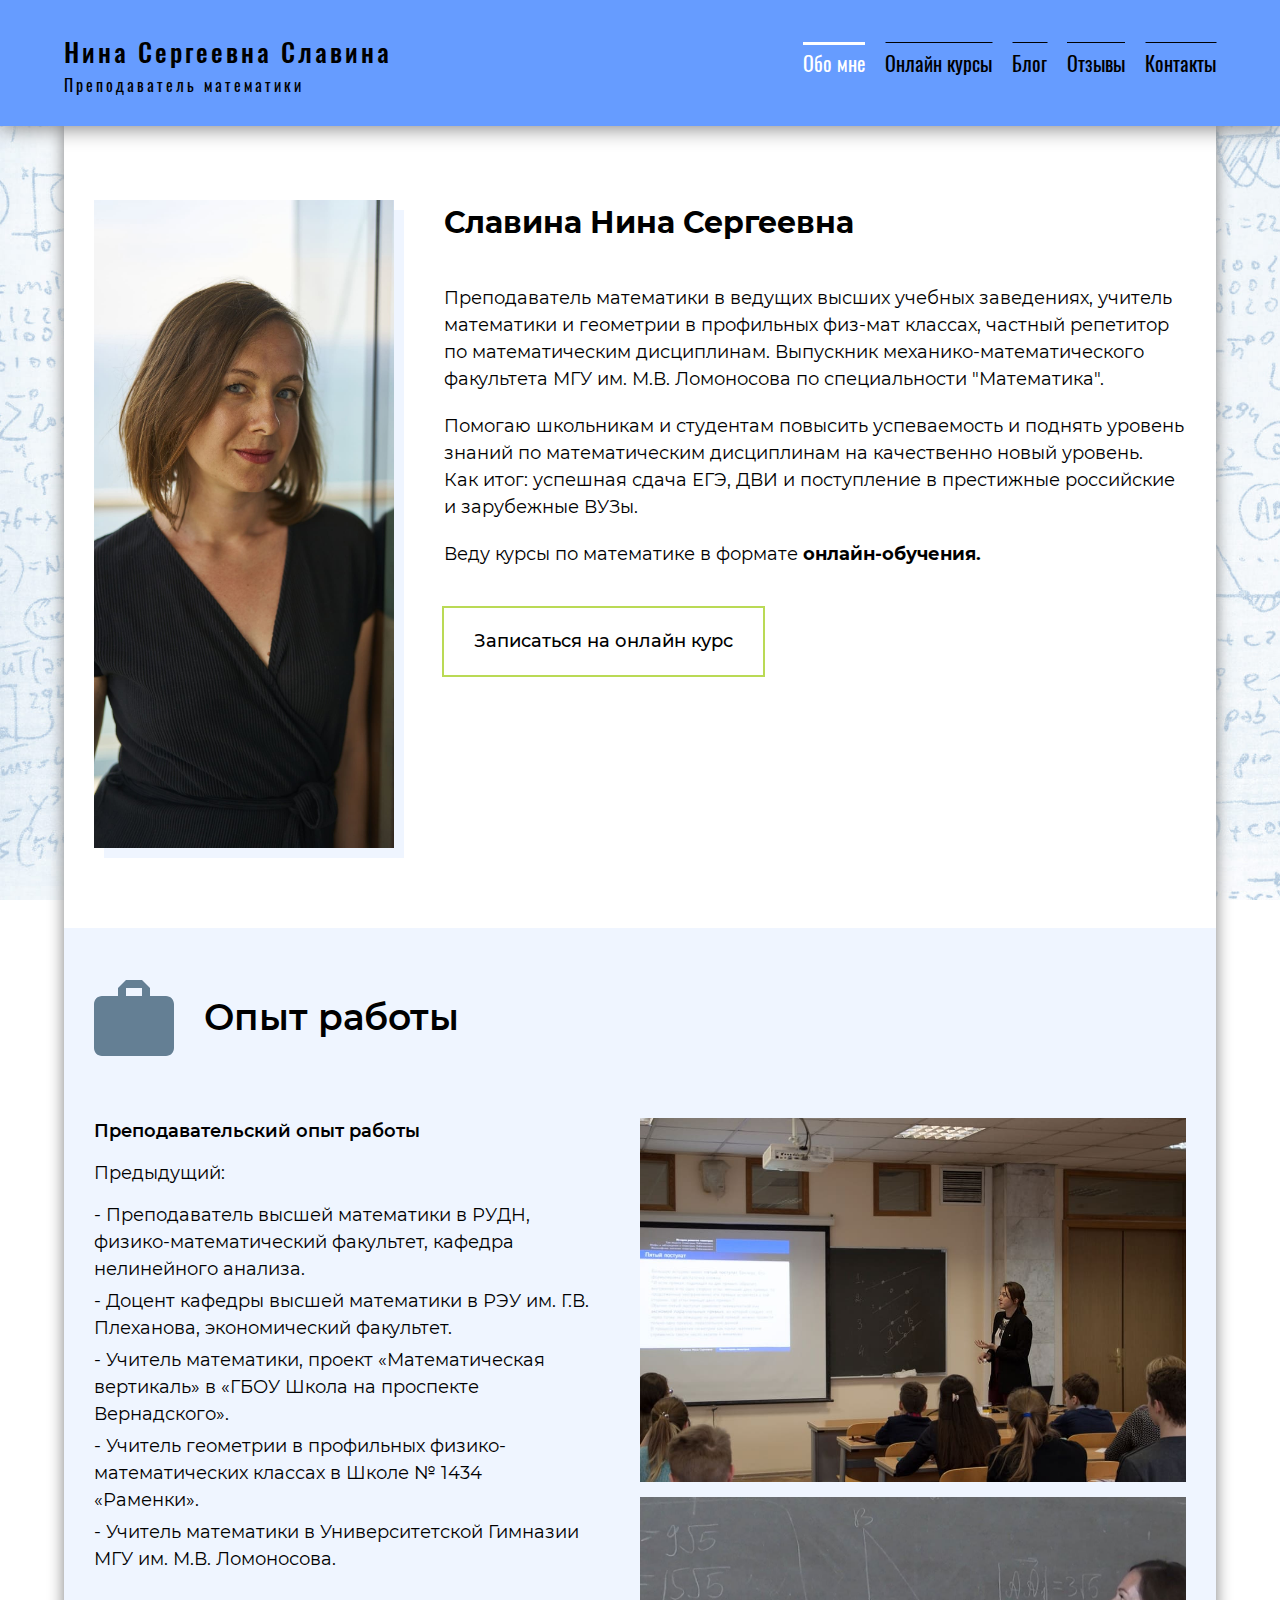
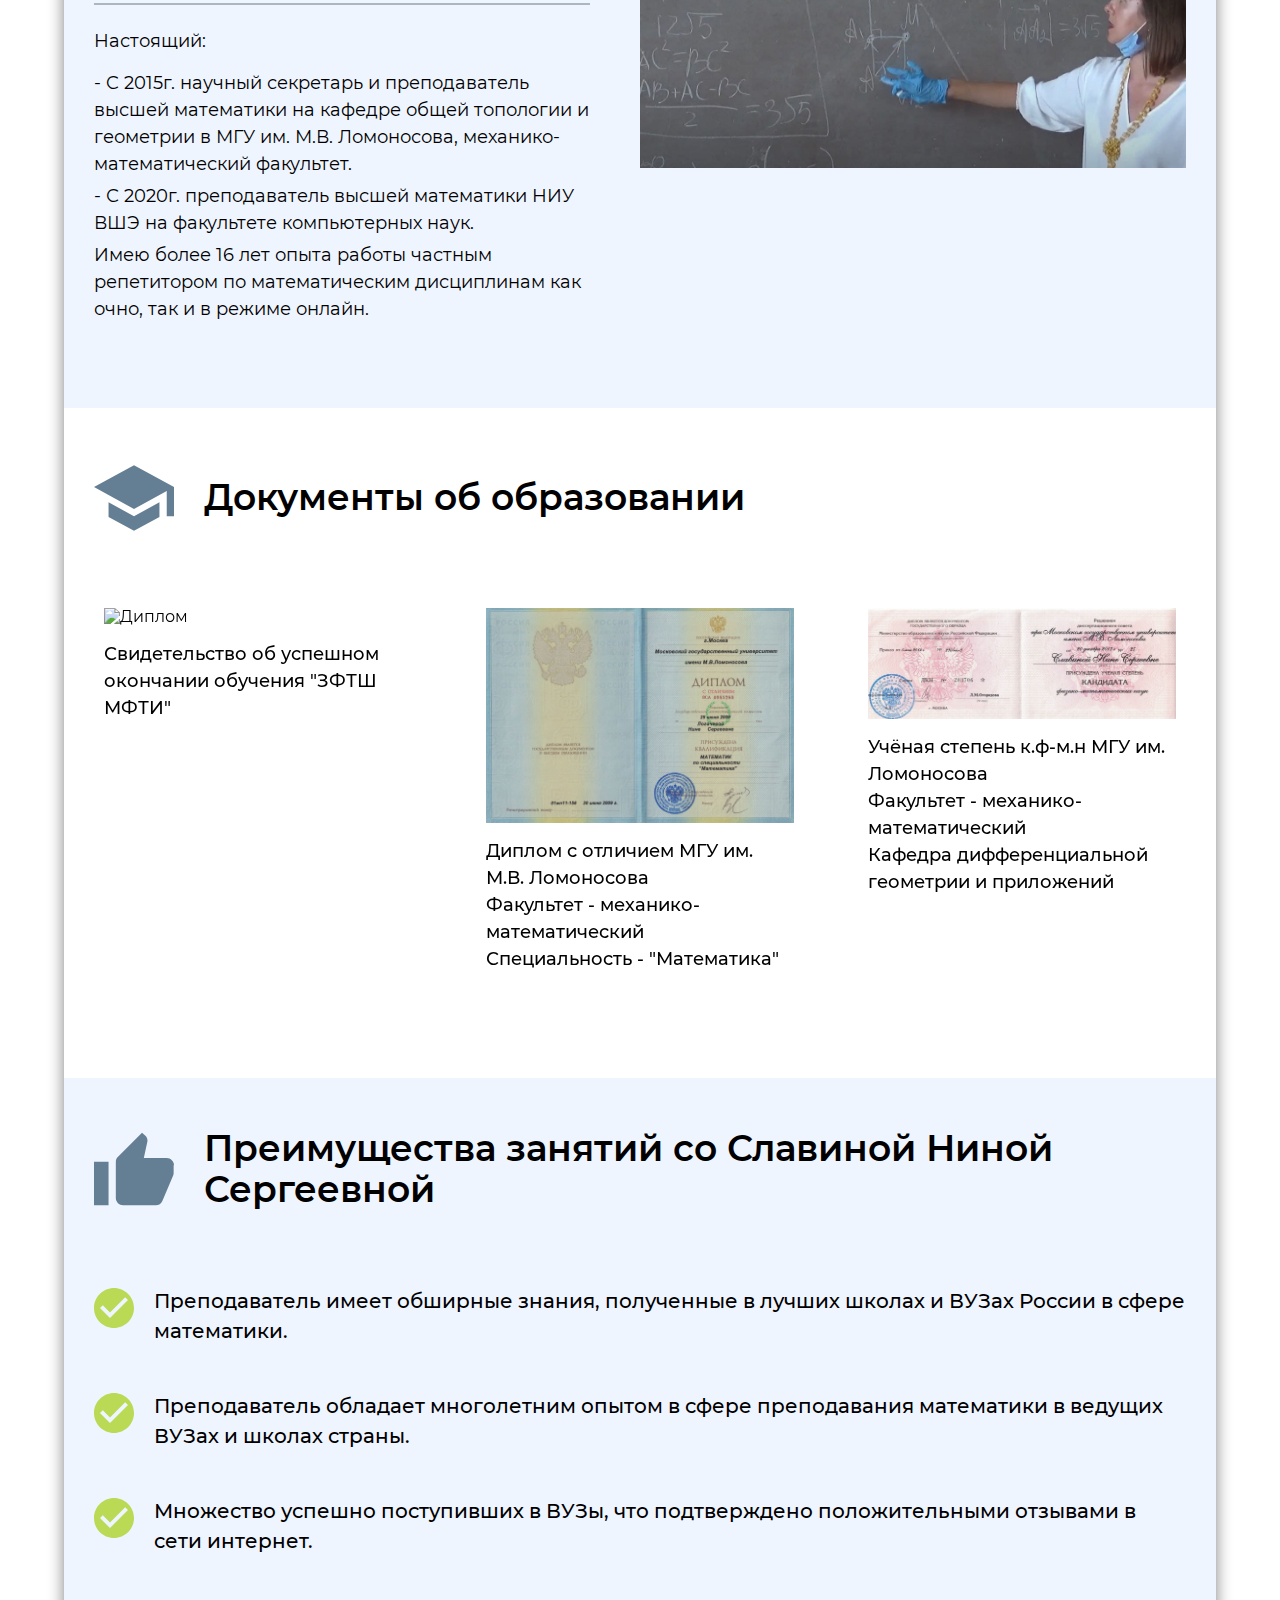
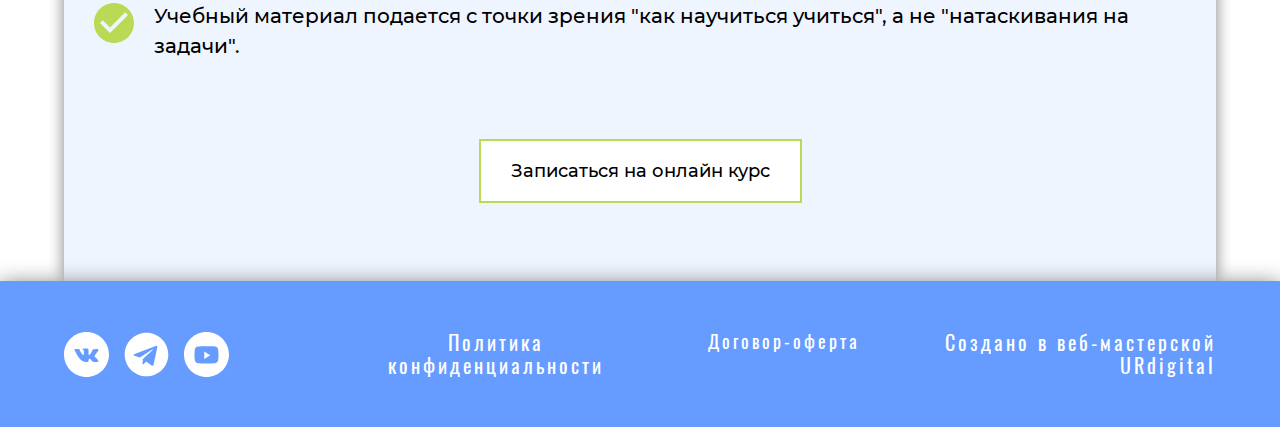
==== index.html @ c2fedd71 "version 17.07 2" ====
<!DOCTYPE html>
<html>
  <head>
    <meta charset="utf-8" />
    <meta name="viewport" content="width=device-width, initial-scale=1" />
    <title>Nina Slavina</title>
    <link href="css/style.css" rel="stylesheet" />
    <link href="css/swiper.min.css" rel="stylesheet" />
    <link href="css/normalize.css" rel="stylesheet" />
    <link
      rel="icon"
      type="image/png"
      href="img/favicon-32x32.png"
      sizes="32x32"
    />
    <link
      rel="icon"
      type="image/png"
      href="img/favicon-16x16.png"
      sizes="16x16"
    />
  </head>

  <body data-id-page="about">
    <header id="home-point">
      <nav class="upper-menu">
        <div class="wrap-sec">
          <div class="up-info__upper">
            <div class="upper__inside">
              <a href="#" class="inside__upper-link">
                <h1 class="inside__upper-link-title-mob">
                  Нина Сергеевна Славина
                </h1>
                <p class="inside__upper-link-text">Преподаватель математики</p>
              </a>
            </div>
          </div>
          <div class="upper-menu__list-menu">
            <ul class="logo-wrap-menu">
              <li class="slide-menu">
                <a
                  class="port-item-click menu__item-logo"
                  href="index.html"
                  data-id-nav="about"
                  >Обо мне</a
                >
              </li>
              <li class="slide-menu">
                <a
                  class="port-item-click menu__item-logo"
                  href="shedule.html"
                  data-id-nav="shedule"
                  >Онлайн курсы</a
                >
              </li>
              <li class="slide-menu">
                <a
                  class="how-to-work-click menu__item-logo"
                  href="blog.html"
                  data-id-nav="blog"
                  >Блог</a
                >
              </li>
              <li class="slide-menu">
                <a
                  class="order-click menu__item-logo"
                  href="feedbacks.html"
                  data-id-nav="feedbacks"
                  >Отзывы</a
                >
              </li>
              <li class="slide-menu">
                <a
                  class="order-click menu__item-logo"
                  href="contacts.html"
                  data-id-nav="contacts"
                  >Контакты</a
                >
              </li>
            </ul>
            <div class="list-menu__hamburger-menu">
              <a href="#" class="inside__upper-link-mob">
                <div class="inside__upper-link-title-mob">
                  Нина Сергеевна Славина
                </div>
                <p class="inside__upper-link-text-mob">
                  Преподаватель математики
                </p>
              </a>
              <input id="menu__toggle" type="checkbox" />
              <label id="main-btn" class="menu__btn" for="menu__toggle">
                <div class="bar1"></div>
                <div class="bar2"></div>
                <div class="bar3"></div>
              </label>
              <ul class="menu__box">
                <li>
                  <a href="index.html" class="port-item-click menu__item"
                    >Обо мне</a
                  >
                </li>
                <li>
                  <a href="shedule.html" class="how-to-work-click menu__item"
                    >Онлайн курсы</a
                  >
                </li>
                <li>
                  <a href="blog.html" class="price-click menu__item">Блог</a>
                </li>
                <li>
                  <a href="feedbacks.html" class="order-click menu__item"
                    >Отзывы</a
                  >
                </li>
                <li>
                  <a href="contacts.html" class="order-click menu__item"
                    >Контакты</a
                  >
                </li>
              </ul>
            </div>
          </div>
        </div>
      </nav>
    </header>
    <main>
      <div class="main-info">
        <div class="main-info__items">
          <div class="items__text-photo-wrap">
            <div class="photo-wrap-inner">
              <img
                class="text-photo-wrap__main-photo"
                src="./img/main-photo.jpg"
              />
              <a
                href="shedule.html"
                class="text-photo-wrap__subscribe-button-mob"
                >Записаться на онлайн курс</a
              >
            </div>
            <div class="text-photo-wrap__main-text">
              <h2 class="main-text__title">Славина Нина Сергеевна</h2>
              <p class="main-text__description">
                Преподаватель математики в ведущих высших учебных заведениях,
                учитель математики и геометрии в профильных физ-мат классах,
                частный репетитор по математическим дисциплинам. Выпускник
                механико-математического факультета МГУ им. М.В. Ломоносова по
                специальности "Математика".
              </p>
              <p class="main-text__description">
                Помогаю школьникам и студентам повысить успеваемость и поднять
                уровень знаний по математическим дисциплинам на качественно
                новый уровень. <br />Как итог: успешная сдача ЕГЭ, ДВИ и
                поступление в престижные российские и зарубежные ВУЗы.
              </p>
              <p class="main-text__description">
                Веду курсы по математике в формате <b>онлайн-обучения.</b>
              </p>
              <a href="shedule.html" class="text-photo-wrap__subscribe-button"
                >Записаться на онлайн курс</a
              >
            </div>
          </div>
          <div class="items__skills-wrap">
            <div class="items__logo-title-chapter-wrap">
              <img
                src="./img/briefcase-icon.svg"
                class="chapter-icon"
                width="80px"
                height="80px"
                alt="chapter-icon"
              />
              <h2 class="all-titles">Опыт работы</h2>
            </div>
            <div class="items__skills-inner">
              <div class="skills-wrap__text-wrap">
                <h3 class="skills-wrap__second-title">
                  Преподавательский опыт работы
                </h3>
                <h3 class="skills-wrap__second-title second-title__thin">
                  Предыдущий:
                </h3>
                <p class="skills-wrap__text">
                  - Преподаватель высшей математики в РУДН,
                  физико-математический факультет, кафедра нелинейного анализа.
                </p>
                <p class="skills-wrap__text">
                  - Доцент кафедры высшей математики в РЭУ им. Г.В. Плеханова,
                  экономический факультет.
                </p>
                <p class="skills-wrap__text">
                  - Учитель математики, проект «Математическая вертикаль» в
                  «ГБОУ Школа на проспекте Вернадского».
                </p>
                <p class="skills-wrap__text">
                  - Учитель геометрии в профильных физико-математических классах
                  в Школе № 1434 «Раменки».
                </p>
                <p class="skills-wrap__text">
                  - Учитель математики в Университетской Гимназии МГУ им. М.В.
                  Ломоносова.
                </p>
                <h3 class="skills-wrap__second-title second-title__thin now">
                  Настоящий:
                </h3>
                <p class="skills-wrap__text">
                  - C 2015г. научный секретарь и преподаватель высшей математики
                  на кафедре общей топологии и геометрии в МГУ им. М.В.
                  Ломоносова, механико-математический факультет.
                </p>
                <p class="skills-wrap__text">
                  - С 2020г. преподаватель высшей математики НИУ ВШЭ на
                  факультете компьютерных наук.
                </p>
                <p class="skills-wrap__text">
                  Имею более 16 лет опыта работы частным репетитором по
                  математическим дисциплинам как очно, так и в режиме онлайн.
                </p>
              </div>
              <div class="skills-wrap__photo-wrap">
                <img
                  class="teacher-photo teacher-photo-one"
                  src="./img/teacher1.jpg"
                />
                <img
                  class="teacher-photo teacher-photo-two"
                  src="./img/teacher2.jpg"
                />
              </div>
            </div>
          </div>
          <div class="items__education-wrap">
            <div class="items__logo-title-chapter-wrap">
              <img
                src="./img/graduate-icon.svg"
                class="chapter-icon"
                width="80px"
                height="80px"
                alt="chapter-icon"
              />
              <h2 class="all-titles">Документы об образовании</h2>
            </div>
            <div class="education-wrap__diploms">
              <div class="gallery">
                <figure class="fig-wrap">
                  <img
                    class="gallery-img"
                    src="./img/diplom3.jpg"
                    alt="Диплом"
                  />
                  <figcaption class="education-wrap__list-item">
                    Свидетельство об успешном окончании обучения "ЗФТШ МФТИ"
                  </figcaption>
                </figure>
                <figure class="fig-wrap">
                  <img
                    class="gallery-img"
                    src="./img/diplom1.jpg"
                    alt="Диплом"
                  />
                  <figcaption class="education-wrap__list-item">
                    Диплом с отличием МГУ им. М.В. Ломоносова
                    <br />Факультет - механико-математический
                    <br />Специальность - "Математика"
                  </figcaption>
                </figure>
                <figure class="fig-wrap">
                  <img
                    class="gallery-img"
                    src="./img/diplom2.jpg"
                    alt="Диплом"
                  />
                  <figcaption class="education-wrap__list-item">
                    Учёная степень к.ф-м.н МГУ им. Ломоносова
                    <br />Факультет - механико-математический <br />Кафедра
                    дифференциальной геометрии и приложений
                  </figcaption>
                </figure>
              </div>

              <svg
                xmlns="http://www.w3.org/2000/svg"
                xmlns:xlink="http://www.w3.org/1999/xlink"
                style="display: none"
              >
                <symbol id="close" viewBox="0 0 18 18">
                  <path
                    fill-rule="evenodd"
                    clip-rule="evenodd"
                    fill="#FFFFFF"
                    d="M9,0.493C4.302,0.493,0.493,4.302,0.493,9S4.302,17.507,9,17.507
                  S17.507,13.698,17.507,9S13.698,0.493,9,0.493z M12.491,11.491c0.292,0.296,0.292,0.773,0,1.068c-0.293,0.295-0.767,0.295-1.059,0
                  l-2.435-2.457L6.564,12.56c-0.292,0.295-0.766,0.295-1.058,0c-0.292-0.295-0.292-0.772,0-1.068L7.94,9.035L5.435,6.507
                  c-0.292-0.295-0.292-0.773,0-1.068c0.293-0.295,0.766-0.295,1.059,0l2.504,2.528l2.505-2.528c0.292-0.295,0.767-0.295,1.059,0
                  s0.292,0.773,0,1.068l-2.505,2.528L12.491,11.491z"
                  />
                </symbol>
              </svg>

              <svg
                xmlns="http://www.w3.org/2000/svg"
                xmlns:xlink="http://www.w3.org/1999/xlink"
                style="display: none"
              >
                <symbol id="close" viewBox="0 0 18 18">
                  <path
                    fill-rule="evenodd"
                    clip-rule="evenodd"
                    fill="#FFFFFF"
                    d="M9,0.493C4.302,0.493,0.493,4.302,0.493,9S4.302,17.507,9,17.507
                  S17.507,13.698,17.507,9S13.698,0.493,9,0.493z M12.491,11.491c0.292,0.296,0.292,0.773,0,1.068c-0.293,0.295-0.767,0.295-1.059,0
                  l-2.435-2.457L6.564,12.56c-0.292,0.295-0.766,0.295-1.058,0c-0.292-0.295-0.292-0.772,0-1.068L7.94,9.035L5.435,6.507
                  c-0.292-0.295-0.292-0.773,0-1.068c0.293-0.295,0.766-0.295,1.059,0l2.504,2.528l2.505-2.528c0.292-0.295,0.767-0.295,1.059,0
                  s0.292,0.773,0,1.068l-2.505,2.528L12.491,11.491z"
                  />
                </symbol>
              </svg>
            </div>
          </div>
          <div class="items__skills-wrap">
            <div class="items__logo-title-chapter-wrap">
              <img
                src="./img/thumb-up-icon.svg"
                class="chapter-icon"
                width="80px"
                height="80px"
                alt="chapter-icon"
              />
              <h2 class="all-titles">
                Преимущества занятий со Славиной Ниной Сергеевной
              </h2>
            </div>
            <div class="items__advantages-inner">
              <div class="advantages-wrap">
                <img
                  class="advantages-icon"
                  src="./img/check-icon.svg"
                  width="40"
                  height="40"
                  alt="star-logo"
                />
                <p class="advantages-text">
                  Преподаватель имеет обширные знания, полученные в лучших
                  школах и ВУЗах России в сфере математики.
                </p>
              </div>
              <div class="advantages-wrap">
                <img
                  class="advantages-icon"
                  src="./img/check-icon.svg"
                  width="40"
                  height="40"
                  alt="star-logo"
                />
                <p class="advantages-text">
                  Преподаватель обладает многолетним опытом в сфере преподавания
                  математики в ведущих ВУЗах и школах страны.
                </p>
              </div>
              <div class="advantages-wrap">
                <img
                  class="advantages-icon"
                  src="./img/check-icon.svg"
                  width="40"
                  height="40"
                  alt="star-logo"
                />
                <p class="advantages-text">
                  Множество успешно поступивших в ВУЗы, что подтверждено
                  положительными отзывами в сети интернет.
                </p>
              </div>
              <div class="advantages-wrap">
                <img
                  class="advantages-icon"
                  src="./img/check-icon.svg"
                  width="40"
                  height="40"
                  alt="star-logo"
                />
                <p class="advantages-text">
                  Учебный материал подается с точки зрения "как научиться
                  учиться", а не "натаскивания на задачи".
                </p>
              </div>
            </div>
            <a
              href="shedule.html"
              class="text-photo-wrap__subscribe-button-mob add-margin"
              >Записаться на онлайн курс</a
            >
            <a
              href="shedule.html"
              class="text-photo-wrap__subscribe-button add-margin"
              >Записаться на онлайн курс</a
            >
          </div>
        </div>
      </div>
    </main>
    <footer>
      <div class="low-info">
        <div class="low-info__lowest">
          <div class="inside__links cont-left">
            <div class="social-wrap-message">
              <div class="tel-soc-wrap">
                <a
                  href="https://vk.com/id2160895"
                  class="inside__lowest-link whatsapp"
                ></a>
                <a
                  href="tg://resolve?domain=ninaslavina"
                  class="inside__lowest-link telegram"
                ></a>
                <a
                  href="https://www.youtube.com/channel/UCtljxRy92SbRHNs7DqCZVHQ"
                  class="inside__lowest-link vk"
                ></a>
              </div>
            </div>
          </div>
          <div class="lowest__inside conf-right">
            <button class="privacy-button">Политика конфиденциальности</button>
          </div>
          <div class="lowest__inside">
            <button class="contract-button">Договор-оферта</button>
          </div>
          <div class="inside__links links-center">
            <a href="https://www.urdigital.ru" class="email-cast"
              >Создано в веб-мастерской URdigital</a
            >
          </div>
        </div>
      </div>
    </footer>
    <div class="popup-privacy">
      <button class="privacy-close"></button>
      <div class="privacy-inner">
        <h3 class="main-privacy-title">Политика конфиденциальности</h3>
        <p class="privacy-list-title-item">
          Соглашаясь с Условиями работы сайта (далее – Условия) и оставляя свои
          данные на сайте ninaslavina.ru (далее – Сайт), путем заполнения полей
          заявки Пользователь:
        </p>
        <ul class="privacy-list">
          <li class="privacy-list-item">
            Подтверждает, что указанные им данные принадлежат лично ему;
          </li>
          <li class="privacy-list-item">
            Признает и подтверждает, что он внимательно и в полном объеме
            ознакомился с настоящими Условиями;
          </li>
          <li class="privacy-list-item">
            Признает и подтверждает, что все положения настоящего Условий ему
            понятны;
          </li>
          <li class="privacy-list-item">
            Дает согласие на обработку Сайтом предоставляемых данных в целях для
            идентификации Пользователя, как клиента и связи с Пользователем для
            оказания услуг;
          </li>
          <li class="privacy-list-item">
            Выражает согласие с данными Условиями без каких-либо оговорок и
            ограничений.
          </li>
        </ul>
        <p class="privacy-list-title-item">
          Настоящее Условия применяются в отношении обработки следующих данных:
        </p>
        <ul class="privacy-list">
          <li class="privacy-list-item">Номера телефонов;</li>
          <li class="privacy-list-item">Адресах электронной почты.</li>
          <li class="privacy-list-item">IP-адрес</li>
        </ul>
        <p class="privacy-list-title-item">
          Пользователь, предоставляет Сайту ninaslavina.ru право осуществлять
          следующие действия (операции) с пользовательскими данными:
        </p>
        <ul class="privacy-list">
          <li class="privacy-list-item">Сбор и накопление;</li>
          <li class="privacy-list-item">Уточнение (обновление, изменение);</li>
          <li class="privacy-list-item">
            Использование в целях связи с Пользователем для указания услуг;
          </li>
          <li class="privacy-list-item">Уничтожение.</li>
        </ul>
        <p>
          Данные, собираемые на сайте, используются только для исполнения
          конкретного договора.
        </p>
        <p>
          Отзыв согласия с Условиями работы сайта может быть осуществлен путем
          направления Пользователем соответствующего распоряжения в простой
          письменной форме на адрес электронной почты: welcome@ninaslavina.ru
        </p>
        <p>
          Сайт не несет ответственности за использование (как правомерное, так и
          неправомерное) третьими лицами информации, размещенной Пользователем
          на Сайте, включая её воспроизведение и распространение, осуществленные
          всеми возможными способами.
        </p>
      </div>
    </div>
    <div class="popup-contract">
      <button class="contract-close"></button>
      <div class="privacy-inner">
        <h3 class="main-privacy-title">
          Договор-оферта об оказании образовательных и иных услуг в
          онлайн-формате
        </h3>
        <p class="privacy-list-title-item">
          Самозанятый гражданин Славина Нина Сергеевна (ИНН 615107529920),
          именуемая в дальнейшем «Исполнитель», предлагает заинтересованному
          лицу, именуемому в дальнейшем «Заказчик», а вместе именуемые
          «Стороны», заключить оферту об оказании образовательных услуг в
          онлайн-формате.
        </p>
        <p class="privacy-list-title-item">
          ТЕРМИНЫ И ОПРЕДЕЛЕНИЯ, ИСПОЛЬЗУЕМЫЕ В НАСТОЯЩЕМ ДОГОВОРЕ- ОФЕРТЕ:
        </p>
        <ul class="privacy-list">
          <li class="privacy-list-item contract-item">
            Образовательные услуги (далее – «Услуги») – онлайн-услуга в виде
            прямого эфира, вебинара, курса, семинара, лекции, мастер-класса,
            марафона, интенсива, организованная в режиме прямой трансляции в
            сети Интернет или предоставляемая Заказчику в записи. Услуги могут
            быть также в качестве консультаций/ трансляций/ обучения/
            тестирования в мессенджерах, или предоставляться в форме
            методических материалов, пособий, книг, гайдов, чек-листов,
            аудиозаписей.
          </li>
          <li class="privacy-list-item contract-item">
            Электронный адрес/электронная почта Заказчика – электронный адрес,
            указанный Заказчиком в Анкете Участника.
          </li>
          <li class="privacy-list-item contract-item">
            Заказчик – физическое или юридическое лицо, получающее платные
            услуги в виде получения доступа к Услугам на условиях настоящего
            договора оферты. Заказчиком может быть только лицо, принимающее
            условия настоящей оферты, имеющее свой собственный адрес электронной
            почты или номер мобильного телефона, доступ к которым находится в
            его распоряжении.
          </li>
          <li class="privacy-list-item contract-item">
            Курс/онлайн-курс/программа – информационная услуга или
            информационный продукт, предоставляемый Исполнителем на возмездной
            основе, и предоставляемая Заказчику на условиях индивидуального
            ограниченного доступа. Информация о длительности курса размещена в
            сети Интернет по адресу www.ninaslavina.ru/shedule.html
          </li>
          <li class="privacy-list-item contract-item">
            Занятие - самостоятельная часть Курса (онлайн-трансляция).
          </li>
          <li class="privacy-list-item contract-item">
            Акцепт – полное и безоговорочное принятие настоящей оферты
            Заказчиком в порядке, предусмотренном пунктом 1.2 настоящего
            Договора-оферты, означающее заключение Договора.
          </li>
          <li class="privacy-list-item contract-item">
            Сайт - совокупность данных, доступных для просмотра в сети Интернет
            по адресу www.ninaslavina.ru.
          </li>
        </ul>
        <p class="privacy-list-title-item">
          1. ОБЩИЕ ПОЛОЖЕНИЯ И ПРАВОВОЕ ОСНОВАНИЕ ДОГОВОРА-ОФЕРТЫ
        </p>
        <ul class="privacy-list">
          <li class="privacy-list-item contract-item">
            1.1. Договор-оферта является официальным предложением Исполнителя
            (офертой) к заключению договора на предоставление платного доступа к
            Услугам и публикуется в глобальной компьютерной сети Интернет на
            веб-сайте Исполнителя: www.ninaslavina.ru.
          </li>
          <li class="privacy-list-item contract-item">
            1.2. Акцептом настоящего Договора-оферты считается последовательное
            осуществление Заказчиком следующих действий: <br />1.2.1. заполнение
            на Сайте (ссылка на сайт) анкеты; <br />1.2.2. осуществление оплаты
            Услуг в порядке, предусмотренном п. 3.1 Договора-оферты . Оказание
            услуг по каждому Курсу осуществляется путем заключения нового
            Договора-оферты (Заказчик акцептует Оферту на каждый конкретный
            Курс).
          </li>
          <li class="privacy-list-item contract-item">
            1.3. В соответствии с п.3 ст.438 ГК РФ акцепт настоящей оферты
            равносилен заключению Договора на условиях, изложенных в ней.
          </li>
          <li class="privacy-list-item contract-item">
            1.4. Осуществляя акцепт Договора-оферты в порядке, определенном
            пунктом 1.3 Договора-оферты, Заказчик гарантирует, что ознакомлен,
            соглашается, полностью и безоговорочно принимает все условия
            Договора-оферты в том виде, в каком они изложены в тексте
            Договора-оферты.
          </li>
          <li class="privacy-list-item contract-item">
            1.5. Исполнитель вправе в любое время вносить изменения в условия
            Договора-оферты.
          </li>
          <li class="privacy-list-item contract-item">
            1.6. Изменения в условия Договора-оферты начинают свое действие с
            момента опубликования их на Сайте.
          </li>
          <li class="privacy-list-item contract-item">
            1.7. Договор-оферта не может быть отозван.
          </li>
          <li class="privacy-list-item contract-item">
            1.8. Договор–оферта не требует скрепления печатями и/или подписания
            Заказчиком и Исполнителем, сохраняя при этом полную юридическую
            силу.
          </li>
          <li class="privacy-list-item contract-item">
            1.9. Осуществляя акцепт настоящей оферты, Заказчик подтверждает, что
            имеет доступ к сети Интернет и имеет возможность обучаться в
            онлайн-формате, в том числе имеет возможность получать Услуги
            онлайн.
          </li>
          <li class="privacy-list-item contract-item">
            1.10. Заказчик обязуется внимательно прочитать текст данной оферты
            и, если он не согласен с каким-либо пунктом, то Исполнитель
            предлагает отказаться от каких-либо действий, необходимых для
            акцепта или заключить персональный договор на отдельно обсуждаемых с
            Исполнителем условиях.
          </li>
        </ul>
        <p class="privacy-list-title-item">2. Предмет Договора</p>
        <ul class="privacy-list">
          <li class="privacy-list-item contract-item">
            2.1. Предметом настоящей Оферты является возмездное предоставление
            Заказчику Услуг по выбранной Заказчиком цене и на выбранную
            Заказчиком тему, которые Заказчик обязуется принять и оплатить в
            порядке, предусмотренном настоящим Договором.
          </li>
        </ul>
        <p class="privacy-list-title-item">
          3. Условия и порядок предоставления Услуг
        </p>
        <ul class="privacy-list">
          <li class="privacy-list-item contract-item">
            3.1. Оплата Услуг по выбранному Заказчиком Курсу производится
            ежемесячно после первого Занятия каждого Курса.
          </li>
          <li class="privacy-list-item contract-item">
            3.2. В случае, если в установленное условиями предоставления Услуги
            время Заказчик не может приступить к занятиям/подключиться к
            онлайн-трансляции, Заказчику необходимо уведомить об этом
            Исполнителя не позднее чем за 72 часа до начала предоставления
            Услуги. В этому случае Исполнитель рассматривает возможности
            переноса времени предоставления Услуги Заказчику. При несоблюдении
            Заказчиком сроков уведомления, Услуга считается оказанной и не
            переносится на другое время.
          </li>
          <li class="privacy-list-item contract-item">
            3.3. Оплата услуг Исполнителя осуществляется путем оплаты на
            банковскую карту Исполнителя. Номер карты указан в пункте 9
            настоящего Договора.
          </li>
          <li class="privacy-list-item contract-item">
            3.3.1. В случае совершения платежа с помощью банковской карты,
            Заказчику рекомендуется использовать банковскую карту, выпущенную на
            имя Заказчика. В случае осуществления возврата оплаченных денежных
            средств, возврат производится по тем же реквизитам, по которым был
            получен платеж, и на основании личного заявления лица, на чье имя
            была выпущена банковская карта в соответствии с условиями п. 5.4.
            настоящего Договора.
          </li>
          <li class="privacy-list-item contract-item">
            3.3.2. В случае неоплаты стоимости Услуг в установленные сроки, при
            несвоевременном предоставлении данных для оформления заявки либо при
            указании недостоверных данных при оформлении заявки настоящий
            Договор не считается заключенным.
          </li>
          <li class="privacy-list-item contract-item">
            3.4. Настоящий Договор является актом об оказании услуги. Услуги
            считаются оказанными с момента получения доступа к материалам
            Услуги.
          </li>
          <li class="privacy-list-item contract-item">
            3.6. Обязательство Заказчика по оплате считается исполненным с
            момента зачисления денежных средств, на расчетный счет Исполнителя.
          </li>
          <li class="privacy-list-item contract-item">
            3.7. Исполнитель обязуется предоставить Заказчику Услугу в срок,
            заявленный на сайте Исполнителя.
          </li>
          <li class="privacy-list-item contract-item">
            3.8. В случае если Заказчик не получает Услуги своевременно по
            собственной вине или собственному желанию, Услуги считается
            оказанными надлежащим образом. В случае если Заказчик не принял
            участие в вебинаре в режиме реального времени, возврат оплаченных
            денежных средств не осуществляется, но Заказчику дается возможность
            доступа к записи вебинара, если это указано в предложении к данной
            Услуги на сайте Исполнителя.
          </li>
          <li class="privacy-list-item contract-item">
            3.9. Исполнитель имеет право включить Заказчика в список почтовой
            рассылки или рассылки другими методами информирования для
            последующего распространения материалов по оказываемым Услугам или
            для рассылки иных информационных материалов.
          </li>
          <li class="privacy-list-item contract-item">
            3.9.1. Заказчик имеет право отказаться от почтовой рассылки или
            рассылки другими методами информирования, направив просьбу об
            отписке на электронный адрес welcome@ninaslavina.ru.
          </li>
          <li class="privacy-list-item contract-item">
            3.10. Заказчик не вправе передавать третьим лицам свой доступ к
            материалам Исполнителя, а также копировать и распространять
            предоставленный Исполнителем контент. При нарушении данного пункта
            настоящего договора Исполнитель вправе запретить Заказчику доступ к
            уже оплаченным Услугам без возврата ранее оплаченных денежных
            средств.
          </li>
          <li class="privacy-list-item contract-item">
            3.11. Заказчик соглашается с тем, что Исполнитель предоставляет
            доступ к услугам или цифровым продуктам в конечном виде, и не вправе
            требовать дополнительной доработки оплаченной им услуги или
            продукта, а также его отдельных компонентов, информационных
            материалов, а также изменения правил предоставления услуг или
            доступа к продуктам, описанных положениями настоящего Договора.
          </li>
          <li class="privacy-list-item contract-item">
            3.12. Условия оказания Услуг могут также сообщаться Исполнителем
            Заказчику, путем направления соответствующего уведомления на
            контактный е-mail и/или SMS сообщения на контактный номер телефона
            Заказчика, в мессенджерах, при этом Заказчик обязан самостоятельно и
            заблаговременно проверять получение уведомления, исходящего от
            Исполнителя.
          </li>
          <li class="privacy-list-item contract-item">
            3.13. Исполнитель имеет право привлекать к оказанию Услуг третьих
            лиц без предварительного получения на то согласия Заказчика.
            Привлекаемые третьи лица выбираются по усмотрению Исполнителя.
          </li>
          <li class="privacy-list-item contract-item">
            3.14. В случае если Заказчик не получает Услугу своевременно по
            собственной вине или собственному желанию, услуга считается
            оказанной надлежащим образом.
          </li>
          <li class="privacy-list-item contract-item">
            3.15. Все Занятия проводятся в онлайн-формате с использованием
            средств (программ, сервисов) для проведения видеоконференций
          </li>
          <li class="privacy-list-item contract-item">
            3.16. Расписание Занятий каждого Курса Заказчик получает от
            Исполнителя в виде ссылки на таблицу в сервисе "Google Sheets"
          </li>
        </ul>
        <p class="privacy-list-title-item">4. Особые условия</p>
        <ul class="privacy-list">
          <li class="privacy-list-item contract-item">
            4.1. Информация, передаваемая в рамках оказания Услуг, является
            интеллектуальной собственностью Исполнителя и подлежит охране в
            соответствии с законодательством Российской Федерации.
            Распространение полученной в рамках Услуг информации в коммерческих
            целях недопустимо. Заказчик обязуется не копировать записи Услуг и
            не предоставлять ее третьим лицам или размещать в открытом доступе
            на других сайтах. Заказчику запрещается распространять, публиковать,
            размещать в сети Интернет, копировать, передавать или продавать
            третьим лицам, осуществлять запись, скачивание, изготовление
            скриншотов и фотографий записей аудиовизуальных произведений и
            другого контента, предоставляемого в рамках оказания Услуг по
            настоящему Договору. Заказчику запрещается сохранять и передавать
            третьим лицам переписку других участников курса, информацию и любые
            материалы, полученные в рамках настоящего Договора, создавать на их
            основе информационные продукты, а также использовать эту информацию
            каким-либо иным образом, кроме как для личного пользования в рамках
            настоящего Договора. В случае нарушения данных обязательств,
            Исполнитель вправе требовать с Заказчика возмещения понесенных
            убытков, а также компенсации упущенной выгоды в соответствии с
            действующим законодательством РФ.
          </li>
          <li class="privacy-list-item contract-item">
            4.2. В соответствии с требованиями Федерального закона от 27.07.2006
            № 152 – ФЗ «О персональных данных» Заказчик (субъект персональных
            данных), принимая условия настоящего Договора-оферты, дает согласие
            на обработку всех своих персональных данных, предоставляемых
            Исполнителю, а также на их передачу лицам, с которыми у Исполнителя
            имеются договорные отношения по исполнению условий настоящего
            Договора-оферты и оказанию услуги Заказчику. Обработка персональных
            данных Заказчика осуществляется в соответствии с законодательством
            РФ, а также в соответствии с Политикой конфиденциальности,
            являющейся локальным документами Исполнителя.
          </li>
          <li class="privacy-list-item contract-item">
            4.3. Исполнитель имеет право незамедлительно прекратить оказание
            услуг без возвращения денежных средств, в случае проявления со
            стороны Заказчика агрессии или неуважительного отношения к
            Исполнителю, другим Заказчикам, в случае использования ненормативной
            лексики и проявления агрессии, посягательства на честь и достоинство
            людей, а также в случаях разжигания межнациональных конфликтов,
            отвлечения других участников от получения Услуг, рассылки спама,
            размещения рекламы. Настоящим Заказчик подтверждает, что
            предоплаченная им стоимость услуг в случаях, указанных в настоящем
            пункте, признается Сторонами как неустойка за нарушение Заказчиком
            условий Договора и Заказчику не возвращается.
          </li>
          <li class="privacy-list-item contract-item">
            4.4. Все персональные данные обрабатываются Исполнителем в
            соответствии с требованиями Федерального закона 152-ФЗ «О
            персональных данных» и в соответствии с Политикой
            конфиденциальности, размещенной на Сайте.
          </li>
          <li class="privacy-list-item contract-item">
            4.5. Исполнитель обязуется сохранять и не разглашать
            конфиденциальную информацию, ставшую ему известной от Заказчика при
            оказании Услуг по настоящему Договору.
          </li>
        </ul>
        <p class="privacy-list-title-item">5. Ответственность сторон</p>
        <ul class="privacy-list">
          <li class="privacy-list-item contract-item">
            5.1. В случае отсутствия технической возможности проведения Услуги в
            режиме реального времени (вебинар/ прямой эфир/ трансляция), со
            стороны Исполнителя, по независящим от Исполнителя причинам:
            неполадках в интернет-соединении, сбоях в работе технической
            площадки-партнёра, отключения света, Исполнитель обязуется провести
            вебинар/ прямой эфир/ трансляцию в другое время и, в случае
            невозможности Заказчика участвовать в другое время, предоставить ему
            запись.
          </li>
          <li class="privacy-list-item contract-item">
            5.2. Исполнитель не несет ответственности за невозможность
            обслуживания Заказчика по причинам, связанным с нарушением работы
            Интернет-канала, оборудования или программного обеспечения со
            стороны Заказчика.
          </li>
          <li class="privacy-list-item contract-item">
            5.3. За невыполнение или ненадлежащее выполнение обязательств по
            настоящей публичной оферте Стороны несут ответственность в
            соответствии с действующим законодательством Российской Федерации.
          </li>
          <li class="privacy-list-item contract-item">
            5.4. Заказчик обязуется направлять претензии, запросы, предложения и
            прочее посредствам электронной переписки с электронного адреса,
            указанного в Анкете участника по электронной почте Исполнителя
            welcome@ninaslavina.ru. Переписка в социальных сетях не будет
            считаться совершенной от имени Заказчика. Претензия считается
            полученной Исполнителем при условии предоставления Заказчиком скана
            паспорта, подписанной и отсканированной претензии и документов,
            подтверждающих факт оплаты Услуг. Заявление на возврат принимается
            при условии предоставления Заказчиком указанных выше документов, а
            также при условии предоставления банковских реквизитов для
            осуществления возврата.
          </li>
          <li class="privacy-list-item contract-item">
            5.5. Заказчик обязуется направлять Исполнителю все претензии,
            касающиеся качества оказываемых образовательных услуг, в срок, не
            превышающий 1 (один) день с даты получения доступа к предоставленным
            Исполнителем материалам/урокам/мастер-классам, по электронной почте
            welcome@ninaslavina.ru. В случае, если претензии не получены
            Исполнителем, Услуги считаются оказанными надлежащим образом и в
            полном объеме.
          </li>
          <li class="privacy-list-item contract-item">
            5.6. Исполнитель не несет ответственности за неверную
            (недостоверную) информацию, указанную Заказчиком в Анкете участника.
          </li>
          <li class="privacy-list-item contract-item">
            5.7. Исполнитель обязуется вернуть Заказчику ошибочно оплаченные
            денежные средства за Услуги по письменному требованию Заказчика.
            Исполнитель принимает требования о возврате денежных средств,
            уплаченных Заказчиком за Услугу, оказываемую в режиме реального
            времени не позднее 72 часов до начала соответствующего вебинара/
            прямого эфира/ трансляции.
          </li>
          <li class="privacy-list-item contract-item">
            5.8. Исполнитель принимает требования о возврате денежных средств,
            уплаченных Заказчиком за Услугу в виде Курса/ мастер-класса/ иных
            форматов, предоставляемых в записи, до момента получения Заказчиком
            материалов. В случае, когда материалы Заказчиком получены – возврат
            не осуществляется.
          </li>
          <li class="privacy-list-item contract-item">
            5.9. Исполнитель не несет ответственности за ненадлежащее качество
            оказания Услуг, если ненадлежащее исполнение явилось следствием
            недостоверности, недостаточности или несвоевременности
            предоставленных Заказчиком сведений, а также вследствие других
            нарушений условий настоящего Договора со стороны Заказчика.
          </li>
          <li class="privacy-list-item contract-item">
            5.10. Исполнитель не несет ответственности за несоответствие
            предоставленной услуги ожиданиям Заказчика и/или за его субъективную
            оценку. Такое несоответствие ожиданиям и/или отрицательная
            субъективная оценка не являются основаниями считать услуги
            оказанными некачественно, или не в согласованном объеме.
          </li>
          <li class="privacy-list-item contract-item">
            5.13. При отказе от Услуг Заказчик обязан возместить фактические
            расходы Исполнителя, в том числе, все комиссии платежных систем,
            взимаемые при переводе денежных средств на счет Исполнителя и со
            счета Исполнителя в адрес Заказчика.
          </li>
        </ul>
        <p class="privacy-list-title-item">
          6. Срок действия и изменение Договора Оферты
        </p>
        <ul class="privacy-list">
          <li class="privacy-list-item contract-item">
            6.1. Настоящий Договор-оферта вступает в силу с момента акцепта
            Заказчика и действует до момента исполнения Сторонами своих
            обязательств.
          </li>
          <li class="privacy-list-item contract-item">
            6.2. Все споры и разногласия решаются путем переговоров Сторон.
            Сторона, получившая претензию, рассматривает в течение 15
            календарных дней со дня ее получения и сообщает в письменном виде
            другой Стороне свое решения относительно требований, изложенных в
            претензии.
          </li>
          <li class="privacy-list-item contract-item">
            6.3. Все вопросы, не урегулированные настоящим Договором Оферты,
            решаются по месту жительства Исполнителя.
          </li>
          <li class="privacy-list-item contract-item">
            6.4. Стороны признают, что, если какое-либо из положений
            Договора-оферты становится недействительным в течение срока его
            действия вследствие изменения законодательства, остальные положения
            Договора-оферты обязательны для Сторон в течение срока действия
            Договора-оферты.
          </li>
          <li class="privacy-list-item contract-item">
            6.5. Самостоятельное прекращение обучения Заказчиком является
            основанием для расторжения заключенного с ним договора. Оплаченная
            за Услуги сумма не возвращается.
          </li>
          <li class="privacy-list-item contract-item">
            6.6. Во всем остальном, что не предусмотрено настоящим
            Договором-офертой, Стороны руководствуются действующим
            законодательством Российской Федерации.
          </li>
        </ul>
        <p class="privacy-list-title-item">
          7. Отказ от ответственности за получение результата
        </p>
        <ul class="privacy-list">
          <li class="privacy-list-item contract-item">
            7.1. Все заявления о получении результатов, а также примеры
            получения качественных результатов, которые могут быть размещены на
            Сайте Исполнителя, являются только прогнозируемой оценкой возможных
            результатов и не гарантируют его получения в полном объеме.
          </li>
          <li class="privacy-list-item contract-item">
            7.2. Отзывы пользователей, приведенные на Сайте Исполнителя являются
            индивидуальными достижениями/результатами отдельных людей. Данные
            результаты не являются типичными или гарантированными. Результаты
            Заказчика будут зависеть от решений и действий Заказчика.
          </li>
          <li class="privacy-list-item contract-item">
            7.3. Считая предполагаемый результат гарантированным, Заказчик
            принимает на себя также риск его неполучения или получения в
            индивидуальном объеме.
          </li>
          <li class="privacy-list-item contract-item">
            7.4. При указании конкретного примера положительного результата
            относительно конкретного лица — это не гарантирует получение
            Заказчиком аналогичного результата.
          </li>
          <li class="privacy-list-item contract-item">
            7.5. Любые заявления и представления, размещенные Сайте Исполнителя,
            касающиеся получения возможного результата, не считаются
            обязательным результатом для каждого человека.
          </li>
          <li class="privacy-list-item contract-item">
            7.6. Получение результата зависит от многих факторов. Исполнитель не
            располагает информацией о том, насколько эффективно Заказчик будете
            применять данную Исполнителем информацию в будущем, а также
            касающейся лично Заказчика, анкетных данных Заказчика, используемых
            этических принципах, и не гарантируем вытекающей вероятности
            получения каких-либо больших, малых и вообще каких-либо результатов.
          </li>
          <li class="privacy-list-item contract-item">
            7.7. Все продукты и Услуги Исполнителя предназначены исключительно
            для использования в образовательных или ознакомительных целях.
          </li>
          <li class="privacy-list-item contract-item">
            7.8. Принимая условия настоящего Договора-оферты, Заказчик дает свое
            согласие, что Исполнитель не несет ответственности за правильность
            или ошибочность принятых Заказчиком решений в отношении чего-либо,
            относительно какой-либо информации, полученной при оказании Услуг
            Исполнителем.
          </li>
          <li class="privacy-list-item contract-item">
            7.9. Исполнитель не несет ответственности за результат использования
            или полезность Консультаций и иных предоставляемых услуг.
          </li>
          <li class="privacy-list-item contract-item">
            7.10. Исполнитель не несет ответственности за ущерб, причиненный
            Заказчику вследствие ненадлежащего им использования результата
            оказанных услуг.
          </li>
        </ul>
        <p class="privacy-list-title-item">8. Форс-мажор</p>
        <ul class="privacy-list">
          <li class="privacy-list-item contract-item">
            8.1. Стороны освобождаются от ответственности за полное или
            частичное неисполнение обязательств по Договору-оферте в случае,
            если неисполнение обязательств явилось следствием действий
            непреодолимой силы, а именно: пожара, наводнения, землетрясения,
            забастовки, войны, действий органов государственной власти или
            других независящих от Сторон обстоятельств.
          </li>
          <li class="privacy-list-item contract-item">
            8.2. Сторона, которая не может выполнить обязательства по
            Договору-оферте, должна своевременно, но не позднее пяти календарных
            дней после наступления обстоятельств непреодолимой силы, письменно
            известить другую Сторону, с предоставлением обосновывающих
            документов, выданных компетентными органами.
          </li>
          <li class="privacy-list-item contract-item">
            8.3. Исполнитель не несет ответственности за временные сбои и
            перерывы в работе интернет ресурсов Исполнителя, вызванные
            обстоятельствами непреодолимой силы, и повлекшую за этим потерю
            информации.
          </li>
        </ul>
        <p class="privacy-list-title-item">9. Реквизиты:</p>
        <ul class="privacy-list">
          <li class="privacy-list-item contract-item">
            Самозанятая Славина Нина Сергеевна
          </li>
          <li class="privacy-list-item contract-item">
            email для связи welcome@ninaslavina.ru
          </li>
          <li class="privacy-list-item contract-item">
            Веб-сайт www.ninaslavina.ru
          </li>
          <li class="privacy-list-item contract-item">ИНН 615107529920</li>
          <li class="privacy-list-item contract-item">
            Банковский счёт ПАО «Сбербанк» г. МОСКВА
          </li>
          <li class="privacy-list-item contract-item">
            Расчётный счёт 40817810638180365767
          </li>
          <li class="privacy-list-item contract-item">
            Номер банковской карты карты 2202 2001 9064 6578
          </li>
          <li class="privacy-list-item contract-item">
            Валюта счёта российский рубль
          </li>
          <li class="privacy-list-item contract-item">
            Корреспондентский счёт 30101810400000000225
          </li>
          <li class="privacy-list-item contract-item">БИК 044525225</li>
        </ul>
      </div>
    </div>
    <script src="js/jquery-3.6.0.min.js"></script>
    <script src="js/ScrollToPlugin.min.js"></script>
    <script src="js/jquery.validate.min.js"></script>
    <script src="js/jquery-ui.min.js"></script>
    <script src="js/swiper.min.js"></script>
    <script src="js/jquery.maskedinput.min.js"></script>
    <script src="js/script.js"></script>
  </body>
</html>
---- css/style.css ----
@font-face {
  font-family: "Montserrat";
  src: url("../fonts/Montserrat-Light.eot");
  src: local("Montserrat Light"), local("Montserrat-Light"),
    url("../fonts/Montserrat-Light.eot?#iefix") format("embedded-opentype"),
    url("../fonts/Montserrat-Light.woff") format("woff"),
    url("../fonts/Montserrat-Light.ttf") format("truetype");
  font-weight: 300;
  font-style: normal;
}

@font-face {
  font-family: "Montserrat";
  src: url("../fonts/Montserrat-MediumItalic.eot");
  src: local("Montserrat Medium Italic"), local("Montserrat-MediumItalic"),
    url("../fonts/Montserrat-MediumItalic.eot?#iefix")
      format("embedded-opentype"),
    url("../fonts/Montserrat-MediumItalic.woff") format("woff"),
    url("../fonts/Montserrat-MediumItalic.ttf") format("truetype");
  font-weight: 500;
  font-style: italic;
}

@font-face {
  font-family: "Montserrat";
  src: url("../fonts/Montserrat-Thin.eot");
  src: local("Montserrat Thin"), local("Montserrat-Thin"),
    url("../fonts/Montserrat-Thin.eot?#iefix") format("embedded-opentype"),
    url("../fonts/Montserrat-Thin.woff") format("woff"),
    url("../fonts/Montserrat-Thin.ttf") format("truetype");
  font-weight: 100;
  font-style: normal;
}

@font-face {
  font-family: "Montserrat";
  src: url("../fonts/Montserrat-ExtraLightItalic.eot");
  src: local("Montserrat ExtraLight Italic"),
    local("Montserrat-ExtraLightItalic"),
    url("../fonts/Montserrat-ExtraLightItalic.eot?#iefix")
      format("embedded-opentype"),
    url("../fonts/Montserrat-ExtraLightItalic.woff") format("woff"),
    url("../fonts/Montserrat-ExtraLightItalic.ttf") format("truetype");
  font-weight: 200;
  font-style: italic;
}

@font-face {
  font-family: "Montserrat";
  src: url("../fonts/Montserrat-BoldItalic.eot");
  src: local("Montserrat Bold Italic"), local("Montserrat-BoldItalic"),
    url("../fonts/Montserrat-BoldItalic.eot?#iefix") format("embedded-opentype"),
    url("../fonts/Montserrat-BoldItalic.woff") format("woff"),
    url("../fonts/Montserrat-BoldItalic.ttf") format("truetype");
  font-weight: bold;
  font-style: italic;
}

@font-face {
  font-family: "Montserrat";
  src: url("../fonts/Montserrat-SemiBold.eot");
  src: local("Montserrat SemiBold"), local("Montserrat-SemiBold"),
    url("../fonts/Montserrat-SemiBold.eot?#iefix") format("embedded-opentype"),
    url("../fonts/Montserrat-SemiBold.woff") format("woff"),
    url("../fonts/Montserrat-SemiBold.ttf") format("truetype");
  font-weight: 600;
  font-style: normal;
}

@font-face {
  font-family: "Montserrat";
  src: url("../fonts/Montserrat-ExtraLight.eot");
  src: local("Montserrat ExtraLight"), local("Montserrat-ExtraLight"),
    url("../fonts/Montserrat-ExtraLight.eot?#iefix") format("embedded-opentype"),
    url("../fonts/Montserrat-ExtraLight.woff") format("woff"),
    url("../fonts/Montserrat-ExtraLight.ttf") format("truetype");
  font-weight: 200;
  font-style: normal;
}

@font-face {
  font-family: "Montserrat";
  src: url("../fonts/Montserrat-ExtraBoldItalic.eot");
  src: local("Montserrat ExtraBold Italic"), local("Montserrat-ExtraBoldItalic"),
    url("../fonts/Montserrat-ExtraBoldItalic.eot?#iefix")
      format("embedded-opentype"),
    url("../fonts/Montserrat-ExtraBoldItalic.woff") format("woff"),
    url("../fonts/Montserrat-ExtraBoldItalic.ttf") format("truetype");
  font-weight: 800;
  font-style: italic;
}

@font-face {
  font-family: "Montserrat";
  src: url("../fonts/Montserrat-Italic.eot");
  src: local("Montserrat Italic"), local("Montserrat-Italic"),
    url("../fonts/Montserrat-Italic.eot?#iefix") format("embedded-opentype"),
    url("../fonts/Montserrat-Italic.woff") format("woff"),
    url("../fonts/Montserrat-Italic.ttf") format("truetype");
  font-weight: normal;
  font-style: italic;
}

@font-face {
  font-family: "Montserrat";
  src: url("../fonts/Montserrat-Bold.eot");
  src: local("Montserrat Bold"), local("Montserrat-Bold"),
    url("../fonts/Montserrat-Bold.eot?#iefix") format("embedded-opentype"),
    url("../fonts/Montserrat-Bold.woff") format("woff"),
    url("../fonts/Montserrat-Bold.ttf") format("truetype");
  font-weight: bold;
  font-style: normal;
}

@font-face {
  font-family: "Montserrat";
  src: url("../fonts/Montserrat-LightItalic.eot");
  src: local("Montserrat Light Italic"), local("Montserrat-LightItalic"),
    url("../fonts/Montserrat-LightItalic.eot?#iefix")
      format("embedded-opentype"),
    url("../fonts/Montserrat-LightItalic.woff") format("woff"),
    url("../fonts/Montserrat-LightItalic.ttf") format("truetype");
  font-weight: 300;
  font-style: italic;
}

@font-face {
  font-family: "Montserrat";
  src: url("../fonts/Montserrat-BlackItalic.eot");
  src: local("Montserrat Black Italic"), local("Montserrat-BlackItalic"),
    url("../fonts/Montserrat-BlackItalic.eot?#iefix")
      format("embedded-opentype"),
    url("../fonts/Montserrat-BlackItalic.woff") format("woff"),
    url("../fonts/Montserrat-BlackItalic.ttf") format("truetype");
  font-weight: 900;
  font-style: italic;
}

@font-face {
  font-family: "Montserrat";
  src: url("../fonts/Montserrat-SemiBoldItalic.eot");
  src: local("Montserrat SemiBold Italic"), local("Montserrat-SemiBoldItalic"),
    url("../fonts/Montserrat-SemiBoldItalic.eot?#iefix")
      format("embedded-opentype"),
    url("../fonts/Montserrat-SemiBoldItalic.woff") format("woff"),
    url("../fonts/Montserrat-SemiBoldItalic.ttf") format("truetype");
  font-weight: 600;
  font-style: italic;
}

@font-face {
  font-family: "Montserrat";
  src: url("../fonts/Montserrat-Regular.eot");
  src: local("Montserrat Regular"), local("Montserrat-Regular"),
    url("../fonts/Montserrat-Regular.eot?#iefix") format("embedded-opentype"),
    url("../fonts/Montserrat-Regular.woff") format("woff"),
    url("../fonts/Montserrat-Regular.ttf") format("truetype");
  font-weight: normal;
  font-style: normal;
}

@font-face {
  font-family: "Montserrat";
  src: url("../fonts/Montserrat-Medium.eot");
  src: local("Montserrat Medium"), local("Montserrat-Medium"),
    url("../fonts/Montserrat-Medium.eot?#iefix") format("embedded-opentype"),
    url("../fonts/Montserrat-Medium.woff") format("woff"),
    url("../fonts/Montserrat-Medium.ttf") format("truetype");
  font-weight: 500;
  font-style: normal;
}

@font-face {
  font-family: "Montserrat";
  src: url("../fonts/Montserrat-ExtraBold.eot");
  src: local("Montserrat ExtraBold"), local("Montserrat-ExtraBold"),
    url("../fonts/Montserrat-ExtraBold.eot?#iefix") format("embedded-opentype"),
    url("../fonts/Montserrat-ExtraBold.woff") format("woff"),
    url("../fonts/Montserrat-ExtraBold.ttf") format("truetype");
  font-weight: 800;
  font-style: normal;
}

@font-face {
  font-family: "Montserrat";
  src: url("../fonts/Montserrat-Black.eot");
  src: local("Montserrat Black"), local("Montserrat-Black"),
    url("../fonts/Montserrat-Black.eot?#iefix") format("embedded-opentype"),
    url("../fonts/Montserrat-Black.woff") format("woff"),
    url("../fonts/Montserrat-Black.ttf") format("truetype");
  font-weight: 900;
  font-style: normal;
}

@font-face {
  font-family: "Montserrat";
  src: url("../fonts/Montserrat-ThinItalic.eot");
  src: local("Montserrat Thin Italic"), local("Montserrat-ThinItalic"),
    url("../fonts/Montserrat-ThinItalic.eot?#iefix") format("embedded-opentype"),
    url("../fonts/Montserrat-ThinItalic.woff") format("woff"),
    url("../fonts/Montserrat-ThinItalic.ttf") format("truetype");
  font-weight: 100;
  font-style: italic;
}

@font-face {
  font-family: "Oswald";
  src: url("../fonts/Oswald-SemiBold.eot");
  src: local("Oswald SemiBold"), local("Oswald-SemiBold"),
    url("../fonts/Oswald-SemiBold.eot?#iefix") format("embedded-opentype"),
    url("../fonts/Oswald-SemiBold.woff") format("woff"),
    url("../fonts/Oswald-SemiBold.ttf") format("truetype");
  font-weight: 600;
  font-style: normal;
}

@font-face {
  font-family: "Oswald";
  src: url("../fonts/Oswald-ExtraLight.eot");
  src: local("Oswald ExtraLight"), local("Oswald-ExtraLight"),
    url("../fonts/Oswald-ExtraLight.eot?#iefix") format("embedded-opentype"),
    url("../fonts/Oswald-ExtraLight.woff") format("woff"),
    url("../fonts/Oswald-ExtraLight.ttf") format("truetype");
  font-weight: 200;
  font-style: normal;
}

@font-face {
  font-family: "Oswald";
  src: url("../fonts/Oswald-Light.eot");
  src: local("Oswald Light"), local("Oswald-Light"),
    url("../fonts/Oswald-Light.eot?#iefix") format("embedded-opentype"),
    url("../fonts/Oswald-Light.woff") format("woff"),
    url("../fonts/Oswald-Light.ttf") format("truetype");
  font-weight: 300;
  font-style: normal;
}

@font-face {
  font-family: "Oswald";
  src: url("../fonts/Oswald-Bold.eot");
  src: local("Oswald Bold"), local("Oswald-Bold"),
    url("../fonts/Oswald-Bold.eot?#iefix") format("embedded-opentype"),
    url("../fonts/Oswald-Bold.woff") format("woff"),
    url("../fonts/Oswald-Bold.ttf") format("truetype");
  font-weight: bold;
  font-style: normal;
}

@font-face {
  font-family: "Oswald";
  src: url("../fonts/Oswald-Regular.eot");
  src: local("Oswald Regular"), local("Oswald-Regular"),
    url("../fonts/Oswald-Regular.eot?#iefix") format("embedded-opentype"),
    url("../fonts/Oswald-Regular.woff") format("woff"),
    url("../fonts/Oswald-Regular.ttf") format("truetype");
  font-weight: normal;
  font-style: normal;
}

@font-face {
  font-family: "Oswald";
  src: url("../fonts/Oswald-Medium.eot");
  src: local("Oswald Medium"), local("Oswald-Medium"),
    url("../fonts/Oswald-Medium.eot?#iefix") format("embedded-opentype"),
    url("../fonts/Oswald-Medium.woff") format("woff"),
    url("../fonts/Oswald-Medium.ttf") format("truetype");
  font-weight: 500;
  font-style: normal;
}

ul {
  list-style: none;
}
* {
  margin: 0;
  padding: 0;
  word-wrap: break-word;
  box-sizing: border-box;
}
a {
  text-decoration: none;
}
body {
  margin-left: auto;
  margin-right: auto;
  margin-top: 0px;
  padding: 0px;
  min-width: 320px;
  background-color: #ffffff;
  display: flex;
  flex-direction: column;
  min-height: 100vh;
  overflow-x: hidden;
  font-family: "Montserrat";
  position: relative;
  background-image: url("../img/math-desk-light.jpg");
  background-repeat: no-repeat;
  background-size: cover;
  background-attachment: fixed;
}

html {
  overflow-x: hidden;
}
main {
  flex-grow: 1;
}
.footer {
  flex-shrink: 0;
}
h,
h2,
h3,
p {
  margin: 0px;
  padding: 0px;
}
.main-info {
  min-width: 320px;
  margin: 0 auto;
  padding-left: 0px;
  padding-right: 0px;
}
.upper-menu {
  position: fixed;
  top: 0px;
  left: 0px;
  display: flex;
  flex-direction: row;
  justify-content: center;
  width: 100%;
  background-color: #669cff;
  z-index: 20;
  box-shadow: 0px 2px 20px 0px gray;
  transition-property: transform;
  transition-duration: 0.5s;
  color: #000000;
}
.wrap-sec {
  width: 90%;
  max-width: 1300px;
  background-color: #669cff;
  display: flex;
  flex-direction: row;
  justify-content: space-between;
  margin-left: auto;
  margin-right: auto;
}
.upper-menu__list-menu {
  box-sizing: border-box;
  display: flex;
  flex-direction: row;
  flex-wrap: wrap;
  justify-content: flex-start;
  align-items: center;
  align-content: center;
  height: 68px;
  position: relative;
  background-color: #669cff;
  width: 100%;
}
.shift__down {
  display: none;
  position: absolute;
  left: 0px;
  top: 100%;
  width: inherit;
  height: 120px;
  background-color: #ffffff;
  border-top: 2px solid #00000029;
}
@media (min-width: 660px) {
  .upper-menu__list-menu {
    height: 80px;
    align-content: center;
  }
}
@media (min-width: 960px) {
  .upper-menu__list-menu {
    height: 126px;
    max-width: 1200px;
    width: auto;
  }
}
.list-menu__logo {
  font-weight: bold;
  font-size: 20px;
  color: #000000;
  text-transform: uppercase;
}

/*hamburger-menu*/
#menu__toggle {
  opacity: 0;
  pointer-events: none;
}
.menu__btn {
  display: inline-block;
  position: static;
  top: 16px;
  right: 32px;
  width: 27px;
  height: 27px;
  cursor: pointer;
  z-index: 20;
}
@media (min-width: 660px) {
  .menu__btn {
    top: 22px;
  }
}
@media (min-width: 960px) {
  .menu__btn {
    display: none;
  }
}

/*Новый бургер*/
.bar1,
.bar2,
.bar3 {
  width: 27px;
  height: 3px;
  background-color: #000000;
  margin: 6px 0;
  transition: 0.2s;
}
.change1 {
  -webkit-transform: rotate(-45deg) translate(-4px, 20px);
  transform: rotate(-45deg) translate(-3px, 8px);
}

.change2 {
  opacity: 0;
}

.change3 {
  -webkit-transform: rotate(45deg) translate(0px, 0px);
  transform: rotate(45deg) translate(-5px, -9px);
}
/*конец*/

.menu__box {
  display: block;
  position: fixed;
  visibility: hidden;
  text-align: center;
  z-index: 20;
  opacity: 0;
  top: 0%;
  left: 0%;
  width: 100%;
  margin-top: 68px;
  padding: 0px;
  box-sizing: border-box;
  padding-bottom: 15px;
  list-style: none;
  background-color: #669cff;
  transition-duration: 0.25s;
  box-shadow: 0px 6px 8px -4px #000000;
}
.show-box {
  visibility: visible;
  opacity: 1;
}
.list-menu__hamburger-menu {
  display: flex;
  flex-direction: row;
  flex-wrap: wrap;
  justify-content: space-between;
  align-items: center;
  align-content: center;
  box-sizing: border-box;
  width: 100%;
}
@media (min-width: 960px) {
  .menu__box,
  .list-menu__hamburger-menu {
    display: none;
  }
}
.menu__item {
  display: block;
  padding-bottom: 15px;
  padding-top: 10px;
  box-sizing: border-box;
  padding-left: 20px;
  padding-right: 20px;
  color: #000000;
  font-family: "Oswald";
  font-size: 20px;
  font-weight: 400;
  text-decoration: none;
  transition-property: text-shadow;
  transition-duration: 250ms;
  position: relative;
}
.menu__item:hover {
  color: #ffffff;
}
.menu__item::after {
  background-color: #000000;
  display: block;
  position: absolute;
  content: "";
  height: 3px;
  width: 30%;
  top: 0px;
  left: 50%;
  -webkit-transition: width 0.2s ease-in-out;
  -moz--transition: width 0.2s ease-in-out;
  transition: width 0.2s ease-in-out;
  -webkit-transform: translateX(-50%);
  -moz-transform: translateX(-50%);
  transform: translateX(-50%);
}
.menu__item:hover::after,
.menu__item:focus::after {
  background-color: #ffffff;
}
.box__enter {
  padding-top: 20px;
  padding-bottom: 0px;
}
.rules__enter {
  padding-top: 20px;
  padding-bottom: 0px;
}
/*end-menu*/
.inside__links {
  width: 100%;
  display: flex;
  flex-direction: row;
  justify-content: center;
  align-items: center;
  align-content: center;
  box-sizing: border-box;
  align-self: center;
  margin-bottom: 30px;
  color: #ffffff;
  font-size: 14px;
  font-weight: 400;
}
@media (min-width: 660px) {
  .inside__links {
    width: 90%;
    margin-bottom: 40px;
    flex-direction: column;
    justify-content: space-between;
    font-size: 16px;
    width: auto;
  }
  .links-center {
    text-align: center;
  }
}
@media (min-width: 960px) {
  .inside__links {
    font-size: 18px;
    width: 25%;
    margin-bottom: 20px;
    margin-top: 20px;
  }
  .links-center {
    text-align: right;
  }
}
.social {
  display: flex;
  flex-direction: column;
  justify-content: center;
  align-items: center;
  align-content: center;
  box-sizing: border-box;
  text-decoration: none;
  color: #1066aa;
  font-size: 13px;
}
.links__social {
  display: flex;
  flex-direction: row;
  justify-content: space-between;
  align-items: center;
  align-content: center;
  box-sizing: border-box;
  width: 100px;
}

h1 {
  margin: 0px !important;
  padding: 0px;
}

.low-info {
  width: 100%;
  box-shadow: 0px 2px 20px 0px gray;
  background-color: #669cff;
}
.low-info__inside {
  display: flex;
  flex-direction: column;
  justify-content: center;
  align-items: center;
  align-content: center;
  padding-top: 20px;
  padding-bottom: 36px;
  box-sizing: border-box;
  width: 320px;
  margin-left: auto;
  margin-right: auto;
}
@media (min-width: 660px) {
  .low-info__inside {
    width: 100%;
    max-width: 660px;
    flex-direction: row;
    justify-content: space-between;
    align-items: flex-start;
  }
}
@media (min-width: 960px) {
  .low-info__inside {
    width: 90%;
    max-width: 1300px;
    padding-top: 30px;
    padding-bottom: 10px;
  }
}
.main-info__items {
  display: flex;
  flex-direction: row;
  flex-wrap: wrap;
  justify-content: space-between;
  box-sizing: border-box;
  padding-top: 68px;
  background-color: rgba(255, 255, 255, 0.8);
  width: 100%;
  max-width: 1300px;
  margin-left: auto;
  margin-right: auto;
  box-shadow: 0px 0px 15px 0px gray;
}
@media (min-width: 660px) {
  .main-info__items {
    padding-top: 130px;
    background-color: rgba(255, 255, 255, 1);
    width: 90%;
  }
}
@media (min-width: 960px) {
  .main-info__items {
    padding-top: 200px;
  }
}
.center {
  width: 100%;
  margin: auto;
}

/* Styles for the slider */

/*end*/

.link-item__image {
  filter: brightness(60%);
}
.image-bigger {
  display: none;
}
@media (min-width: 960px) {
  .link-item__image {
    display: none;
  }
  .image-bigger {
    display: inline-block;
    filter: brightness(60%);
  }
}
.items__about-company {
  display: flex;
  flex-direction: row;
  flex-wrap: wrap;
  justify-content: center;
  padding-top: 20px;
  box-sizing: border-box;
  width: 100%;
}
.about-inner-wrap {
  display: flex;
  flex-direction: column;
  flex-wrap: wrap;
  justify-content: center;
  align-content: center;
  align-items: center;
}
@media (min-width: 660px) {
  .items__about-company {
    margin-left: auto;
    margin-right: auto;
  }
}
@media (min-width: 960px) {
  .items__about-company {
    width: 100%;
  }
  .about-inner-wrap {
    width: 100%;
    max-width: 1200px;
    flex-direction: row;
    justify-content: space-between;
    align-items: flex-start;
  }
}

.about-company__text {
  display: flex;
  flex-direction: row;
  justify-content: center;
  flex-wrap: wrap;
  width: 100%;
  margin-right: auto;
  margin-left: auto;
  max-width: 1200px;
  font-family: "Fira Sans", sans-serif;
  font-size: 18px;
  padding: 40px 10px 40px 10px;
  line-height: 1.5;
  font-weight: 100;
  text-transform: uppercase;
  color: #000000;
  text-align: center;
}
@media (min-width: 660px) {
  .about-company__text {
    font-size: 20px;
    padding: 40px 15px 40px 15px;
  }
}
@media (min-width: 960px) {
  .about-company__text {
    font-size: 22px;
    padding: 50px 15px 50px 15px;
  }
}
.about-company__deeper {
  display: flex;
  flex-direction: row;
  flex-wrap: wrap;
  justify-content: space-between;
  box-sizing: border-box;
  align-items: baseline;
  align-content: center;
  font-family: "Fira Sans", sans-serif;
  font-size: 10px;
  font-weight: 500;
  font-weight: bold;
  text-transform: uppercase;
  color: #000000;
  width: 94px;
}
@media (min-width: 660px) {
  .about-company__deeper {
    font-size: 12px;
    width: 104px;
  }
}
@media (min-width: 960px) {
  .about-company__deeper {
    font-size: 14px;
    width: 70%;
    justify-content: flex-start;
    margin-left: auto;
  }
  .deeper__image {
    margin-left: 16px;
  }
}

.items__news {
  display: flex;
  flex-direction: column;
  flex-wrap: wrap;
  justify-content: center;
  align-content: center;
  align-items: center;
  box-sizing: border-box;
  width: 100%;
}
.news__title {
  font-family: "Fira Sans", sans-serif;
  font-size: 16px;
  font-weight: 600;
  text-transform: uppercase;
  padding-bottom: 20px;
  font-weight: bold;
  color: #000000;
  padding-right: 15px;
  padding-left: 15px;
}
.news__img {
  margin-left: auto;
  margin-right: auto;
  margin-bottom: 20px;
  object-fit: cover;
  width: 100%;
  height: auto;
}
@media (min-width: 660px) {
  .img--half {
    width: 49%;
    max-height: 300px;
    margin-left: 0px;
    margin-right: 0px;
  }
  .img--full {
    max-height: 300px;
  }
  .news__img {
    margin-bottom: 15px;
  }
}
@media (min-width: 960px) {
  .news__img {
    margin-bottom: 20px;
  }
}
.news__deeper {
  display: flex;
  flex-direction: row;
  flex-wrap: wrap;
  justify-content: center;
  align-items: center;
  align-content: center;
  font-family: "Fira Sans", sans-serif;
  font-size: 10px;
  font-weight: 600;
  text-transform: uppercase;
  color: #000000;
  margin-bottom: 31px;
  background-color: transparent;
  border: none;
  outline: none;
  cursor: pointer;
}
@media (min-width: 960px) {
  .news__deeper {
    margin-bottom: 77px;
    font-size: 14px;
  }
}
.items__form {
  display: flex;
  flex-direction: row;
  flex-wrap: wrap;
  justify-content: center;
  margin-top: 20px;
  padding-right: 15px;
  padding-left: 15px;
  box-sizing: border-box;
  margin-left: auto;
  margin-right: auto;
  width: 100%;
  padding-bottom: 40px;
}
@media (min-width: 960px) {
  .items__form {
    width: 100%;
    max-width: 1200px;
    margin-top: 60px;
  }
}

/*Form*/
.enter-title {
  display: flex;
  flex-direction: row;
  justify-content: center;
  align-items: center;
  align-content: center;
  flex-wrap: wrap;
  font-style: normal;
  font-weight: 300;
  font-size: 16px;
  text-align: center;
  background-color: rgb(255, 255, 255, 0.3);
  width: 100%;
  padding: 20px 5px 20px 5px;
  box-sizing: border-box;
  color: #000000;
  border-top-left-radius: 6px;
  border-top-right-radius: 6px;
}
@media (min-width: 960px) {
  .enter-title {
    font-size: 20px;
  }
}
.popup-options {
  display: flex;
  flex-direction: column;
  justify-content: center;
  align-items: flex-start;
  flex-wrap: wrap;
  margin-bottom: 20px;
  box-sizing: border-box;
  padding-top: 30px;
  padding-bottom: 30px;
  border: 1px solid rgb(255, 255, 255, 0.3);
  border-bottom-left-radius: 6px;
  border-bottom-right-radius: 6px;
  width: 100%;
}
.popup-item {
  display: flex;
  flex-direction: column;
  justify-content: center;
  align-items: center;
  flex-wrap: wrap;
  width: 100%;
}
.popup-item-products {
  display: flex;
  flex-direction: row;
  justify-content: flex-start;
  align-items: center;
  align-content: center;
  flex-wrap: wrap;
  box-sizing: border-box;
  width: 90%;
  margin-bottom: 20px;
}
@media (min-width: 960px) {
  .popup-options {
    justify-content: space-between;
  }
}
.popup-field {
  display: flex;
  flex-direction: column;
  justify-content: center;
  align-items: flex-start;
  flex-wrap: wrap;
  width: 100%;
  position: relative;
  padding-top: 15px;
}
.popup-field-products {
  display: flex;
  flex-direction: row;
  justify-content: center;
  align-items: center;
  align-content: center;
  flex-wrap: wrap;
  position: relative;
  font-weight: 300;
  font-size: 16px;
  color: #000000;
}
@media (min-width: 960px) {
  .popup-field-products {
    font-size: 20px;
  }
}
.cast-radio,
.cast-checkbox {
  position: absolute;
  z-index: -1;
  opacity: 0;
  top: 0px;
  right: 0px;
}
.cast-radio + label,
.cast-checkbox + label {
  display: flex;
  align-items: center;
  user-select: none;
}
.cast-radio + label::before {
  content: "";
  display: flex;
  width: 1em;
  height: 1em;
  flex-shrink: 0;
  flex-grow: 0;
  border: 1px solid #adb5bd;
  border-radius: 50%;
  margin-right: 0.5em;
  background-repeat: no-repeat;
  background-position: center center;
  background-size: 50% 50%;
}
.cast-checkbox + label::before {
  content: "";
  display: flex;
  width: 1em;
  height: 1em;
  flex-shrink: 0;
  flex-grow: 0;
  border: 1px solid #adb5bd;
  margin-right: 0.5em;
  background-repeat: no-repeat;
  background-position: center center;
  background-size: cover;
}
/* стили для активной радиокнопки (при нажатии на неё) */
.cast-radio:not(:disabled):active + label::before {
  background-color: #669cff;
  border-color: #669cff;
}
/* стили для радиокнопки, находящейся в фокусе и не находящейся в состоянии checked */
.cast-radio:focus:not(:checked) + label::before {
  border-color: #669cff;
}
/* стили для радиокнопки, находящейся в состоянии checked */
.cast-radio:checked + label::before {
  border-color: #669cff;
  background-image: url("../img/circle.svg");
  background-repeat: no-repeat;
  background-size: 50%;
  background-position: center;
}
/* стили для радиокнопки, находящейся в состоянии disabled */
.cast-radio:disabled + label::before {
  background-color: #e9ecef;
}

/* стили для активного чекбокса (при нажатии на неё) */
.cast-checkbox:not(:disabled):active + label::before {
  background-color: #669cff;
  border-color: #669cff;
}
/* стили для чекбокса, находящейся в фокусе и не находящейся в состоянии checked */
.cast-checkbox:focus:not(:checked) + label::before {
  border-color: #669cff;
}
/* стили для чекбокса, находящегося в состоянии checked */
.cast-checkbox:checked + label::before {
  border-color: #669cff;
  background-image: url("../img/checked.svg");
  background-repeat: no-repeat;
  background-size: cover;
  background-position: center;
}
/* стили для чекбокса, находящегося в состоянии disabled */
.cast-checkbox:disabled + label::before {
  background-color: #e9ecef;
}

.title-field {
  width: 90%;
  font-weight: 300;
  font-size: 16px;
  color: #000000;
  padding-bottom: 4px;
  margin-left: auto;
  margin-right: auto;
}
@media (min-width: 960px) {
  .title-field {
    font-size: 20px;
  }
}
.enter-field {
  background-color: transparent;
  border: none;
  outline: none;
  margin-bottom: 20px;
  width: 90%;
  margin-left: auto;
  margin-right: auto;
  height: 32px;
  box-sizing: border-box;
  padding-left: 15px;
  padding-right: 15px;
  box-shadow: 0px 0px 0px 1px rgb(255, 255, 255, 0.3);
  font-size: 16px;
  color: #000000;
  font-family: "Fira Sans", sans-serif;
  position: relative;
}
@media (min-width: 960px) {
  .enter-field {
    font-size: 20px;
    height: 40px;
  }
}
.popup-options-products {
  display: flex;
  flex-direction: row;
  justify-content: center;
  align-items: flex-start;
  flex-wrap: wrap;
  margin-bottom: 20px;
  box-sizing: border-box;
  padding-top: 30px;
  padding-bottom: 30px;
  width: 100%;
  border: 1px solid rgb(255, 255, 255, 0.3);
  border-bottom-left-radius: 6px;
  border-bottom-right-radius: 6px;
  position: relative;
}
@media (min-width: 660px) {
  .popup-options-products {
    margin-bottom: 0px;
    min-height: 460px;
  }
  .popup-options {
    margin-bottom: 0px;
    min-height: 460px;
    justify-content: space-between;
  }
}
@media (min-width: 960px) {
  .popup-options-products {
    height: 560px;
  }
  .popup-options {
    height: 560px;
  }
}

.name-field {
  background-color: transparent;
  border: none;
  outline: none;
  margin-bottom: 20px;
  width: 90%;
  margin-left: auto;
  margin-right: auto;
  height: 32px;
  box-sizing: border-box;
  padding-left: 15px;
  padding-right: 15px;
  box-shadow: 0px 0px 0px 1px rgb(255, 255, 255, 0.3);
  font-size: 16px;
  color: #000000;
  font-family: "Fira Sans", sans-serif;
  position: relative;
}
@media (min-width: 960px) {
  .name-field {
    font-size: 20px;
    height: 40px;
  }
}
.enter-field:focus,
.name-field:focus {
  background-color: #14a5da1f;
}
.button-wrap {
  display: flex;
  flex-direction: column;
  transform: rotatex(10deg);
  animation: rotateAngle 3s linear infinite;
  width: 100%;
}
.enter-profile-button {
  display: flex;
  flex-direction: row;
  justify-content: center;
  align-items: center;
  align-content: center;
  position: relative;
  margin: 0.5em 0;
  padding: 0.8em 2.2em;
  cursor: pointer;
  background: #ffffff;
  border: none;
  border-radius: 0.4em;
  text-transform: uppercase;
  font-size: 18px;
  font-family: "Fira Sans", sans-serif;
  font-weight: 500;
  letter-spacing: 0.04em;
  mix-blend-mode: color-dodge;
  perspective: 500px;
  transform-style: preserve-3d;
  color: #000000;
  outline: none;
  width: 100%;
}
@media (min-width: 660px) {
  .enter-profile-button {
    width: 50%;
    font-size: 20px;
  }
  .button-wrap {
    flex-direction: row;
    justify-content: center;
  }
}
.enter-profile-button:before,
.enter-profile-button:after {
  --z: 0px;
  position: absolute;
  top: 0;
  left: 0;
  display: block;
  content: "";
  width: 100%;
  height: 100%;
  opacity: 0;
  mix-blend-mode: inherit;
  border-radius: inherit;
  transform-style: preserve-3d;
  transform: translate3d(
    calc(var(--z) * 0px),
    calc(var(--z) * 0px),
    calc(var(--z) * 0px)
  );
}

.enter-profile-button:after {
  background-color: #5d00ff;
}

.enter-profile-button:before {
  background-color: #ff1731;
}

.enter-profile-button:hover {
  background-color: #fff65b;
  transition: background 0.3s 0.1s;
}

.enter-profile-button:hover:before {
  --z: 0.04;
  animation: translateWobble 2.2s ease forwards;
}

.enter-profile-button:hover:after {
  --z: -0.06;
  animation: translateWobble 2.2s ease forwards;
}

.inner-text-wrap {
  mix-blend-mode: none;
  display: block;
}

@keyframes rotateAngle {
  0% {
    transform: rotateY(0deg) rotateX(5deg);
    animation-timing-function: cubic-bezier(0.61, 1, 0.88, 1);
  }
  25% {
    transform: rotateY(10deg) rotateX(5deg);
  }
  50% {
    transform: rotateY(0deg) rotateX(5deg);
    animation-timing-function: cubic-bezier(0.61, 1, 0.88, 1);
  }
  75% {
    transform: rotateY(-10deg) rotateX(5deg);
  }
  100% {
    transform: rotateY(0deg) rotateX(5deg);
  }
}

@keyframes translateWobble {
  0% {
    opacity: 0;
    transform: translate3d(
      calc(var(--z) * 0px),
      calc(var(--z) * 0px),
      calc(var(--z) * 0px)
    );
  }
  16% {
    transform: translate3d(
      calc(var(--z) * 160px),
      calc(var(--z) * 160px),
      calc(var(--z) * 160px)
    );
  }
  28% {
    opacity: 1;
    transform: translate3d(
      calc(var(--z) * 70px),
      calc(var(--z) * 70px),
      calc(var(--z) * 70px)
    );
  }
  44% {
    transform: translate3d(
      calc(var(--z) * 130px),
      calc(var(--z) * 130px),
      calc(var(--z) * 130px)
    );
  }
  59% {
    transform: translate3d(
      calc(var(--z) * 85px),
      calc(var(--z) * 85px),
      calc(var(--z) * 85px)
    );
  }
  73% {
    transform: translate3d(
      calc(var(--z) * 110px),
      calc(var(--z) * 110px),
      calc(var(--z) * 110px)
    );
  }
  88% {
    opacity: 1;
    transform: translate3d(
      calc(var(--z) * 90px),
      calc(var(--z) * 90px),
      calc(var(--z) * 90px)
    );
  }
  100% {
    opacity: 1;
    transform: translate3d(
      calc(var(--z) * 100px),
      calc(var(--z) * 100px),
      calc(var(--z) * 100px)
    );
  }
}

@media (min-width: 960px) {
  .enter-profile-button {
    font-size: 24px;
  }
}
.registration {
  display: flex;
  flex-direction: row;
  justify-content: center;
  flex-wrap: wrap;
  align-items: baseline;
}
.registration-text {
  margin-right: 10px;
  font-style: normal;
  font-weight: 400;
  font-size: 14px;
  color: #84859e;
}
.registration-link {
  color: #2931ff;
  text-decoration: none;
  font-size: 14px;
  font-weight: 700;
}
.enter-field-area {
  border: none;
  box-sizing: border-box;
  font-size: 10px;
  outline: none;
  width: 100%;
  padding-left: 15px;
  padding-right: 15px;
  padding-top: 15px;
  box-shadow: 0px 0px 0px 1px #e76400;
  background-color: transparent;
  border: none;
  outline: none;
  width: 90%;
  margin-left: auto;
  margin-right: auto;
  box-shadow: 0px 0px 0px 1px rgb(255, 255, 255, 0.3);
  font-size: 16px;
  color: #000000;
  font-family: "Fira Sans", sans-serif;
  resize: none;
}
.enter-field-area:focus {
  background-color: #14a5da1f;
}
@media (min-width: 960px) {
  .enter-field-area {
    font-size: 20px;
  }
}
.orange-field {
  color: #e76400;
}
.form__inner {
  width: 100%;
  box-sizing: border-box;
  position: relative;
  border-radius: 6px;
  font-family: "Fira Sans", sans-serif;
  perspective: 1500px;
}
@media (min-width: 660px) {
  .double-wrap {
    display: flex;
    flex-direction: row;
    justify-content: space-between;
    flex-wrap: wrap;
    width: 100%;
    margin-bottom: 20px;
  }
  .wrap-option-items {
    width: 49%;
  }
}
@media (min-width: 960px) {
  .form__inner {
    width: 100%;
    max-width: 1200px;
  }
  .wrap-option-items {
    width: 32%;
  }
}
.inside__title {
  display: flex;
  flex-direction: row;
  justify-content: center;
  flex-wrap: wrap;
  align-items: center;
  padding-bottom: 10px;
}
@media (min-width: 960px) {
  .inside__title {
    padding-bottom: 20px;
  }
}
.inside__adress {
  display: flex;
  flex-direction: row;
  justify-content: center;
  align-items: center;
  align-content: center;
  flex-wrap: wrap;
  align-items: center;
  padding-bottom: 20px;
  text-align: center;
  font-size: 14px;
}
@media (min-width: 960px) {
  .inside__adress {
    padding-bottom: 60px;
  }
}
p {
  margin: 0px;
  padding: 0px;
}
.inside__tel {
  display: flex;
  flex-direction: row;
  justify-content: center;
  align-items: center;
  align-content: center;
  flex-wrap: wrap;
  align-items: center;
  padding-bottom: 26px;
  text-align: center;
  font-size: 14px;
  color: #000000;
}
.inside__link-item {
  display: flex;
  flex-direction: row;
  justify-content: center;
  align-items: center;
  align-content: center;
  flex-wrap: wrap;
  align-items: center;
  padding-bottom: 8px;
  text-align: center;
  font-size: 14px;
  color: #000000;
}
.links__title {
  display: flex;
  flex-direction: row;
  justify-content: center;
  align-items: center;
  align-content: center;
  flex-wrap: wrap;
  align-items: center;
  padding-bottom: 20px;
  font-size: 14px;
  font-weight: normal;
}
.inside__subscribe {
  display: flex;
  flex-direction: column;
  justify-content: center;
  align-items: center;
  align-content: center;
  box-sizing: border-box;
  align-self: center;
  padding-top: 40px;
  width: 320px;
  padding-left: 15px;
  padding-right: 15px;
}
@media (min-width: 660px) {
  .inside__subscribe {
    padding-left: 0px;
    padding-right: 0px;
  }
}
@media (min-width: 960px) {
  .inside__subscribe {
    padding-top: 0px;
    align-items: flex-start;
    width: auto;
  }
}
.subscribe__title {
  display: flex;
  flex-direction: row;
  justify-content: center;
  align-items: center;
  align-content: center;
  flex-wrap: wrap;
  align-items: center;
  padding-bottom: 15px;
  font-size: 14px;
  font-weight: normal;
}
.footer-form {
  display: flex;
  flex-direction: row;
  justify-content: center;
  align-items: center;
  align-content: center;
  flex-wrap: wrap;
  align-items: center;
  width: 320px;
}
@media (min-width: 960px) {
  .footer-form {
    width: 370px;
    justify-content: space-between;
  }
}
.button__subscribe {
  border-radius: 2px;
  border: none;
  outline: none;
  background-color: #14a5da;
  color: #fff;
  font-style: normal;
  font-weight: 500;
  font-size: 14px;
  cursor: pointer;
  width: 65px;
  height: 30px;
  margin-left: 10px;
}
.field__place {
  background-color: #f1f4fb;
  border: none;
  border-radius: 2px;
  outline: none;
  box-sizing: border-box;
  padding-left: 15px;
  padding-right: 15px;
  font-size: 10px;
  width: 215px;
  height: 30px;
}
@media (min-width: 960px) {
  .field__place {
    width: 290px;
    justify-content: space-between;
  }
}
.field__place:focus {
  background-color: #14a5da1f;
}
.low-info__lowest {
  display: flex;
  flex-direction: column;
  justify-content: space-between;
  align-items: center;
  align-content: center;
  flex-wrap: wrap;
  box-sizing: border-box;
  width: 100%;
  max-width: 1300px;
  margin-left: auto;
  margin-right: auto;
  padding-left: 10px;
  padding-right: 10px;
  padding-top: 30px;
  padding-bottom: 30px;
}
@media (min-width: 660px) {
  .low-info__lowest {
    width: 90%;
    padding-left: 0px;
    padding-right: 0px;
  }
}
@media (min-width: 960px) {
  .low-info__lowest {
    flex-direction: row;
    padding-left: 0px;
    padding-right: 0px;
    align-items: flex-start;
  }
}
.lowest__inside {
  width: 100%;
  display: flex;
  flex-direction: row;
  margin-bottom: 30px;
  justify-content: center;
  align-items: center;
  align-content: center;
  flex-wrap: wrap;
  box-sizing: border-box;
}
@media (min-width: 660px) {
  .lowest__inside {
    margin-bottom: 40px;
    width: auto;
  }
}
@media (min-width: 960px) {
  .lowest__inside {
    width: 25%;
    margin-bottom: 20px;
    margin-top: 20px;
  }
  .cont-left {
    align-items: flex-start;
  }
}
.social-wrap-message {
  display: flex;
  flex-direction: column;
  justify-content: center;
  align-items: center;
  align-content: center;
  flex-wrap: wrap;
  color: #ffffff;
}
.tel-soc-wrap {
  display: flex;
  flex-direction: row;
  justify-content: center;
  align-items: center;
  align-content: center;
  flex-wrap: wrap;
}
.the-tel-down {
  font-size: 16px;
  text-decoration: none;
  color: #ffffff;
  align-self: flex-end;
  margin-bottom: 5px;
  font-weight: 400;
  font-family: "Montserrat";
}
.inside__lowest-link {
  display: flex;
  flex-direction: row;
  justify-content: center;
  align-items: center;
  align-content: center;
  width: 40px;
  height: 40px;
  margin-right: 10px;
}
.inside__lowest-link:last-child {
  margin-right: 0px;
}
@media (min-width: 660px) {
  .inside__lowest-link {
    width: 45px;
    height: 45px;
    margin-right: 15px;
  }
}
.whatsapp {
  background-image: url(../img/vk_black_logo_icon_147058.svg);
  background-repeat: no-repeat;
  background-size: cover;
}
.telegram {
  background-image: url(../img/telegram_logo_icon_144811.svg);
  background-repeat: no-repeat;
  background-size: cover;
}
.vk {
  background-image: url(../img/youtube_black_logo_icon_147044.svg);
  background-repeat: no-repeat;
  background-size: cover;
}
.privacy-button {
  display: flex;
  flex-direction: row;
  justify-content: center;
  background-color: transparent;
  border: none;
  outline: none;
  color: #ffffff;
  cursor: pointer;
  font-family: "Oswald";
  font-size: 16px;
  font-weight: 400;
  letter-spacing: 3px;
}
.contract-button {
  display: flex;
  flex-direction: row;
  justify-content: center;
  background-color: transparent;
  border: none;
  outline: none;
  color: #ffffff;
  cursor: pointer;
  font-family: "Oswald";
  font-size: 16px;
  font-weight: 400;
  letter-spacing: 3px;
}
.news__images {
  display: flex;
  flex-direction: column;
  flex-wrap: wrap;
  justify-content: center;
  align-content: center;
  align-items: center;
  padding-top: 20px;
  box-sizing: border-box;
  width: 100%;
  padding-left: 15px;
  padding-right: 15px;
}
@media (min-width: 660px) {
  .news__images {
    padding-left: 0px;
    padding-right: 0px;
    width: 660px;
    flex-direction: row;
    justify-content: space-between;
  }
  .privacy-button {
    font-size: 18px;
  }
  .contract-button {
    font-size: 18px;
  }
  .the-tel-down {
    font-size: 18px;
    align-self: flex-start;
  }
}
@media (min-width: 960px) {
  .news__images {
    width: 100%;
    max-width: 1200px;
    padding-left: 15px;
    padding-right: 15px;
    margin-bottom: 30px;
    flex-direction: row;
    justify-content: space-between;
  }
  .the-tel-down {
    font-size: 20px;
  }
}
.news__images-second {
  display: none;
  flex-direction: column;
  flex-wrap: wrap;
  justify-content: center;
  align-content: center;
  align-items: center;
  padding-top: 20px;
  box-sizing: border-box;
  width: 100%;
}
.hidden {
  display: none;
}
.show {
  display: flex;
}
.up-info__upper {
  display: none;
}
@media (min-width: 960px) {
  .up-info__upper {
    display: flex;
  }
}
@media (min-width: 960px) {
  .done-icon {
    width: 60px;
    height: 60px;
  }
}
.upper__inside {
  width: 100%;
  max-width: 1200px;
  display: flex;
  flex-direction: row;
  justify-content: space-between;
  align-items: flex-start;
  align-content: center;
  flex-wrap: wrap;
  box-sizing: border-box;
}
.inside__upper-link {
  color: #000000;
  display: flex;
  flex-direction: column;
  align-items: flex-start;
  font-family: "Oswald";
  font-weight: 400;
  letter-spacing: 3px;
}
.inside__upper-link-mob {
  display: flex;
  flex-direction: column;
  justify-content: center;
  align-items: flex-start;
  align-content: flex-start;
  flex-wrap: wrap;
  box-sizing: border-box;
  color: #000000;
}
h1 {
  margin: 0px;
  padding: 0px;
  font-weight: normal;
}
.the-rules {
  font-size: 20px;
  text-decoration: underline;
  color: #000000;
  align-self: flex-end;
  font-weight: 600;
}
.the-tel {
  font-size: 20px;
  text-decoration: none;
  color: #000000;
  align-self: flex-end;
  margin-bottom: 5px;
  font-weight: 600;
}
.inside__upper-link-text {
  font-size: 16px;
  margin-top: 5px;
}
.inside__upper-link-title {
  font-size: 50px;
  line-height: 0px;
}
.inside__upper-link-text-mob {
  font-family: "Oswald";
  font-size: 12px;
  font-weight: 300;
  letter-spacing: 3px;
}
.inside__upper-link-title-mob {
  font-family: "Oswald";
  font-size: 16px;
  font-weight: 500;
  line-height: 1.5;
}
@media (min-width: 660px) {
  .inside__low-wrap {
    display: flex;
    flex-direction: column;
    justify-content: center;
    align-items: center;
    align-content: center;
    flex-wrap: wrap;
    box-sizing: border-box;
  }
  .first-wrap {
    align-items: flex-start;
  }
  .inside__adress {
    text-align: left;
  }
  .inside__upper-link-title-mob {
    font-size: 20px;
  }
  .inside__upper-link-text-mob {
    font-size: 14px;
  }
}
@media (min-width: 960px) {
  .added-wrap {
    display: flex;
    flex-direction: row;
    justify-content: space-between;
    align-items: center;
    align-content: center;
    flex-wrap: wrap;
    box-sizing: border-box;
    width: 100%;
  }
  .privacy-button {
    font-size: 20px;
  }
  .inside__upper-link-title-mob {
    font-size: 26px;
  }
  .inside__upper-link-text-mob {
    font-size: 16px;
  }
}
.menu__item-logo {
  display: none;
}
@media (min-width: 960px) {
  .menu__item-logo {
    display: block;
    box-sizing: border-box;
    color: #000000;
    font-family: "Oswald";
    font-size: 20px;
    font-weight: 400;
    text-decoration: none;
    transition-property: text-shadow;
    transition-duration: 250ms;
    position: relative;
    -webkit-transition: all 0.1s ease-in-out;
    -moz--transition: all 0.1s ease-in-out;
    transition: all 0.1s ease-in-out;
  }
  .ur-logo {
    display: flex;
    flex-direction: row;
    width: 32px;
    height: 32px;
    background-image: url(../img/digigtalmin.png);
    background-repeat: no-repeat;
    background-size: contain;
    background-position: center;
  }
}
.menu__item-logo:hover {
  color: #ffffff;
}
.menu__item-logo::after {
  background-color: #000000;
  display: block;
  content: "";
  height: 1px;
  width: 100%;
  top: -10px;
  left: 50%;
  position: absolute;
  -webkit-transition: all 0.1s ease-in-out;
  -moz--transition: all 0.1s ease-in-out;
  transition: all 0.1s ease-in-out;
  -webkit-transform: translateX(-50%);
  -moz-transform: translateX(-50%);
  transform: translateX(-50%);
}
.menu__item-logo:hover::after,
.menu__item-logo:focus::after {
  background-color: #ffffff;
  height: 3px;
}
.logo-wrap-menu {
  display: flex;
  flex-direction: row;
  justify-content: space-between;
  align-content: center;
  align-items: center;
  width: 100%;
}
.upper-margin {
  margin-left: 20px;
}
@keyframes opacity-anim {
  from {
    opacity: 0;
  }
  to {
    opacity: 1;
  }
}
.item-logo__inner-menu {
  position: absolute;
  flex-direction: row;
  justify-content: flex-start;
  align-items: flex-end;
  align-content: flex-end;
  flex-wrap: wrap;
  box-sizing: border-box;
  width: 300px;
  min-height: 150px;
  display: none;
  margin: 0px;
  padding: 0px;
  animation-name: opacity-anim;
  animation-duration: 1s;
  z-index: 2;
  background-color: #ffffff;
  animation-fill-mode: forwards;
  top: 100%;
  left: 0%;
  padding-bottom: 30px;
}
.item-logo__inner-menu::after {
  content: "";
  display: flex;
  position: absolute;
  width: inherit;
  height: 2.3px;
  background-color: #00000029;
  left: 0px;
  top: 39px;
}
.slide-item-menu {
  font-size: 14px;
  margin-right: 20px;
  margin-top: 15px;
}
.slide-menu {
  position: relative;
  margin-left: 20px;
}
.slide-menu-ur {
  display: none;
}
.slide-menu:hover .item-logo__inner-menu {
  display: flex;
}
.shift-show {
  display: flex;
  animation-name: opacity-anim;
  animation-fill-mode: forwards;
  animation-duration: 0.2s;
}
.news-company__title {
  font-family: "Fira Sans", sans-serif;
  font-size: 16px;
  text-transform: uppercase;
  font-weight: bold;
  color: #000000;
}
@media (min-width: 660px) {
  .news-company__title {
    font-size: 20px;
  }
}
@media (min-width: 960px) {
  .news-company__title {
    font-size: 32px;
  }
}
.all-news {
  display: none;
}
@media (min-width: 960px) {
  .all-news {
    display: inline;
    font-family: "Fira Sans", sans-serif;
    font-size: 16px;
    font-weight: 500;
    color: #000000;
  }
  .news__inner-wrap-block {
    display: flex;
    flex-direction: row;
    justify-content: space-between;
    align-items: flex-end;
    align-content: flex-end;
    flex-wrap: wrap;
    box-sizing: border-box;
    padding-left: 15px;
    padding-right: 15px;
    width: 100%;
    max-width: 1200px;
  }
}
@media (min-width: 660px) {
  .added-main-wrap {
    display: flex;
    flex-direction: column;
    justify-content: space-between;
    align-items: center;
    align-content: center;
    flex-wrap: wrap;
    box-sizing: border-box;
    width: 75%;
  }
  .wide-low {
    display: flex;
    flex-direction: row;
    justify-content: space-between;
    align-items: flex-end;
    align-content: flex-end;
    flex-wrap: wrap;
    box-sizing: border-box;
    width: 100%;
    padding-bottom: 20px;
  }
}
@media (min-width: 960px) {
  .added-main-wrap {
    display: flex;
    flex-direction: column;
    justify-content: space-between;
    align-items: center;
    align-content: center;
    flex-wrap: wrap;
    box-sizing: border-box;
    width: 75%;
    margin-top: 46px;
  }
  .wide-low {
    display: flex;
    flex-direction: row;
    justify-content: space-between;
    align-items: flex-end;
    align-content: flex-end;
    flex-wrap: wrap;
    box-sizing: border-box;
    width: 100%;
    padding-bottom: 20px;
  }
}
.globus-link {
  display: none;
}
@media (min-width: 960px) {
  .globus-link {
    display: flex;
  }
}
.invalid {
  position: absolute;
  display: flex;
  flex-direction: row;
  justify-content: center;
  align-items: center;
  align-content: center;
  box-sizing: border-box;
  border: 1px solid red;
  border-radius: 4px;
  padding: 2px 4px;
  top: 5px;
  right: 5%;
  color: #000000;
}
.fieldinvalid {
  background-color: rgb(240, 128, 128, 0.3);
}
.valid {
  background-color: rgb(144, 238, 144, 0.3);
}
@keyframes shift-alert {
  0% {
    opacity: 0;
    transform: translateY(0px);
  }
  25% {
    opacity: 1;
    transform: translateY(30px);
  }
  75% {
    opacity: 1;
    transform: translateY(30px);
  }
  100% {
    opacity: 0;
    transform: translateY(0px);
  }
}

.alert__success,
.alert__error {
  display: none;
  flex-direction: row;
  justify-content: center;
  align-items: center;
  position: absolute;
  bottom: 0px;
  left: 0px;
  background-color: #14a5da;
  color: #000000;
  width: auto;
  height: auto;
  box-sizing: border-box;
  padding: 2px;
  border-radius: 3px;
}
.add_alert_shift {
  display: flex;
  animation-name: shift-alert;
  animation-duration: 2s;
  animation-fill-mode: forwards;
}

@keyframes shift-popup-alert {
  0% {
    opacity: 0;
  }
  10% {
    opacity: 1;
  }
  90% {
    opacity: 1;
  }
  100% {
    opacity: 0;
  }
}
.add_alert_popup {
  display: flex;
  animation-name: shift-popup-alert;
  animation-duration: 5s;
  animation-fill-mode: forwards;
}

/*Табы*/

.product-item {
  display: flex;
  flex-direction: column;
  justify-content: center;
  box-sizing: border-box;
  padding: 10px;
  position: relative;
  overflow-y: auto;
  font-size: 16px;
  scrollbar-width: thin;
  scrollbar-color: #6532b3;
}

.product-item::-webkit-scrollbar {
  height: 10px;
  width: 10px;
}
.product-item::-webkit-scrollbar-track {
  background-color: #669cff;
  border-radius: 6px;
}
.product-item::-webkit-scrollbar-thumb {
  background-color: #6532b3;
  border-radius: 5px;
}

.product-item::before {
  content: "";
  position: absolute;
  display: flex;
  flex-direction: column;
  justify-content: center;
  flex-wrap: wrap;
  width: 80%;
  height: 2px;
  left: 10%;
  bottom: 0px;
  align-self: center;
  background-color: #669cff;
}
.wrap-products {
  width: 100%;
  background: rgb(255, 255, 255, 0.3);
}
.title-of-product {
  font-weight: 300;
}
@media (min-width: 660px) {
  .wrap-products {
    width: 50%;
    height: 100%;
  }
  .product-item {
    height: 100px;
    padding: 15px;
    font-size: 18px;
  }
}
@media (min-width: 960px) {
  .product-item {
    font-size: 20px;
  }
}

.title-of-type {
  margin-bottom: 12px;
  font-weight: 300;
  font-size: inherit;
}
.product-description-low {
  display: flex;
  flex-direction: column;
  justify-content: center;
  flex-wrap: wrap;
  box-sizing: border-box;
  font-family: "Fira Sans", sans-serif;
  padding: 20px 10px 20px 10px;
  color: #000000;
  background-color: #ffffff;
  overflow-y: auto;
  scrollbar-width: thin;
  scrollbar-color: #6532b3;
}
.product-description-low::-webkit-scrollbar {
  height: 10px;
  width: 10px;
}
.product-description-low::-webkit-scrollbar-track {
  background-color: #669cff;
  border-radius: 6px;
}
.product-description-low::-webkit-scrollbar-thumb {
  background-color: #6532b3;
  border-radius: 5px;
}

.product-description {
  font-family: "Fira Sans", sans-serif;
  padding: 60px 10px 20px 10px;
  color: #000000;
  background-color: #ffffff;
  width: 100%;
}
@media (min-width: 660px) {
  .product-description {
    padding: 70px 15px 30px 15px;
  }
  .product-description-low {
    padding: 20px 15px 20px 15px;
    width: 50%;
  }
}
@media (min-width: 960px) {
  .product-description-low {
    position: absolute;
    top: 100%;
    left: 15px;
    width: calc(100% - 30px);
    box-shadow: 0px 1px 0px 2px #ffffff;
    height: 240px;
    flex-direction: row;
  }
  .product-description {
    padding: 80px 15px 40px 15px;
  }
}
.how-to-work {
  line-height: 1.5;
}
.product-description-title {
  font-size: 18px;
  margin-bottom: 18px;
  font-weight: 500;
  width: 100%;
  max-width: 1170px;
  margin-right: auto;
  margin-left: auto;
}
.product-description-text {
  margin-bottom: 10px;
  font-size: 14px;
  font-weight: 400;
  width: 100%;
  max-width: 1170px;
  margin-right: auto;
  margin-left: auto;
}
@media (min-width: 660px) {
  .product-description-title {
    font-size: 20px;
  }
  .product-description-text {
    font-size: 16px;
  }
}
@media (min-width: 960px) {
  .product-description-title {
    font-size: 22px;
  }
  .product-description-text {
    font-size: 18px;
  }
}

.tabs__link_active {
  background: rgb(255, 255, 255, 0.3);
  box-shadow: 0px -1px 0px 1px #ffffff;
}

.tabs__link:not(.tabs__link_active):hover,
.tabs__link:not(.tabs__link_active):focus {
  box-shadow: 0px -1px 0px 1px #ffffff;
}
@media (min-width: 960px) {
  .tabs__link_active {
    background: rgb(255, 255, 255, 0.3);
    box-shadow: inset 10px -1px 0px 1px #ffffff;
  }
  .tabs__link:not(.tabs__link_active):hover,
  .tabs__link:not(.tabs__link_active):focus {
    box-shadow: inset 10px -1px 0px 1px #ffffff;
  }
}

.tabs__pane {
  display: none;
  flex-direction: column;
  justify-content: center;
  flex-wrap: wrap;
  box-sizing: border-box;
  width: 100%;
  height: 100%;
}
@media (min-width: 660px) {
  .tabs__pane {
    flex-direction: row;
  }
}
@media (min-width: 960px) {
  .tabs__pane {
    flex-direction: row;
    justify-content: flex-start;
  }
}

.tabs__pane_show {
  display: flex;
}
/*end*/

.what-item {
  display: flex;
  flex-direction: row;
  justify-content: center;
  flex-wrap: wrap;
  width: 100%;
}
.what-item-two {
  display: flex;
  flex-direction: column;
  justify-content: center;
  flex-wrap: wrap;
  box-sizing: border-box;
  background-color: #669cff;
  width: 100%;
  padding: 10px;
  color: #000000;
  font-family: "Fira Sans", sans-serif;
  height: 50vw;
  min-height: 250px;
  max-height: 450px;
}
.item-two-title {
  text-transform: uppercase;
  margin-bottom: 15px;
  font-weight: 600;
  font-size: 18px;
}
.item-two-text {
  font-weight: 400;
  font-size: 14px;
}

.item-two-text-margin {
  margin-bottom: 5px;
}
.what-item-one {
  width: 100%;
  height: 50vw;
  min-height: 250px;
  max-height: 450px;
}
@media (min-width: 660px) {
  .what-item-two {
    padding: 15px;
    width: 50%;
    height: 40vw;
  }
  .what-item-one {
    width: 50%;
    height: 40vw;
  }
  .item-two-title {
    font-size: 20px;
  }
  .item-two-text {
    font-size: 16px;
  }
  .change-order {
    order: 2;
  }
  .shift-right {
    align-items: flex-end;
    text-align: right;
  }
  .shift-left {
    align-items: flex-start;
    text-align: left;
  }
}
@media (min-width: 960px) {
  .item-two-title {
    font-size: 24px;
  }
  .item-two-text {
    font-size: 20px;
    width: 100%;
    max-width: 570px;
  }
}
.what-item-one-img {
  background-image: url(../img/man-woman.jpg);
  background-repeat: no-repeat;
  background-size: cover;
  background-position: center;
}
.what-item-two-img {
  background-image: url(../img/dress.jpg);
  background-repeat: no-repeat;
  background-size: cover;
  background-position: center;
}
.what-item-three-img {
  background-image: url(../img/message.jpg);
  background-repeat: no-repeat;
  background-size: cover;
  background-position: center;
}

.portfolio-title {
  display: flex;
  flex-direction: row;
  justify-content: center;
  flex-wrap: wrap;
  width: 100%;
  font-family: "Fira Sans", sans-serif;
  font-size: 18px;
  padding: 20px 10px 10px 10px;
  line-height: 1.5;
  font-weight: 600;
  text-transform: uppercase;
  color: #000000;
  text-align: center;
  background-color: #669cff;
}
@media (min-width: 660px) {
  .portfolio-title {
    font-size: 20px;
  }
}
@media (min-width: 960px) {
  .portfolio-title {
    font-size: 22px;
  }
}
.popup-privacy {
  display: flex;
  box-sizing: border-box;
  flex-direction: column;
  justify-content: flex-start;
  align-content: flex-start;
  align-items: flex-start;
  flex-wrap: wrap;
  position: fixed;
  z-index: 20;
  left: 50%;
  top: 50%;
  transform: translate(-50%, -50%);
  width: 95%;
  height: 400px;
  font-family: "Montserrat";
  font-size: 14px;
  padding: 40px 15px 10px 15px;
  line-height: 1.5;
  font-weight: 400;
  color: #000000;
  background-color: #ffffff;
  box-shadow: 0px 0px 0px 2px #bada55;
  opacity: 0;
  visibility: hidden;
}
@media (min-width: 660px) {
  .popup-privacy {
    font-size: 16px;
  }
}
@media (min-width: 960px) {
  .popup-privacy {
    font-size: 18px;
    width: 80%;
    max-width: 1000px;
    height: 500px;
    padding-top: 60px;
  }
}

.privacy-close {
  display: flex;
  flex-direction: row;
  justify-content: center;
  align-content: center;
  align-items: center;
  font-size: 26px;
  flex-wrap: wrap;
  color: #000000;
  box-sizing: border-box;
  width: 26px;
  height: 26px;
  cursor: pointer;
  background-color: transparent;
  background-image: url(../img/cross.svg);
  background-repeat: no-repeat;
  background-size: cover;
  top: 5px;
  left: 5px;
  border: none;
  outline: none;
  position: absolute;
}
@media (min-width: 960px) {
  .privacy-close {
    width: 30px;
    height: 30px;
    top: 10px;
    left: 10px;
  }
}
.popup-contract {
  display: flex;
  box-sizing: border-box;
  flex-direction: column;
  justify-content: flex-start;
  align-content: flex-start;
  align-items: flex-start;
  flex-wrap: wrap;
  position: fixed;
  z-index: 20;
  left: 50%;
  top: 50%;
  transform: translate(-50%, -50%);
  width: 95%;
  height: 400px;
  font-family: "Montserrat";
  font-size: 14px;
  padding: 40px 15px 10px 15px;
  line-height: 1.5;
  font-weight: 400;
  color: #000000;
  background-color: #ffffff;
  box-shadow: 0px 0px 0px 2px #bada55;
  opacity: 0;
  visibility: hidden;
}
@media (min-width: 660px) {
  .popup-contract {
    font-size: 16px;
  }
}
@media (min-width: 960px) {
  .popup-contract {
    font-size: 18px;
    width: 80%;
    max-width: 1000px;
    height: 500px;
    padding-top: 60px;
  }
}
.contract-close {
  display: flex;
  flex-direction: row;
  justify-content: center;
  align-content: center;
  align-items: center;
  font-size: 26px;
  flex-wrap: wrap;
  color: #000000;
  box-sizing: border-box;
  width: 26px;
  height: 26px;
  cursor: pointer;
  background-color: transparent;
  background-image: url(../img/cross.svg);
  background-repeat: no-repeat;
  background-size: cover;
  top: 5px;
  left: 5px;
  border: none;
  outline: none;
  position: absolute;
}
@media (min-width: 960px) {
  .contract-close {
    width: 30px;
    height: 30px;
    top: 10px;
    left: 10px;
  }
}
.privacy-inner {
  overflow-y: scroll;
  scrollbar-width: thin;
  scrollbar-color: #bada55;
  display: flex;
  flex-direction: row;
  justify-content: flex-start;
  flex-wrap: wrap;
  box-sizing: border-box;
  width: 100%;
  padding-right: 10px;
}
.privacy-inner::-webkit-scrollbar {
  height: 10px;
  width: 10px;
}
.privacy-inner::-webkit-scrollbar-track {
  background-color: transparent;
  border-radius: 6px;
}
.privacy-inner::-webkit-scrollbar-thumb {
  background-color: #bada55;
  border-radius: 5px;
}
.privacy-list {
  display: flex;
  flex-direction: row;
  justify-content: flex-start;
  align-content: flex-start;
  align-items: flex-start;
  flex-wrap: wrap;
  box-sizing: border-box;
  list-style: inside;
  margin-bottom: 15px;
}
.privacy-list-item {
  width: 100%;
}
.privacy-list-title-item {
  width: 100%;
}
.contract-item {
  list-style: none;
  margin-bottom: 10px;
}
.main-privacy-title {
  margin-left: auto;
  margin-right: auto;
  margin-bottom: 20px;
}
@keyframes appear {
  0% {
    opacity: 0;
    visibility: hidden;
  }
  100% {
    opacity: 1;
    visibility: visible;
  }
}
@keyframes disappear {
  0% {
    opacity: 1;
    visibility: visible;
  }
  100% {
    opacity: 0;
    visibility: hidden;
  }
}
.opened-privacy {
  animation-name: appear;
  animation-duration: 0.5s;
  animation-fill-mode: forwards;
}
.closed-privacy {
  animation-name: disappear;
  animation-duration: 0.5s;
  animation-fill-mode: forwards;
}
.email-cast {
  color: #ffffff;
  text-decoration: none;
  font-weight: 400;
  font-size: 16px;
  font-family: "Oswald";
  letter-spacing: 3px;
}
.email-cast:hover {
  text-decoration: underline;
}
.for-what {
  width: 100%;
}
.inside-order {
  display: flex;
  flex-direction: row;
  justify-content: center;
  align-items: flex-start;
  flex-wrap: wrap;
  margin-bottom: 20px;
  box-sizing: border-box;
  padding-top: 30px;
  padding-bottom: 30px;
  width: 100%;
  border: 1px solid rgb(255, 255, 255, 0.3);
  border-bottom-left-radius: 6px;
  border-bottom-right-radius: 6px;
  position: relative;
}
@media (min-width: 660px) {
  .low-title-cont {
    margin-bottom: 5px;
    color: #ffffff;
    font-weight: 400;
    font-family: "Montserrat";
  }
  .conf-right {
    justify-content: flex-start;
  }
  .orderthree {
    width: 100%;
  }
  .inside-order {
    padding-left: 2.5%;
    padding-right: 2.5%;
    align-content: flex-start;
    justify-content: center;
    min-height: 120px;
    margin-bottom: 20px;
  }
  .inside-order-item {
    width: auto;
    justify-content: center;
    align-items: flex-start;
    margin-right: 50px;
  }
  .email-cast {
    font-size: 18px;
  }
}
@media (min-width: 960px) {
  .inside-order {
    padding-left: 2.5%;
    padding-right: 2.5%;
    align-content: flex-start;
    justify-content: flex-start;
    margin-bottom: 25px;
    height: 560px;
  }
  .orderthree {
    width: 32%;
  }
  .inside-order-item {
    width: 100%;
    margin-right: 0px;
    justify-content: flex-start;
  }
  .email-cast {
    font-size: 20px;
  }
}
.product-price {
  font-family: "Fira Sans", sans-serif;
  font-weight: 100;
}

.it-cust {
  background-color: #6532b3;
  color: #669cff;
}
.arrows-wrapper {
  display: flex;
  flex-direction: row;
  width: 100%;
  height: 50px;
  max-width: 1200px;
  background-color: transparent;
  position: absolute;
  left: 50%;
  top: 50%;
  transform: translate(-50%, 50%);
  z-index: 9;
}
.discount-message {
  display: flex;
  flex-direction: row;
  justify-content: center;
  align-items: center;
  flex-wrap: wrap;
  box-sizing: border-box;
  width: 100%;
  height: 40px;
  background-color: #6532b3;
  color: #000000;
  font-family: "Fira Sans", sans-serif;
  font-size: 16px;
}
@media (min-width: 660px) {
  .discount-message {
    height: 50px;
    font-size: 18px;
  }
}
@media (min-width: 960px) {
  .discount-message {
    margin-top: 243px;
    font-size: 20px;
    background-color: transparent;
    padding-left: 13px;
    padding-right: 13px;
  }
  .discount-inside {
    display: flex;
    flex-direction: row;
    justify-content: center;
    align-items: center;
    flex-wrap: wrap;
    box-sizing: border-box;
    background-color: #6532b3;
    width: inherit;
    height: inherit;
  }
}
.active {
  color: #ffffff;
}
.active::after {
  background-color: #ffffff;
  display: block;
  content: "";
  height: 3px;
  width: 100%;
  top: -10px;
  left: 50%;
  position: absolute;
  -webkit-transition: width 0.2s ease-in-out;
  -moz--transition: width 0.2s ease-in-out;
  transition: width 0.2s ease-in-out;
  -webkit-transform: translateX(-50%);
  -moz-transform: translateX(-50%);
  transform: translateX(-50%);
}
.text-photo-wrap__main-photo {
  display: flex;
  flex-direction: row;
  justify-content: center;
  align-items: center;
  flex-wrap: wrap;
  box-sizing: border-box;
  width: 100%;
  height: auto;
}
.photo-wrap-inner {
}
@media (min-width: 660px) {
  .photo-wrap-inner {
    margin-right: 30px;
    position: static;
  }
  .text-photo-wrap__main-photo {
    width: 250px;
  }
}
@media (min-width: 960px) {
  .photo-wrap-inner {
    margin-right: 50px;
    box-shadow: 10px 10px 0px 0px rgba(102, 156, 255, 0.1);
  }
  .text-photo-wrap__main-photo {
    width: 300px;
  }
}
.text-photo-wrap__main-text {
  display: flex;
  flex-direction: column;
  justify-content: flex-start;
  align-items: flex-start;
  flex-wrap: wrap;
  box-sizing: border-box;
  font-size: 18px;
  padding-left: 10px;
  padding-right: 10px;
  padding-top: 20px;
}
.main-text__title {
  font-size: 20px;
  margin-bottom: 15px;
}
@media (min-width: 660px) {
  .text-photo-wrap__main-text {
    font-size: 18px;
    padding-left: 0px;
    padding-right: 0px;
    padding-top: 0px;
  }
  .main-text__title {
    font-size: 25px;
    margin-bottom: 30px;
  }
}
@media (min-width: 960px) {
  .main-text__title {
    font-size: 30px;
    margin-bottom: 40px;
  }
}
.items__text-photo-wrap {
  display: flex;
  flex-direction: column-reverse;
  justify-content: flex-start;
  align-items: flex-start;
  flex-wrap: nowrap;
  box-sizing: border-box;
  width: 100%;
  max-width: 1260px;
  margin-left: auto;
  margin-right: auto;
  line-height: 1.5;
  margin-bottom: 60px;
  position: relative;
}
@media (min-width: 660px) {
  .items__text-photo-wrap {
    flex-direction: row;
    justify-content: flex-start;
    align-items: flex-start;
    padding-left: 20px;
    padding-right: 20px;
    margin-bottom: 70px;
  }
}
@media (min-width: 960px) {
  .items__text-photo-wrap {
    padding-left: 30px;
    padding-right: 30px;
    margin-bottom: 80px;
  }
}
.main-text__description {
  font-size: 15px;
  margin-bottom: 10px;
}
@media (min-width: 660px) {
  .main-text__description {
    font-size: 16px;
    margin-bottom: 15px;
  }
}
@media (min-width: 960px) {
  .main-text__description {
    font-size: 18px;
    margin-bottom: 20px;
  }
}
.text-photo-wrap__subscribe-button-mob {
  display: flex;
  flex-direction: row;
  justify-content: center;
  align-items: center;
  flex-wrap: wrap;
  box-sizing: border-box;
  margin-left: auto;
  margin-right: auto;
  padding: 15px 25px;
  width: 90%;
  background-color: #ffffff;
  box-shadow: 0px 0px 0px 2px #bada55;
  border: none;
  font-family: "Montserrat";
  font-style: normal;
  font-size: 16px;
  font-weight: 500;
  margin-top: 20px;
  color: #000000;
}
.text-photo-wrap__subscribe-button-mob:hover {
  background-color: #bfe641;
  box-shadow: 0px 0px 0px 2px #bfe641;
}
.text-photo-wrap__subscribe-button-mob:active {
  background-color: #aac261;
  box-shadow: 0px 0px 0px 2px #aac261;
  color: #000000;
}
.text-photo-wrap__subscribe-button {
  display: none;
}
.text-photo-wrap__subscribe-button:hover {
  background-color: #bfe641;
  box-shadow: 0px 0px 0px 2px #bfe641;
}
.text-photo-wrap__subscribe-button:active {
  background-color: #aac261;
  box-shadow: 0px 0px 0px 2px #aac261;
  color: #000000;
}
@media (min-width: 660px) {
  .text-photo-wrap__subscribe-button {
    display: flex;
    flex-direction: row;
    justify-content: center;
    align-items: center;
    flex-wrap: wrap;
    box-sizing: border-box;
    padding: 15px 25px;
    width: auto;
    background-color: #ffffff;
    box-shadow: 0px 0px 0px 2px #bada55;
    border: none;
    font-family: "Montserrat";
    font-style: normal;
    font-size: 16px;
    font-weight: 500;
    margin-top: 20px;
    color: #000000;
  }
  .text-photo-wrap__subscribe-button-mob {
    display: none;
  }
}
@media (min-width: 960px) {
  .text-photo-wrap__subscribe-button {
    padding: 20px 30px;
    font-size: 18px;
  }
}
.items__education-wrap {
  display: flex;
  flex-direction: column;
  justify-content: center;
  align-items: center;
  flex-wrap: wrap;
  box-sizing: border-box;
  width: 100%;
  padding-bottom: 30px;
  padding-top: 30px;
  margin-left: auto;
  margin-right: auto;
  padding-left: 10px;
  padding-right: 10px;
}
@media (min-width: 660px) {
  .items__education-wrap {
    padding-bottom: 70px;
    padding-top: 40px;
    padding-left: 30px;
    padding-right: 30px;
  }
}
@media (min-width: 960px) {
  .items__education-wrap {
    padding-bottom: 80px;
    padding-top: 50px;
  }
}
.items__skills-wrap {
  display: flex;
  flex-direction: column;
  justify-content: center;
  align-items: center;
  flex-wrap: wrap;
  box-sizing: border-box;
  width: 100%;
  padding-top: 30px;
  padding-bottom: 60px;
  padding-left: 10px;
  padding-right: 10px;
  background-color: rgba(102, 156, 255, 0.1);
}
@media (min-width: 660px) {
  .items__skills-wrap {
    padding-top: 40px;
    padding-left: 30px;
    padding-right: 30px;
    padding-bottom: 70px;
  }
}
@media (min-width: 960px) {
  .items__skills-wrap {
    padding-top: 50px;
    padding-bottom: 80px;
  }
}
.chapter-icon {
  width: 60px;
  height: 60px;
}
@media (min-width: 660px) {
  .chapter-icon {
    width: 80px;
    height: 80px;
  }
}
.items__skills-inner {
  display: flex;
  flex-direction: column;
  justify-content: space-between;
  align-items: flex-start;
  align-content: center;
  flex-wrap: wrap;
  box-sizing: border-box;
  width: 100%;
  max-width: 1200px;
  margin-left: auto;
  margin-right: auto;
}
@media (min-width: 660px) {
  .items__skills-inner {
    flex-direction: row;
  }
}
.skills-wrap__text-wrap {
  display: flex;
  flex-direction: column;
  justify-content: center;
  align-items: flex-start;
  flex-wrap: wrap;
  box-sizing: border-box;
  width: 100%;
}
@media (min-width: 660px) {
  .skills-wrap__text-wrap {
    width: 50%;
    padding-right: 50px;
  }
}
.education-wrap__diploms {
  display: flex;
  flex-direction: column;
  justify-content: center;
  align-items: center;
  flex-wrap: wrap;
  box-sizing: border-box;
  width: 100%;
}
@media (min-width: 660px) {
  .education-wrap__diploms {
    flex-direction: row;
  }
}
.skills-wrap__second-title {
  font-family: "Montserrat";
  font-size: 15px;
  font-weight: 600;
  margin-bottom: 10px;
  line-height: 1.5;
}
.skills-wrap__text {
  margin-bottom: 5px;
  font-family: "Montserrat";
  font-size: 15px;
  font-weight: 400;
  line-height: 1.5;
}
@media (min-width: 660px) {
  .skills-wrap__second-title {
    font-size: 16px;
    margin-bottom: 12px;
  }
  .skills-wrap__text {
    font-size: 16px;
  }
}
@media (min-width: 960px) {
  .skills-wrap__second-title {
    font-size: 18px;
    margin-bottom: 15px;
  }
  .skills-wrap__text {
    font-size: 18px;
  }
}
.skills-wrap__photo-wrap {
  position: relative;
  display: flex;
  flex-direction: column;
  justify-content: flex-start;
  align-items: center;
  flex-wrap: wrap;
  box-sizing: border-box;
  width: 100%;
  height: auto;
}
@media (min-width: 660px) {
  .skills-wrap__photo-wrap {
    width: 50%;
    height: 100%;
  }
}

.teacher-photo-one {
  height: auto;
  width: 100%;
  margin-bottom: 10px;
  object-fit: contain;
}
.teacher-photo-two {
  height: auto;
  width: 100%;
  margin-bottom: 10px;
  object-fit: contain;
}
@media (min-width: 960px) {
  .teacher-photo-one {
    height: auto;
    width: 100%;
    margin-bottom: 15px;
    object-fit: contain;
  }
  .teacher-photo-two {
    height: auto;
    width: 100%;
    margin-bottom: 15px;
    object-fit: contain;
  }
}
.now {
  margin-top: 30px;
  position: relative;
}
.now::before {
  content: "";
  width: 100%;
  height: 2px;
  background-color: #adb5bd;
  position: absolute;
  top: -15px;
  left: 0px;
}
@media (min-width: 660px) {
  .now {
    margin-top: 50px;
  }
  .now::before {
    top: -25px;
  }
}

*,
*::before,
*::after {
  box-sizing: border-box;
}
.gallery-img {
  display: block;
  width: 100%;
  height: auto;
}
@media (min-width: 660px) {
  .gallery-img {
    width: 800px;
  }
}
.gallery {
  position: relative;
  z-index: 2;
  display: flex;
  flex-direction: column;
  justify-content: flex-start;
  flex-wrap: wrap;
  align-content: flex-start;
  transition: all 0.5s ease-in-out;
  transform: translateZ(0);
  align-items: center;
  align-content: center;
}
@media (min-width: 960px) {
  .gallery {
    flex-direction: row;
    justify-content: space-between;
  }
}
.graduate-logo {
  display: flex;
  flex-direction: row;
  justify-content: center;
  width: 46%;
  height: auto;
}
.fig-wrap {
  display: flex;
  flex-direction: column;
  justify-content: flex-start;
  align-content: flex-start;
  align-self: flex-start;
  margin-bottom: 30px;
  width: 100%;
}
@media (min-width: 660px) {
  .fig-wrap {
    margin-bottom: 15px;
  }
}
@media (min-width: 960px) {
  .fig-wrap {
    width: 400px;
  }
}
figure {
  pointer-events: none;
}
@media (min-width: 960px) {
  figure {
    pointer-events: auto;
  }
}
figure {
  transition-property: background-color;
  transition-duration: 0.1s;
}
.gallery figure:hover {
  background-color: #bada55;
}
.gallery.pop {
  filter: blur(10px);
}
.gallery figure {
  overflow: hidden;
  cursor: pointer;
  padding: 0px;
  height: fit-content;
  border-radius: 6px;
  overflow-y: hidden;
}
@media (min-width: 660px) {
  .gallery figure {
    flex-basis: 30%;
    padding: 10px;
  }
}
.gallery figure .gallery-img {
  width: 100%;
  height: auto;
  transition: all 0.3s ease-in-out;
  object-fit: contain;
}
.gallery figure figcaption {
  display: flex;
}
.hide-caption {
  display: none;
}
.popup {
  position: fixed;
  z-index: 99;
  top: 0;
  left: 0;
  width: 100%;
  height: 100vh;
  background: rgba(0, 0, 0, 0.3);
  opacity: 0;
  transition: opacity 0.5s ease-in-out 0.2s;
}
.popup.pop {
  opacity: 1;
  transition: opacity 0.2s ease-in-out 0s;
}
.popup.pop figure {
  margin-top: 0;
  opacity: 1;
  width: auto;
}
.popup figure {
  position: absolute;
  top: 55%;
  left: 50%;
  transform: translate(-50%, -50%);
  transform-origin: 0 0;
  margin-top: 30px;
  opacity: 0;
}
.popup figure .gallery-img {
  position: relative;
  z-index: 2;
}
.popup figure figcaption {
  position: absolute;
  bottom: 50px;
  background: linear-gradient(180deg, rgba(0, 0, 0, 0), rgba(0, 0, 0, 0.78));
  z-index: 2;
  width: 100%;
  padding: 100px 20px 20px 20px;
  color: #fff;
  font-size: 32px;
}
.popup figure figcaption small {
  font-size: 11px;
  display: block;
  text-transform: uppercase;
  margin-top: 12px;
  text-indent: 3px;
  opacity: 0.7;
  letter-spacing: 1px;
}
.popup figure .shadow {
  position: relative;
  z-index: 1;
  top: -56px;
  margin: 0 auto;
  background-position: center bottom;
  background-repeat: no-repeat;
  width: 98%;
  height: 50px;
  opacity: 0.9;
  transform-origin: center bottom;
}
.popup .close {
  position: absolute;
  z-index: 3;
  top: 10px;
  right: 10px;
  width: 25px;
  height: 25px;
  cursor: pointer;
  background: url(#close);
  border-radius: 25px;
  background: rgba(0, 0, 0, 0.1);
  box-shadow: 0 0 3px rgba(0, 0, 0, 0.2);
}
.popup .close svg {
  width: 100%;
  height: 100%;
}
.education-wrap__list-item {
  font-family: "Montserrat";
  font-size: 15px;
  padding-top: 10px;
  line-height: 1.5;
  font-weight: 500;
}
@media (min-width: 660px) {
  .education-wrap__list-item {
    padding-top: 12px;
    font-size: 16px;
  }
}
@media (min-width: 960px) {
  .education-wrap__list-item {
    padding-top: 15px;
    font-size: 18px;
  }
}
.all-titles {
  font-family: "Montserrat";
  font-size: 26px;
  font-weight: 600;
  color: #000000;
  display: flex;
  flex-direction: row;
  justify-content: center;
  margin-left: 15px;
}
@media (min-width: 660px) {
  .all-titles {
    font-size: 30px;
    margin-left: 25px;
  }
}
@media (min-width: 960px) {
  .all-titles {
    font-size: 36px;
    margin-left: 30px;
  }
}
.items__logo-title-chapter-wrap {
  display: flex;
  flex-direction: row;
  justify-content: flex-start;
  align-content: center;
  align-items: center;
  margin-bottom: 40px;
  width: 100%;
  max-width: 1200px;
}
@media (min-width: 660px) {
  .items__logo-title-chapter-wrap {
    margin-bottom: 50px;
  }
}
@media (min-width: 960px) {
  .items__logo-title-chapter-wrap {
    margin-bottom: 60px;
  }
}
.advantages-wrap {
  display: flex;
  flex-direction: row;
  justify-content: flex-start;
  align-content: center;
  align-items: flex-start;
  width: 100%;
  margin-bottom: 20px;
}
@media (min-width: 660px) {
  .advantages-wrap {
    margin-bottom: 30px;
    align-items: center;
  }
}
.items__advantages-inner {
  display: flex;
  flex-direction: column;
  justify-content: space-between;
  align-items: flex-start;
  align-content: center;
  flex-wrap: wrap;
  box-sizing: border-box;
  width: 100%;
  max-width: 1200px;
  margin-left: auto;
  margin-right: auto;
}
.advantages-icon {
  margin-right: 20px;
  width: 30px;
  height: 30px;
}
.advantages-text {
  font-family: "Montserrat";
  font-size: 15px;
  padding-top: 0px;
  line-height: 1.5;
  font-weight: 500;
}
.add-margin {
  margin-top: 50px;
}
@media (min-width: 660px) {
  .advantages-icon {
    width: 35px;
    height: 35px;
  }
  .advantages-text {
    font-size: 18px;
    padding-top: 5px;
  }
}
@media (min-width: 960px) {
  .advantages-icon {
    width: 40px;
    height: 40px;
  }
  .advantages-text {
    font-size: 20px;
    padding-top: 15px;
  }
}

/*Blog page*/
.search-field {
  display: -webkit-box;
  display: -ms-flexbox;
  display: flex;
  -webkit-box-orient: horizontal;
  -webkit-box-direction: normal;
  -ms-flex-direction: row;
  flex-direction: row;
  -webkit-box-pack: left;
  -ms-flex-pack: left;
  justify-content: left;
  background-color: transparent;
  -webkit-box-sizing: border-box;
  box-sizing: border-box;
  -ms-flex-wrap: wrap;
  flex-wrap: wrap;
  width: 100%;
  height: 30px;
  font-size: 15px;
  background-color: #ffffff;
  border-radius: 6px;
  font-family: "Montserrat";
  border: 1px solid #669cff;
  padding-left: 5px;
  padding-right: 5px;
  color: #000000;
  outline: none;
  margin-bottom: 30px;
}
.text-photo-wrap__main-blog {
  display: flex;
  flex-direction: column;
  justify-content: flex-start;
  align-items: flex-start;
  flex-wrap: wrap;
  box-sizing: border-box;
  font-size: 18px;
  padding-left: 10px;
  padding-right: 10px;
  padding-top: 20px;
  width: 100%;
}
@media (min-width: 660px) {
  .text-photo-wrap__main-blog {
    font-size: 18px;
    padding-left: 0px;
    padding-right: 0px;
    padding-top: 0px;
  }
}

.blog-items {
  display: flex;
  flex-direction: column;
  justify-content: center;
  align-items: flex-start;
  flex-wrap: wrap;
  box-sizing: border-box;
  width: 100%;
}
.blog-link__title {
  font-size: 15px;
  font-family: "Montserrat";
  color: #000000;
  font-weight: 600;
  font-style: normal;
  margin-bottom: 10px;
}
.blog-items__blog-link {
  display: flex;
  flex-direction: column;
  justify-content: center;
  align-items: flex-start;
  flex-wrap: wrap;
  box-sizing: border-box;
  margin-bottom: 25px;
  margin-left: auto;
  margin-right: auto;
}
.blog-link__inner-wrapper {
  display: flex;
  flex-direction: column;
  justify-content: center;
  align-items: flex-start;
  flex-wrap: wrap;
  box-sizing: border-box;
  width: 100%;
  position: relative;
}
.blog-link__image {
  width: 100%;
  height: auto;
}
.blog-link__play {
  display: flex;
  width: 50px;
  height: 50px;
  position: absolute;
  z-index: 3;
  left: 50%;
  top: 50%;
  transform: translate(-50%, -50%);
  background-color: #ffffff;
  outline: none;
  border: none;
  border-radius: 50%;
  box-shadow: inset 0px 0px 0px 1px #bada55;
  cursor: pointer;
}
.play-icon {
  fill: #bada55;
}
.blog-items__blog-link:hover .blog-link__play {
  background-color: #bada55;
  box-shadow: inset 0px 0px 0px 1px #ffffff;
}
.blog-items__blog-link:hover .play-icon {
  fill: #ffffff;
}
.video {
  position: relative;
  width: 100%;
  height: 0;
  padding-bottom: 56.25%;
  background-color: #000000;
}

.video__link {
  position: absolute;
  top: 0;
  left: 0;
  width: 100%;
  height: 100%;
}

.video__media {
  position: absolute;
  top: 0;
  left: 0;
  width: 100%;
  height: 100%;
  border: none;
  object-fit: cover;
}
.video__media-shown {
  position: absolute;
  top: 0;
  left: 0;
  width: 100%;
  height: 100%;
  border: none;
}

.video__button {
  display: flex;
  width: 50px;
  height: 50px;
  position: absolute;
  z-index: 3;
  left: 50%;
  top: 50%;
  transform: translate(-50%, -50%);
  background-color: #ffffff;
  outline: none;
  border: none;
  border-radius: 50%;
  box-shadow: inset 0px 0px 0px 1px #bada55;
  cursor: pointer;
}
.video:hover .video__button {
  background-color: #bada55;
  box-shadow: inset 0px 0px 0px 1px #ffffff;
}
.video:hover .video__button .play-icon {
  fill: #ffffff;
}
.video:active .video__button {
  background-color: #ffffff;
  box-shadow: inset 0px 0px 0px 1px #bada55;
}
.video:active .video__button .play-icon {
  fill: #bada55;
}

/* Enabled */

.video--enabled {
  cursor: pointer;
  margin-bottom: 5px;
  overflow-y: hidden;
}

.video--enabled .video__button {
  display: block;
}

.blog-items-inner-wrapper {
  margin-bottom: 30px;
}
.video-description {
  display: flex;
  flex-direction: column;
  justify-content: center;
  align-items: flex-start;
  flex-wrap: wrap;
  box-sizing: border-box;
  margin-top: 10px;
}
.video-description::before {
  content: "";
  display: flex;
  flex-direction: row;
  width: 100%;
  height: 1px;
  background-color: gray;
}
.video-description__date {
  display: flex;
  flex-direction: row;
  justify-content: space-between;
  align-items: center;
  align-content: center;
  flex-wrap: wrap;
  box-sizing: border-box;
  margin-bottom: 5px;
  font-size: 15px;
  font-family: "Montserrat";
  color: grey;
  font-weight: 600;
  font-style: normal;
  width: 100%;
  margin-top: 5px;
}
.video-description__title {
  margin-bottom: 5px;
  font-size: 15px;
  font-family: "Montserrat";
  color: #000000;
  font-weight: 600;
  font-style: normal;
}
.show-more {
  display: flex;
  flex-direction: row;
  justify-content: center;
  align-items: center;
  align-content: center;
  flex-wrap: wrap;
  box-sizing: border-box;
  margin-left: auto;
  margin-right: auto;
  padding: 5px 10px;
  font-size: 16px;
  font-weight: 500;
  font-family: "Montserrat";
  color: #000000;
  outline: none;
  border: none;
  background-color: #bada55;
  cursor: pointer;
}
.show-more:hover {
  background-color: #bfe641;
}
.show-more:active {
  background-color: #aac261;
  color: #000000;
}
.blog-items-first-wrapper {
  display: flex;
  flex-direction: column;
  justify-content: center;
  align-items: center;
  align-content: center;
  flex-wrap: wrap;
  box-sizing: border-box;
  width: 100%;
}
.blog-items-inner-wrapper {
  width: 100%;
  box-sizing: border-box;
}
@media (min-width: 660px) {
  .search-field {
    height: 35px;
    background-color: #ffffff;
    border-radius: 6px;
    font-family: "Montserrat";
    border: 1px solid #669cff;
    padding-left: 8px;
    padding-right: 8px;
    color: #000000;
    outline: none;
    margin-bottom: 35px;
  }
  .blog-items-first-wrapper {
    flex-direction: row;
    justify-content: space-between;
    align-items: flex-start;
  }
  .blog-items-inner-wrapper {
    width: 49%;
  }
  .show-more {
    padding: 8px 12px;
  }
}
@media (min-width: 960px) {
  .search-field {
    height: 40px;
    font-size: 16px;
    background-color: #ffffff;
    border-radius: 6px;
    font-family: "Montserrat";
    border: 1px solid #669cff;
    padding-left: 10px;
    padding-right: 10px;
    color: #000000;
    outline: none;
    margin-bottom: 45px;
  }
  .blog-items-first-wrapper {
    flex-direction: row;
    justify-content: space-between;
    align-items: flex-start;
    flex-wrap: wrap;
  }
  .blog-items-first-wrapper:after {
    content: "";
    flex: auto;
  }
  .blog-items-inner-wrapper:last-child {
    align-self: flex-start;
    position: relative;
  }
  .blog-items-inner-wrapper {
    width: 33.33%;
    margin-bottom: 40px;
    padding-left: 10px;
    padding-right: 10px;
  }
  .show-more {
    padding: 10px 15px;
  }
  .video {
    margin-bottom: 15px;
  }
  .video-description__date {
    margin-bottom: 5px;
    font-size: 16px;
    margin-top: 10px;
  }
  .video-description__title {
    margin-bottom: 10px;
    font-size: 16px;
  }
}

/*Feedback page*/

.feedback-photo-back {
  width: 100%;
  height: auto;
}
.feedback-photo-text {
  display: flex;
  flex-direction: column;
  justify-content: center;
  align-items: center;
  align-content: center;
  box-sizing: border-box;
  width: 100%;
  position: relative;
  margin-bottom: 20px;
}
.feedback-text {
  position: absolute;
  background-color: rgba(0, 0, 0, 0.7);
  color: #ffffff;
  bottom: 20px;
  left: 50%;
  transform: translateX(-50%);
  font-family: "Montserrat";
  font-size: 25px;
  padding: 10px 20px;
  width: fit-content;
}
.feebacks-title {
  font-family: "Montserrat";
  font-size: 15px;
  font-weight: 400;
  width: 100%;
  text-align: center;
  font-style: normal;
  margin-bottom: 80px;
  position: relative;
}
.feebacks-title::after {
  content: "";
  position: absolute;
  display: flex;
  width: 100%;
  height: 1px;
  background-color: grey;
  bottom: -40px;
  left: 0px;
}
.feedback-icon {
  margin-left: auto;
  margin-right: auto;
  width: 100px;
  height: 100px;
  display: flex;
  margin-bottom: 5px;
}
.quotes-icon {
  margin-left: auto;
  margin-right: auto;
  width: 50px;
  height: 50px;
  display: flex;
}
.feedback-items-inner-wrapper {
  display: flex;
  flex-direction: column;
  justify-content: center;
  align-items: center;
  align-content: center;
  box-sizing: border-box;
  margin-bottom: 30px;
  width: 100%;
  box-sizing: border-box;
  background-color: #ffffff;
  box-shadow: 0px 0px 5px 0px grey;
  padding: 25px 15px;
}
.feedback-items-inner-wrapper:hover {
  box-shadow: 0px 0px 10px 0px grey;
}
.feedback-user-name {
  display: flex;
  flex-direction: column;
  justify-content: center;
  align-items: center;
  align-content: center;
  box-sizing: border-box;
  font-family: "Montserrat";
  font-size: 18px;
  font-weight: 500;
  font-style: normal;
  width: fit-content;
  position: relative;
  margin-bottom: 25px;
  color: #000000;
}
.feedback-user-name::after {
  content: "";
  position: absolute;
  display: flex;
  width: 100%;
  height: 4px;
  background-color: #bada55;
  bottom: -5px;
}
.feedback-user-text {
  text-align: center;
  width: 100%;
  height: 7.5em;
  margin-bottom: 25px;
  box-sizing: border-box;
  font-family: "Montserrat";
  font-size: 15px;
  font-weight: 400;
  color: #000000;
  display: -webkit-box;
  -webkit-line-clamp: 5;
  -webkit-box-orient: vertical;
  overflow: hidden;
}
.feedback-second-wrapper {
  width: 100%;
  display: flex;
  flex-direction: column;
  justify-content: center;
  align-items: center;
  align-content: center;
  box-sizing: border-box;
}
@media (min-width: 660px) {
  .feedback-items-inner-wrapper {
    width: 49%;
  }
  .feebacks-title {
    font-size: 16px;
    margin-bottom: 90px;
  }
  .feedback-user-text {
    font-size: 16px;
  }
  .feedback-user-name {
    font-size: 19px;
  }
  .feedback-text {
    font-size: 30px;
    bottom: 30px;
  }
  .feedback-photo-text {
    margin-bottom: 30px;
  }
  .feedback-items {
    padding-top: 75px;
  }
}
@media (min-width: 960px) {
  .feedback-items-inner-wrapper:last-child {
    align-self: flex-start;
  }
  .feedback-items-inner-wrapper {
    width: 33.33%;
    margin-bottom: 0px;
    box-shadow: none;
  }
  .feedback-items-inner-wrapper:hover {
    box-shadow: none;
  }
  .feedback-second-wrapper {
    box-shadow: 0px 0px 5px 0px grey;
    padding: 20px 15px;
    transition: all;
    transition-duration: 0.1s;
  }
  .feedback-items-inner-wrapper:hover .feedback-second-wrapper {
    box-shadow: 0px 0px 10px 0px grey;
    transform: scale(1.01);
  }
  .feebacks-title {
    font-size: 18px;
    margin-bottom: 100px;
  }
  .feebacks-title::after {
    bottom: -60px;
  }
  .feedback-user-text {
    font-size: 17px;
    height: 10.5em;
    -webkit-line-clamp: 7;
  }
  .feedback-user-name {
    font-size: 20px;
  }
  .feedback-items {
    padding-top: 100px;
  }
  .feedback-text {
    font-size: 40px;
    bottom: 60px;
  }
  .feedback-photo-text {
    margin-bottom: 40px;
  }
  .feedback-photo-back {
    width: 100%;
    height: 550px;
    object-fit: cover;
  }
}

/*Табы*/
.tabs {
  display: flex;
  flex-direction: column;
  justify-content: center;
  flex-wrap: wrap;
  width: 100%;
}

.tabs__nav {
  display: flex;
  flex-wrap: wrap;
  list-style-type: none;
  margin: 0;
  width: 100%;
  margin-bottom: 30px;
  font-family: "Montserrat";
  font-size: 18px;
  font-weight: 500;
}

.tabs__btn {
  text-decoration: none;
  color: #669cff;
  text-align: center;
  flex-shrink: 0;
  flex-grow: 1;
  cursor: pointer;
  outline: none;
  border: none;
  background-color: #ffffff;
  box-shadow: 0px 0px 0px 1px #669cff;
  box-sizing: border-box;
  padding: 15px;
  transition: all;
  transition-duration: 0.1s;
}

.tabs__btn_active {
  background-color: #669cff;
  color: #ffffff;
  cursor: default;
}

.tabs__btn:not(.tabs__btn_active):hover,
.tabs__btn:not(.tabs__btn_active):focus {
  background-color: #669cff;
  color: #ffffff;
}

.tabs__content {
}

.tabs__pane {
  display: none;
}

.tabs__pane_show {
  display: block;
}

.article-wrapper {
  width: 100%;
  display: flex;
  flex-direction: column;
  justify-content: center;
  align-items: flex-start;
  align-content: center;
  box-sizing: border-box;
}
.article-wrapper::after {
  content: "";
  display: flex;
  width: 100%;
  height: 2px;
  background-color: grey;
  display: flex;
  flex-direction: row;
  box-sizing: border-box;
  margin-top: 40px;
  margin-bottom: 40px;
}
.article-text {
  display: flex;
  flex-direction: column;
  justify-content: center;
  align-items: flex-start;
  align-content: center;
  box-sizing: border-box;
}
.article-image {
  height: 300px;
  width: 100%;
  margin-bottom: 5px;
  object-fit: cover;
}
.article-title {
  width: 100%;
  display: flex;
  flex-direction: row;
  justify-content: flex-start;
  align-items: center;
  align-content: center;
  box-sizing: border-box;
  margin-bottom: 14px;
  font-family: "Montserrat";
  font-size: 20px;
  font-weight: 700;
  color: #000000;
}
.article-description {
  height: 25em;
  overflow: hidden;
  font-family: "Montserrat";
  font-size: 18px;
  font-weight: 400;
  color: #000000;
  line-height: 1.8;
  background: linear-gradient(180deg, #000000 80%, #ffffff 100%);
  -webkit-background-clip: text;
  -webkit-text-fill-color: transparent;
}
.article-description-apart {
  font-family: "Montserrat";
  font-size: 18px;
  font-weight: 400;
  color: #000000;
  line-height: 1.8;
}
.search-field-articles {
  display: -webkit-box;
  display: -ms-flexbox;
  display: flex;
  -webkit-box-orient: horizontal;
  -webkit-box-direction: normal;
  -ms-flex-direction: row;
  flex-direction: row;
  -webkit-box-pack: left;
  -ms-flex-pack: left;
  justify-content: left;
  background-color: transparent;
  -webkit-box-sizing: border-box;
  box-sizing: border-box;
  -ms-flex-wrap: wrap;
  flex-wrap: wrap;
  width: 100%;
  height: 30px;
  font-size: 15px;
  background-color: #ffffff;
  border-radius: 6px;
  font-family: "Montserrat";
  border: 1px solid #669cff;
  padding-left: 5px;
  padding-right: 5px;
  color: #000000;
  outline: none;
  margin-bottom: 30px;
}
.filter-field-articles {
  display: -webkit-box;
  display: -ms-flexbox;
  display: flex;
  -webkit-box-orient: horizontal;
  -webkit-box-direction: normal;
  -ms-flex-direction: row;
  flex-direction: row;
  -webkit-box-pack: left;
  -ms-flex-pack: left;
  justify-content: left;
  background-color: transparent;
  -webkit-box-sizing: border-box;
  box-sizing: border-box;
  -ms-flex-wrap: wrap;
  flex-wrap: wrap;
  height: 30px;
  font-size: 15px;
  width: auto;
  background-color: #ffffff;
  border-radius: 6px;
  font-family: "Montserrat";
  border: 1px solid #669cff;
  padding-left: 5px;
  padding-right: 5px;
  color: #000000;
  outline: none;
  margin-bottom: 15px;
}
.filter-search-wrapper {
  display: flex;
  flex-direction: column;
  justify-content: center;
  align-items: flex-start;
  align-content: center;
  flex-wrap: wrap;
  box-sizing: border-box;
}
.show-more-articles {
  display: flex;
  flex-direction: row;
  justify-content: center;
  align-items: center;
  align-content: center;
  flex-wrap: wrap;
  box-sizing: border-box;
  margin-left: auto;
  margin-right: auto;
  padding: 5px 10px;
  font-size: 16px;
  font-weight: 500;
  font-family: "Montserrat";
  color: #000000;
  outline: none;
  border: none;
  background-color: #bada55;
  cursor: pointer;
}
.show-more-articles:hover {
  background-color: #bfe641;
}
.show-more-articles:active {
  background-color: #aac261;
  color: #000000;
}
@media (min-width: 660px) {
  .article-wrapper::after {
    margin-top: 50px;
    margin-bottom: 50px;
  }
  .tabs__nav {
    margin-bottom: 40px;
    font-size: 20px;
  }
  .tabs__btn {
    padding: 18px;
  }
  .article-title {
    margin-bottom: 16px;
    font-size: 22px;
  }
  .article-description {
    height: 13.5em;
    font-family: "Montserrat";
    font-size: 16px;
    font-weight: 400;
    color: #000000;
    background: linear-gradient(180deg, #000000 40%, #ffffff 100%);
    -webkit-background-clip: text;
    -webkit-text-fill-color: transparent;
  }
  .article-description-apart {
    font-family: "Montserrat";
    font-size: 16px;
    font-weight: 400;
    color: #000000;
  }
  .article-image {
    height: 240px;
    width: auto;
    margin-right: 30px;
    margin-bottom: 25px;
    float: left;
  }
  .search-field-articles {
    height: 35px;
    background-color: #ffffff;
    border-radius: 6px;
    font-family: "Montserrat";
    border: 1px solid #669cff;
    padding-left: 8px;
    padding-right: 8px;
    color: #000000;
    outline: none;
    margin-bottom: 35px;
    width: 62%;
  }
  .show-more-articles {
    padding: 8px 12px;
  }
  .filter-search-wrapper {
    flex-direction: row;
    justify-content: space-between;
  }
  .filter-field-articles {
    width: 34%;
    height: 35px;
  }
}
@media (min-width: 960px) {
  .tabs__nav {
    margin-bottom: 50px;
    font-size: 23px;
  }
  .tabs__btn {
    padding: 20px;
  }
  .article-title {
    margin-bottom: 40px;
    font-size: 25px;
  }
  .article-description {
    height: 16.5em;
    font-size: 18px;
  }
  .article-description-apart {
    font-size: 18px;
  }
  .article-image {
    height: 300px;
    margin-right: 35px;
    margin-bottom: 30px;
  }
  .search-field-articles {
    height: 40px;
    font-size: 16px;
    background-color: #ffffff;
    border-radius: 6px;
    font-family: "Montserrat";
    border: 1px solid #669cff;
    padding-left: 10px;
    padding-right: 10px;
    color: #000000;
    outline: none;
    margin-bottom: 45px;
  }
  .filter-field-articles {
    height: 40px;
  }
  .article-wrapper::after {
    margin-top: 60px;
    margin-bottom: 60px;
  }
  .show-more-articles {
    padding: 10px 15px;
  }
}
.article-description-apart-paragraph {
  margin-bottom: 15px;
}
.contacts-items {
  height: 100vh;
}
.tg-item {
  display: flex;
  width: 50px;
  height: 50px;
  background-image: url(../img/tg-cont.svg);
  background-repeat: no-repeat;
  background-size: cover;
  margin-right: 15px;
}
.vk-item {
  display: flex;
  width: 50px;
  height: 50px;
  background-image: url(../img/vk-cont.svg);
  background-repeat: no-repeat;
  background-size: cover;
  margin-right: 15px;
}
.yt-item {
  display: flex;
  width: 50px;
  height: 50px;
  background-image: url(../img/yt-cont.svg);
  background-repeat: no-repeat;
  background-size: cover;
  margin-right: 15px;
}
.cont-cont-inner {
  display: flex;
  flex-direction: row;
  justify-content: center;
  align-items: center;
  align-content: center;
  flex-wrap: wrap;
  box-sizing: border-box;
  margin-bottom: 15px;
}
.cont-cont-email {
  font-family: "Montserrat";
  font-size: 15px;
}
.items__contacts-wrap {
  display: flex;
  flex-direction: column;
  justify-content: flex-start;
  align-items: flex-start;
  flex-wrap: nowrap;
  box-sizing: border-box;
  width: 100%;
  max-width: 1260px;
  margin-left: auto;
  margin-right: auto;
  line-height: 1.5;
  margin-bottom: 60px;
  position: relative;
}
.text-photo-wrap__main-contacts {
  display: flex;
  flex-direction: column;
  justify-content: flex-start;
  align-items: flex-start;
  flex-wrap: wrap;
  box-sizing: border-box;
  padding-left: 10px;
  padding-right: 10px;
  padding-top: 25px;
}

@media (min-width: 660px) {
  .text-photo-wrap__main-contacts {
    padding-left: 20px;
    padding-right: 20px;
    padding-top: 20px;
  }
  .yt-item,
  .vk-item,
  .tg-item {
    width: 60px;
    height: 60px;
    margin-right: 20px;
  }
  .cont-cont-email {
    font-size: 16px;
  }
  .items__contacts-wrap {
    margin-top: 25px;
  }
}
@media (min-width: 960px) {
  .tabs__nav {
    margin-bottom: 50px;
    font-size: 23px;
  }
  .items__contacts-wrap {
    margin-top: 50px;
  }
  .text-photo-wrap__main-contacts {
    padding-left: 30px;
    padding-right: 30px;
    padding-top: 20px;
  }
  .cont-cont-email {
    font-size: 18px;
  }
}
.items__courses-wrap {
  display: flex;
  flex-direction: column;
  justify-content: flex-start;
  align-items: flex-start;
  flex-wrap: nowrap;
  box-sizing: border-box;
  width: 100%;
  margin-left: auto;
  margin-right: auto;
  line-height: 1.5;
  margin-bottom: 60px;
  position: relative;
  padding-top: 25px;
}
.courses-wrap__text {
  display: flex;
  flex-direction: row;
  flex-wrap: wrap;
  font-size: 15px;
  margin-bottom: 10px;
}
.courses-wrap__title {
  font-size: 20px;
  padding-left: 15px;
}
.courses-wrap__list-shedule {
  margin-bottom: 10px;
  padding-left: 10px;
  font-size: 15px;
}
.courses-wrap__main-title {
  display: flex;
  flex-direction: row;
  justify-content: center;
  align-items: center;
  flex-wrap: wrap;
  box-sizing: border-box;
  font-size: 15px;
  font-weight: bold;
  margin-bottom: 15px;
  padding-left: 10px;
  padding-right: 10px;
}
.courses-wrap__main-link {
  display: flex;
  flex-direction: row;
  justify-content: center;
  align-items: center;
  flex-wrap: wrap;
  box-sizing: border-box;
  margin-left: auto;
  margin-right: auto;
  color: #000000;
  border: 3px solid #bada55;
  padding: 10px 15px;
  font-weight: 500;
  margin-bottom: 10px;
  font-size: 15px;
}
.courses-wrap__main-link:hover {
  background-color: #bada55;
  color: #ffffff;
}
.courses-wrap__icon-text-wrap {
  display: flex;
  flex-direction: row;
  justify-content: center;
  align-content: center;
  align-items: center;
  box-sizing: border-box;
  margin-bottom: 15px;
}
.courses-wrap__course-item {
  display: flex;
  flex-direction: column;
  justify-content: center;
  align-content: center;
  align-items: flex-start;
  box-sizing: border-box;
  margin-bottom: 50px;
  background-color: rgba(102, 156, 255, 0.1);
  padding: 10px;
  position: relative;
}
.courses-wrap__course-item::after {
  content: "";
  position: absolute;
  bottom: -26px;
  left: 50%;
  transform: translateX(-50%);
  display: flex;
  width: 90%;
  height: 2px;
  background-color: gray;
}
.approve-text {
  color: gray;
  font-family: "Montserrat";
  font-size: 10px;
  margin-bottom: 30px;
  padding-left: 10px;
  padding-right: 10px;
}
.approve-text__documents {
  background-color: transparent;
  border: none;
  outline: none;
  color: #669cff;
  margin-left: 5px;
  cursor: pointer;
}
@media (min-width: 660px) {
  .items__courses-wrap {
    margin-bottom: 70px;
    padding-top: 0px;
  }
  .courses-wrap__text {
    font-size: 16px;
  }
  .courses-wrap__title {
    font-size: 25px;
  }
  .courses-wrap__list-shedule {
    margin-bottom: 10px;
    padding-left: 15px;
    font-size: 16px;
  }
  .courses-wrap__main-title {
    font-size: 16px;
    font-weight: bold;
    margin-bottom: 25px;
    padding-left: 20px;
    padding-right: 20px;
  }
  .courses-wrap__main-link {
    padding: 15px 20px;
    margin-bottom: 15px;
    font-size: 16px;
  }
  .courses-wrap__icon-text-wrap {
    margin-bottom: 25px;
  }
  .courses-wrap__course-item {
    margin-bottom: 70px;
    padding: 20px;
  }
  .courses-wrap__course-item::after {
    bottom: -35px;
  }
  .approve-text {
    margin-bottom: 40px;
    font-size: 12px;
    padding-left: 20px;
    padding-right: 20px;
  }
}
@media (min-width: 960px) {
  .items__courses-wrap {
    margin-bottom: 80px;
  }
  .courses-wrap__text {
    font-size: 18px;
  }
  .courses-wrap__title {
    font-size: 30px;
    padding-left: 20px;
  }
  .courses-wrap__list-shedule {
    margin-bottom: 10px;
    padding-left: 20px;
    font-size: 18px;
  }
  .courses-wrap__main-title {
    font-size: 18px;
    font-weight: bold;
    margin-bottom: 50px;
    padding-left: 30px;
    padding-right: 30px;
  }
  .courses-wrap__main-link {
    padding: 18px 25px;
    margin-bottom: 20px;
    font-size: 18px;
  }
  .courses-wrap__icon-text-wrap {
    margin-bottom: 35px;
  }
  .courses-wrap__course-item {
    margin-bottom: 100px;
    padding: 30px;
  }
  .courses-wrap__course-item::after {
    bottom: -50px;
  }
  .approve-text {
    font-size: 14px;
    margin-bottom: 50px;
    padding-left: 30px;
    padding-right: 30px;
  }
}
.courses-wrap__icon-course {
  display: flex;
  flex-direction: row;
  justify-content: center;
  box-sizing: border-box;
  position: relative;
}
.icon-course__text {
  position: absolute;
  top: 15%;
  left: 50%;
  transform: translate(-50%, -15%);
  font-family: "Montserrat";
  color: #ffffff;
  font-size: 20px;
  text-align: center;
}
.text_dvi {
  top: 50%;
  left: 50%;
  transform: translate(-50%, -50%);
}
.icon-course__text-word {
  position: absolute;
  top: 70%;
  left: 50%;
  transform: translate(-50%, -70%);
  font-family: "Montserrat";
  color: #ffffff;
  font-size: 12px;
  text-align: center;
}
.icon-course__image {
  display: flex;
  width: 50px;
  height: 50px;
  background-color: #bada55;
  border-radius: 50%;
}

@media (min-width: 660px) {
  .icon-course__text {
    font-size: 22px;
  }
  .icon-course__image {
    width: 60px;
    height: 60px;
  }
  .icon-course__text-word {
    font-size: 14px;
  }
}
@media (min-width: 960px) {
  .icon-course__text {
    font-size: 24px;
  }
  .icon-course__image {
    width: 70px;
    height: 70px;
  }
  .icon-course__text-word {
    font-size: 16px;
  }
}

.useful {
  font-weight: bold;
}
.courses-wrap__price {
  display: flex;
  flex-direction: row;
  justify-content: center;
  align-items: center;
  background-color: #ffffff;
  box-shadow: 0px 0px 0px 2px #bada55;
  margin-left: 5px;
  box-sizing: border-box;
  padding: 8px 10px;
  border-radius: 6px;
  font-weight: bold;
}
.courses-wrap__text-price {
  align-items: baseline;
  margin-top: 20px;
}
.places-text {
  display: flex;
  flex-direction: row;
  justify-content: center;
  align-items: center;
  flex-wrap: wrap;
  box-sizing: border-box;
}
.free-places {
  display: flex;
  flex-direction: row;
  justify-content: center;
  align-items: center;
  flex-wrap: wrap;
  box-sizing: border-box;
  border: 3px solid #bada55;
  background-color: #ffffff;
  padding: 5px 10px;
  margin-left: 5px;
  border-radius: 8px;
}
.how-many {
  margin-left: 5px;
}
#start-date-nine,
#start-date-ten,
#start-date-eleven {
  margin-left: 5px;
}
.second-title__thin {
  font-weight: 400;
  width: 100%;
}

.doc-conf {
  margin-right: 5px;
}
.pay_title {
  padding-left: 0px;
}
.pay_item {
  background-color: transparent;
  padding-top: 0px;
}
.pay_item::after {
  content: "";
  position: absolute;
  bottom: -20px;
  left: 50%;
  transform: translateX(-50%);
  display: flex;
  width: 90%;
  height: 2px;
  background-color: gray;
}
@media (min-width: 960px) {
  .pay_item::after {
    bottom: -35px;
  }
}
.profiles_item {
  background-color: transparent;
  padding-top: 0px;
  margin-bottom: 0px;
  width: 100%;
}
.profiles_item::after {
  content: "";
  position: absolute;
  bottom: -26px;
  left: 50%;
  transform: translateX(-50%);
  display: flex;
  width: 90%;
  height: 2px;
  background-color: gray;
}
.soon-new {
  display: flex;
  flex-direction: row;
  justify-content: center;
  align-items: center;
  flex-wrap: wrap;
  box-sizing: border-box;
  font-family: "Montserrat";
  color: #000000;
  font-size: 25px;
  margin-bottom: 40px;
  height: 50px;
  margin-left: auto;
  margin-right: auto;
}

/*Cards*/

.wrapper-card {
  width: 100%;
  height: auto;
  display: flex;
  flex-direction: column;
  justify-content: center;
  flex-wrap: wrap;
  margin-left: auto;
  margin-right: auto;
  font-family: "Montserrat";
  margin-top: 90px;
}
.profile-card {
  width: 100%;
  min-height: 460px;
  box-shadow: 0px 0px 10px 0px grey;
  background: #fff;
  position: relative;
  display: flex;
  flex-direction: column;
  justify-content: flex-start;
  align-items: flex-start;
  flex-wrap: wrap;
  box-sizing: border-box;
  padding: 15px;
}
.profile-card:not(:first-child) {
  margin-top: 100px;
}
@media (min-width: 660px) {
  .wrapper-card {
    margin-bottom: 30px;
  }
  .profile-card:not(:first-child) {
    margin-top: 110px;
  }
  .profiles_item::after {
    bottom: 0px;
  }
}
@media (min-width: 960px) {
  .wrapper-card {
    margin-bottom: 50px;
    flex-direction: row;
    justify-content: space-between;
  }
  .profile-card {
    width: 46%;
  }
  .profile-card:not(:first-child) {
    margin-top: 0px;
  }
}
.profile-card__img {
  width: 120px;
  height: 120px;
  left: 50%;
  top: -60px;
  transform: translateX(-50%);
  border-radius: 50%;
  overflow: hidden;
  position: absolute;
  z-index: 4;
  box-shadow: 0px 5px 30px 0px rgba(186, 218, 85, 1),
    0px 0px 0px 7px rgba(186, 218, 85, 1);
}
@media (min-width: 660px) {
  .profile-card__img {
    width: 150px;
    height: 150px;
    top: -75px;
  }
}
.profile-card__img img {
  display: block;
  width: 100%;
  height: 100%;
  object-fit: cover;
  border-radius: 50%;
}
.profile-card__cnt {
  margin-top: 80px;
  height: 100%;
  display: flex;
  flex-direction: column;
  justify-content: space-between;
}
.profile-title {
  margin-top: 25px;
}
.feedback-link {
  margin-top: 15px;
  width: 100%;
}
.add-info-teachers {
  margin-top: 10px;
}
@media (min-width: 660px) {
  .add-info-teachers {
    margin-top: 15px;
  }
}
.courses-wrap__navig {
  display: flex;
  flex-direction: column;
  justify-content: center;
  align-content: center;
  align-items: center;
  box-sizing: border-box;
  flex-wrap: wrap;
  margin-bottom: 50px;
  background-color: #ffffff;
  padding: 10px;
  position: relative;
  width: 100%;
  font-size: 18px;
  box-shadow: 0px 0px 10px 0px gray;
}
.courses-wrap__navig::after {
  content: "";
  position: absolute;
  bottom: -26px;
  left: 50%;
  transform: translateX(-50%);
  display: flex;
  width: 90%;
  height: 2px;
  background-color: #000000;
}
.navig__item {
  font-family: "Montserrat";
  color: #000000;
  cursor: pointer;
  margin-bottom: 10px;
  position: relative;
  text-align: center;
}
.navig__item::after {
  content: "";
  position: absolute;
  bottom: -5px;
  left: 50%;
  transform: translateX(-50%);
  display: flex;
  width: 250px;
  height: 2px;
  background-color: #bada55;
}
@media (min-width: 660px) {
  .courses-wrap__navig {
    margin-bottom: 70px;
    padding: 20px;
    font-size: 20px;
  }
  .courses-wrap__navig::after {
    bottom: -35px;
  }
  .navig__item::after {
    width: 280px;
  }
}
@media (min-width: 960px) {
  .courses-wrap__navig {
    flex-direction: row;
    justify-content: space-between;
    margin-bottom: 100px;
    padding: 30px;
    font-size: 22px;
  }
  .courses-wrap__navig::after {
    bottom: -50px;
  }
  .navig__item {
    width: 33%;
  }
  .navig__item::after {
    content: "";
    position: absolute;
    bottom: 50%;
    left: 100%;
    transform: translate(-50%, 50%);
    display: flex;
    width: 10px;
    height: 10px;
    border-radius: 50%;
    background-color: #bada55;
  }
  .navig__item:nth-child(3):after {
    display: none;
  }
  .navig__item:nth-child(6):after {
    display: none;
  }
}
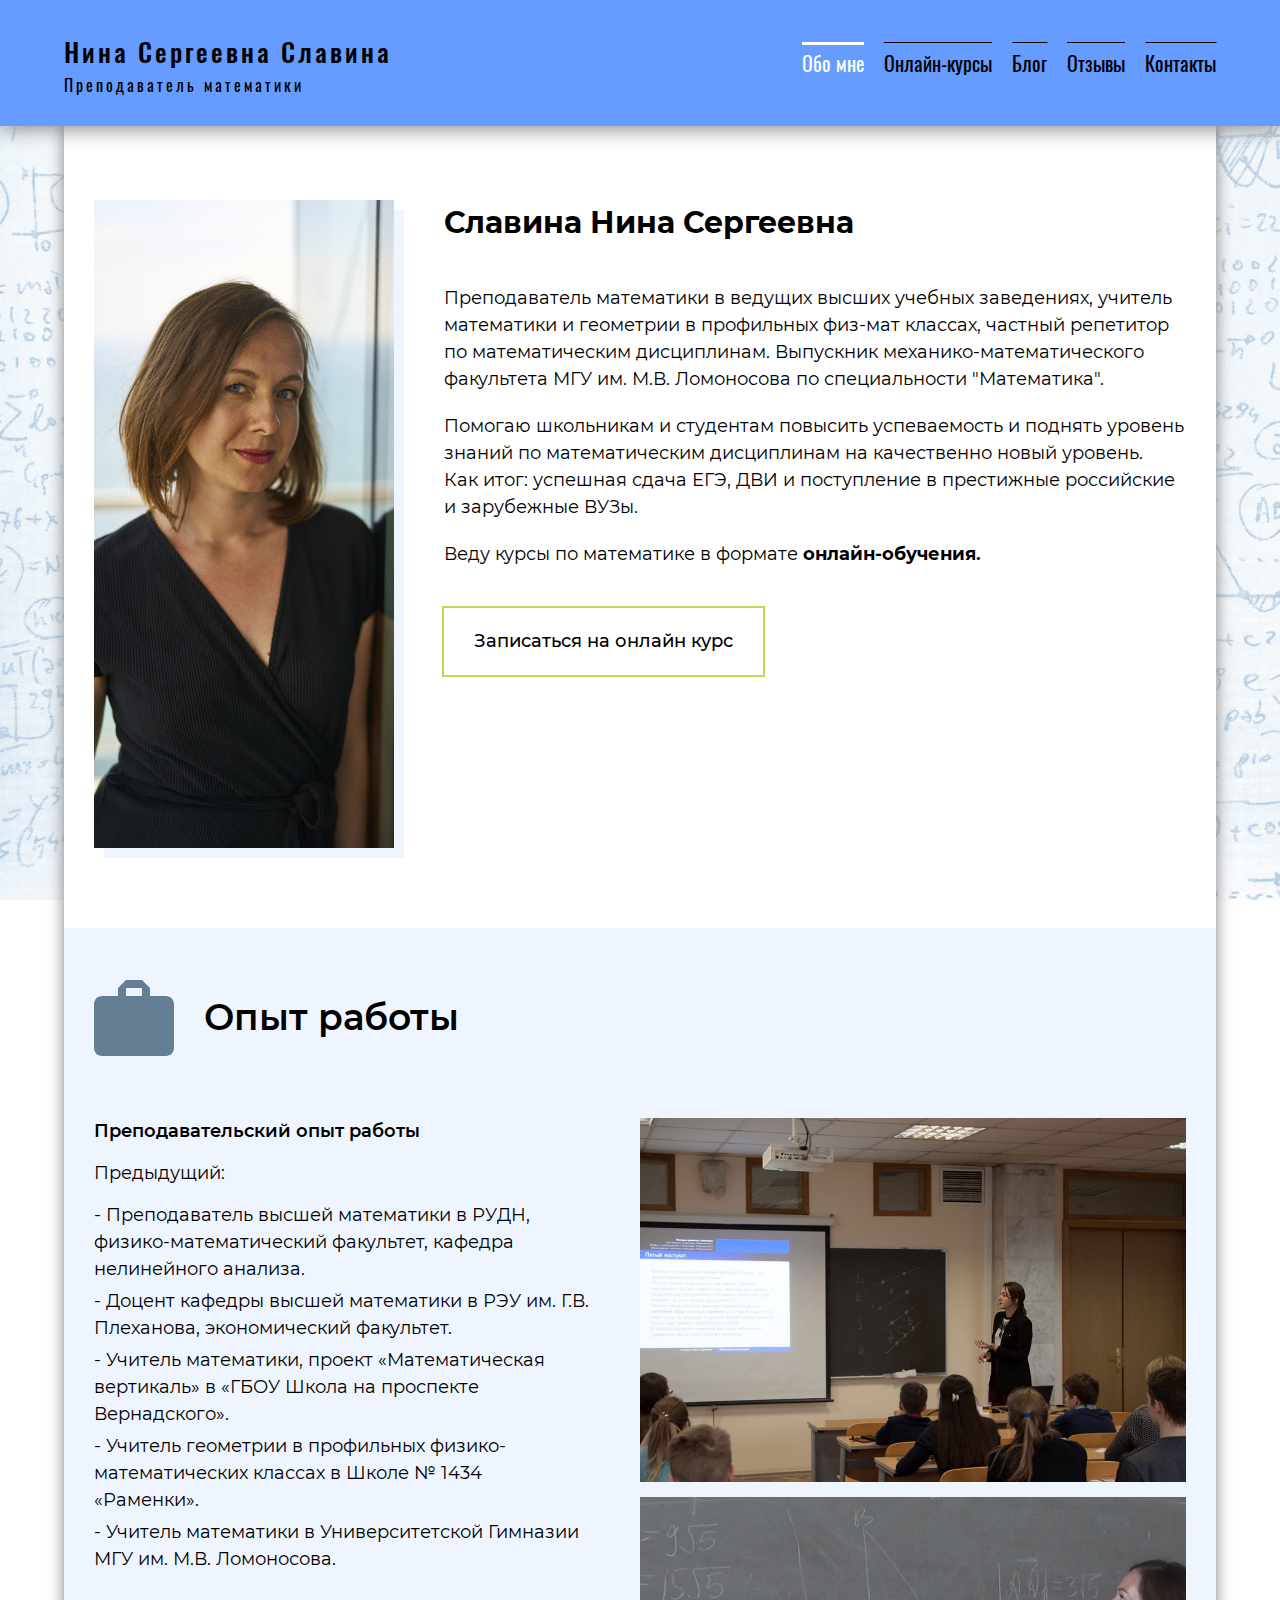
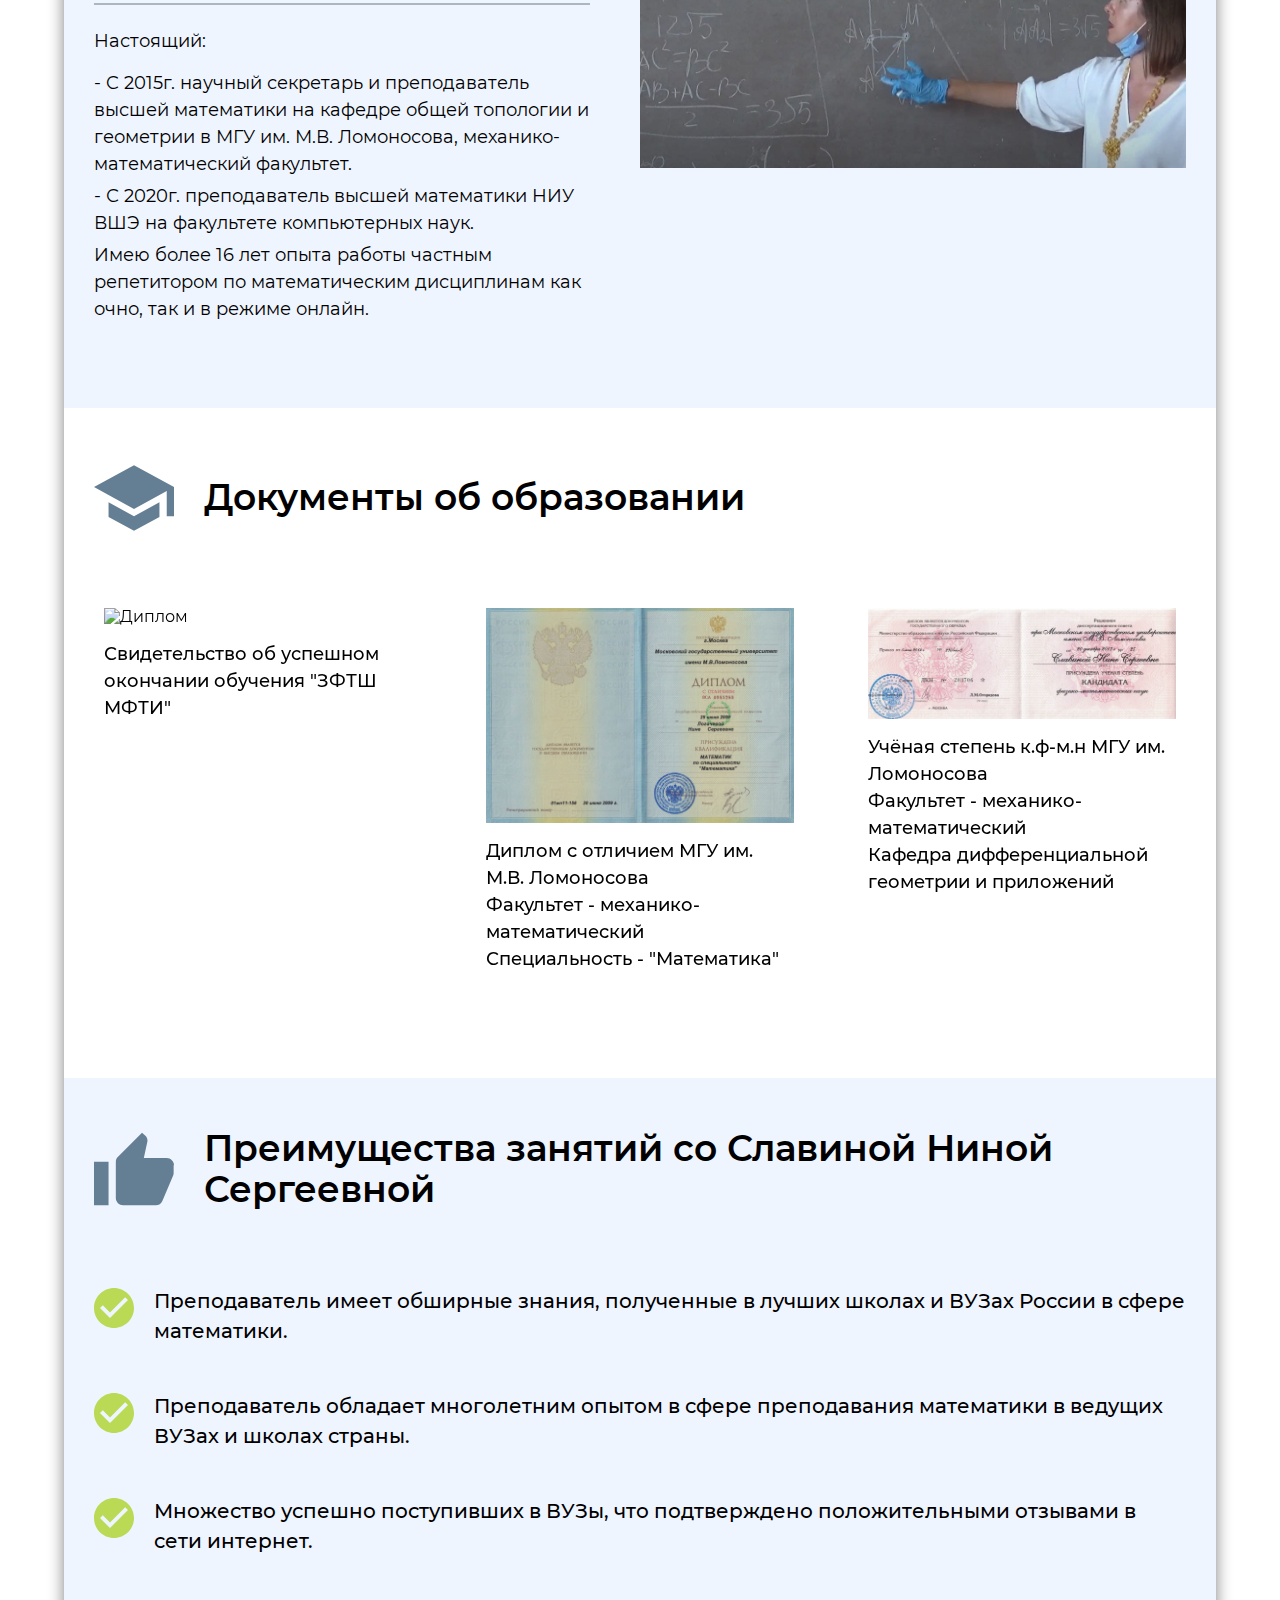
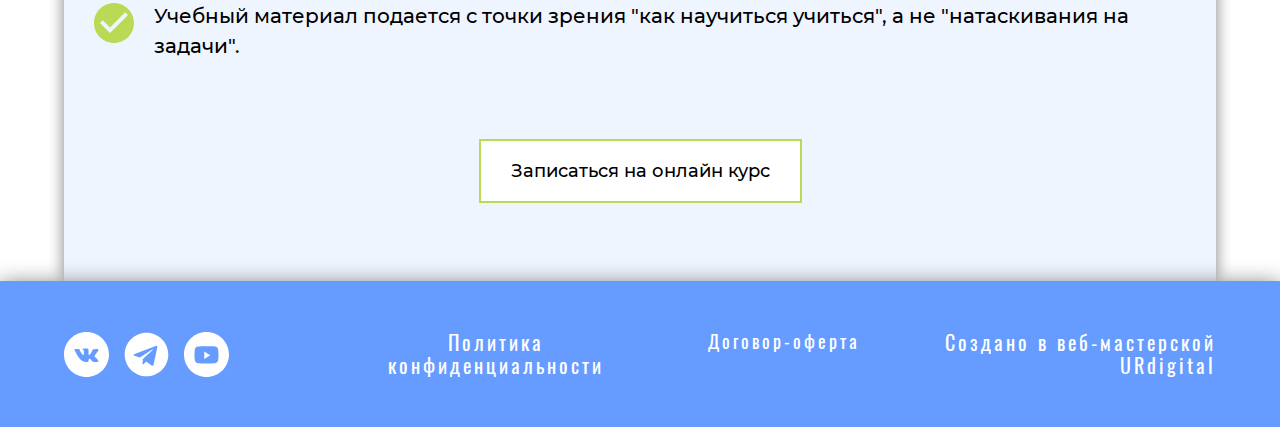
==== commit 5df2544e: "base seo and little fix" ====
--- a/index.html
+++ b/index.html
@@ -3,20 +3,27 @@
   <head>
     <meta charset="utf-8" />
     <meta name="viewport" content="width=device-width, initial-scale=1" />
-    <title>Nina Slavina</title>
+    <meta
+      name="description"
+      content="Славина Нина Сергеевна - преподаватель высшей математики МГУ. Онлайн-курсы по математике. Подготовка к сдаче ЕГЭ и ДВИ."
+    />
+    <title>
+      Курсы подготовки к ЕГЭ по математике от преподавателя Славиной Нины
+      Сергеевны
+    </title>
     <link href="css/style.css" rel="stylesheet" />
     <link href="css/swiper.min.css" rel="stylesheet" />
     <link href="css/normalize.css" rel="stylesheet" />
     <link
       rel="icon"
-      type="image/png"
-      href="img/favicon-32x32.png"
+      type="image/x-icon"
+      href="img/favicon-32x32.ico"
       sizes="32x32"
     />
     <link
       rel="icon"
-      type="image/png"
-      href="img/favicon-16x16.png"
+      type="image/x-icon"
+      href="img/favicon-16x16.ico"
       sizes="16x16"
     />
   </head>
@@ -50,7 +57,7 @@
                   class="port-item-click menu__item-logo"
                   href="shedule.html"
                   data-id-nav="shedule"
-                  >Онлайн курсы</a
+                  >Онлайн-курсы</a
                 >
               </li>
               <li class="slide-menu">
@@ -101,7 +108,7 @@
                 </li>
                 <li>
                   <a href="shedule.html" class="how-to-work-click menu__item"
-                    >Онлайн курсы</a
+                    >Онлайн-курсы</a
                   >
                 </li>
                 <li>
@@ -546,7 +553,11 @@
             информационный продукт, предоставляемый Исполнителем на возмездной
             основе, и предоставляемая Заказчику на условиях индивидуального
             ограниченного доступа. Информация о длительности курса размещена в
-            сети Интернет по адресу www.ninaslavina.ru/shedule.html
+            сети Интернет по адресу www.ninaslavina.ru/shedule
+          </li>
+          <li class="privacy-list-item contract-item">
+            Видеозапись – образовательный видеоролик, размещённый в сети
+            Интернет по адресу www.ninaslavina.ru/blog
           </li>
           <li class="privacy-list-item contract-item">
             Занятие - самостоятельная часть Курса (онлайн-трансляция).
@@ -574,11 +585,16 @@
           <li class="privacy-list-item contract-item">
             1.2. Акцептом настоящего Договора-оферты считается последовательное
             осуществление Заказчиком следующих действий: <br />1.2.1. заполнение
-            на Сайте (ссылка на сайт) анкеты; <br />1.2.2. осуществление оплаты
-            Услуг в порядке, предусмотренном п. 3.1 Договора-оферты . Оказание
-            услуг по каждому Курсу осуществляется путем заключения нового
-            Договора-оферты (Заказчик акцептует Оферту на каждый конкретный
-            Курс).
+            анкеты, расположенной в сети интернет по следующему адресу:
+            <span class="form-link"
+              >https://docs.google.com/forms/d/e/1FAIpQLSdVDATWHSfcPBjFpccytHPsh418cvxXtKvgIGtXkX5Lh43SFg/viewform</span
+            >; <br />1.2.2. осуществление оплаты Услуг в порядке,
+            предусмотренном п. 3.1 Договора-оферты, в случае приобретения
+            образовательных услуг в формате онлайн-курсов; либо предусмутренном
+            п. 3.1.1, в случае приобретения образовательных услуг в формате
+            видеозаписей. Оказание услуг по каждому Курсу осуществляется путем
+            заключения нового Договора-оферты (Заказчик акцептует Оферту на
+            каждый конкретный Курс).
           </li>
           <li class="privacy-list-item contract-item">
             1.3. В соответствии с п.3 ст.438 ГК РФ акцепт настоящей оферты
@@ -637,6 +653,13 @@
           <li class="privacy-list-item contract-item">
             3.1. Оплата Услуг по выбранному Заказчиком Курсу производится
             ежемесячно после первого Занятия каждого Курса.
+          </li>
+          <li class="privacy-list-item contract-item">
+            3.1.1. Оплата Услуг по приобретению видеозаписей производится после
+            заполнения анкеты по следующему адресу в сети интернет:
+            <span class="form-link"
+              >https://docs.google.com/forms/d/e/1FAIpQLSdVDATWHSfcPBjFpccytHPsh418cvxXtKvgIGtXkX5Lh43SFg/viewform</span
+            >.
           </li>
           <li class="privacy-list-item contract-item">
             3.2. В случае, если в установленное условиями предоставления Услуги
--- a/css/style.css
+++ b/css/style.css
@@ -4285,18 +4285,7 @@
   align-items: flex-start;
   align-content: center;
   box-sizing: border-box;
-}
-.article-wrapper::after {
-  content: "";
-  display: flex;
-  width: 100%;
-  height: 2px;
-  background-color: grey;
-  display: flex;
-  flex-direction: row;
-  box-sizing: border-box;
-  margin-top: 40px;
-  margin-bottom: 40px;
+  margin-bottom: 10px;
 }
 .article-text {
   display: flex;
@@ -4320,9 +4309,9 @@
   align-items: center;
   align-content: center;
   box-sizing: border-box;
-  margin-bottom: 14px;
+  margin-bottom: 15px;
   font-family: "Montserrat";
-  font-size: 20px;
+  font-size: 18px;
   font-weight: 700;
   color: #000000;
 }
@@ -4452,8 +4441,7 @@
     padding: 18px;
   }
   .article-title {
-    margin-bottom: 16px;
-    font-size: 22px;
+    font-size: 19px;
   }
   .article-description {
     height: 13.5em;
@@ -4512,8 +4500,9 @@
     padding: 20px;
   }
   .article-title {
-    margin-bottom: 40px;
-    font-size: 25px;
+    margin-bottom: 0px;
+    font-size: 20px;
+    width: 65%;
   }
   .article-description {
     height: 16.5em;
@@ -4551,9 +4540,6 @@
     padding: 10px 15px;
   }
 }
-.article-description-apart-paragraph {
-  margin-bottom: 15px;
-}
 .contacts-items {
   height: 100vh;
 }
@@ -5219,6 +5205,9 @@
   .navig__item {
     width: 33%;
   }
+  .navig__item:hover {
+    text-decoration: underline;
+  }
   .navig__item::after {
     content: "";
     position: absolute;
@@ -5238,3 +5227,178 @@
     display: none;
   }
 }
+
+.back_to_top {
+  position: fixed;
+  bottom: 170px;
+  transform: translateY(50%);
+  right: 8px;
+  z-index: 9999;
+  text-align: center;
+  cursor: pointer;
+  display: none;
+}
+.arrow-up {
+  display: flex;
+  width: inherit;
+  height: auto;
+  transform: rotate(270deg);
+  width: 40px;
+  height: auto;
+  fill: #000000;
+}
+.arrow-up:hover {
+  fill: #bada55;
+}
+.back_to_top-show {
+  display: none;
+}
+@media (min-width: 960px) {
+  .back_to_top-show {
+    display: flex;
+    flex-direction: row;
+    justify-content: center;
+    align-content: center;
+    align-items: center;
+  }
+}
+
+.article-all {
+  width: 100%;
+  display: flex;
+  flex-direction: column;
+  justify-content: center;
+  align-content: flex-start;
+  align-items: flex-start;
+  flex-wrap: wrap;
+}
+
+/*Материалы*/
+.article-description-doc {
+  overflow: hidden;
+  font-family: "Montserrat";
+  font-size: 18px;
+  font-weight: 400;
+  color: #000000;
+  line-height: 1.5;
+  margin-bottom: 15px;
+}
+.read-download {
+  display: flex;
+  flex-direction: row;
+  justify-content: space-between;
+  align-content: center;
+  align-items: center;
+  box-sizing: border-box;
+  width: 100%;
+  background-color: transparent;
+}
+.read-download-read {
+  display: flex;
+  flex-direction: row;
+  justify-content: center;
+  align-content: center;
+  align-items: center;
+  box-sizing: border-box;
+  width: 48%;
+  background-color: #ffffff;
+  box-shadow: 0px 0px 0px 1px #bada55;
+  padding: 5px;
+  color: #000000;
+  flex-wrap: wrap;
+  font-size: 15px;
+}
+.read-download-download {
+  display: flex;
+  flex-direction: row;
+  justify-content: center;
+  align-content: center;
+  align-items: center;
+  box-sizing: border-box;
+  width: 48%;
+  background-color: #ffffff;
+  box-shadow: 0px 0px 0px 1px #bada55;
+  padding: 5px;
+  color: #000000;
+  flex-wrap: wrap;
+  font-size: 15px;
+}
+.read-download-read:hover {
+  background-color: #bada55;
+}
+.read-download-download:hover {
+  background-color: #bada55;
+}
+.doc-date::after {
+  content: "";
+  width: 100%;
+  height: 1px;
+  background-color: grey;
+  display: flex;
+  flex-direction: row;
+  box-sizing: border-box;
+  margin-top: 10px;
+  margin-bottom: 10px;
+}
+.article-description-apart-paragraph {
+  font-size: 15px;
+}
+.article-second-wrapper {
+  display: flex;
+  flex-direction: column;
+  justify-content: center;
+  align-content: flex-start;
+  align-items: center;
+  box-sizing: border-box;
+  width: 100%;
+}
+@media (min-width: 660px) {
+  .read-download-read,
+  .read-download-download {
+    font-size: 16px;
+  }
+  .read-download {
+    justify-content: flex-start;
+  }
+  .read-download-read {
+    margin-right: 10px;
+  }
+  .article-description-apart-paragraph {
+    font-size: 16px;
+  }
+}
+@media (min-width: 960px) {
+  .article-second-wrapper {
+    flex-direction: row;
+    justify-content: space-between;
+    align-items: flex-start;
+  }
+  .read-download-read,
+  .read-download-download {
+    font-size: 18px;
+  }
+  .read-download-read {
+    margin-right: 15px;
+  }
+  .article-description-apart-paragraph {
+    font-size: 18px;
+  }
+  .doc-date {
+    justify-content: flex-end;
+    margin-top: 15px;
+  }
+  .doc-date::after {
+    margin-top: 10px;
+    margin-bottom: 0px;
+  }
+  .read-download {
+    width: 30%;
+    justify-content: flex-end;
+  }
+  .date-result-digigts {
+    margin-left: 10px;
+  }
+}
+.form-link {
+  word-break: break-all;
+}
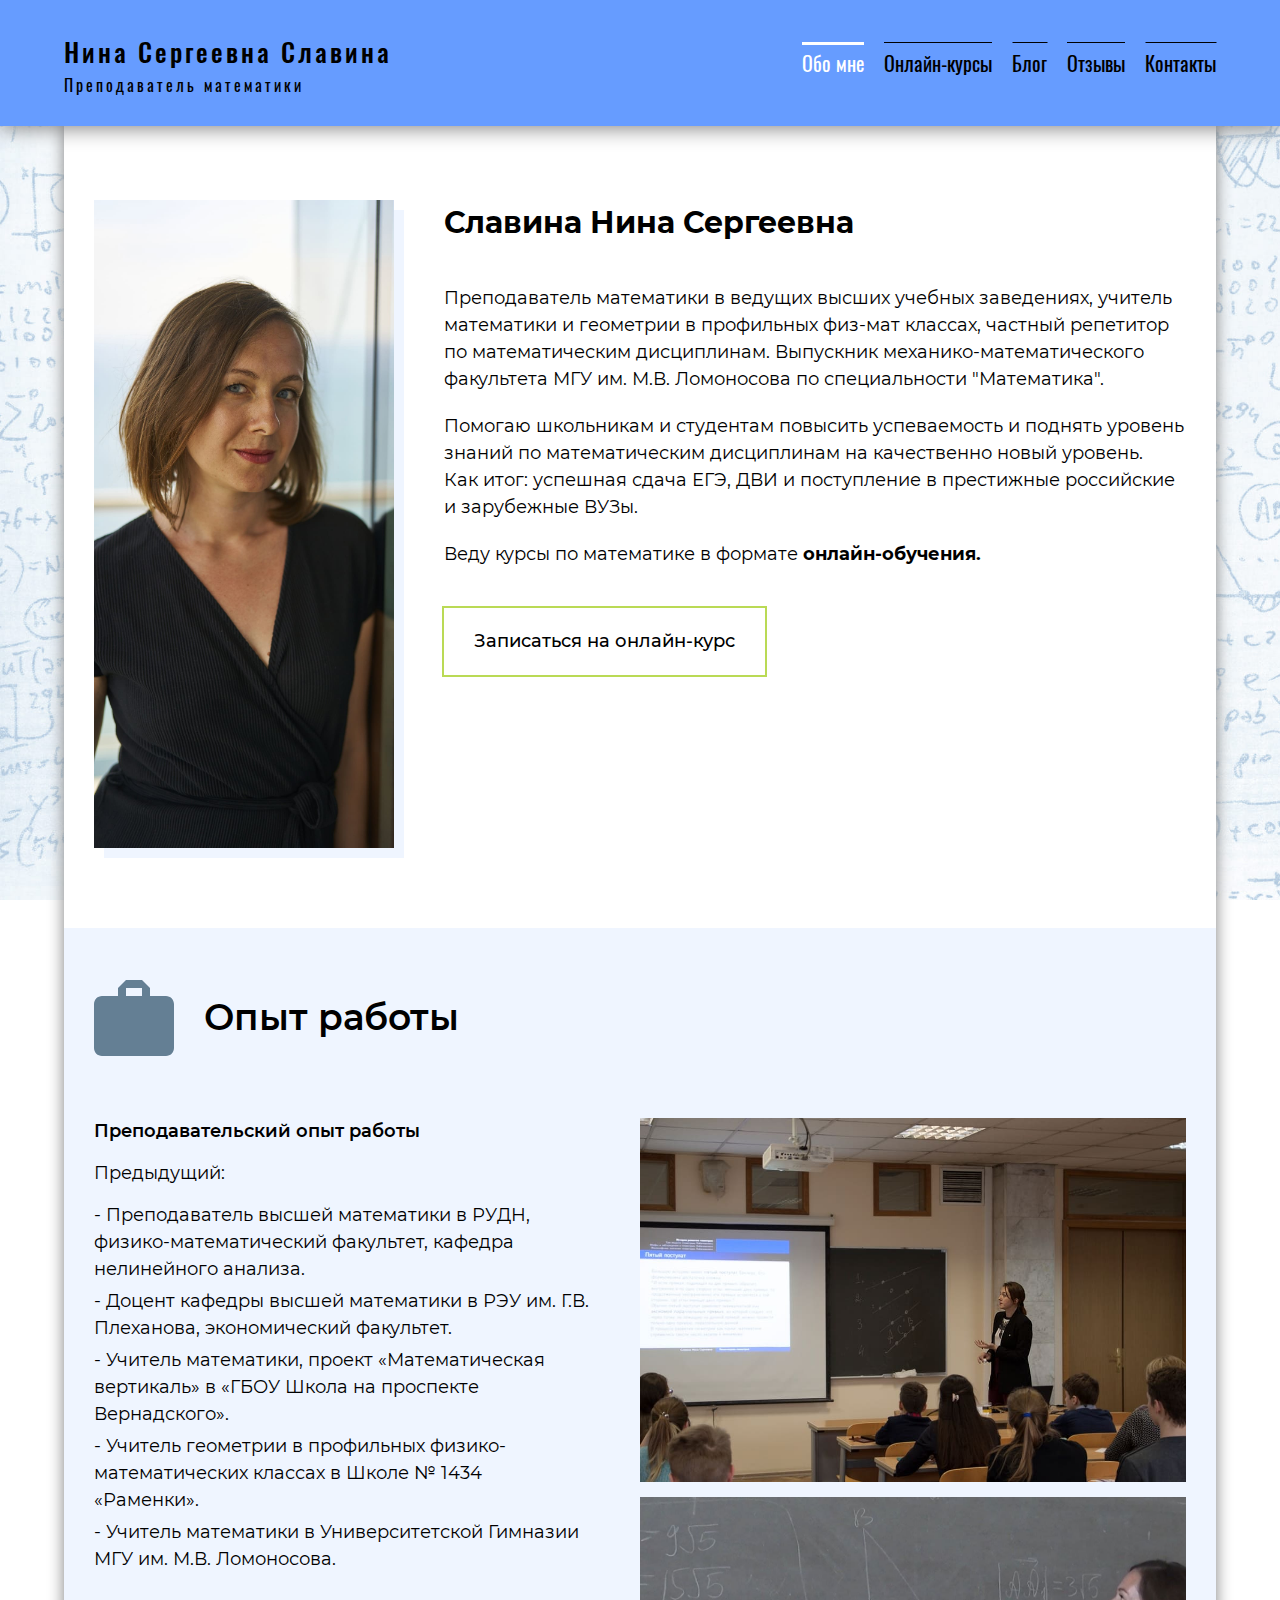
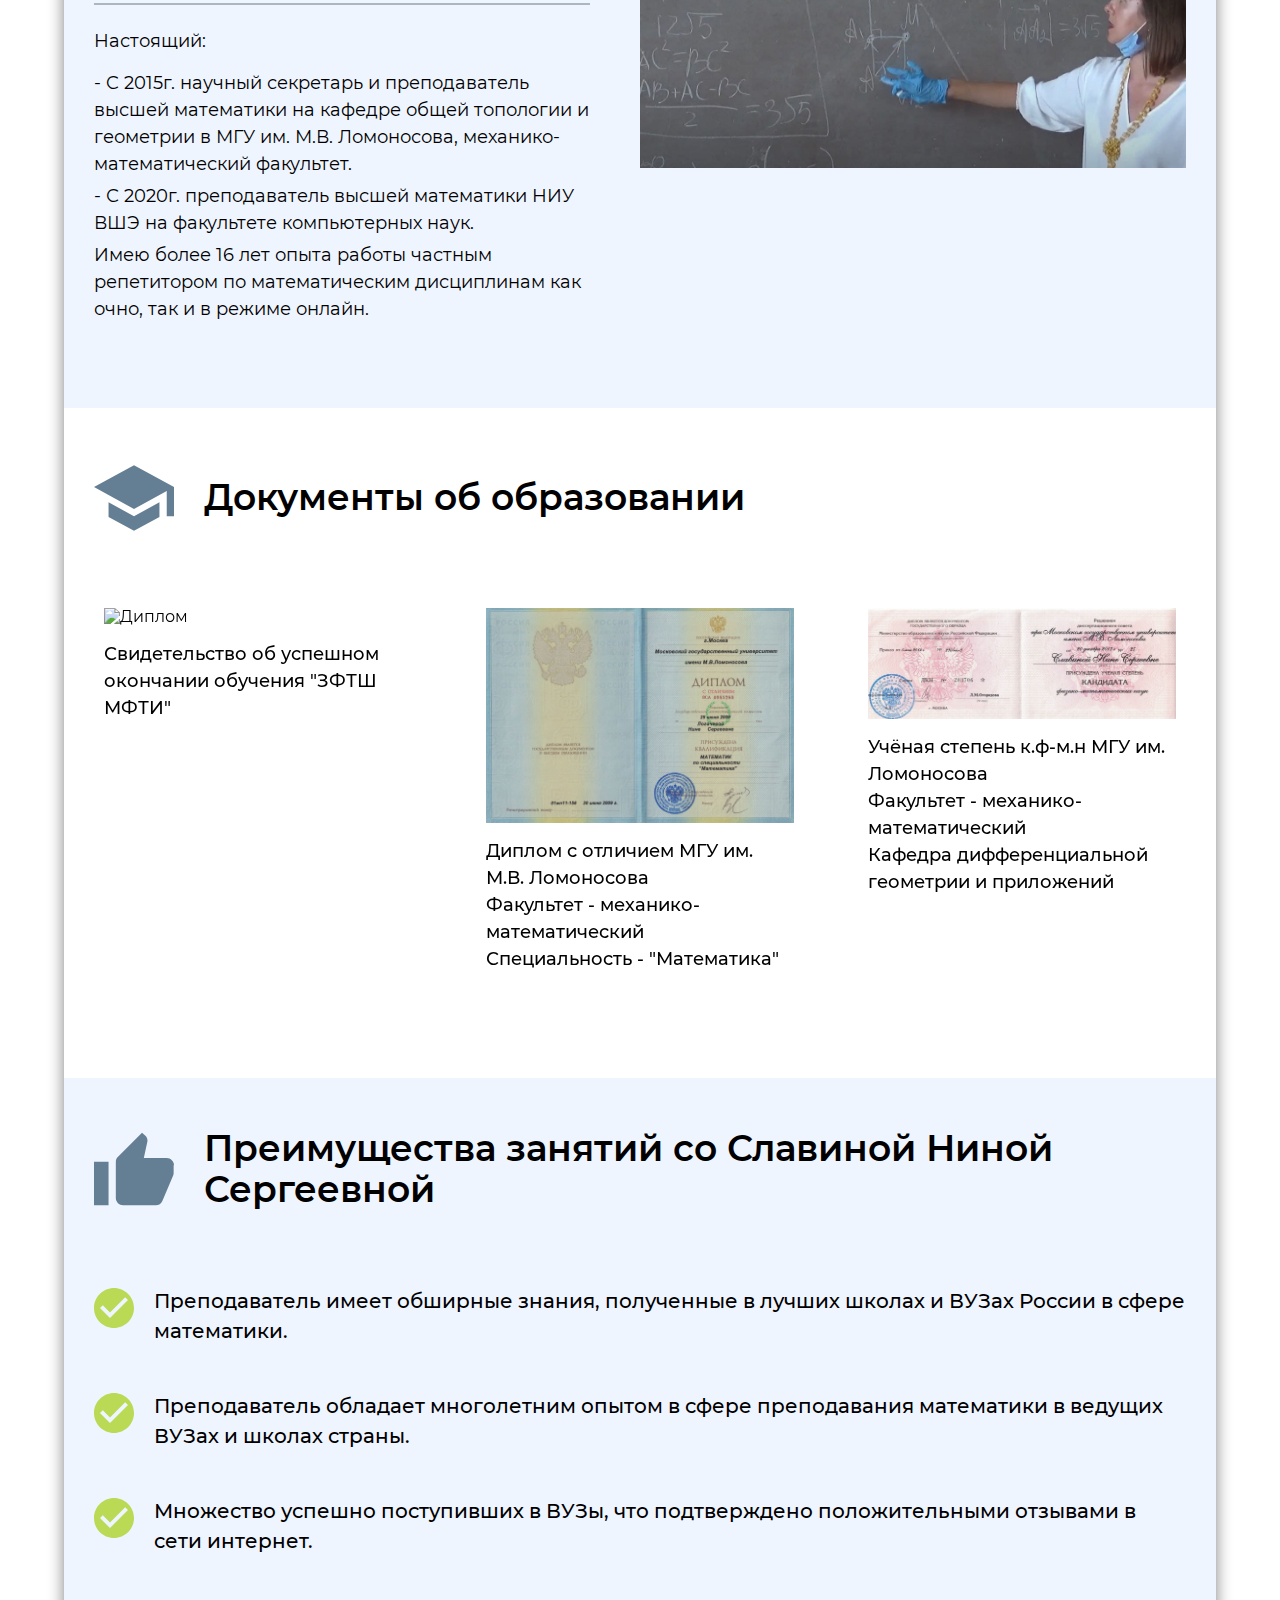
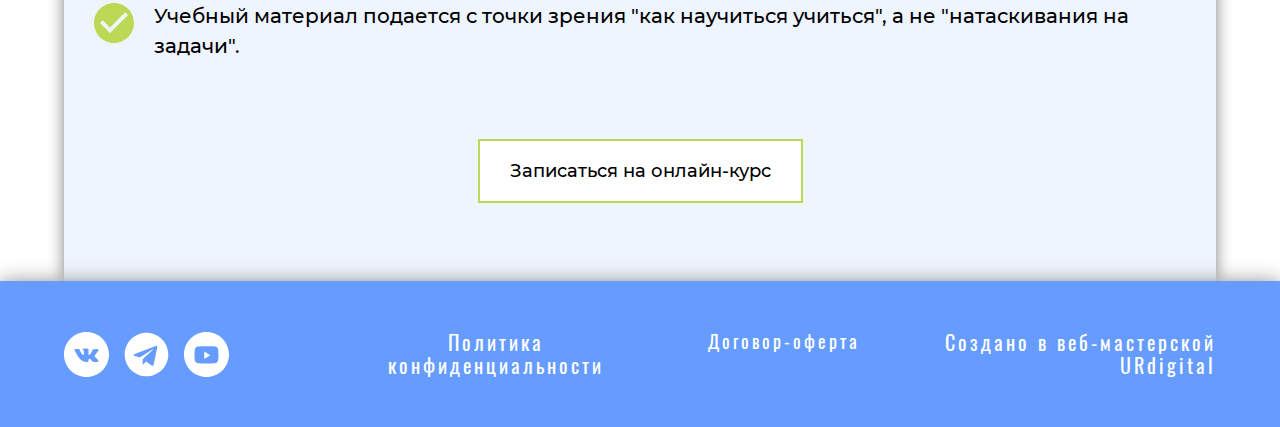
==== commit 1b90b134: "2327" ====
--- a/index.html
+++ b/index.html
@@ -142,7 +142,7 @@
               <a
                 href="shedule.html"
                 class="text-photo-wrap__subscribe-button-mob"
-                >Записаться на онлайн курс</a
+                >Записаться на онлайн-курс</a
               >
             </div>
             <div class="text-photo-wrap__main-text">
@@ -164,7 +164,7 @@
                 Веду курсы по математике в формате <b>онлайн-обучения.</b>
               </p>
               <a href="shedule.html" class="text-photo-wrap__subscribe-button"
-                >Записаться на онлайн курс</a
+                >Записаться на онлайн-курс</a
               >
             </div>
           </div>
@@ -394,12 +394,12 @@
             <a
               href="shedule.html"
               class="text-photo-wrap__subscribe-button-mob add-margin"
-              >Записаться на онлайн курс</a
+              >Записаться на онлайн-курс</a
             >
             <a
               href="shedule.html"
               class="text-photo-wrap__subscribe-button add-margin"
-              >Записаться на онлайн курс</a
+              >Записаться на онлайн-курс</a
             >
           </div>
         </div>
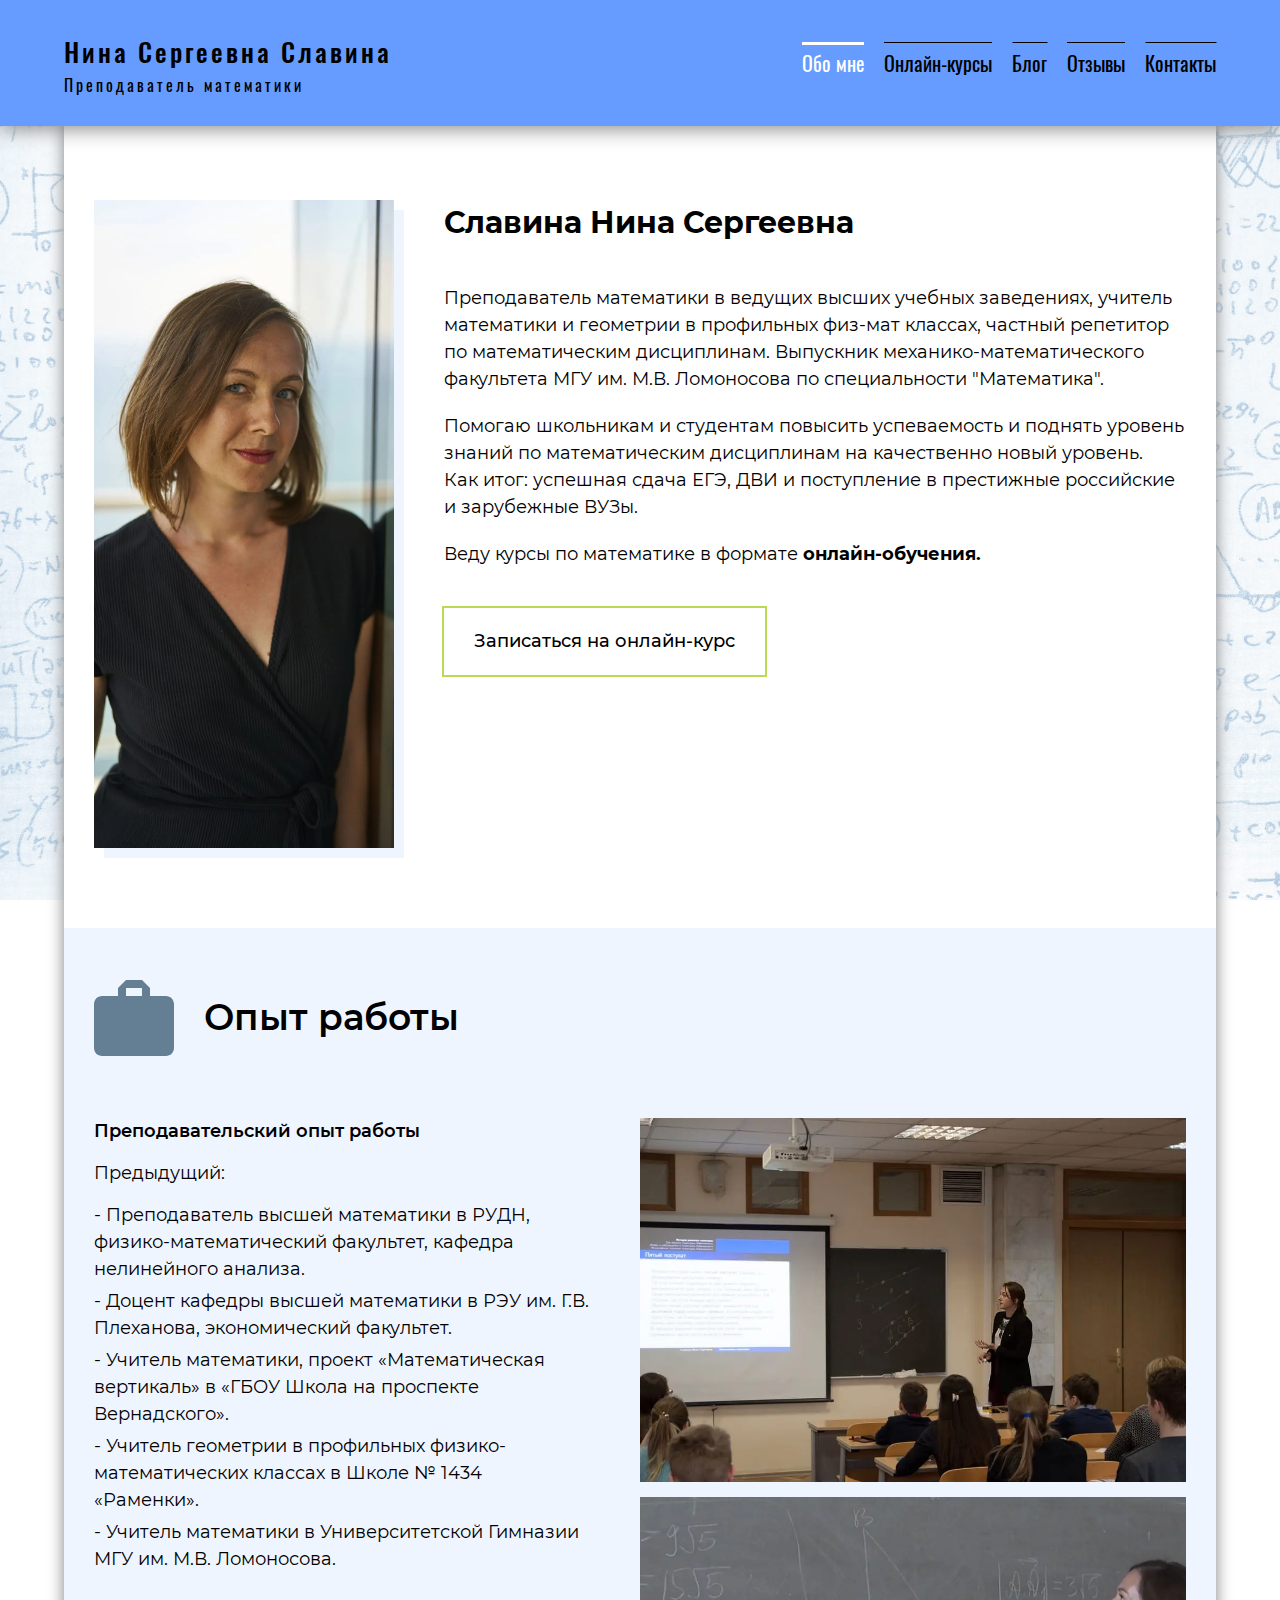
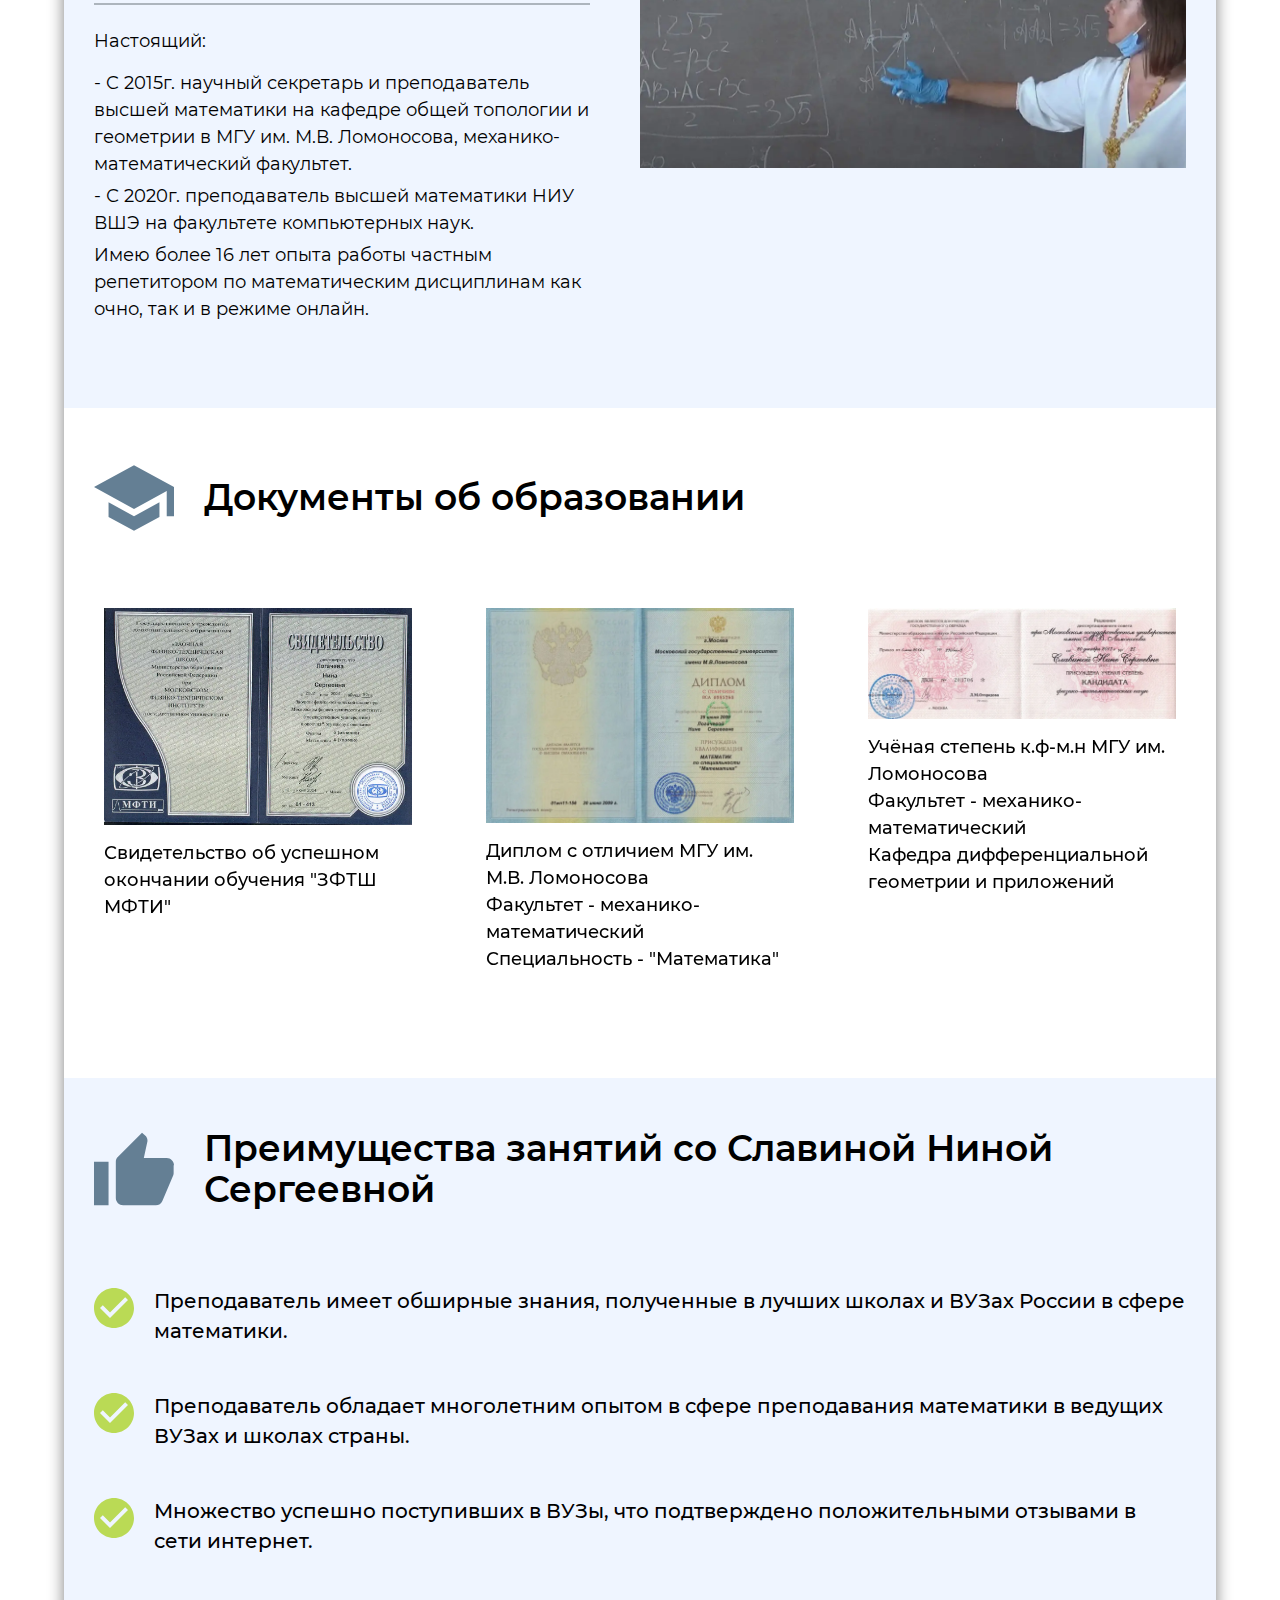
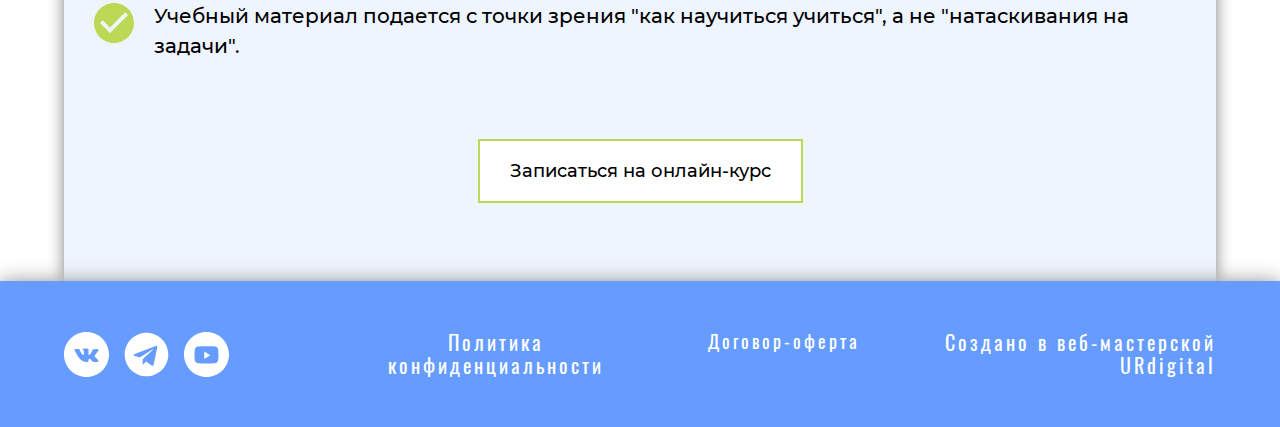
==== commit 4c4217fe: "323" ====
--- a/index.html
+++ b/index.html
@@ -11,8 +11,7 @@
       Курсы подготовки к ЕГЭ по математике от преподавателя Славиной Нины
       Сергеевны
     </title>
-    <link href="css/style.css" rel="stylesheet" />
-    <link href="css/swiper.min.css" rel="stylesheet" />
+    <link href="css/style.min.css" rel="stylesheet" />
     <link href="css/normalize.css" rel="stylesheet" />
     <link
       rel="icon"
@@ -96,9 +95,9 @@
               </a>
               <input id="menu__toggle" type="checkbox" />
               <label id="main-btn" class="menu__btn" for="menu__toggle">
-                <div class="bar1"></div>
-                <div class="bar2"></div>
-                <div class="bar3"></div>
+                <span class="bar1"></span>
+                <span class="bar2"></span>
+                <span class="bar3"></span>
               </label>
               <ul class="menu__box">
                 <li>
@@ -137,7 +136,8 @@
             <div class="photo-wrap-inner">
               <img
                 class="text-photo-wrap__main-photo"
-                src="./img/main-photo.jpg"
+                src="./img/main-photo.webp"
+                alt="teacher-photo"
               />
               <a
                 href="shedule.html"
@@ -173,8 +173,8 @@
               <img
                 src="./img/briefcase-icon.svg"
                 class="chapter-icon"
-                width="80px"
-                height="80px"
+                width="80"
+                height="80"
                 alt="chapter-icon"
               />
               <h2 class="all-titles">Опыт работы</h2>
@@ -227,11 +227,13 @@
               <div class="skills-wrap__photo-wrap">
                 <img
                   class="teacher-photo teacher-photo-one"
-                  src="./img/teacher1.jpg"
+                  src="./img/teacher1.webp"
+                  alt="coworker-1"
                 />
                 <img
                   class="teacher-photo teacher-photo-two"
-                  src="./img/teacher2.jpg"
+                  src="./img/teacher2.webp"
+                  alt="coworker-2"
                 />
               </div>
             </div>
@@ -241,8 +243,8 @@
               <img
                 src="./img/graduate-icon.svg"
                 class="chapter-icon"
-                width="80px"
-                height="80px"
+                width="80"
+                height="80"
                 alt="chapter-icon"
               />
               <h2 class="all-titles">Документы об образовании</h2>
@@ -252,7 +254,7 @@
                 <figure class="fig-wrap">
                   <img
                     class="gallery-img"
-                    src="./img/diplom3.jpg"
+                    src="./img/diplom3.webp"
                     alt="Диплом"
                   />
                   <figcaption class="education-wrap__list-item">
@@ -262,7 +264,7 @@
                 <figure class="fig-wrap">
                   <img
                     class="gallery-img"
-                    src="./img/diplom1.jpg"
+                    src="./img/diplom1.webp"
                     alt="Диплом"
                   />
                   <figcaption class="education-wrap__list-item">
@@ -274,7 +276,7 @@
                 <figure class="fig-wrap">
                   <img
                     class="gallery-img"
-                    src="./img/diplom2.jpg"
+                    src="./img/diplom2.webp"
                     alt="Диплом"
                   />
                   <figcaption class="education-wrap__list-item">
@@ -290,7 +292,7 @@
                 xmlns:xlink="http://www.w3.org/1999/xlink"
                 style="display: none"
               >
-                <symbol id="close" viewBox="0 0 18 18">
+                <symbol class="closepop" viewBox="0 0 18 18">
                   <path
                     fill-rule="evenodd"
                     clip-rule="evenodd"
@@ -309,7 +311,7 @@
                 xmlns:xlink="http://www.w3.org/1999/xlink"
                 style="display: none"
               >
-                <symbol id="close" viewBox="0 0 18 18">
+                <symbol class="closepop" viewBox="0 0 18 18">
                   <path
                     fill-rule="evenodd"
                     clip-rule="evenodd"
@@ -329,8 +331,8 @@
               <img
                 src="./img/thumb-up-icon.svg"
                 class="chapter-icon"
-                width="80px"
-                height="80px"
+                width="80"
+                height="80"
                 alt="chapter-icon"
               />
               <h2 class="all-titles">
@@ -1067,10 +1069,6 @@
       </div>
     </div>
     <script src="js/jquery-3.6.0.min.js"></script>
-    <script src="js/ScrollToPlugin.min.js"></script>
-    <script src="js/jquery.validate.min.js"></script>
-    <script src="js/jquery-ui.min.js"></script>
-    <script src="js/swiper.min.js"></script>
     <script src="js/jquery.maskedinput.min.js"></script>
     <script src="js/script.js"></script>
   </body>
--- a/css/style.min.css
+++ b/css/style.min.css
@@ -0,0 +1 @@
+@font-face {font-family: "Montserrat";src: url("../fonts/Montserrat-Light.eot");src: local("Montserrat Light"), local("Montserrat-Light"), url("../fonts/Montserrat-Light.eot?#iefix") format("embedded-opentype"), url("../fonts/Montserrat-Light.woff") format("woff"), url("../fonts/Montserrat-Light.ttf") format("truetype");font-weight: 300;font-style: normal;}@font-face {font-family: "Montserrat";src: url("../fonts/Montserrat-MediumItalic.eot");src: local("Montserrat Medium Italic"), local("Montserrat-MediumItalic"), url("../fonts/Montserrat-MediumItalic.eot?#iefix") format("embedded-opentype"), url("../fonts/Montserrat-MediumItalic.woff") format("woff"), url("../fonts/Montserrat-MediumItalic.ttf") format("truetype");font-weight: 500;font-style: italic;}@font-face {font-family: "Montserrat";src: url("../fonts/Montserrat-Thin.eot");src: local("Montserrat Thin"), local("Montserrat-Thin"), url("../fonts/Montserrat-Thin.eot?#iefix") format("embedded-opentype"), url("../fonts/Montserrat-Thin.woff") format("woff"), url("../fonts/Montserrat-Thin.ttf") format("truetype");font-weight: 100;font-style: normal;}@font-face {font-family: "Montserrat";src: url("../fonts/Montserrat-ExtraLightItalic.eot");src: local("Montserrat ExtraLight Italic"), local("Montserrat-ExtraLightItalic"), url("../fonts/Montserrat-ExtraLightItalic.eot?#iefix") format("embedded-opentype"), url("../fonts/Montserrat-ExtraLightItalic.woff") format("woff"), url("../fonts/Montserrat-ExtraLightItalic.ttf") format("truetype");font-weight: 200;font-style: italic;}@font-face {font-family: "Montserrat";src: url("../fonts/Montserrat-BoldItalic.eot");src: local("Montserrat Bold Italic"), local("Montserrat-BoldItalic"), url("../fonts/Montserrat-BoldItalic.eot?#iefix") format("embedded-opentype"), url("../fonts/Montserrat-BoldItalic.woff") format("woff"), url("../fonts/Montserrat-BoldItalic.ttf") format("truetype");font-weight: bold;font-style: italic;}@font-face {font-family: "Montserrat";src: url("../fonts/Montserrat-SemiBold.eot");src: local("Montserrat SemiBold"), local("Montserrat-SemiBold"), url("../fonts/Montserrat-SemiBold.eot?#iefix") format("embedded-opentype"), url("../fonts/Montserrat-SemiBold.woff") format("woff"), url("../fonts/Montserrat-SemiBold.ttf") format("truetype");font-weight: 600;font-style: normal;}@font-face {font-family: "Montserrat";src: url("../fonts/Montserrat-ExtraLight.eot");src: local("Montserrat ExtraLight"), local("Montserrat-ExtraLight"), url("../fonts/Montserrat-ExtraLight.eot?#iefix") format("embedded-opentype"), url("../fonts/Montserrat-ExtraLight.woff") format("woff"), url("../fonts/Montserrat-ExtraLight.ttf") format("truetype");font-weight: 200;font-style: normal;}@font-face {font-family: "Montserrat";src: url("../fonts/Montserrat-ExtraBoldItalic.eot");src: local("Montserrat ExtraBold Italic"), local("Montserrat-ExtraBoldItalic"), url("../fonts/Montserrat-ExtraBoldItalic.eot?#iefix") format("embedded-opentype"), url("../fonts/Montserrat-ExtraBoldItalic.woff") format("woff"), url("../fonts/Montserrat-ExtraBoldItalic.ttf") format("truetype");font-weight: 800;font-style: italic;}@font-face {font-family: "Montserrat";src: url("../fonts/Montserrat-Italic.eot");src: local("Montserrat Italic"), local("Montserrat-Italic"), url("../fonts/Montserrat-Italic.eot?#iefix") format("embedded-opentype"), url("../fonts/Montserrat-Italic.woff") format("woff"), url("../fonts/Montserrat-Italic.ttf") format("truetype");font-weight: normal;font-style: italic;}@font-face {font-family: "Montserrat";src: url("../fonts/Montserrat-Bold.eot");src: local("Montserrat Bold"), local("Montserrat-Bold"), url("../fonts/Montserrat-Bold.eot?#iefix") format("embedded-opentype"), url("../fonts/Montserrat-Bold.woff") format("woff"), url("../fonts/Montserrat-Bold.ttf") format("truetype");font-weight: bold;font-style: normal;}@font-face {font-family: "Montserrat";src: url("../fonts/Montserrat-LightItalic.eot");src: local("Montserrat Light Italic"), local("Montserrat-LightItalic"), url("../fonts/Montserrat-LightItalic.eot?#iefix") format("embedded-opentype"), url("../fonts/Montserrat-LightItalic.woff") format("woff"), url("../fonts/Montserrat-LightItalic.ttf") format("truetype");font-weight: 300;font-style: italic;}@font-face {font-family: "Montserrat";src: url("../fonts/Montserrat-BlackItalic.eot");src: local("Montserrat Black Italic"), local("Montserrat-BlackItalic"), url("../fonts/Montserrat-BlackItalic.eot?#iefix") format("embedded-opentype"), url("../fonts/Montserrat-BlackItalic.woff") format("woff"), url("../fonts/Montserrat-BlackItalic.ttf") format("truetype");font-weight: 900;font-style: italic;}@font-face {font-family: "Montserrat";src: url("../fonts/Montserrat-SemiBoldItalic.eot");src: local("Montserrat SemiBold Italic"), local("Montserrat-SemiBoldItalic"), url("../fonts/Montserrat-SemiBoldItalic.eot?#iefix") format("embedded-opentype"), url("../fonts/Montserrat-SemiBoldItalic.woff") format("woff"), url("../fonts/Montserrat-SemiBoldItalic.ttf") format("truetype");font-weight: 600;font-style: italic;}@font-face {font-family: "Montserrat";src: url("../fonts/Montserrat-Regular.eot");src: local("Montserrat Regular"), local("Montserrat-Regular"), url("../fonts/Montserrat-Regular.eot?#iefix") format("embedded-opentype"), url("../fonts/Montserrat-Regular.woff") format("woff"), url("../fonts/Montserrat-Regular.ttf") format("truetype");font-weight: normal;font-style: normal;}@font-face {font-family: "Montserrat";src: url("../fonts/Montserrat-Medium.eot");src: local("Montserrat Medium"), local("Montserrat-Medium"), url("../fonts/Montserrat-Medium.eot?#iefix") format("embedded-opentype"), url("../fonts/Montserrat-Medium.woff") format("woff"), url("../fonts/Montserrat-Medium.ttf") format("truetype");font-weight: 500;font-style: normal;}@font-face {font-family: "Montserrat";src: url("../fonts/Montserrat-ExtraBold.eot");src: local("Montserrat ExtraBold"), local("Montserrat-ExtraBold"), url("../fonts/Montserrat-ExtraBold.eot?#iefix") format("embedded-opentype"), url("../fonts/Montserrat-ExtraBold.woff") format("woff"), url("../fonts/Montserrat-ExtraBold.ttf") format("truetype");font-weight: 800;font-style: normal;}@font-face {font-family: "Montserrat";src: url("../fonts/Montserrat-Black.eot");src: local("Montserrat Black"), local("Montserrat-Black"), url("../fonts/Montserrat-Black.eot?#iefix") format("embedded-opentype"), url("../fonts/Montserrat-Black.woff") format("woff"), url("../fonts/Montserrat-Black.ttf") format("truetype");font-weight: 900;font-style: normal;}@font-face {font-family: "Montserrat";src: url("../fonts/Montserrat-ThinItalic.eot");src: local("Montserrat Thin Italic"), local("Montserrat-ThinItalic"), url("../fonts/Montserrat-ThinItalic.eot?#iefix") format("embedded-opentype"), url("../fonts/Montserrat-ThinItalic.woff") format("woff"), url("../fonts/Montserrat-ThinItalic.ttf") format("truetype");font-weight: 100;font-style: italic;}@font-face {font-family: "Oswald";src: url("../fonts/Oswald-SemiBold.eot");src: local("Oswald SemiBold"), local("Oswald-SemiBold"), url("../fonts/Oswald-SemiBold.eot?#iefix") format("embedded-opentype"), url("../fonts/Oswald-SemiBold.woff") format("woff"), url("../fonts/Oswald-SemiBold.ttf") format("truetype");font-weight: 600;font-style: normal;}@font-face {font-family: "Oswald";src: url("../fonts/Oswald-ExtraLight.eot");src: local("Oswald ExtraLight"), local("Oswald-ExtraLight"), url("../fonts/Oswald-ExtraLight.eot?#iefix") format("embedded-opentype"), url("../fonts/Oswald-ExtraLight.woff") format("woff"), url("../fonts/Oswald-ExtraLight.ttf") format("truetype");font-weight: 200;font-style: normal;}@font-face {font-family: "Oswald";src: url("../fonts/Oswald-Light.eot");src: local("Oswald Light"), local("Oswald-Light"), url("../fonts/Oswald-Light.eot?#iefix") format("embedded-opentype"), url("../fonts/Oswald-Light.woff") format("woff"), url("../fonts/Oswald-Light.ttf") format("truetype");font-weight: 300;font-style: normal;}@font-face {font-family: "Oswald";src: url("../fonts/Oswald-Bold.eot");src: local("Oswald Bold"), local("Oswald-Bold"), url("../fonts/Oswald-Bold.eot?#iefix") format("embedded-opentype"), url("../fonts/Oswald-Bold.woff") format("woff"), url("../fonts/Oswald-Bold.ttf") format("truetype");font-weight: bold;font-style: normal;}@font-face {font-family: "Oswald";src: url("../fonts/Oswald-Regular.eot");src: local("Oswald Regular"), local("Oswald-Regular"), url("../fonts/Oswald-Regular.eot?#iefix") format("embedded-opentype"), url("../fonts/Oswald-Regular.woff") format("woff"), url("../fonts/Oswald-Regular.ttf") format("truetype");font-weight: normal;font-style: normal;}@font-face {font-family: "Oswald";src: url("../fonts/Oswald-Medium.eot");src: local("Oswald Medium"), local("Oswald-Medium"), url("../fonts/Oswald-Medium.eot?#iefix") format("embedded-opentype"), url("../fonts/Oswald-Medium.woff") format("woff"), url("../fonts/Oswald-Medium.ttf") format("truetype");font-weight: 500;font-style: normal;}ul {list-style: none;}* {margin: 0;padding: 0;word-wrap: break-word;box-sizing: border-box;}a {text-decoration: none;}body {margin-left: auto;margin-right: auto;margin-top: 0px;padding: 0px;min-width: 320px;background-color: #ffffff;display: flex;flex-direction: column;min-height: 100vh;overflow-x: hidden;font-family: "Montserrat";position: relative;background-image: url("../img/math-desk-light.jpg");background-repeat: no-repeat;background-size: cover;background-attachment: fixed;}html {overflow-x: hidden;}main {flex-grow: 1;}.footer {flex-shrink: 0;}h, h2, h3, p {margin: 0px;padding: 0px;}.main-info {min-width: 320px;margin: 0 auto;padding-left: 0px;padding-right: 0px;}.upper-menu {position: fixed;top: 0px;left: 0px;display: flex;flex-direction: row;justify-content: center;width: 100%;background-color: #669cff;z-index: 20;box-shadow: 0px 2px 20px 0px gray;transition-property: transform;transition-duration: 0.5s;color: #000000;}.wrap-sec {width: 90%;max-width: 1300px;background-color: #669cff;display: flex;flex-direction: row;justify-content: space-between;margin-left: auto;margin-right: auto;}.upper-menu__list-menu {box-sizing: border-box;display: flex;flex-direction: row;flex-wrap: wrap;justify-content: flex-start;align-items: center;align-content: center;height: 68px;position: relative;background-color: #669cff;width: 100%;}.shift__down {display: none;position: absolute;left: 0px;top: 100%;width: inherit;height: 120px;background-color: #ffffff;border-top: 2px solid #00000029;}@media (min-width: 660px) {.upper-menu__list-menu {height: 80px;align-content: center;}}@media (min-width: 960px) {.upper-menu__list-menu {height: 126px;max-width: 1200px;width: auto;}}.list-menu__logo {font-weight: bold;font-size: 20px;color: #000000;text-transform: uppercase;}#menu__toggle {opacity: 0;pointer-events: none;}.menu__btn {display: inline-block;position: static;top: 16px;right: 32px;width: 27px;height: 27px;cursor: pointer;z-index: 20;}@media (min-width: 660px) {.menu__btn {top: 22px;}}@media (min-width: 960px) {.menu__btn {display: none;}}.bar1, .bar2, .bar3 {display: flex;width: 27px;height: 3px;background-color: #000000;margin: 6px 0;transition: 0.2s;}.change1 {-webkit-transform: rotate(-45deg) translate(-4px, 20px);transform: rotate(-45deg) translate(-3px, 8px);}.change2 {opacity: 0;}.change3 {-webkit-transform: rotate(45deg) translate(0px, 0px);transform: rotate(45deg) translate(-5px, -9px);}.menu__box {display: block;position: fixed;visibility: hidden;text-align: center;z-index: 20;opacity: 0;top: 0%;left: 0%;width: 100%;margin-top: 68px;padding: 0px;box-sizing: border-box;padding-bottom: 15px;list-style: none;background-color: #669cff;transition-duration: 0.25s;box-shadow: 0px 6px 8px -4px #000000;}.show-box {visibility: visible;opacity: 1;}.list-menu__hamburger-menu {display: flex;flex-direction: row;flex-wrap: wrap;justify-content: space-between;align-items: center;align-content: center;box-sizing: border-box;width: 100%;}@media (min-width: 960px) {.menu__box, .list-menu__hamburger-menu {display: none;}}.menu__item {display: block;padding-bottom: 15px;padding-top: 10px;box-sizing: border-box;padding-left: 20px;padding-right: 20px;color: #000000;font-family: "Oswald";font-size: 20px;font-weight: 400;text-decoration: none;transition-property: text-shadow;transition-duration: 250ms;position: relative;}.menu__item:hover {color: #ffffff;}.menu__item::after {background-color: #000000;display: block;position: absolute;content: "";height: 3px;width: 30%;top: 0px;left: 50%;-webkit-transition: width 0.2s ease-in-out;-moz--transition: width 0.2s ease-in-out;transition: width 0.2s ease-in-out;-webkit-transform: translateX(-50%);-moz-transform: translateX(-50%);transform: translateX(-50%);}.menu__item:hover::after, .menu__item:focus::after {background-color: #ffffff;}.box__enter {padding-top: 20px;padding-bottom: 0px;}.rules__enter {padding-top: 20px;padding-bottom: 0px;}.inside__links {width: 100%;display: flex;flex-direction: row;justify-content: center;align-items: center;align-content: center;box-sizing: border-box;align-self: center;margin-bottom: 30px;color: #ffffff;font-size: 14px;font-weight: 400;}@media (min-width: 660px) {.inside__links {width: 90%;margin-bottom: 40px;flex-direction: column;justify-content: space-between;font-size: 16px;width: auto;}.links-center {text-align: center;}}@media (min-width: 960px) {.inside__links {font-size: 18px;width: 25%;margin-bottom: 20px;margin-top: 20px;}.links-center {text-align: right;}}.social {display: flex;flex-direction: column;justify-content: center;align-items: center;align-content: center;box-sizing: border-box;text-decoration: none;color: #1066aa;font-size: 13px;}.links__social {display: flex;flex-direction: row;justify-content: space-between;align-items: center;align-content: center;box-sizing: border-box;width: 100px;}h1 {margin: 0px !important;padding: 0px;}.low-info {width: 100%;box-shadow: 0px 2px 20px 0px gray;background-color: #669cff;}.low-info__inside {display: flex;flex-direction: column;justify-content: center;align-items: center;align-content: center;padding-top: 20px;padding-bottom: 36px;box-sizing: border-box;width: 320px;margin-left: auto;margin-right: auto;}@media (min-width: 660px) {.low-info__inside {width: 100%;max-width: 660px;flex-direction: row;justify-content: space-between;align-items: flex-start;}}@media (min-width: 960px) {.low-info__inside {width: 90%;max-width: 1300px;padding-top: 30px;padding-bottom: 10px;}}.main-info__items {display: flex;flex-direction: row;flex-wrap: wrap;justify-content: space-between;box-sizing: border-box;padding-top: 68px;background-color: rgba(255, 255, 255, 0.8);width: 100%;max-width: 1300px;margin-left: auto;margin-right: auto;box-shadow: 0px 0px 15px 0px gray;}@media (min-width: 660px) {.main-info__items {padding-top: 130px;background-color: rgba(255, 255, 255, 1);width: 90%;}}@media (min-width: 960px) {.main-info__items {padding-top: 200px;}}.center {width: 100%;margin: auto;}.link-item__image {filter: brightness(60%);}.image-bigger {display: none;}@media (min-width: 960px) {.link-item__image {display: none;}.image-bigger {display: inline-block;filter: brightness(60%);}}.items__about-company {display: flex;flex-direction: row;flex-wrap: wrap;justify-content: center;padding-top: 20px;box-sizing: border-box;width: 100%;}.about-inner-wrap {display: flex;flex-direction: column;flex-wrap: wrap;justify-content: center;align-content: center;align-items: center;}@media (min-width: 660px) {.items__about-company {margin-left: auto;margin-right: auto;}}@media (min-width: 960px) {.items__about-company {width: 100%;}.about-inner-wrap {width: 100%;max-width: 1200px;flex-direction: row;justify-content: space-between;align-items: flex-start;}}.about-company__text {display: flex;flex-direction: row;justify-content: center;flex-wrap: wrap;width: 100%;margin-right: auto;margin-left: auto;max-width: 1200px;font-family: "Fira Sans", sans-serif;font-size: 18px;padding: 40px 10px 40px 10px;line-height: 1.5;font-weight: 100;text-transform: uppercase;color: #000000;text-align: center;}@media (min-width: 660px) {.about-company__text {font-size: 20px;padding: 40px 15px 40px 15px;}}@media (min-width: 960px) {.about-company__text {font-size: 22px;padding: 50px 15px 50px 15px;}}.about-company__deeper {display: flex;flex-direction: row;flex-wrap: wrap;justify-content: space-between;box-sizing: border-box;align-items: baseline;align-content: center;font-family: "Fira Sans", sans-serif;font-size: 10px;font-weight: 500;font-weight: bold;text-transform: uppercase;color: #000000;width: 94px;}@media (min-width: 660px) {.about-company__deeper {font-size: 12px;width: 104px;}}@media (min-width: 960px) {.about-company__deeper {font-size: 14px;width: 70%;justify-content: flex-start;margin-left: auto;}.deeper__image {margin-left: 16px;}}.items__news {display: flex;flex-direction: column;flex-wrap: wrap;justify-content: center;align-content: center;align-items: center;box-sizing: border-box;width: 100%;}.news__title {font-family: "Fira Sans", sans-serif;font-size: 16px;font-weight: 600;text-transform: uppercase;padding-bottom: 20px;font-weight: bold;color: #000000;padding-right: 15px;padding-left: 15px;}.news__img {margin-left: auto;margin-right: auto;margin-bottom: 20px;object-fit: cover;width: 100%;height: auto;}@media (min-width: 660px) {.img--half {width: 49%;max-height: 300px;margin-left: 0px;margin-right: 0px;}.img--full {max-height: 300px;}.news__img {margin-bottom: 15px;}}@media (min-width: 960px) {.news__img {margin-bottom: 20px;}}.news__deeper {display: flex;flex-direction: row;flex-wrap: wrap;justify-content: center;align-items: center;align-content: center;font-family: "Fira Sans", sans-serif;font-size: 10px;font-weight: 600;text-transform: uppercase;color: #000000;margin-bottom: 31px;background-color: transparent;border: none;outline: none;cursor: pointer;}@media (min-width: 960px) {.news__deeper {margin-bottom: 77px;font-size: 14px;}}.items__form {display: flex;flex-direction: row;flex-wrap: wrap;justify-content: center;margin-top: 20px;padding-right: 15px;padding-left: 15px;box-sizing: border-box;margin-left: auto;margin-right: auto;width: 100%;padding-bottom: 40px;}@media (min-width: 960px) {.items__form {width: 100%;max-width: 1200px;margin-top: 60px;}}.enter-title {display: flex;flex-direction: row;justify-content: center;align-items: center;align-content: center;flex-wrap: wrap;font-style: normal;font-weight: 300;font-size: 16px;text-align: center;background-color: rgb(255, 255, 255, 0.3);width: 100%;padding: 20px 5px 20px 5px;box-sizing: border-box;color: #000000;border-top-left-radius: 6px;border-top-right-radius: 6px;}@media (min-width: 960px) {.enter-title {font-size: 20px;}}.popup-options {display: flex;flex-direction: column;justify-content: center;align-items: flex-start;flex-wrap: wrap;margin-bottom: 20px;box-sizing: border-box;padding-top: 30px;padding-bottom: 30px;border: 1px solid rgb(255, 255, 255, 0.3);border-bottom-left-radius: 6px;border-bottom-right-radius: 6px;width: 100%;}.popup-item {display: flex;flex-direction: column;justify-content: center;align-items: center;flex-wrap: wrap;width: 100%;}.popup-item-products {display: flex;flex-direction: row;justify-content: flex-start;align-items: center;align-content: center;flex-wrap: wrap;box-sizing: border-box;width: 90%;margin-bottom: 20px;}@media (min-width: 960px) {.popup-options {justify-content: space-between;}}.popup-field {display: flex;flex-direction: column;justify-content: center;align-items: flex-start;flex-wrap: wrap;width: 100%;position: relative;padding-top: 15px;}.popup-field-products {display: flex;flex-direction: row;justify-content: center;align-items: center;align-content: center;flex-wrap: wrap;position: relative;font-weight: 300;font-size: 16px;color: #000000;}@media (min-width: 960px) {.popup-field-products {font-size: 20px;}}.cast-radio, .cast-checkbox {position: absolute;z-index: -1;opacity: 0;top: 0px;right: 0px;}.cast-radio + label, .cast-checkbox + label {display: flex;align-items: center;user-select: none;}.cast-radio + label::before {content: "";display: flex;width: 1em;height: 1em;flex-shrink: 0;flex-grow: 0;border: 1px solid #adb5bd;border-radius: 50%;margin-right: 0.5em;background-repeat: no-repeat;background-position: center center;background-size: 50% 50%;}.cast-checkbox + label::before {content: "";display: flex;width: 1em;height: 1em;flex-shrink: 0;flex-grow: 0;border: 1px solid #adb5bd;margin-right: 0.5em;background-repeat: no-repeat;background-position: center center;background-size: cover;}.cast-radio:not(:disabled):active + label::before {background-color: #669cff;border-color: #669cff;}.cast-radio:focus:not(:checked) + label::before {border-color: #669cff;}.cast-radio:checked + label::before {border-color: #669cff;background-image: url("../img/circle.svg");background-repeat: no-repeat;background-size: 50%;background-position: center;}.cast-radio:disabled + label::before {background-color: #e9ecef;}.cast-checkbox:not(:disabled):active + label::before {background-color: #669cff;border-color: #669cff;}.cast-checkbox:focus:not(:checked) + label::before {border-color: #669cff;}.cast-checkbox:checked + label::before {border-color: #669cff;background-image: url("../img/checked.svg");background-repeat: no-repeat;background-size: cover;background-position: center;}.cast-checkbox:disabled + label::before {background-color: #e9ecef;}.title-field {width: 90%;font-weight: 300;font-size: 16px;color: #000000;padding-bottom: 4px;margin-left: auto;margin-right: auto;}@media (min-width: 960px) {.title-field {font-size: 20px;}}.enter-field {background-color: transparent;border: none;outline: none;margin-bottom: 20px;width: 90%;margin-left: auto;margin-right: auto;height: 32px;box-sizing: border-box;padding-left: 15px;padding-right: 15px;box-shadow: 0px 0px 0px 1px rgb(255, 255, 255, 0.3);font-size: 16px;color: #000000;font-family: "Fira Sans", sans-serif;position: relative;}@media (min-width: 960px) {.enter-field {font-size: 20px;height: 40px;}}.popup-options-products {display: flex;flex-direction: row;justify-content: center;align-items: flex-start;flex-wrap: wrap;margin-bottom: 20px;box-sizing: border-box;padding-top: 30px;padding-bottom: 30px;width: 100%;border: 1px solid rgb(255, 255, 255, 0.3);border-bottom-left-radius: 6px;border-bottom-right-radius: 6px;position: relative;}@media (min-width: 660px) {.popup-options-products {margin-bottom: 0px;min-height: 460px;}.popup-options {margin-bottom: 0px;min-height: 460px;justify-content: space-between;}}@media (min-width: 960px) {.popup-options-products {height: 560px;}.popup-options {height: 560px;}}.name-field {background-color: transparent;border: none;outline: none;margin-bottom: 20px;width: 90%;margin-left: auto;margin-right: auto;height: 32px;box-sizing: border-box;padding-left: 15px;padding-right: 15px;box-shadow: 0px 0px 0px 1px rgb(255, 255, 255, 0.3);font-size: 16px;color: #000000;font-family: "Fira Sans", sans-serif;position: relative;}@media (min-width: 960px) {.name-field {font-size: 20px;height: 40px;}}.enter-field:focus, .name-field:focus {background-color: #14a5da1f;}.button-wrap {display: flex;flex-direction: column;transform: rotatex(10deg);animation: rotateAngle 3s linear infinite;width: 100%;}.enter-profile-button {display: flex;flex-direction: row;justify-content: center;align-items: center;align-content: center;position: relative;margin: 0.5em 0;padding: 0.8em 2.2em;cursor: pointer;background: #ffffff;border: none;border-radius: 0.4em;text-transform: uppercase;font-size: 18px;font-family: "Fira Sans", sans-serif;font-weight: 500;letter-spacing: 0.04em;mix-blend-mode: color-dodge;perspective: 500px;transform-style: preserve-3d;color: #000000;outline: none;width: 100%;}@media (min-width: 660px) {.enter-profile-button {width: 50%;font-size: 20px;}.button-wrap {flex-direction: row;justify-content: center;}}.enter-profile-button:before, .enter-profile-button:after {--z: 0px;position: absolute;top: 0;left: 0;display: block;content: "";width: 100%;height: 100%;opacity: 0;mix-blend-mode: inherit;border-radius: inherit;transform-style: preserve-3d;transform: translate3d( calc(var(--z) * 0px), calc(var(--z) * 0px), calc(var(--z) * 0px) );}.enter-profile-button:after {background-color: #5d00ff;}.enter-profile-button:before {background-color: #ff1731;}.enter-profile-button:hover {background-color: #fff65b;transition: background 0.3s 0.1s;}.enter-profile-button:hover:before {--z: 0.04;animation: translateWobble 2.2s ease forwards;}.enter-profile-button:hover:after {--z: -0.06;animation: translateWobble 2.2s ease forwards;}.inner-text-wrap {mix-blend-mode: none;display: block;}@keyframes rotateAngle {0% {transform: rotateY(0deg) rotateX(5deg);animation-timing-function: cubic-bezier(0.61, 1, 0.88, 1);}25% {transform: rotateY(10deg) rotateX(5deg);}50% {transform: rotateY(0deg) rotateX(5deg);animation-timing-function: cubic-bezier(0.61, 1, 0.88, 1);}75% {transform: rotateY(-10deg) rotateX(5deg);}100% {transform: rotateY(0deg) rotateX(5deg);}}@keyframes translateWobble {0% {opacity: 0;transform: translate3d( calc(var(--z) * 0px), calc(var(--z) * 0px), calc(var(--z) * 0px) );}16% {transform: translate3d( calc(var(--z) * 160px), calc(var(--z) * 160px), calc(var(--z) * 160px) );}28% {opacity: 1;transform: translate3d( calc(var(--z) * 70px), calc(var(--z) * 70px), calc(var(--z) * 70px) );}44% {transform: translate3d( calc(var(--z) * 130px), calc(var(--z) * 130px), calc(var(--z) * 130px) );}59% {transform: translate3d( calc(var(--z) * 85px), calc(var(--z) * 85px), calc(var(--z) * 85px) );}73% {transform: translate3d( calc(var(--z) * 110px), calc(var(--z) * 110px), calc(var(--z) * 110px) );}88% {opacity: 1;transform: translate3d( calc(var(--z) * 90px), calc(var(--z) * 90px), calc(var(--z) * 90px) );}100% {opacity: 1;transform: translate3d( calc(var(--z) * 100px), calc(var(--z) * 100px), calc(var(--z) * 100px) );}}@media (min-width: 960px) {.enter-profile-button {font-size: 24px;}}.registration {display: flex;flex-direction: row;justify-content: center;flex-wrap: wrap;align-items: baseline;}.registration-text {margin-right: 10px;font-style: normal;font-weight: 400;font-size: 14px;color: #84859e;}.registration-link {color: #2931ff;text-decoration: none;font-size: 14px;font-weight: 700;}.enter-field-area {border: none;box-sizing: border-box;font-size: 10px;outline: none;width: 100%;padding-left: 15px;padding-right: 15px;padding-top: 15px;box-shadow: 0px 0px 0px 1px #e76400;background-color: transparent;border: none;outline: none;width: 90%;margin-left: auto;margin-right: auto;box-shadow: 0px 0px 0px 1px rgb(255, 255, 255, 0.3);font-size: 16px;color: #000000;font-family: "Fira Sans", sans-serif;resize: none;}.enter-field-area:focus {background-color: #14a5da1f;}@media (min-width: 960px) {.enter-field-area {font-size: 20px;}}.orange-field {color: #e76400;}.form__inner {width: 100%;box-sizing: border-box;position: relative;border-radius: 6px;font-family: "Fira Sans", sans-serif;perspective: 1500px;}@media (min-width: 660px) {.double-wrap {display: flex;flex-direction: row;justify-content: space-between;flex-wrap: wrap;width: 100%;margin-bottom: 20px;}.wrap-option-items {width: 49%;}}@media (min-width: 960px) {.form__inner {width: 100%;max-width: 1200px;}.wrap-option-items {width: 32%;}}.inside__title {display: flex;flex-direction: row;justify-content: center;flex-wrap: wrap;align-items: center;padding-bottom: 10px;}@media (min-width: 960px) {.inside__title {padding-bottom: 20px;}}.inside__adress {display: flex;flex-direction: row;justify-content: center;align-items: center;align-content: center;flex-wrap: wrap;align-items: center;padding-bottom: 20px;text-align: center;font-size: 14px;}@media (min-width: 960px) {.inside__adress {padding-bottom: 60px;}}p {margin: 0px;padding: 0px;}.inside__tel {display: flex;flex-direction: row;justify-content: center;align-items: center;align-content: center;flex-wrap: wrap;align-items: center;padding-bottom: 26px;text-align: center;font-size: 14px;color: #000000;}.inside__link-item {display: flex;flex-direction: row;justify-content: center;align-items: center;align-content: center;flex-wrap: wrap;align-items: center;padding-bottom: 8px;text-align: center;font-size: 14px;color: #000000;}.links__title {display: flex;flex-direction: row;justify-content: center;align-items: center;align-content: center;flex-wrap: wrap;align-items: center;padding-bottom: 20px;font-size: 14px;font-weight: normal;}.inside__subscribe {display: flex;flex-direction: column;justify-content: center;align-items: center;align-content: center;box-sizing: border-box;align-self: center;padding-top: 40px;width: 320px;padding-left: 15px;padding-right: 15px;}@media (min-width: 660px) {.inside__subscribe {padding-left: 0px;padding-right: 0px;}}@media (min-width: 960px) {.inside__subscribe {padding-top: 0px;align-items: flex-start;width: auto;}}.subscribe__title {display: flex;flex-direction: row;justify-content: center;align-items: center;align-content: center;flex-wrap: wrap;align-items: center;padding-bottom: 15px;font-size: 14px;font-weight: normal;}.footer-form {display: flex;flex-direction: row;justify-content: center;align-items: center;align-content: center;flex-wrap: wrap;align-items: center;width: 320px;}@media (min-width: 960px) {.footer-form {width: 370px;justify-content: space-between;}}.button__subscribe {border-radius: 2px;border: none;outline: none;background-color: #14a5da;color: #fff;font-style: normal;font-weight: 500;font-size: 14px;cursor: pointer;width: 65px;height: 30px;margin-left: 10px;}.field__place {background-color: #f1f4fb;border: none;border-radius: 2px;outline: none;box-sizing: border-box;padding-left: 15px;padding-right: 15px;font-size: 10px;width: 215px;height: 30px;}@media (min-width: 960px) {.field__place {width: 290px;justify-content: space-between;}}.field__place:focus {background-color: #14a5da1f;}.low-info__lowest {display: flex;flex-direction: column;justify-content: space-between;align-items: center;align-content: center;flex-wrap: wrap;box-sizing: border-box;width: 100%;max-width: 1300px;margin-left: auto;margin-right: auto;padding-left: 10px;padding-right: 10px;padding-top: 30px;padding-bottom: 30px;}@media (min-width: 660px) {.low-info__lowest {width: 90%;padding-left: 0px;padding-right: 0px;}}@media (min-width: 960px) {.low-info__lowest {flex-direction: row;padding-left: 0px;padding-right: 0px;align-items: flex-start;}}.lowest__inside {width: 100%;display: flex;flex-direction: row;margin-bottom: 30px;justify-content: center;align-items: center;align-content: center;flex-wrap: wrap;box-sizing: border-box;}@media (min-width: 660px) {.lowest__inside {margin-bottom: 40px;width: auto;}}@media (min-width: 960px) {.lowest__inside {width: 25%;margin-bottom: 20px;margin-top: 20px;}.cont-left {align-items: flex-start;}}.social-wrap-message {display: flex;flex-direction: column;justify-content: center;align-items: center;align-content: center;flex-wrap: wrap;color: #ffffff;}.tel-soc-wrap {display: flex;flex-direction: row;justify-content: center;align-items: center;align-content: center;flex-wrap: wrap;}.the-tel-down {font-size: 16px;text-decoration: none;color: #ffffff;align-self: flex-end;margin-bottom: 5px;font-weight: 400;font-family: "Montserrat";}.inside__lowest-link {display: flex;flex-direction: row;justify-content: center;align-items: center;align-content: center;width: 40px;height: 40px;margin-right: 10px;}.inside__lowest-link:last-child {margin-right: 0px;}@media (min-width: 660px) {.inside__lowest-link {width: 45px;height: 45px;margin-right: 15px;}}.whatsapp {background-image: url(../img/vk_black_logo_icon_147058.svg);background-repeat: no-repeat;background-size: cover;}.telegram {background-image: url(../img/telegram_logo_icon_144811.svg);background-repeat: no-repeat;background-size: cover;}.vk {background-image: url(../img/youtube_black_logo_icon_147044.svg);background-repeat: no-repeat;background-size: cover;}.privacy-button {display: flex;flex-direction: row;justify-content: center;background-color: transparent;border: none;outline: none;color: #ffffff;cursor: pointer;font-family: "Oswald";font-size: 16px;font-weight: 400;letter-spacing: 3px;}.contract-button {display: flex;flex-direction: row;justify-content: center;background-color: transparent;border: none;outline: none;color: #ffffff;cursor: pointer;font-family: "Oswald";font-size: 16px;font-weight: 400;letter-spacing: 3px;}.news__images {display: flex;flex-direction: column;flex-wrap: wrap;justify-content: center;align-content: center;align-items: center;padding-top: 20px;box-sizing: border-box;width: 100%;padding-left: 15px;padding-right: 15px;}@media (min-width: 660px) {.news__images {padding-left: 0px;padding-right: 0px;width: 660px;flex-direction: row;justify-content: space-between;}.privacy-button {font-size: 18px;}.contract-button {font-size: 18px;}.the-tel-down {font-size: 18px;align-self: flex-start;}}@media (min-width: 960px) {.news__images {width: 100%;max-width: 1200px;padding-left: 15px;padding-right: 15px;margin-bottom: 30px;flex-direction: row;justify-content: space-between;}.the-tel-down {font-size: 20px;}}.news__images-second {display: none;flex-direction: column;flex-wrap: wrap;justify-content: center;align-content: center;align-items: center;padding-top: 20px;box-sizing: border-box;width: 100%;}.hidden {display: none;}.show {display: flex;}.up-info__upper {display: none;}@media (min-width: 960px) {.up-info__upper {display: flex;}}@media (min-width: 960px) {.done-icon {width: 60px;height: 60px;}}.upper__inside {width: 100%;max-width: 1200px;display: flex;flex-direction: row;justify-content: space-between;align-items: flex-start;align-content: center;flex-wrap: wrap;box-sizing: border-box;}.inside__upper-link {color: #000000;display: flex;flex-direction: column;align-items: flex-start;font-family: "Oswald";font-weight: 400;letter-spacing: 3px;}.inside__upper-link-mob {display: flex;flex-direction: column;justify-content: center;align-items: flex-start;align-content: flex-start;flex-wrap: wrap;box-sizing: border-box;color: #000000;}h1 {margin: 0px;padding: 0px;font-weight: normal;}.the-rules {font-size: 20px;text-decoration: underline;color: #000000;align-self: flex-end;font-weight: 600;}.the-tel {font-size: 20px;text-decoration: none;color: #000000;align-self: flex-end;margin-bottom: 5px;font-weight: 600;}.inside__upper-link-text {font-size: 16px;margin-top: 5px;}.inside__upper-link-title {font-size: 50px;line-height: 0px;}.inside__upper-link-text-mob {font-family: "Oswald";font-size: 12px;font-weight: 300;letter-spacing: 3px;}.inside__upper-link-title-mob {font-family: "Oswald";font-size: 16px;font-weight: 500;line-height: 1.5;}@media (min-width: 660px) {.inside__low-wrap {display: flex;flex-direction: column;justify-content: center;align-items: center;align-content: center;flex-wrap: wrap;box-sizing: border-box;}.first-wrap {align-items: flex-start;}.inside__adress {text-align: left;}.inside__upper-link-title-mob {font-size: 20px;}.inside__upper-link-text-mob {font-size: 14px;}}@media (min-width: 960px) {.added-wrap {display: flex;flex-direction: row;justify-content: space-between;align-items: center;align-content: center;flex-wrap: wrap;box-sizing: border-box;width: 100%;}.privacy-button {font-size: 20px;}.inside__upper-link-title-mob {font-size: 26px;}.inside__upper-link-text-mob {font-size: 16px;}}.menu__item-logo {display: none;}@media (min-width: 960px) {.menu__item-logo {display: block;box-sizing: border-box;color: #000000;font-family: "Oswald";font-size: 20px;font-weight: 400;text-decoration: none;transition-property: text-shadow;transition-duration: 250ms;position: relative;-webkit-transition: all 0.1s ease-in-out;-moz--transition: all 0.1s ease-in-out;transition: all 0.1s ease-in-out;}.ur-logo {display: flex;flex-direction: row;width: 32px;height: 32px;background-image: url(../img/digigtalmin.png);background-repeat: no-repeat;background-size: contain;background-position: center;}}.menu__item-logo:hover {color: #ffffff;}.menu__item-logo::after {background-color: #000000;display: block;content: "";height: 1px;width: 100%;top: -10px;left: 50%;position: absolute;-webkit-transition: all 0.1s ease-in-out;-moz--transition: all 0.1s ease-in-out;transition: all 0.1s ease-in-out;-webkit-transform: translateX(-50%);-moz-transform: translateX(-50%);transform: translateX(-50%);}.menu__item-logo:hover::after, .menu__item-logo:focus::after {background-color: #ffffff;height: 3px;}.logo-wrap-menu {display: flex;flex-direction: row;justify-content: space-between;align-content: center;align-items: center;width: 100%;}.upper-margin {margin-left: 20px;}@keyframes opacity-anim {from {opacity: 0;}to {opacity: 1;}}.item-logo__inner-menu {position: absolute;flex-direction: row;justify-content: flex-start;align-items: flex-end;align-content: flex-end;flex-wrap: wrap;box-sizing: border-box;width: 300px;min-height: 150px;display: none;margin: 0px;padding: 0px;animation-name: opacity-anim;animation-duration: 1s;z-index: 2;background-color: #ffffff;animation-fill-mode: forwards;top: 100%;left: 0%;padding-bottom: 30px;}.item-logo__inner-menu::after {content: "";display: flex;position: absolute;width: inherit;height: 2.3px;background-color: #00000029;left: 0px;top: 39px;}.slide-item-menu {font-size: 14px;margin-right: 20px;margin-top: 15px;}.slide-menu {position: relative;margin-left: 20px;}.slide-menu-ur {display: none;}.slide-menu:hover .item-logo__inner-menu {display: flex;}.shift-show {display: flex;animation-name: opacity-anim;animation-fill-mode: forwards;animation-duration: 0.2s;}.news-company__title {font-family: "Fira Sans", sans-serif;font-size: 16px;text-transform: uppercase;font-weight: bold;color: #000000;}@media (min-width: 660px) {.news-company__title {font-size: 20px;}}@media (min-width: 960px) {.news-company__title {font-size: 32px;}}.all-news {display: none;}@media (min-width: 960px) {.all-news {display: inline;font-family: "Fira Sans", sans-serif;font-size: 16px;font-weight: 500;color: #000000;}.news__inner-wrap-block {display: flex;flex-direction: row;justify-content: space-between;align-items: flex-end;align-content: flex-end;flex-wrap: wrap;box-sizing: border-box;padding-left: 15px;padding-right: 15px;width: 100%;max-width: 1200px;}}@media (min-width: 660px) {.added-main-wrap {display: flex;flex-direction: column;justify-content: space-between;align-items: center;align-content: center;flex-wrap: wrap;box-sizing: border-box;width: 75%;}.wide-low {display: flex;flex-direction: row;justify-content: space-between;align-items: flex-end;align-content: flex-end;flex-wrap: wrap;box-sizing: border-box;width: 100%;padding-bottom: 20px;}}@media (min-width: 960px) {.added-main-wrap {display: flex;flex-direction: column;justify-content: space-between;align-items: center;align-content: center;flex-wrap: wrap;box-sizing: border-box;width: 75%;margin-top: 46px;}.wide-low {display: flex;flex-direction: row;justify-content: space-between;align-items: flex-end;align-content: flex-end;flex-wrap: wrap;box-sizing: border-box;width: 100%;padding-bottom: 20px;}}.globus-link {display: none;}@media (min-width: 960px) {.globus-link {display: flex;}}.invalid {position: absolute;display: flex;flex-direction: row;justify-content: center;align-items: center;align-content: center;box-sizing: border-box;border: 1px solid red;border-radius: 4px;padding: 2px 4px;top: 5px;right: 5%;color: #000000;}.fieldinvalid {background-color: rgb(240, 128, 128, 0.3);}.valid {background-color: rgb(144, 238, 144, 0.3);}@keyframes shift-alert {0% {opacity: 0;transform: translateY(0px);}25% {opacity: 1;transform: translateY(30px);}75% {opacity: 1;transform: translateY(30px);}100% {opacity: 0;transform: translateY(0px);}}.alert__success, .alert__error {display: none;flex-direction: row;justify-content: center;align-items: center;position: absolute;bottom: 0px;left: 0px;background-color: #14a5da;color: #000000;width: auto;height: auto;box-sizing: border-box;padding: 2px;border-radius: 3px;}.add_alert_shift {display: flex;animation-name: shift-alert;animation-duration: 2s;animation-fill-mode: forwards;}@keyframes shift-popup-alert {0% {opacity: 0;}10% {opacity: 1;}90% {opacity: 1;}100% {opacity: 0;}}.add_alert_popup {display: flex;animation-name: shift-popup-alert;animation-duration: 5s;animation-fill-mode: forwards;}.product-item {display: flex;flex-direction: column;justify-content: center;box-sizing: border-box;padding: 10px;position: relative;overflow-y: auto;font-size: 16px;scrollbar-width: thin;scrollbar-color: #6532b3;}.product-item::-webkit-scrollbar {height: 10px;width: 10px;}.product-item::-webkit-scrollbar-track {background-color: #669cff;border-radius: 6px;}.product-item::-webkit-scrollbar-thumb {background-color: #6532b3;border-radius: 5px;}.product-item::before {content: "";position: absolute;display: flex;flex-direction: column;justify-content: center;flex-wrap: wrap;width: 80%;height: 2px;left: 10%;bottom: 0px;align-self: center;background-color: #669cff;}.wrap-products {width: 100%;background: rgb(255, 255, 255, 0.3);}.title-of-product {font-weight: 300;}@media (min-width: 660px) {.wrap-products {width: 50%;height: 100%;}.product-item {height: 100px;padding: 15px;font-size: 18px;}}@media (min-width: 960px) {.product-item {font-size: 20px;}}.title-of-type {margin-bottom: 12px;font-weight: 300;font-size: inherit;}.product-description-low {display: flex;flex-direction: column;justify-content: center;flex-wrap: wrap;box-sizing: border-box;font-family: "Fira Sans", sans-serif;padding: 20px 10px 20px 10px;color: #000000;background-color: #ffffff;overflow-y: auto;scrollbar-width: thin;scrollbar-color: #6532b3;}.product-description-low::-webkit-scrollbar {height: 10px;width: 10px;}.product-description-low::-webkit-scrollbar-track {background-color: #669cff;border-radius: 6px;}.product-description-low::-webkit-scrollbar-thumb {background-color: #6532b3;border-radius: 5px;}.product-description {font-family: "Fira Sans", sans-serif;padding: 60px 10px 20px 10px;color: #000000;background-color: #ffffff;width: 100%;}@media (min-width: 660px) {.product-description {padding: 70px 15px 30px 15px;}.product-description-low {padding: 20px 15px 20px 15px;width: 50%;}}@media (min-width: 960px) {.product-description-low {position: absolute;top: 100%;left: 15px;width: calc(100% - 30px);box-shadow: 0px 1px 0px 2px #ffffff;height: 240px;flex-direction: row;}.product-description {padding: 80px 15px 40px 15px;}}.how-to-work {line-height: 1.5;}.product-description-title {font-size: 18px;margin-bottom: 18px;font-weight: 500;width: 100%;max-width: 1170px;margin-right: auto;margin-left: auto;}.product-description-text {margin-bottom: 10px;font-size: 14px;font-weight: 400;width: 100%;max-width: 1170px;margin-right: auto;margin-left: auto;}@media (min-width: 660px) {.product-description-title {font-size: 20px;}.product-description-text {font-size: 16px;}}@media (min-width: 960px) {.product-description-title {font-size: 22px;}.product-description-text {font-size: 18px;}}.tabs__link_active {background: rgb(255, 255, 255, 0.3);box-shadow: 0px -1px 0px 1px #ffffff;}.tabs__link:not(.tabs__link_active):hover, .tabs__link:not(.tabs__link_active):focus {box-shadow: 0px -1px 0px 1px #ffffff;}@media (min-width: 960px) {.tabs__link_active {background: rgb(255, 255, 255, 0.3);box-shadow: inset 10px -1px 0px 1px #ffffff;}.tabs__link:not(.tabs__link_active):hover, .tabs__link:not(.tabs__link_active):focus {box-shadow: inset 10px -1px 0px 1px #ffffff;}}.tabs__pane {display: none;flex-direction: column;justify-content: center;flex-wrap: wrap;box-sizing: border-box;width: 100%;height: 100%;}@media (min-width: 660px) {.tabs__pane {flex-direction: row;}}@media (min-width: 960px) {.tabs__pane {flex-direction: row;justify-content: flex-start;}}.tabs__pane_show {display: flex;}.what-item {display: flex;flex-direction: row;justify-content: center;flex-wrap: wrap;width: 100%;}.what-item-two {display: flex;flex-direction: column;justify-content: center;flex-wrap: wrap;box-sizing: border-box;background-color: #669cff;width: 100%;padding: 10px;color: #000000;font-family: "Fira Sans", sans-serif;height: 50vw;min-height: 250px;max-height: 450px;}.item-two-title {text-transform: uppercase;margin-bottom: 15px;font-weight: 600;font-size: 18px;}.item-two-text {font-weight: 400;font-size: 14px;}.item-two-text-margin {margin-bottom: 5px;}.what-item-one {width: 100%;height: 50vw;min-height: 250px;max-height: 450px;}@media (min-width: 660px) {.what-item-two {padding: 15px;width: 50%;height: 40vw;}.what-item-one {width: 50%;height: 40vw;}.item-two-title {font-size: 20px;}.item-two-text {font-size: 16px;}.change-order {order: 2;}.shift-right {align-items: flex-end;text-align: right;}.shift-left {align-items: flex-start;text-align: left;}}@media (min-width: 960px) {.item-two-title {font-size: 24px;}.item-two-text {font-size: 20px;width: 100%;max-width: 570px;}}.what-item-one-img {background-image: url(../img/man-woman.jpg);background-repeat: no-repeat;background-size: cover;background-position: center;}.what-item-two-img {background-image: url(../img/dress.jpg);background-repeat: no-repeat;background-size: cover;background-position: center;}.what-item-three-img {background-image: url(../img/message.jpg);background-repeat: no-repeat;background-size: cover;background-position: center;}.portfolio-title {display: flex;flex-direction: row;justify-content: center;flex-wrap: wrap;width: 100%;font-family: "Fira Sans", sans-serif;font-size: 18px;padding: 20px 10px 10px 10px;line-height: 1.5;font-weight: 600;text-transform: uppercase;color: #000000;text-align: center;background-color: #669cff;}@media (min-width: 660px) {.portfolio-title {font-size: 20px;}}@media (min-width: 960px) {.portfolio-title {font-size: 22px;}}.popup-privacy {display: flex;box-sizing: border-box;flex-direction: column;justify-content: flex-start;align-content: flex-start;align-items: flex-start;flex-wrap: wrap;position: fixed;z-index: 20;left: 50%;top: 50%;transform: translate(-50%, -50%);width: 95%;height: 400px;font-family: "Montserrat";font-size: 14px;padding: 40px 15px 10px 15px;line-height: 1.5;font-weight: 400;color: #000000;background-color: #ffffff;box-shadow: 0px 0px 0px 2px #bada55;opacity: 0;visibility: hidden;}@media (min-width: 660px) {.popup-privacy {font-size: 16px;}}@media (min-width: 960px) {.popup-privacy {font-size: 18px;width: 80%;max-width: 1000px;height: 500px;padding-top: 60px;}}.privacy-close {display: flex;flex-direction: row;justify-content: center;align-content: center;align-items: center;font-size: 26px;flex-wrap: wrap;color: #000000;box-sizing: border-box;width: 26px;height: 26px;cursor: pointer;background-color: transparent;background-image: url(../img/cross.svg);background-repeat: no-repeat;background-size: cover;top: 5px;left: 5px;border: none;outline: none;position: absolute;}@media (min-width: 960px) {.privacy-close {width: 30px;height: 30px;top: 10px;left: 10px;}}.popup-contract {display: flex;box-sizing: border-box;flex-direction: column;justify-content: flex-start;align-content: flex-start;align-items: flex-start;flex-wrap: wrap;position: fixed;z-index: 20;left: 50%;top: 50%;transform: translate(-50%, -50%);width: 95%;height: 400px;font-family: "Montserrat";font-size: 14px;padding: 40px 15px 10px 15px;line-height: 1.5;font-weight: 400;color: #000000;background-color: #ffffff;box-shadow: 0px 0px 0px 2px #bada55;opacity: 0;visibility: hidden;}@media (min-width: 660px) {.popup-contract {font-size: 16px;}}@media (min-width: 960px) {.popup-contract {font-size: 18px;width: 80%;max-width: 1000px;height: 500px;padding-top: 60px;}}.contract-close {display: flex;flex-direction: row;justify-content: center;align-content: center;align-items: center;font-size: 26px;flex-wrap: wrap;color: #000000;box-sizing: border-box;width: 26px;height: 26px;cursor: pointer;background-color: transparent;background-image: url(../img/cross.svg);background-repeat: no-repeat;background-size: cover;top: 5px;left: 5px;border: none;outline: none;position: absolute;}@media (min-width: 960px) {.contract-close {width: 30px;height: 30px;top: 10px;left: 10px;}}.privacy-inner {overflow-y: scroll;scrollbar-width: thin;scrollbar-color: #bada55;display: flex;flex-direction: row;justify-content: flex-start;flex-wrap: wrap;box-sizing: border-box;width: 100%;padding-right: 10px;}.privacy-inner::-webkit-scrollbar {height: 10px;width: 10px;}.privacy-inner::-webkit-scrollbar-track {background-color: transparent;border-radius: 6px;}.privacy-inner::-webkit-scrollbar-thumb {background-color: #bada55;border-radius: 5px;}.privacy-list {display: flex;flex-direction: row;justify-content: flex-start;align-content: flex-start;align-items: flex-start;flex-wrap: wrap;box-sizing: border-box;list-style: inside;margin-bottom: 15px;}.privacy-list-item {width: 100%;}.privacy-list-title-item {width: 100%;}.contract-item {list-style: none;margin-bottom: 10px;}.main-privacy-title {margin-left: auto;margin-right: auto;margin-bottom: 20px;}@keyframes appear {0% {opacity: 0;visibility: hidden;}100% {opacity: 1;visibility: visible;}}@keyframes disappear {0% {opacity: 1;visibility: visible;}100% {opacity: 0;visibility: hidden;}}.opened-privacy {animation-name: appear;animation-duration: 0.5s;animation-fill-mode: forwards;}.closed-privacy {animation-name: disappear;animation-duration: 0.5s;animation-fill-mode: forwards;}.email-cast {color: #ffffff;text-decoration: none;font-weight: 400;font-size: 16px;font-family: "Oswald";letter-spacing: 3px;}.email-cast:hover {text-decoration: underline;}.for-what {width: 100%;}.inside-order {display: flex;flex-direction: row;justify-content: center;align-items: flex-start;flex-wrap: wrap;margin-bottom: 20px;box-sizing: border-box;padding-top: 30px;padding-bottom: 30px;width: 100%;border: 1px solid rgb(255, 255, 255, 0.3);border-bottom-left-radius: 6px;border-bottom-right-radius: 6px;position: relative;}@media (min-width: 660px) {.low-title-cont {margin-bottom: 5px;color: #ffffff;font-weight: 400;font-family: "Montserrat";}.conf-right {justify-content: flex-start;}.orderthree {width: 100%;}.inside-order {padding-left: 2.5%;padding-right: 2.5%;align-content: flex-start;justify-content: center;min-height: 120px;margin-bottom: 20px;}.inside-order-item {width: auto;justify-content: center;align-items: flex-start;margin-right: 50px;}.email-cast {font-size: 18px;}}@media (min-width: 960px) {.inside-order {padding-left: 2.5%;padding-right: 2.5%;align-content: flex-start;justify-content: flex-start;margin-bottom: 25px;height: 560px;}.orderthree {width: 32%;}.inside-order-item {width: 100%;margin-right: 0px;justify-content: flex-start;}.email-cast {font-size: 20px;}}.product-price {font-family: "Fira Sans", sans-serif;font-weight: 100;}.it-cust {background-color: #6532b3;color: #669cff;}.arrows-wrapper {display: flex;flex-direction: row;width: 100%;height: 50px;max-width: 1200px;background-color: transparent;position: absolute;left: 50%;top: 50%;transform: translate(-50%, 50%);z-index: 9;}.discount-message {display: flex;flex-direction: row;justify-content: center;align-items: center;flex-wrap: wrap;box-sizing: border-box;width: 100%;height: 40px;background-color: #6532b3;color: #000000;font-family: "Fira Sans", sans-serif;font-size: 16px;}@media (min-width: 660px) {.discount-message {height: 50px;font-size: 18px;}}@media (min-width: 960px) {.discount-message {margin-top: 243px;font-size: 20px;background-color: transparent;padding-left: 13px;padding-right: 13px;}.discount-inside {display: flex;flex-direction: row;justify-content: center;align-items: center;flex-wrap: wrap;box-sizing: border-box;background-color: #6532b3;width: inherit;height: inherit;}}.active {color: #ffffff;}.active::after {background-color: #ffffff;display: block;content: "";height: 3px;width: 100%;top: -10px;left: 50%;position: absolute;-webkit-transition: width 0.2s ease-in-out;-moz--transition: width 0.2s ease-in-out;transition: width 0.2s ease-in-out;-webkit-transform: translateX(-50%);-moz-transform: translateX(-50%);transform: translateX(-50%);}.text-photo-wrap__main-photo {display: flex;flex-direction: row;justify-content: center;align-items: center;flex-wrap: wrap;box-sizing: border-box;width: 100%;height: auto;}.photo-wrap-inner {}@media (min-width: 660px) {.photo-wrap-inner {margin-right: 30px;position: static;}.text-photo-wrap__main-photo {width: 250px;}}@media (min-width: 960px) {.photo-wrap-inner {margin-right: 50px;box-shadow: 10px 10px 0px 0px rgba(102, 156, 255, 0.1);}.text-photo-wrap__main-photo {width: 300px;}}.text-photo-wrap__main-text {display: flex;flex-direction: column;justify-content: flex-start;align-items: flex-start;flex-wrap: wrap;box-sizing: border-box;font-size: 18px;padding-left: 10px;padding-right: 10px;padding-top: 20px;}.main-text__title {font-size: 20px;margin-bottom: 15px;}@media (min-width: 660px) {.text-photo-wrap__main-text {font-size: 18px;padding-left: 0px;padding-right: 0px;padding-top: 0px;}.main-text__title {font-size: 25px;margin-bottom: 30px;}}@media (min-width: 960px) {.main-text__title {font-size: 30px;margin-bottom: 40px;}}.items__text-photo-wrap {display: flex;flex-direction: column-reverse;justify-content: flex-start;align-items: flex-start;flex-wrap: nowrap;box-sizing: border-box;width: 100%;max-width: 1260px;margin-left: auto;margin-right: auto;line-height: 1.5;margin-bottom: 60px;position: relative;}@media (min-width: 660px) {.items__text-photo-wrap {flex-direction: row;justify-content: flex-start;align-items: flex-start;padding-left: 20px;padding-right: 20px;margin-bottom: 70px;}}@media (min-width: 960px) {.items__text-photo-wrap {padding-left: 30px;padding-right: 30px;margin-bottom: 80px;}}.main-text__description {font-size: 15px;margin-bottom: 10px;}@media (min-width: 660px) {.main-text__description {font-size: 16px;margin-bottom: 15px;}}@media (min-width: 960px) {.main-text__description {font-size: 18px;margin-bottom: 20px;}}.text-photo-wrap__subscribe-button-mob {display: flex;flex-direction: row;justify-content: center;align-items: center;flex-wrap: wrap;box-sizing: border-box;margin-left: auto;margin-right: auto;padding: 15px 25px;width: 90%;background-color: #ffffff;box-shadow: 0px 0px 0px 2px #bada55;border: none;font-family: "Montserrat";font-style: normal;font-size: 16px;font-weight: 500;margin-top: 20px;color: #000000;}.text-photo-wrap__subscribe-button-mob:hover {background-color: #bfe641;box-shadow: 0px 0px 0px 2px #bfe641;}.text-photo-wrap__subscribe-button-mob:active {background-color: #aac261;box-shadow: 0px 0px 0px 2px #aac261;color: #000000;}.text-photo-wrap__subscribe-button {display: none;}.text-photo-wrap__subscribe-button:hover {background-color: #bfe641;box-shadow: 0px 0px 0px 2px #bfe641;}.text-photo-wrap__subscribe-button:active {background-color: #aac261;box-shadow: 0px 0px 0px 2px #aac261;color: #000000;}@media (min-width: 660px) {.text-photo-wrap__subscribe-button {display: flex;flex-direction: row;justify-content: center;align-items: center;flex-wrap: wrap;box-sizing: border-box;padding: 15px 25px;width: auto;background-color: #ffffff;box-shadow: 0px 0px 0px 2px #bada55;border: none;font-family: "Montserrat";font-style: normal;font-size: 16px;font-weight: 500;margin-top: 20px;color: #000000;}.text-photo-wrap__subscribe-button-mob {display: none;}}@media (min-width: 960px) {.text-photo-wrap__subscribe-button {padding: 20px 30px;font-size: 18px;}}.items__education-wrap {display: flex;flex-direction: column;justify-content: center;align-items: center;flex-wrap: wrap;box-sizing: border-box;width: 100%;padding-bottom: 30px;padding-top: 30px;margin-left: auto;margin-right: auto;padding-left: 10px;padding-right: 10px;}@media (min-width: 660px) {.items__education-wrap {padding-bottom: 70px;padding-top: 40px;padding-left: 30px;padding-right: 30px;}}@media (min-width: 960px) {.items__education-wrap {padding-bottom: 80px;padding-top: 50px;}}.items__skills-wrap {display: flex;flex-direction: column;justify-content: center;align-items: center;flex-wrap: wrap;box-sizing: border-box;width: 100%;padding-top: 30px;padding-bottom: 60px;padding-left: 10px;padding-right: 10px;background-color: rgba(102, 156, 255, 0.1);}@media (min-width: 660px) {.items__skills-wrap {padding-top: 40px;padding-left: 30px;padding-right: 30px;padding-bottom: 70px;}}@media (min-width: 960px) {.items__skills-wrap {padding-top: 50px;padding-bottom: 80px;}}.chapter-icon {width: 60px;height: 60px;}@media (min-width: 660px) {.chapter-icon {width: 80px;height: 80px;}}.items__skills-inner {display: flex;flex-direction: column;justify-content: space-between;align-items: flex-start;align-content: center;flex-wrap: wrap;box-sizing: border-box;width: 100%;max-width: 1200px;margin-left: auto;margin-right: auto;}@media (min-width: 660px) {.items__skills-inner {flex-direction: row;}}.skills-wrap__text-wrap {display: flex;flex-direction: column;justify-content: center;align-items: flex-start;flex-wrap: wrap;box-sizing: border-box;width: 100%;}@media (min-width: 660px) {.skills-wrap__text-wrap {width: 50%;padding-right: 50px;}}.education-wrap__diploms {display: flex;flex-direction: column;justify-content: center;align-items: center;flex-wrap: wrap;box-sizing: border-box;width: 100%;}@media (min-width: 660px) {.education-wrap__diploms {flex-direction: row;}}.skills-wrap__second-title {font-family: "Montserrat";font-size: 15px;font-weight: 600;margin-bottom: 10px;line-height: 1.5;}.skills-wrap__text {margin-bottom: 5px;font-family: "Montserrat";font-size: 15px;font-weight: 400;line-height: 1.5;}@media (min-width: 660px) {.skills-wrap__second-title {font-size: 16px;margin-bottom: 12px;}.skills-wrap__text {font-size: 16px;}}@media (min-width: 960px) {.skills-wrap__second-title {font-size: 18px;margin-bottom: 15px;}.skills-wrap__text {font-size: 18px;}}.skills-wrap__photo-wrap {position: relative;display: flex;flex-direction: column;justify-content: flex-start;align-items: center;flex-wrap: wrap;box-sizing: border-box;width: 100%;height: auto;}@media (min-width: 660px) {.skills-wrap__photo-wrap {width: 50%;height: 100%;}}.teacher-photo-one {height: auto;width: 100%;margin-bottom: 10px;object-fit: contain;}.teacher-photo-two {height: auto;width: 100%;margin-bottom: 10px;object-fit: contain;}@media (min-width: 960px) {.teacher-photo-one {height: auto;width: 100%;margin-bottom: 15px;object-fit: contain;}.teacher-photo-two {height: auto;width: 100%;margin-bottom: 15px;object-fit: contain;}}.now {margin-top: 30px;position: relative;}.now::before {content: "";width: 100%;height: 2px;background-color: #adb5bd;position: absolute;top: -15px;left: 0px;}@media (min-width: 660px) {.now {margin-top: 50px;}.now::before {top: -25px;}}*, *::before, *::after {box-sizing: border-box;}.gallery-img {display: block;width: 100%;height: auto;}@media (min-width: 660px) {.gallery-img {width: 800px;}}.gallery {position: relative;z-index: 2;display: flex;flex-direction: column;justify-content: flex-start;flex-wrap: wrap;align-content: flex-start;transition: all 0.5s ease-in-out;transform: translateZ(0);align-items: center;align-content: center;}@media (min-width: 960px) {.gallery {flex-direction: row;justify-content: space-between;}}.graduate-logo {display: flex;flex-direction: row;justify-content: center;width: 46%;height: auto;}.fig-wrap {display: flex;flex-direction: column;justify-content: flex-start;align-content: flex-start;align-self: flex-start;margin-bottom: 30px;width: 100%;}@media (min-width: 660px) {.fig-wrap {margin-bottom: 15px;}}@media (min-width: 960px) {.fig-wrap {width: 400px;}}figure {pointer-events: none;}@media (min-width: 960px) {figure {pointer-events: auto;}}figure {transition-property: background-color;transition-duration: 0.1s;}.gallery figure:hover {background-color: #bada55;}.gallery.pop {filter: blur(10px);}.gallery figure {overflow: hidden;cursor: pointer;padding: 0px;height: fit-content;border-radius: 6px;overflow-y: hidden;}@media (min-width: 660px) {.gallery figure {flex-basis: 30%;padding: 10px;}}.gallery figure .gallery-img {width: 100%;height: auto;transition: all 0.3s ease-in-out;object-fit: contain;}.gallery figure figcaption {display: flex;}.hide-caption {display: none;}.popup {position: fixed;z-index: 99;top: 0;left: 0;width: 100%;height: 100vh;background: rgba(0, 0, 0, 0.3);opacity: 0;transition: opacity 0.5s ease-in-out 0.2s;}.popup.pop {opacity: 1;transition: opacity 0.2s ease-in-out 0s;}.popup.pop figure {margin-top: 0;opacity: 1;width: auto;}.popup figure {position: absolute;top: 55%;left: 50%;transform: translate(-50%, -50%);transform-origin: 0 0;margin-top: 30px;opacity: 0;}.popup figure .gallery-img {position: relative;z-index: 2;}.popup figure figcaption {position: absolute;bottom: 50px;background: linear-gradient(180deg, rgba(0, 0, 0, 0), rgba(0, 0, 0, 0.78));z-index: 2;width: 100%;padding: 100px 20px 20px 20px;color: #fff;font-size: 32px;}.popup figure figcaption small {font-size: 11px;display: block;text-transform: uppercase;margin-top: 12px;text-indent: 3px;opacity: 0.7;letter-spacing: 1px;}.popup figure .shadow {position: relative;z-index: 1;top: -56px;margin: 0 auto;background-position: center bottom;background-repeat: no-repeat;width: 98%;height: 50px;opacity: 0.9;transform-origin: center bottom;}.popup .close {position: absolute;z-index: 3;top: 10px;right: 10px;width: 25px;height: 25px;cursor: pointer;background-image: url(../img/cross-dipl.svg);background-repeat: no-repeat;border-radius: 25px;background-color: #ffffff;}.popup .close svg {width: 100%;height: 100%;}.education-wrap__list-item {font-family: "Montserrat";font-size: 15px;padding-top: 10px;line-height: 1.5;font-weight: 500;}@media (min-width: 660px) {.education-wrap__list-item {padding-top: 12px;font-size: 16px;}}@media (min-width: 960px) {.education-wrap__list-item {padding-top: 15px;font-size: 18px;}}.all-titles {font-family: "Montserrat";font-size: 26px;font-weight: 600;color: #000000;display: flex;flex-direction: row;justify-content: center;margin-left: 15px;}@media (min-width: 660px) {.all-titles {font-size: 30px;margin-left: 25px;}}@media (min-width: 960px) {.all-titles {font-size: 36px;margin-left: 30px;}}.items__logo-title-chapter-wrap {display: flex;flex-direction: row;justify-content: flex-start;align-content: center;align-items: center;margin-bottom: 40px;width: 100%;max-width: 1200px;}@media (min-width: 660px) {.items__logo-title-chapter-wrap {margin-bottom: 50px;}}@media (min-width: 960px) {.items__logo-title-chapter-wrap {margin-bottom: 60px;}}.advantages-wrap {display: flex;flex-direction: row;justify-content: flex-start;align-content: center;align-items: flex-start;width: 100%;margin-bottom: 20px;}@media (min-width: 660px) {.advantages-wrap {margin-bottom: 30px;align-items: center;}}.items__advantages-inner {display: flex;flex-direction: column;justify-content: space-between;align-items: flex-start;align-content: center;flex-wrap: wrap;box-sizing: border-box;width: 100%;max-width: 1200px;margin-left: auto;margin-right: auto;}.advantages-icon {margin-right: 20px;width: 30px;height: 30px;}.advantages-text {font-family: "Montserrat";font-size: 15px;padding-top: 0px;line-height: 1.5;font-weight: 500;}.add-margin {margin-top: 50px;}@media (min-width: 660px) {.advantages-icon {width: 35px;height: 35px;}.advantages-text {font-size: 18px;padding-top: 5px;}}@media (min-width: 960px) {.advantages-icon {width: 40px;height: 40px;}.advantages-text {font-size: 20px;padding-top: 15px;}}.search-field {display: -webkit-box;display: -ms-flexbox;display: flex;-webkit-box-orient: horizontal;-webkit-box-direction: normal;-ms-flex-direction: row;flex-direction: row;-webkit-box-pack: left;-ms-flex-pack: left;justify-content: left;background-color: transparent;-webkit-box-sizing: border-box;box-sizing: border-box;-ms-flex-wrap: wrap;flex-wrap: wrap;width: 100%;height: 30px;font-size: 15px;background-color: #ffffff;border-radius: 6px;font-family: "Montserrat";border: 1px solid #669cff;padding-left: 5px;padding-right: 5px;color: #000000;outline: none;margin-bottom: 30px;}.text-photo-wrap__main-blog {display: flex;flex-direction: column;justify-content: flex-start;align-items: flex-start;flex-wrap: wrap;box-sizing: border-box;font-size: 18px;padding-left: 10px;padding-right: 10px;padding-top: 20px;width: 100%;}@media (min-width: 660px) {.text-photo-wrap__main-blog {font-size: 18px;padding-left: 0px;padding-right: 0px;padding-top: 0px;}}.blog-items {display: flex;flex-direction: column;justify-content: center;align-items: flex-start;flex-wrap: wrap;box-sizing: border-box;width: 100%;}.blog-link__title {font-size: 15px;font-family: "Montserrat";color: #000000;font-weight: 600;font-style: normal;margin-bottom: 10px;}.blog-items__blog-link {display: flex;flex-direction: column;justify-content: center;align-items: flex-start;flex-wrap: wrap;box-sizing: border-box;margin-bottom: 25px;margin-left: auto;margin-right: auto;}.blog-link__inner-wrapper {display: flex;flex-direction: column;justify-content: center;align-items: flex-start;flex-wrap: wrap;box-sizing: border-box;width: 100%;position: relative;}.blog-link__image {width: 100%;height: auto;}.blog-link__play {display: flex;width: 50px;height: 50px;position: absolute;z-index: 3;left: 50%;top: 50%;transform: translate(-50%, -50%);background-color: #ffffff;outline: none;border: none;border-radius: 50%;box-shadow: inset 0px 0px 0px 1px #bada55;cursor: pointer;}.play-icon {fill: #bada55;}.blog-items__blog-link:hover .blog-link__play {background-color: #bada55;box-shadow: inset 0px 0px 0px 1px #ffffff;}.blog-items__blog-link:hover .play-icon {fill: #ffffff;}.video {position: relative;width: 100%;height: 0;padding-bottom: 56.25%;background-color: #000000;}.video__link {position: absolute;top: 0;left: 0;width: 100%;height: 100%;}.video__media {position: absolute;top: 0;left: 0;width: 100%;height: 100%;border: none;object-fit: cover;}.video__media-shown {position: absolute;top: 0;left: 0;width: 100%;height: 100%;border: none;}.video__button {display: flex;width: 50px;height: 50px;position: absolute;z-index: 3;left: 50%;top: 50%;transform: translate(-50%, -50%);background-color: #ffffff;outline: none;border: none;border-radius: 50%;box-shadow: inset 0px 0px 0px 1px #bada55;cursor: pointer;}.video:hover .video__button {background-color: #bada55;box-shadow: inset 0px 0px 0px 1px #ffffff;}.video:hover .video__button .play-icon {fill: #ffffff;}.video:active .video__button {background-color: #ffffff;box-shadow: inset 0px 0px 0px 1px #bada55;}.video:active .video__button .play-icon {fill: #bada55;}.video--enabled {cursor: pointer;margin-bottom: 5px;overflow-y: hidden;}.video--enabled .video__button {display: block;}.blog-items-inner-wrapper {margin-bottom: 30px;}.video-description {display: flex;flex-direction: column;justify-content: center;align-items: flex-start;flex-wrap: wrap;box-sizing: border-box;margin-top: 10px;}.video-description::before {content: "";display: flex;flex-direction: row;width: 100%;height: 1px;background-color: gray;}.video-description__date {display: flex;flex-direction: row;justify-content: space-between;align-items: center;align-content: center;flex-wrap: wrap;box-sizing: border-box;margin-bottom: 5px;font-size: 15px;font-family: "Montserrat";color: grey;font-weight: 600;font-style: normal;width: 100%;margin-top: 5px;}.video-description__title {margin-bottom: 5px;font-size: 15px;font-family: "Montserrat";color: #000000;font-weight: 600;font-style: normal;}.show-more {display: flex;flex-direction: row;justify-content: center;align-items: center;align-content: center;flex-wrap: wrap;box-sizing: border-box;margin-left: auto;margin-right: auto;padding: 5px 10px;font-size: 16px;font-weight: 500;font-family: "Montserrat";color: #000000;outline: none;border: none;background-color: #bada55;cursor: pointer;}.show-more:hover {background-color: #bfe641;}.show-more:active {background-color: #aac261;color: #000000;}.blog-items-first-wrapper {display: flex;flex-direction: column;justify-content: center;align-items: center;align-content: center;flex-wrap: wrap;box-sizing: border-box;width: 100%;}.blog-items-inner-wrapper {width: 100%;box-sizing: border-box;}@media (min-width: 660px) {.search-field {height: 35px;background-color: #ffffff;border-radius: 6px;font-family: "Montserrat";border: 1px solid #669cff;padding-left: 8px;padding-right: 8px;color: #000000;outline: none;margin-bottom: 35px;}.blog-items-first-wrapper {flex-direction: row;justify-content: space-between;align-items: flex-start;}.blog-items-inner-wrapper {width: 49%;}.show-more {padding: 8px 12px;}}@media (min-width: 960px) {.search-field {height: 40px;font-size: 16px;background-color: #ffffff;border-radius: 6px;font-family: "Montserrat";border: 1px solid #669cff;padding-left: 10px;padding-right: 10px;color: #000000;outline: none;margin-bottom: 45px;}.blog-items-first-wrapper {flex-direction: row;justify-content: space-between;align-items: flex-start;flex-wrap: wrap;}.blog-items-first-wrapper:after {content: "";flex: auto;}.blog-items-inner-wrapper:last-child {align-self: flex-start;position: relative;}.blog-items-inner-wrapper {width: 33.33%;margin-bottom: 40px;padding-left: 10px;padding-right: 10px;}.show-more {padding: 10px 15px;}.video {margin-bottom: 15px;}.video-description__date {margin-bottom: 5px;font-size: 16px;margin-top: 10px;}.video-description__title {margin-bottom: 10px;font-size: 16px;}}.feedback-photo-back {width: 100%;height: auto;}.feedback-photo-text {display: flex;flex-direction: column;justify-content: center;align-items: center;align-content: center;box-sizing: border-box;width: 100%;position: relative;margin-bottom: 20px;}.feedback-text {position: absolute;background-color: rgba(0, 0, 0, 0.7);color: #ffffff;bottom: 20px;left: 50%;transform: translateX(-50%);font-family: "Montserrat";font-size: 25px;padding: 10px 20px;width: fit-content;}.feebacks-title {font-family: "Montserrat";font-size: 15px;font-weight: 400;width: 100%;text-align: center;font-style: normal;margin-bottom: 80px;position: relative;}.feebacks-title::after {content: "";position: absolute;display: flex;width: 100%;height: 1px;background-color: grey;bottom: -40px;left: 0px;}.feedback-icon {margin-left: auto;margin-right: auto;width: 100px;height: 100px;display: flex;margin-bottom: 5px;}.quotes-icon {margin-left: auto;margin-right: auto;width: 50px;height: 50px;display: flex;}.feedback-items-inner-wrapper {display: flex;flex-direction: column;justify-content: center;align-items: center;align-content: center;box-sizing: border-box;margin-bottom: 30px;width: 100%;box-sizing: border-box;background-color: #ffffff;box-shadow: 0px 0px 5px 0px grey;padding: 25px 15px;}.feedback-items-inner-wrapper:hover {box-shadow: 0px 0px 10px 0px grey;}.feedback-user-name {display: flex;flex-direction: column;justify-content: center;align-items: center;align-content: center;box-sizing: border-box;font-family: "Montserrat";font-size: 18px;font-weight: 500;font-style: normal;width: fit-content;position: relative;margin-bottom: 25px;color: #000000;}.feedback-user-name::after {content: "";position: absolute;display: flex;width: 100%;height: 4px;background-color: #bada55;bottom: -5px;}.feedback-user-text {text-align: center;width: 100%;height: 7.5em;margin-bottom: 25px;box-sizing: border-box;font-family: "Montserrat";font-size: 15px;font-weight: 400;color: #000000;display: -webkit-box;-webkit-line-clamp: 5;-webkit-box-orient: vertical;overflow: hidden;}.feedback-second-wrapper {width: 100%;display: flex;flex-direction: column;justify-content: center;align-items: center;align-content: center;box-sizing: border-box;}@media (min-width: 660px) {.feedback-items-inner-wrapper {width: 49%;}.feebacks-title {font-size: 16px;margin-bottom: 90px;}.feedback-user-text {font-size: 16px;}.feedback-user-name {font-size: 19px;}.feedback-text {font-size: 30px;bottom: 30px;}.feedback-photo-text {margin-bottom: 30px;}.feedback-items {padding-top: 75px;}}@media (min-width: 960px) {.feedback-items-inner-wrapper:last-child {align-self: flex-start;}.feedback-items-inner-wrapper {width: 33.33%;margin-bottom: 0px;box-shadow: none;}.feedback-items-inner-wrapper:hover {box-shadow: none;}.feedback-second-wrapper {box-shadow: 0px 0px 5px 0px grey;padding: 20px 15px;transition: all;transition-duration: 0.1s;}.feedback-items-inner-wrapper:hover .feedback-second-wrapper {box-shadow: 0px 0px 10px 0px grey;transform: scale(1.01);}.feebacks-title {font-size: 18px;margin-bottom: 100px;}.feebacks-title::after {bottom: -60px;}.feedback-user-text {font-size: 17px;height: 10.5em;-webkit-line-clamp: 7;}.feedback-user-name {font-size: 20px;}.feedback-items {padding-top: 100px;}.feedback-text {font-size: 40px;bottom: 60px;}.feedback-photo-text {margin-bottom: 40px;}.feedback-photo-back {width: 100%;height: 550px;object-fit: cover;}}.tabs {display: flex;flex-direction: column;justify-content: center;flex-wrap: wrap;width: 100%;}.tabs__nav {display: flex;flex-wrap: wrap;list-style-type: none;margin: 0;width: 100%;margin-bottom: 30px;font-family: "Montserrat";font-size: 18px;font-weight: 500;}.tabs__btn {text-decoration: none;color: #669cff;text-align: center;flex-shrink: 0;flex-grow: 1;cursor: pointer;outline: none;border: none;background-color: #ffffff;box-shadow: 0px 0px 0px 1px #669cff;box-sizing: border-box;padding: 15px;transition: all;transition-duration: 0.1s;}.tabs__btn_active {background-color: #669cff;color: #ffffff;cursor: default;}.tabs__btn:not(.tabs__btn_active):hover, .tabs__btn:not(.tabs__btn_active):focus {background-color: #669cff;color: #ffffff;}.tabs__content {}.tabs__pane {display: none;}.tabs__pane_show {display: block;}.article-wrapper {width: 100%;display: flex;flex-direction: column;justify-content: center;align-items: flex-start;align-content: center;box-sizing: border-box;margin-bottom: 10px;}.article-text {display: flex;flex-direction: column;justify-content: center;align-items: flex-start;align-content: center;box-sizing: border-box;}.article-image {height: 300px;width: 100%;margin-bottom: 5px;object-fit: cover;}.article-title {width: 100%;display: flex;flex-direction: row;justify-content: flex-start;align-items: center;align-content: center;box-sizing: border-box;margin-bottom: 15px;font-family: "Montserrat";font-size: 18px;font-weight: 700;color: #000000;}.article-description {height: 25em;overflow: hidden;font-family: "Montserrat";font-size: 18px;font-weight: 400;color: #000000;line-height: 1.8;background: linear-gradient(180deg, #000000 80%, #ffffff 100%);-webkit-background-clip: text;-webkit-text-fill-color: transparent;}.article-description-apart {font-family: "Montserrat";font-size: 18px;font-weight: 400;color: #000000;line-height: 1.8;}.search-field-articles {display: -webkit-box;display: -ms-flexbox;display: flex;-webkit-box-orient: horizontal;-webkit-box-direction: normal;-ms-flex-direction: row;flex-direction: row;-webkit-box-pack: left;-ms-flex-pack: left;justify-content: left;background-color: transparent;-webkit-box-sizing: border-box;box-sizing: border-box;-ms-flex-wrap: wrap;flex-wrap: wrap;width: 100%;height: 30px;font-size: 15px;background-color: #ffffff;border-radius: 6px;font-family: "Montserrat";border: 1px solid #669cff;padding-left: 5px;padding-right: 5px;color: #000000;outline: none;margin-bottom: 30px;}.filter-field-articles {display: -webkit-box;display: -ms-flexbox;display: flex;-webkit-box-orient: horizontal;-webkit-box-direction: normal;-ms-flex-direction: row;flex-direction: row;-webkit-box-pack: left;-ms-flex-pack: left;justify-content: left;background-color: transparent;-webkit-box-sizing: border-box;box-sizing: border-box;-ms-flex-wrap: wrap;flex-wrap: wrap;height: 30px;font-size: 15px;width: auto;background-color: #ffffff;border-radius: 6px;font-family: "Montserrat";border: 1px solid #669cff;padding-left: 5px;padding-right: 5px;color: #000000;outline: none;margin-bottom: 15px;}.filter-search-wrapper {display: flex;flex-direction: column;justify-content: center;align-items: flex-start;align-content: center;flex-wrap: wrap;box-sizing: border-box;}.show-more-articles {display: flex;flex-direction: row;justify-content: center;align-items: center;align-content: center;flex-wrap: wrap;box-sizing: border-box;margin-left: auto;margin-right: auto;padding: 5px 10px;font-size: 16px;font-weight: 500;font-family: "Montserrat";color: #000000;outline: none;border: none;background-color: #bada55;cursor: pointer;}.show-more-articles:hover {background-color: #bfe641;}.show-more-articles:active {background-color: #aac261;color: #000000;}@media (min-width: 660px) {.article-wrapper::after {margin-top: 50px;margin-bottom: 50px;}.tabs__nav {margin-bottom: 40px;font-size: 20px;}.tabs__btn {padding: 18px;}.article-title {font-size: 19px;}.article-description {height: 13.5em;font-family: "Montserrat";font-size: 16px;font-weight: 400;color: #000000;background: linear-gradient(180deg, #000000 40%, #ffffff 100%);-webkit-background-clip: text;-webkit-text-fill-color: transparent;}.article-description-apart {font-family: "Montserrat";font-size: 16px;font-weight: 400;color: #000000;}.article-image {height: 240px;width: auto;margin-right: 30px;margin-bottom: 25px;float: left;}.search-field-articles {height: 35px;background-color: #ffffff;border-radius: 6px;font-family: "Montserrat";border: 1px solid #669cff;padding-left: 8px;padding-right: 8px;color: #000000;outline: none;margin-bottom: 35px;width: 62%;}.show-more-articles {padding: 8px 12px;}.filter-search-wrapper {flex-direction: row;justify-content: space-between;}.filter-field-articles {width: 34%;height: 35px;}}@media (min-width: 960px) {.tabs__nav {margin-bottom: 50px;font-size: 23px;}.tabs__btn {padding: 20px;}.article-title {margin-bottom: 0px;font-size: 20px;width: 65%;}.article-description {height: 16.5em;font-size: 18px;}.article-description-apart {font-size: 18px;}.article-image {height: 300px;margin-right: 35px;margin-bottom: 30px;}.search-field-articles {height: 40px;font-size: 16px;background-color: #ffffff;border-radius: 6px;font-family: "Montserrat";border: 1px solid #669cff;padding-left: 10px;padding-right: 10px;color: #000000;outline: none;margin-bottom: 45px;}.filter-field-articles {height: 40px;}.article-wrapper::after {margin-top: 60px;margin-bottom: 60px;}.show-more-articles {padding: 10px 15px;}}.contacts-items {height: 100vh;}.tg-item {display: flex;width: 50px;height: 50px;background-image: url(../img/tg-cont.svg);background-repeat: no-repeat;background-size: cover;margin-right: 15px;}.vk-item {display: flex;width: 50px;height: 50px;background-image: url(../img/vk-cont.svg);background-repeat: no-repeat;background-size: cover;margin-right: 15px;}.yt-item {display: flex;width: 50px;height: 50px;background-image: url(../img/yt-cont.svg);background-repeat: no-repeat;background-size: cover;margin-right: 15px;}.cont-cont-inner {display: flex;flex-direction: row;justify-content: center;align-items: center;align-content: center;flex-wrap: wrap;box-sizing: border-box;margin-bottom: 15px;}.cont-cont-email {font-family: "Montserrat";font-size: 15px;}.items__contacts-wrap {display: flex;flex-direction: column;justify-content: flex-start;align-items: flex-start;flex-wrap: nowrap;box-sizing: border-box;width: 100%;max-width: 1260px;margin-left: auto;margin-right: auto;line-height: 1.5;margin-bottom: 60px;position: relative;}.text-photo-wrap__main-contacts {display: flex;flex-direction: column;justify-content: flex-start;align-items: flex-start;flex-wrap: wrap;box-sizing: border-box;padding-left: 10px;padding-right: 10px;padding-top: 25px;}@media (min-width: 660px) {.text-photo-wrap__main-contacts {padding-left: 20px;padding-right: 20px;padding-top: 20px;}.yt-item, .vk-item, .tg-item {width: 60px;height: 60px;margin-right: 20px;}.cont-cont-email {font-size: 16px;}.items__contacts-wrap {margin-top: 25px;}}@media (min-width: 960px) {.tabs__nav {margin-bottom: 50px;font-size: 23px;}.items__contacts-wrap {margin-top: 50px;}.text-photo-wrap__main-contacts {padding-left: 30px;padding-right: 30px;padding-top: 20px;}.cont-cont-email {font-size: 18px;}}.items__courses-wrap {display: flex;flex-direction: column;justify-content: flex-start;align-items: flex-start;flex-wrap: nowrap;box-sizing: border-box;width: 100%;margin-left: auto;margin-right: auto;line-height: 1.5;margin-bottom: 60px;position: relative;padding-top: 25px;}.courses-wrap__text {display: flex;flex-direction: row;flex-wrap: wrap;font-size: 15px;margin-bottom: 10px;}.courses-wrap__title {font-size: 20px;padding-left: 15px;}.courses-wrap__list-shedule {margin-bottom: 10px;padding-left: 10px;font-size: 15px;}.courses-wrap__main-title {display: flex;flex-direction: row;justify-content: center;align-items: center;flex-wrap: wrap;box-sizing: border-box;font-size: 15px;font-weight: bold;margin-bottom: 15px;padding-left: 10px;padding-right: 10px;}.courses-wrap__main-link {display: flex;flex-direction: row;justify-content: center;align-items: center;flex-wrap: wrap;box-sizing: border-box;margin-left: auto;margin-right: auto;color: #000000;border: 3px solid #bada55;padding: 10px 15px;font-weight: 500;margin-bottom: 10px;font-size: 15px;}.courses-wrap__main-link:hover {background-color: #bada55;color: #ffffff;}.courses-wrap__icon-text-wrap {display: flex;flex-direction: row;justify-content: center;align-content: center;align-items: center;box-sizing: border-box;margin-bottom: 15px;}.courses-wrap__course-item {display: flex;flex-direction: column;justify-content: center;align-content: center;align-items: flex-start;box-sizing: border-box;margin-bottom: 50px;background-color: rgba(102, 156, 255, 0.1);padding: 10px;position: relative;}.courses-wrap__course-item::after {content: "";position: absolute;bottom: -26px;left: 50%;transform: translateX(-50%);display: flex;width: 90%;height: 2px;background-color: gray;}.approve-text {color: gray;font-family: "Montserrat";font-size: 10px;margin-bottom: 30px;padding-left: 10px;padding-right: 10px;}.approve-text__documents {background-color: transparent;border: none;outline: none;color: #669cff;margin-left: 5px;cursor: pointer;}@media (min-width: 660px) {.items__courses-wrap {margin-bottom: 70px;padding-top: 0px;}.courses-wrap__text {font-size: 16px;}.courses-wrap__title {font-size: 25px;}.courses-wrap__list-shedule {margin-bottom: 10px;padding-left: 15px;font-size: 16px;}.courses-wrap__main-title {font-size: 16px;font-weight: bold;margin-bottom: 25px;padding-left: 20px;padding-right: 20px;}.courses-wrap__main-link {padding: 15px 20px;margin-bottom: 15px;font-size: 16px;}.courses-wrap__icon-text-wrap {margin-bottom: 25px;}.courses-wrap__course-item {margin-bottom: 70px;padding: 20px;}.courses-wrap__course-item::after {bottom: -35px;}.approve-text {margin-bottom: 40px;font-size: 12px;padding-left: 20px;padding-right: 20px;}}@media (min-width: 960px) {.items__courses-wrap {margin-bottom: 80px;}.courses-wrap__text {font-size: 18px;}.courses-wrap__title {font-size: 30px;padding-left: 20px;}.courses-wrap__list-shedule {margin-bottom: 10px;padding-left: 20px;font-size: 18px;}.courses-wrap__main-title {font-size: 18px;font-weight: bold;margin-bottom: 50px;padding-left: 30px;padding-right: 30px;}.courses-wrap__main-link {padding: 18px 25px;margin-bottom: 20px;font-size: 18px;}.courses-wrap__icon-text-wrap {margin-bottom: 35px;}.courses-wrap__course-item {margin-bottom: 100px;padding: 30px;}.courses-wrap__course-item::after {bottom: -50px;}.approve-text {font-size: 14px;margin-bottom: 50px;padding-left: 30px;padding-right: 30px;}}.courses-wrap__icon-course {display: flex;flex-direction: row;justify-content: center;box-sizing: border-box;position: relative;}.icon-course__text {position: absolute;top: 15%;left: 50%;transform: translate(-50%, -15%);font-family: "Montserrat";color: #ffffff;font-size: 20px;text-align: center;}.text_dvi {top: 50%;left: 50%;transform: translate(-50%, -50%);}.icon-course__text-word {position: absolute;top: 70%;left: 50%;transform: translate(-50%, -70%);font-family: "Montserrat";color: #ffffff;font-size: 12px;text-align: center;}.icon-course__image {display: flex;width: 50px;height: 50px;background-color: #bada55;border-radius: 50%;}@media (min-width: 660px) {.icon-course__text {font-size: 22px;}.icon-course__image {width: 60px;height: 60px;}.icon-course__text-word {font-size: 14px;}}@media (min-width: 960px) {.icon-course__text {font-size: 24px;}.icon-course__image {width: 70px;height: 70px;}.icon-course__text-word {font-size: 16px;}}.useful {font-weight: bold;}.courses-wrap__price {display: flex;flex-direction: row;justify-content: center;align-items: center;background-color: #ffffff;box-shadow: 0px 0px 0px 2px #bada55;margin-left: 5px;box-sizing: border-box;padding: 8px 10px;border-radius: 6px;font-weight: bold;}.courses-wrap__text-price {align-items: baseline;margin-top: 20px;}.places-text {display: flex;flex-direction: row;justify-content: center;align-items: center;flex-wrap: wrap;box-sizing: border-box;}.free-places {display: flex;flex-direction: row;justify-content: center;align-items: center;flex-wrap: wrap;box-sizing: border-box;border: 3px solid #bada55;background-color: #ffffff;padding: 5px 10px;margin-left: 5px;border-radius: 8px;}.how-many {margin-left: 5px;}#start-date-nine, #start-date-ten, #start-date-eleven {margin-left: 5px;}.second-title__thin {font-weight: 400;width: 100%;}.doc-conf {margin-right: 5px;}.pay_title {padding-left: 0px;}.pay_item {background-color: transparent;padding-top: 0px;}.pay_item::after {content: "";position: absolute;bottom: -20px;left: 50%;transform: translateX(-50%);display: flex;width: 90%;height: 2px;background-color: gray;}@media (min-width: 960px) {.pay_item::after {bottom: -35px;}}.profiles_item {background-color: transparent;padding-top: 0px;margin-bottom: 0px;width: 100%;}.profiles_item::after {content: "";position: absolute;bottom: -26px;left: 50%;transform: translateX(-50%);display: flex;width: 90%;height: 2px;background-color: gray;}.soon-new {display: flex;flex-direction: row;justify-content: center;align-items: center;flex-wrap: wrap;box-sizing: border-box;font-family: "Montserrat";color: #000000;font-size: 25px;margin-bottom: 40px;height: 50px;margin-left: auto;margin-right: auto;}.wrapper-card {width: 100%;height: auto;display: flex;flex-direction: column;justify-content: center;flex-wrap: wrap;margin-left: auto;margin-right: auto;font-family: "Montserrat";margin-top: 90px;}.profile-card {width: 100%;min-height: 460px;box-shadow: 0px 0px 10px 0px grey;background: #fff;position: relative;display: flex;flex-direction: column;justify-content: flex-start;align-items: flex-start;flex-wrap: wrap;box-sizing: border-box;padding: 15px;}.profile-card:not(:first-child) {margin-top: 100px;}@media (min-width: 660px) {.wrapper-card {margin-bottom: 30px;}.profile-card:not(:first-child) {margin-top: 110px;}.profiles_item::after {bottom: 0px;}}@media (min-width: 960px) {.wrapper-card {margin-bottom: 50px;flex-direction: row;justify-content: space-between;}.profile-card {width: 46%;}.profile-card:not(:first-child) {margin-top: 0px;}}.profile-card__img {width: 120px;height: 120px;left: 50%;top: -60px;transform: translateX(-50%);border-radius: 50%;overflow: hidden;position: absolute;z-index: 4;box-shadow: 0px 5px 30px 0px rgba(186, 218, 85, 1), 0px 0px 0px 7px rgba(186, 218, 85, 1);}@media (min-width: 660px) {.profile-card__img {width: 150px;height: 150px;top: -75px;}}.profile-card__img img {display: block;width: 100%;height: 100%;object-fit: cover;border-radius: 50%;}.profile-card__cnt {margin-top: 80px;height: 100%;display: flex;flex-direction: column;justify-content: space-between;}.profile-title {margin-top: 25px;}.feedback-link {margin-top: 15px;width: 100%;}.add-info-teachers {margin-top: 10px;}@media (min-width: 660px) {.add-info-teachers {margin-top: 15px;}}.courses-wrap__navig {display: flex;flex-direction: column;justify-content: center;align-content: center;align-items: center;box-sizing: border-box;flex-wrap: wrap;margin-bottom: 50px;background-color: #ffffff;padding: 10px;position: relative;width: 100%;font-size: 18px;box-shadow: 0px 0px 10px 0px gray;}.courses-wrap__navig::after {content: "";position: absolute;bottom: -26px;left: 50%;transform: translateX(-50%);display: flex;width: 90%;height: 2px;background-color: #000000;}.navig__item {font-family: "Montserrat";color: #000000;cursor: pointer;margin-bottom: 10px;position: relative;text-align: center;}.navig__item::after {content: "";position: absolute;bottom: -5px;left: 50%;transform: translateX(-50%);display: flex;width: 250px;height: 2px;background-color: #bada55;}@media (min-width: 660px) {.courses-wrap__navig {margin-bottom: 70px;padding: 20px;font-size: 20px;}.courses-wrap__navig::after {bottom: -35px;}.navig__item::after {width: 280px;}}@media (min-width: 960px) {.courses-wrap__navig {flex-direction: row;justify-content: space-between;margin-bottom: 100px;padding: 30px;font-size: 22px;}.courses-wrap__navig::after {bottom: -50px;}.navig__item {width: 33%;}.navig__item:hover {text-decoration: underline;}.navig__item::after {content: "";position: absolute;bottom: 50%;left: 100%;transform: translate(-50%, 50%);display: flex;width: 10px;height: 10px;border-radius: 50%;background-color: #bada55;}.navig__item:nth-child(3):after {display: none;}.navig__item:nth-child(6):after {display: none;}}.back_to_top {position: fixed;bottom: 170px;transform: translateY(50%);right: 8px;z-index: 9999;text-align: center;cursor: pointer;display: none;}.arrow-up {display: flex;width: inherit;height: auto;transform: rotate(270deg);width: 40px;height: auto;fill: #000000;}.arrow-up:hover {fill: #bada55;}.back_to_top-show {display: none;}@media (min-width: 960px) {.back_to_top-show {display: flex;flex-direction: row;justify-content: center;align-content: center;align-items: center;}}.article-all {width: 100%;display: flex;flex-direction: column;justify-content: center;align-content: flex-start;align-items: flex-start;flex-wrap: wrap;}.article-description-doc {overflow: hidden;font-family: "Montserrat";font-size: 18px;font-weight: 400;color: #000000;line-height: 1.5;margin-bottom: 15px;}.read-download {display: flex;flex-direction: row;justify-content: space-between;align-content: center;align-items: center;box-sizing: border-box;width: 100%;background-color: transparent;}.read-download-read {display: flex;flex-direction: row;justify-content: center;align-content: center;align-items: center;box-sizing: border-box;width: 48%;background-color: #ffffff;box-shadow: 0px 0px 0px 1px #bada55;padding: 5px;color: #000000;flex-wrap: wrap;font-size: 15px;}.read-download-download {display: flex;flex-direction: row;justify-content: center;align-content: center;align-items: center;box-sizing: border-box;width: 48%;background-color: #ffffff;box-shadow: 0px 0px 0px 1px #bada55;padding: 5px;color: #000000;flex-wrap: wrap;font-size: 15px;}.read-download-read:hover {background-color: #bada55;}.read-download-download:hover {background-color: #bada55;}.doc-date::after {content: "";width: 100%;height: 1px;background-color: grey;display: flex;flex-direction: row;box-sizing: border-box;margin-top: 10px;margin-bottom: 10px;}.article-description-apart-paragraph {font-size: 15px;}.article-second-wrapper {display: flex;flex-direction: column;justify-content: center;align-content: flex-start;align-items: center;box-sizing: border-box;width: 100%;}@media (min-width: 660px) {.read-download-read, .read-download-download {font-size: 16px;}.read-download {justify-content: flex-start;}.read-download-read {margin-right: 10px;}.article-description-apart-paragraph {font-size: 16px;}}@media (min-width: 960px) {.article-second-wrapper {flex-direction: row;justify-content: space-between;align-items: flex-start;}.read-download-read, .read-download-download {font-size: 18px;}.read-download-read {margin-right: 15px;}.article-description-apart-paragraph {font-size: 18px;}.doc-date {justify-content: flex-end;margin-top: 15px;}.doc-date::after {margin-top: 10px;margin-bottom: 0px;}.read-download {width: 30%;justify-content: flex-end;}.date-result-digigts {margin-left: 10px;}}.form-link {word-break: break-all;}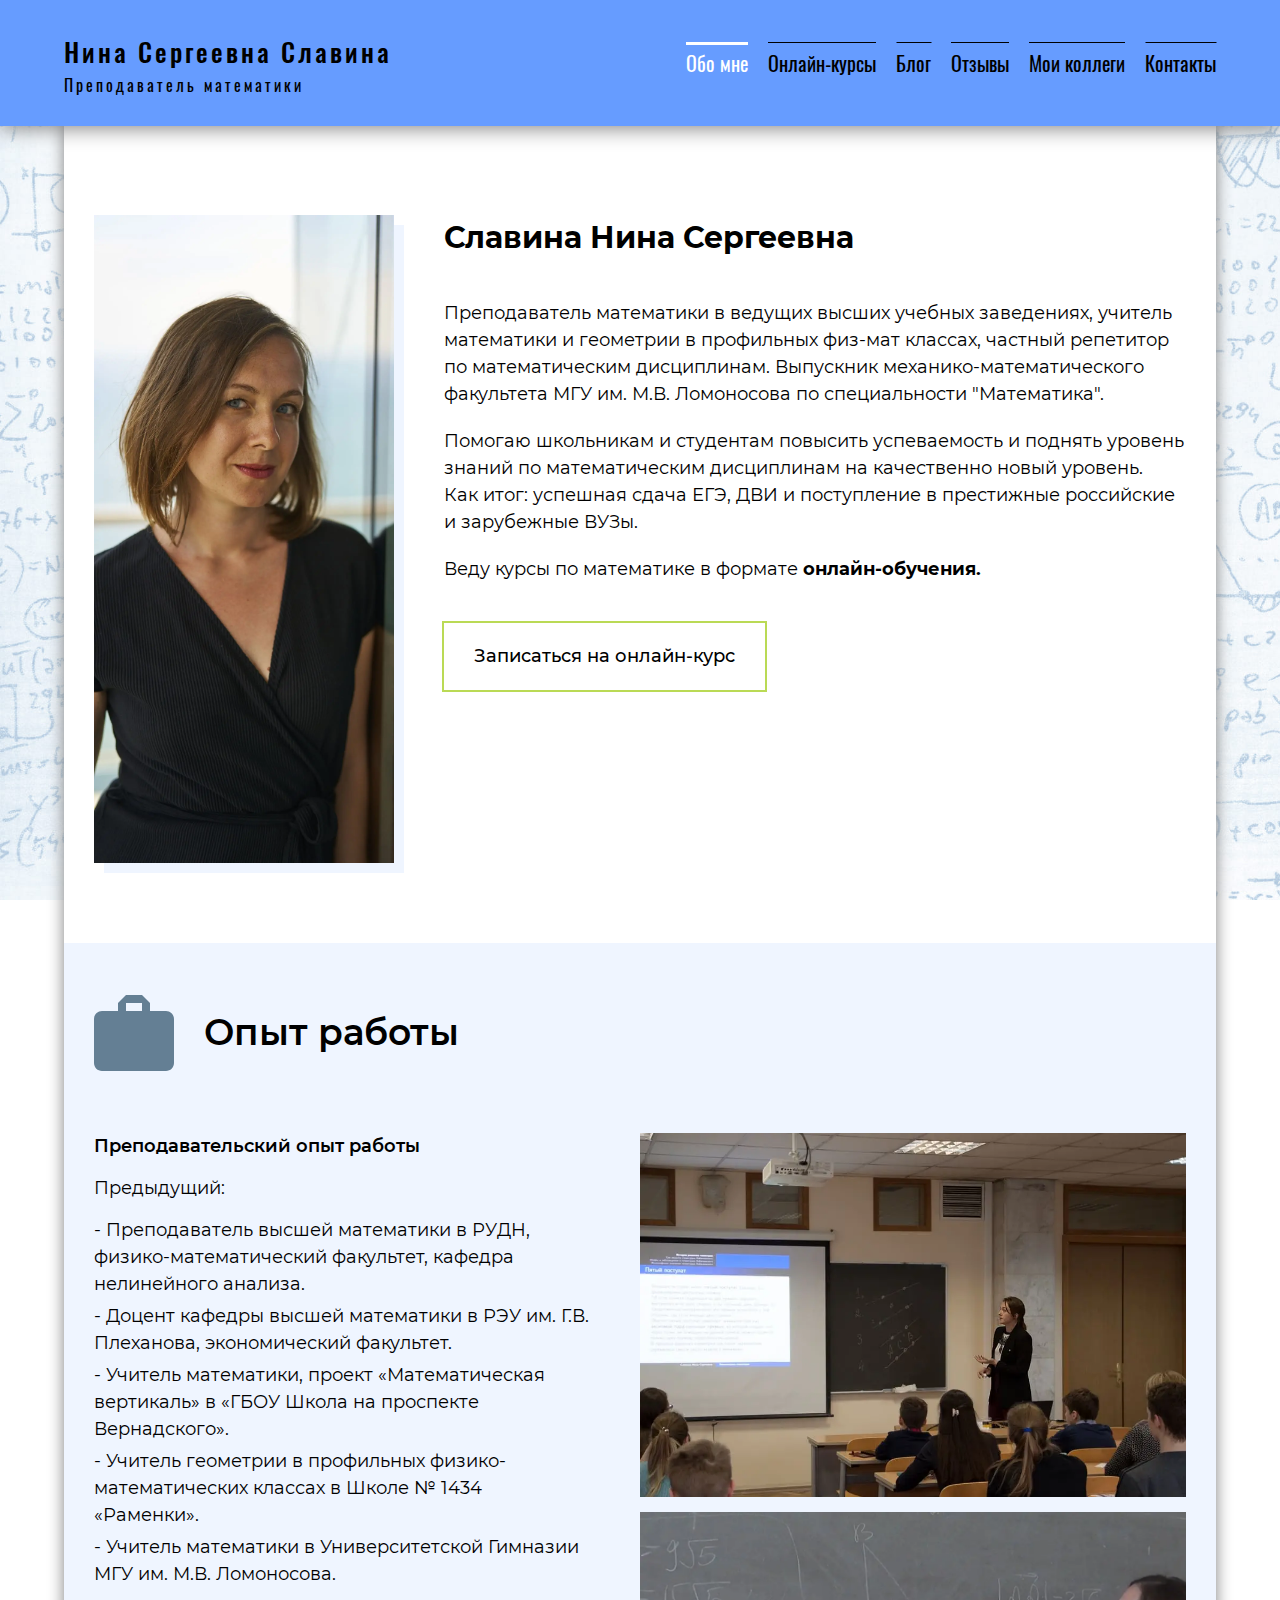
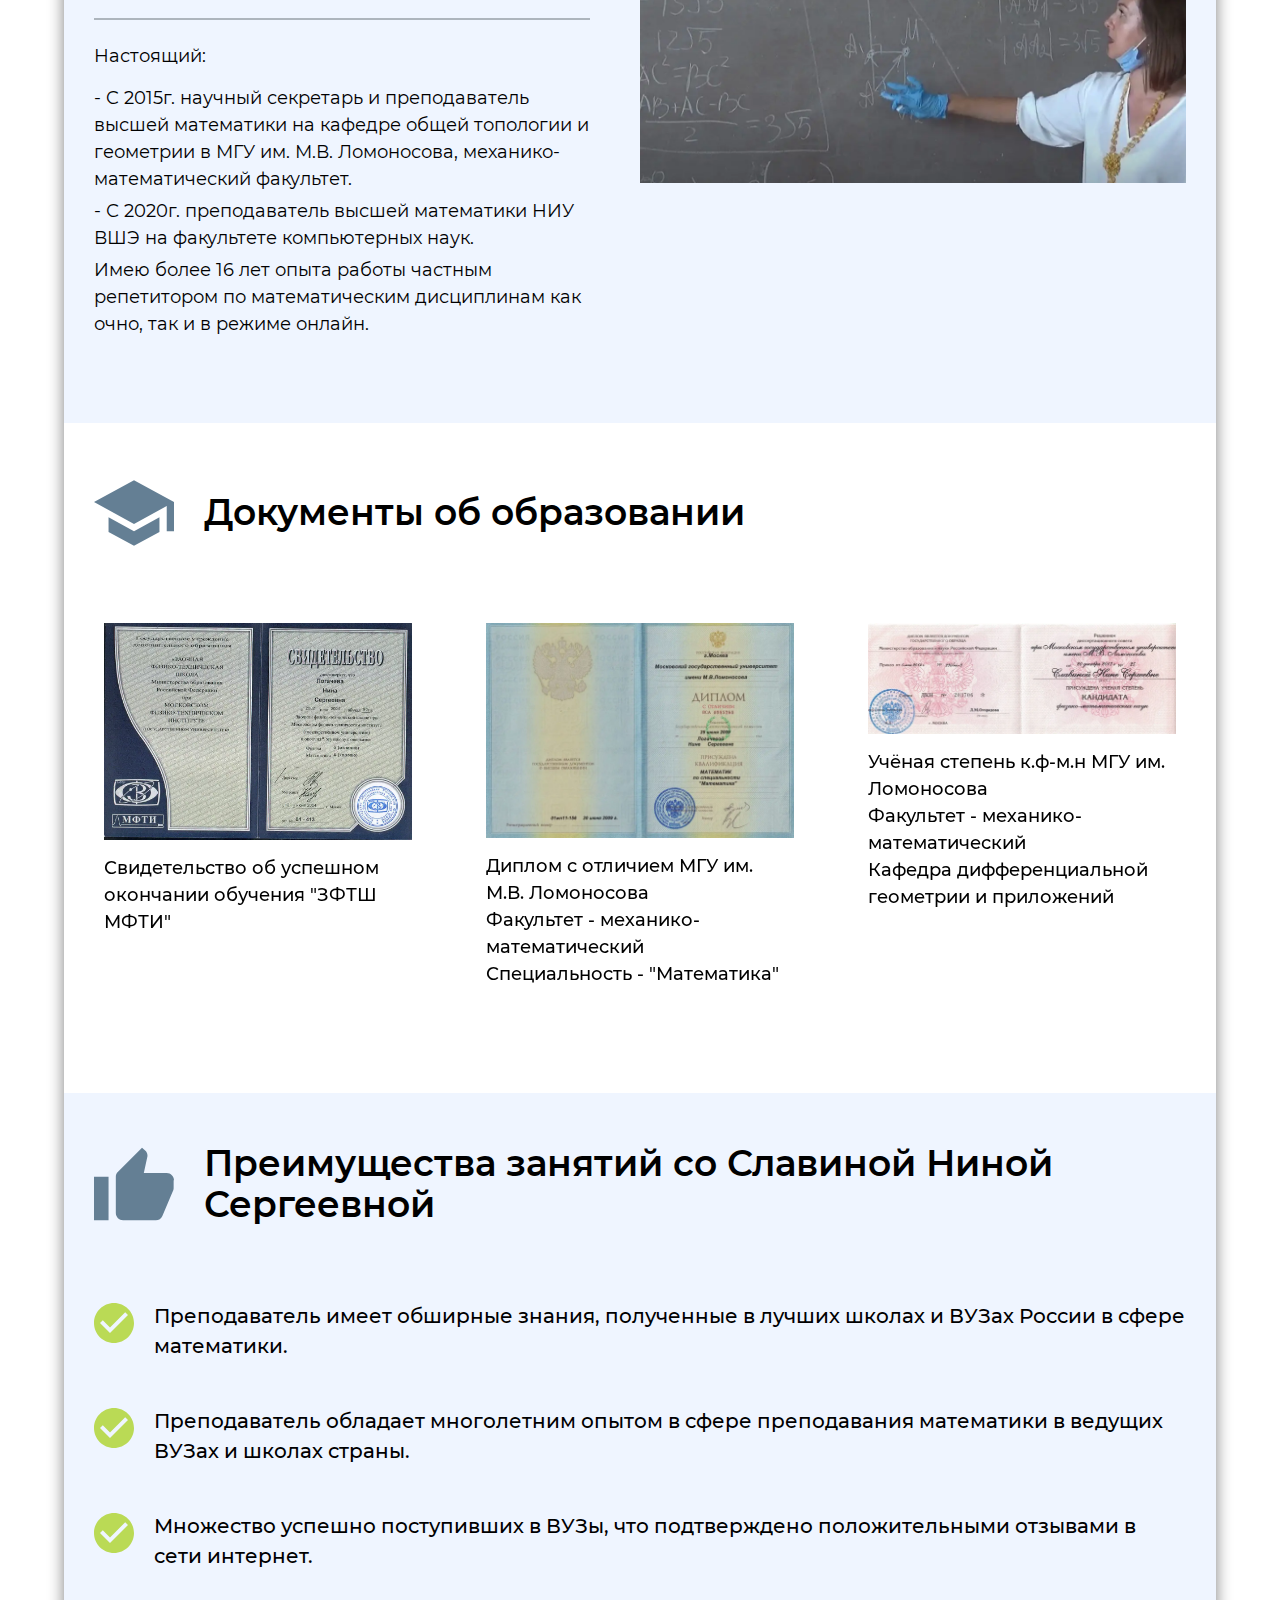
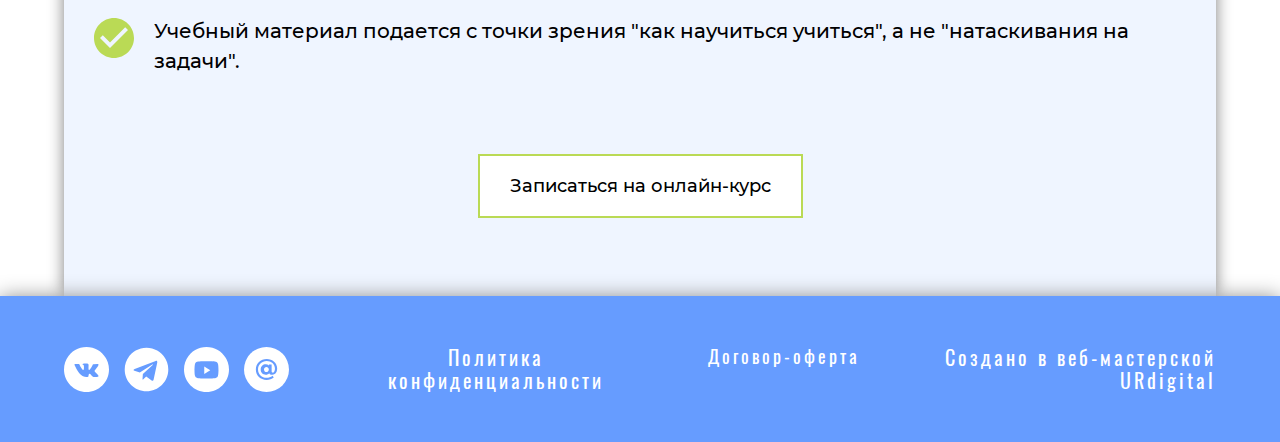
==== commit 85c854af: "added some changes" ====
--- a/index.html
+++ b/index.html
@@ -77,6 +77,14 @@
               </li>
               <li class="slide-menu">
                 <a
+                  class="coworkers-click menu__item-logo"
+                  href="coworkers.html"
+                  data-id-nav="coworkers"
+                  >Мои коллеги</a
+                >
+              </li>
+              <li class="slide-menu">
+                <a
                   class="order-click menu__item-logo"
                   href="contacts.html"
                   data-id-nav="contacts"
@@ -116,6 +124,11 @@
                 <li>
                   <a href="feedbacks.html" class="order-click menu__item"
                     >Отзывы</a
+                  >
+                </li>
+                <li>
+                  <a href="coworkers.html" class="coworkers-click menu__item"
+                    >Мои коллеги</a
                   >
                 </li>
                 <li>
@@ -425,6 +438,10 @@
                   href="https://www.youtube.com/channel/UCtljxRy92SbRHNs7DqCZVHQ"
                   class="inside__lowest-link vk"
                 ></a>
+                <a
+                  href="mailto:slavinanina@list.ru, math@ninaslavina.ru, slavin.yaroslav@bk.ru"
+                  class="inside__lowest-link email"
+                ></a>
               </div>
             </div>
           </div>
--- a/css/style.min.css
+++ b/css/style.min.css
@@ -1 +1,5400 @@
-@font-face {font-family: "Montserrat";src: url("../fonts/Montserrat-Light.eot");src: local("Montserrat Light"), local("Montserrat-Light"), url("../fonts/Montserrat-Light.eot?#iefix") format("embedded-opentype"), url("../fonts/Montserrat-Light.woff") format("woff"), url("../fonts/Montserrat-Light.ttf") format("truetype");font-weight: 300;font-style: normal;}@font-face {font-family: "Montserrat";src: url("../fonts/Montserrat-MediumItalic.eot");src: local("Montserrat Medium Italic"), local("Montserrat-MediumItalic"), url("../fonts/Montserrat-MediumItalic.eot?#iefix") format("embedded-opentype"), url("../fonts/Montserrat-MediumItalic.woff") format("woff"), url("../fonts/Montserrat-MediumItalic.ttf") format("truetype");font-weight: 500;font-style: italic;}@font-face {font-family: "Montserrat";src: url("../fonts/Montserrat-Thin.eot");src: local("Montserrat Thin"), local("Montserrat-Thin"), url("../fonts/Montserrat-Thin.eot?#iefix") format("embedded-opentype"), url("../fonts/Montserrat-Thin.woff") format("woff"), url("../fonts/Montserrat-Thin.ttf") format("truetype");font-weight: 100;font-style: normal;}@font-face {font-family: "Montserrat";src: url("../fonts/Montserrat-ExtraLightItalic.eot");src: local("Montserrat ExtraLight Italic"), local("Montserrat-ExtraLightItalic"), url("../fonts/Montserrat-ExtraLightItalic.eot?#iefix") format("embedded-opentype"), url("../fonts/Montserrat-ExtraLightItalic.woff") format("woff"), url("../fonts/Montserrat-ExtraLightItalic.ttf") format("truetype");font-weight: 200;font-style: italic;}@font-face {font-family: "Montserrat";src: url("../fonts/Montserrat-BoldItalic.eot");src: local("Montserrat Bold Italic"), local("Montserrat-BoldItalic"), url("../fonts/Montserrat-BoldItalic.eot?#iefix") format("embedded-opentype"), url("../fonts/Montserrat-BoldItalic.woff") format("woff"), url("../fonts/Montserrat-BoldItalic.ttf") format("truetype");font-weight: bold;font-style: italic;}@font-face {font-family: "Montserrat";src: url("../fonts/Montserrat-SemiBold.eot");src: local("Montserrat SemiBold"), local("Montserrat-SemiBold"), url("../fonts/Montserrat-SemiBold.eot?#iefix") format("embedded-opentype"), url("../fonts/Montserrat-SemiBold.woff") format("woff"), url("../fonts/Montserrat-SemiBold.ttf") format("truetype");font-weight: 600;font-style: normal;}@font-face {font-family: "Montserrat";src: url("../fonts/Montserrat-ExtraLight.eot");src: local("Montserrat ExtraLight"), local("Montserrat-ExtraLight"), url("../fonts/Montserrat-ExtraLight.eot?#iefix") format("embedded-opentype"), url("../fonts/Montserrat-ExtraLight.woff") format("woff"), url("../fonts/Montserrat-ExtraLight.ttf") format("truetype");font-weight: 200;font-style: normal;}@font-face {font-family: "Montserrat";src: url("../fonts/Montserrat-ExtraBoldItalic.eot");src: local("Montserrat ExtraBold Italic"), local("Montserrat-ExtraBoldItalic"), url("../fonts/Montserrat-ExtraBoldItalic.eot?#iefix") format("embedded-opentype"), url("../fonts/Montserrat-ExtraBoldItalic.woff") format("woff"), url("../fonts/Montserrat-ExtraBoldItalic.ttf") format("truetype");font-weight: 800;font-style: italic;}@font-face {font-family: "Montserrat";src: url("../fonts/Montserrat-Italic.eot");src: local("Montserrat Italic"), local("Montserrat-Italic"), url("../fonts/Montserrat-Italic.eot?#iefix") format("embedded-opentype"), url("../fonts/Montserrat-Italic.woff") format("woff"), url("../fonts/Montserrat-Italic.ttf") format("truetype");font-weight: normal;font-style: italic;}@font-face {font-family: "Montserrat";src: url("../fonts/Montserrat-Bold.eot");src: local("Montserrat Bold"), local("Montserrat-Bold"), url("../fonts/Montserrat-Bold.eot?#iefix") format("embedded-opentype"), url("../fonts/Montserrat-Bold.woff") format("woff"), url("../fonts/Montserrat-Bold.ttf") format("truetype");font-weight: bold;font-style: normal;}@font-face {font-family: "Montserrat";src: url("../fonts/Montserrat-LightItalic.eot");src: local("Montserrat Light Italic"), local("Montserrat-LightItalic"), url("../fonts/Montserrat-LightItalic.eot?#iefix") format("embedded-opentype"), url("../fonts/Montserrat-LightItalic.woff") format("woff"), url("../fonts/Montserrat-LightItalic.ttf") format("truetype");font-weight: 300;font-style: italic;}@font-face {font-family: "Montserrat";src: url("../fonts/Montserrat-BlackItalic.eot");src: local("Montserrat Black Italic"), local("Montserrat-BlackItalic"), url("../fonts/Montserrat-BlackItalic.eot?#iefix") format("embedded-opentype"), url("../fonts/Montserrat-BlackItalic.woff") format("woff"), url("../fonts/Montserrat-BlackItalic.ttf") format("truetype");font-weight: 900;font-style: italic;}@font-face {font-family: "Montserrat";src: url("../fonts/Montserrat-SemiBoldItalic.eot");src: local("Montserrat SemiBold Italic"), local("Montserrat-SemiBoldItalic"), url("../fonts/Montserrat-SemiBoldItalic.eot?#iefix") format("embedded-opentype"), url("../fonts/Montserrat-SemiBoldItalic.woff") format("woff"), url("../fonts/Montserrat-SemiBoldItalic.ttf") format("truetype");font-weight: 600;font-style: italic;}@font-face {font-family: "Montserrat";src: url("../fonts/Montserrat-Regular.eot");src: local("Montserrat Regular"), local("Montserrat-Regular"), url("../fonts/Montserrat-Regular.eot?#iefix") format("embedded-opentype"), url("../fonts/Montserrat-Regular.woff") format("woff"), url("../fonts/Montserrat-Regular.ttf") format("truetype");font-weight: normal;font-style: normal;}@font-face {font-family: "Montserrat";src: url("../fonts/Montserrat-Medium.eot");src: local("Montserrat Medium"), local("Montserrat-Medium"), url("../fonts/Montserrat-Medium.eot?#iefix") format("embedded-opentype"), url("../fonts/Montserrat-Medium.woff") format("woff"), url("../fonts/Montserrat-Medium.ttf") format("truetype");font-weight: 500;font-style: normal;}@font-face {font-family: "Montserrat";src: url("../fonts/Montserrat-ExtraBold.eot");src: local("Montserrat ExtraBold"), local("Montserrat-ExtraBold"), url("../fonts/Montserrat-ExtraBold.eot?#iefix") format("embedded-opentype"), url("../fonts/Montserrat-ExtraBold.woff") format("woff"), url("../fonts/Montserrat-ExtraBold.ttf") format("truetype");font-weight: 800;font-style: normal;}@font-face {font-family: "Montserrat";src: url("../fonts/Montserrat-Black.eot");src: local("Montserrat Black"), local("Montserrat-Black"), url("../fonts/Montserrat-Black.eot?#iefix") format("embedded-opentype"), url("../fonts/Montserrat-Black.woff") format("woff"), url("../fonts/Montserrat-Black.ttf") format("truetype");font-weight: 900;font-style: normal;}@font-face {font-family: "Montserrat";src: url("../fonts/Montserrat-ThinItalic.eot");src: local("Montserrat Thin Italic"), local("Montserrat-ThinItalic"), url("../fonts/Montserrat-ThinItalic.eot?#iefix") format("embedded-opentype"), url("../fonts/Montserrat-ThinItalic.woff") format("woff"), url("../fonts/Montserrat-ThinItalic.ttf") format("truetype");font-weight: 100;font-style: italic;}@font-face {font-family: "Oswald";src: url("../fonts/Oswald-SemiBold.eot");src: local("Oswald SemiBold"), local("Oswald-SemiBold"), url("../fonts/Oswald-SemiBold.eot?#iefix") format("embedded-opentype"), url("../fonts/Oswald-SemiBold.woff") format("woff"), url("../fonts/Oswald-SemiBold.ttf") format("truetype");font-weight: 600;font-style: normal;}@font-face {font-family: "Oswald";src: url("../fonts/Oswald-ExtraLight.eot");src: local("Oswald ExtraLight"), local("Oswald-ExtraLight"), url("../fonts/Oswald-ExtraLight.eot?#iefix") format("embedded-opentype"), url("../fonts/Oswald-ExtraLight.woff") format("woff"), url("../fonts/Oswald-ExtraLight.ttf") format("truetype");font-weight: 200;font-style: normal;}@font-face {font-family: "Oswald";src: url("../fonts/Oswald-Light.eot");src: local("Oswald Light"), local("Oswald-Light"), url("../fonts/Oswald-Light.eot?#iefix") format("embedded-opentype"), url("../fonts/Oswald-Light.woff") format("woff"), url("../fonts/Oswald-Light.ttf") format("truetype");font-weight: 300;font-style: normal;}@font-face {font-family: "Oswald";src: url("../fonts/Oswald-Bold.eot");src: local("Oswald Bold"), local("Oswald-Bold"), url("../fonts/Oswald-Bold.eot?#iefix") format("embedded-opentype"), url("../fonts/Oswald-Bold.woff") format("woff"), url("../fonts/Oswald-Bold.ttf") format("truetype");font-weight: bold;font-style: normal;}@font-face {font-family: "Oswald";src: url("../fonts/Oswald-Regular.eot");src: local("Oswald Regular"), local("Oswald-Regular"), url("../fonts/Oswald-Regular.eot?#iefix") format("embedded-opentype"), url("../fonts/Oswald-Regular.woff") format("woff"), url("../fonts/Oswald-Regular.ttf") format("truetype");font-weight: normal;font-style: normal;}@font-face {font-family: "Oswald";src: url("../fonts/Oswald-Medium.eot");src: local("Oswald Medium"), local("Oswald-Medium"), url("../fonts/Oswald-Medium.eot?#iefix") format("embedded-opentype"), url("../fonts/Oswald-Medium.woff") format("woff"), url("../fonts/Oswald-Medium.ttf") format("truetype");font-weight: 500;font-style: normal;}ul {list-style: none;}* {margin: 0;padding: 0;word-wrap: break-word;box-sizing: border-box;}a {text-decoration: none;}body {margin-left: auto;margin-right: auto;margin-top: 0px;padding: 0px;min-width: 320px;background-color: #ffffff;display: flex;flex-direction: column;min-height: 100vh;overflow-x: hidden;font-family: "Montserrat";position: relative;background-image: url("../img/math-desk-light.jpg");background-repeat: no-repeat;background-size: cover;background-attachment: fixed;}html {overflow-x: hidden;}main {flex-grow: 1;}.footer {flex-shrink: 0;}h, h2, h3, p {margin: 0px;padding: 0px;}.main-info {min-width: 320px;margin: 0 auto;padding-left: 0px;padding-right: 0px;}.upper-menu {position: fixed;top: 0px;left: 0px;display: flex;flex-direction: row;justify-content: center;width: 100%;background-color: #669cff;z-index: 20;box-shadow: 0px 2px 20px 0px gray;transition-property: transform;transition-duration: 0.5s;color: #000000;}.wrap-sec {width: 90%;max-width: 1300px;background-color: #669cff;display: flex;flex-direction: row;justify-content: space-between;margin-left: auto;margin-right: auto;}.upper-menu__list-menu {box-sizing: border-box;display: flex;flex-direction: row;flex-wrap: wrap;justify-content: flex-start;align-items: center;align-content: center;height: 68px;position: relative;background-color: #669cff;width: 100%;}.shift__down {display: none;position: absolute;left: 0px;top: 100%;width: inherit;height: 120px;background-color: #ffffff;border-top: 2px solid #00000029;}@media (min-width: 660px) {.upper-menu__list-menu {height: 80px;align-content: center;}}@media (min-width: 960px) {.upper-menu__list-menu {height: 126px;max-width: 1200px;width: auto;}}.list-menu__logo {font-weight: bold;font-size: 20px;color: #000000;text-transform: uppercase;}#menu__toggle {opacity: 0;pointer-events: none;}.menu__btn {display: inline-block;position: static;top: 16px;right: 32px;width: 27px;height: 27px;cursor: pointer;z-index: 20;}@media (min-width: 660px) {.menu__btn {top: 22px;}}@media (min-width: 960px) {.menu__btn {display: none;}}.bar1, .bar2, .bar3 {display: flex;width: 27px;height: 3px;background-color: #000000;margin: 6px 0;transition: 0.2s;}.change1 {-webkit-transform: rotate(-45deg) translate(-4px, 20px);transform: rotate(-45deg) translate(-3px, 8px);}.change2 {opacity: 0;}.change3 {-webkit-transform: rotate(45deg) translate(0px, 0px);transform: rotate(45deg) translate(-5px, -9px);}.menu__box {display: block;position: fixed;visibility: hidden;text-align: center;z-index: 20;opacity: 0;top: 0%;left: 0%;width: 100%;margin-top: 68px;padding: 0px;box-sizing: border-box;padding-bottom: 15px;list-style: none;background-color: #669cff;transition-duration: 0.25s;box-shadow: 0px 6px 8px -4px #000000;}.show-box {visibility: visible;opacity: 1;}.list-menu__hamburger-menu {display: flex;flex-direction: row;flex-wrap: wrap;justify-content: space-between;align-items: center;align-content: center;box-sizing: border-box;width: 100%;}@media (min-width: 960px) {.menu__box, .list-menu__hamburger-menu {display: none;}}.menu__item {display: block;padding-bottom: 15px;padding-top: 10px;box-sizing: border-box;padding-left: 20px;padding-right: 20px;color: #000000;font-family: "Oswald";font-size: 20px;font-weight: 400;text-decoration: none;transition-property: text-shadow;transition-duration: 250ms;position: relative;}.menu__item:hover {color: #ffffff;}.menu__item::after {background-color: #000000;display: block;position: absolute;content: "";height: 3px;width: 30%;top: 0px;left: 50%;-webkit-transition: width 0.2s ease-in-out;-moz--transition: width 0.2s ease-in-out;transition: width 0.2s ease-in-out;-webkit-transform: translateX(-50%);-moz-transform: translateX(-50%);transform: translateX(-50%);}.menu__item:hover::after, .menu__item:focus::after {background-color: #ffffff;}.box__enter {padding-top: 20px;padding-bottom: 0px;}.rules__enter {padding-top: 20px;padding-bottom: 0px;}.inside__links {width: 100%;display: flex;flex-direction: row;justify-content: center;align-items: center;align-content: center;box-sizing: border-box;align-self: center;margin-bottom: 30px;color: #ffffff;font-size: 14px;font-weight: 400;}@media (min-width: 660px) {.inside__links {width: 90%;margin-bottom: 40px;flex-direction: column;justify-content: space-between;font-size: 16px;width: auto;}.links-center {text-align: center;}}@media (min-width: 960px) {.inside__links {font-size: 18px;width: 25%;margin-bottom: 20px;margin-top: 20px;}.links-center {text-align: right;}}.social {display: flex;flex-direction: column;justify-content: center;align-items: center;align-content: center;box-sizing: border-box;text-decoration: none;color: #1066aa;font-size: 13px;}.links__social {display: flex;flex-direction: row;justify-content: space-between;align-items: center;align-content: center;box-sizing: border-box;width: 100px;}h1 {margin: 0px !important;padding: 0px;}.low-info {width: 100%;box-shadow: 0px 2px 20px 0px gray;background-color: #669cff;}.low-info__inside {display: flex;flex-direction: column;justify-content: center;align-items: center;align-content: center;padding-top: 20px;padding-bottom: 36px;box-sizing: border-box;width: 320px;margin-left: auto;margin-right: auto;}@media (min-width: 660px) {.low-info__inside {width: 100%;max-width: 660px;flex-direction: row;justify-content: space-between;align-items: flex-start;}}@media (min-width: 960px) {.low-info__inside {width: 90%;max-width: 1300px;padding-top: 30px;padding-bottom: 10px;}}.main-info__items {display: flex;flex-direction: row;flex-wrap: wrap;justify-content: space-between;box-sizing: border-box;padding-top: 68px;background-color: rgba(255, 255, 255, 0.8);width: 100%;max-width: 1300px;margin-left: auto;margin-right: auto;box-shadow: 0px 0px 15px 0px gray;}@media (min-width: 660px) {.main-info__items {padding-top: 130px;background-color: rgba(255, 255, 255, 1);width: 90%;}}@media (min-width: 960px) {.main-info__items {padding-top: 200px;}}.center {width: 100%;margin: auto;}.link-item__image {filter: brightness(60%);}.image-bigger {display: none;}@media (min-width: 960px) {.link-item__image {display: none;}.image-bigger {display: inline-block;filter: brightness(60%);}}.items__about-company {display: flex;flex-direction: row;flex-wrap: wrap;justify-content: center;padding-top: 20px;box-sizing: border-box;width: 100%;}.about-inner-wrap {display: flex;flex-direction: column;flex-wrap: wrap;justify-content: center;align-content: center;align-items: center;}@media (min-width: 660px) {.items__about-company {margin-left: auto;margin-right: auto;}}@media (min-width: 960px) {.items__about-company {width: 100%;}.about-inner-wrap {width: 100%;max-width: 1200px;flex-direction: row;justify-content: space-between;align-items: flex-start;}}.about-company__text {display: flex;flex-direction: row;justify-content: center;flex-wrap: wrap;width: 100%;margin-right: auto;margin-left: auto;max-width: 1200px;font-family: "Fira Sans", sans-serif;font-size: 18px;padding: 40px 10px 40px 10px;line-height: 1.5;font-weight: 100;text-transform: uppercase;color: #000000;text-align: center;}@media (min-width: 660px) {.about-company__text {font-size: 20px;padding: 40px 15px 40px 15px;}}@media (min-width: 960px) {.about-company__text {font-size: 22px;padding: 50px 15px 50px 15px;}}.about-company__deeper {display: flex;flex-direction: row;flex-wrap: wrap;justify-content: space-between;box-sizing: border-box;align-items: baseline;align-content: center;font-family: "Fira Sans", sans-serif;font-size: 10px;font-weight: 500;font-weight: bold;text-transform: uppercase;color: #000000;width: 94px;}@media (min-width: 660px) {.about-company__deeper {font-size: 12px;width: 104px;}}@media (min-width: 960px) {.about-company__deeper {font-size: 14px;width: 70%;justify-content: flex-start;margin-left: auto;}.deeper__image {margin-left: 16px;}}.items__news {display: flex;flex-direction: column;flex-wrap: wrap;justify-content: center;align-content: center;align-items: center;box-sizing: border-box;width: 100%;}.news__title {font-family: "Fira Sans", sans-serif;font-size: 16px;font-weight: 600;text-transform: uppercase;padding-bottom: 20px;font-weight: bold;color: #000000;padding-right: 15px;padding-left: 15px;}.news__img {margin-left: auto;margin-right: auto;margin-bottom: 20px;object-fit: cover;width: 100%;height: auto;}@media (min-width: 660px) {.img--half {width: 49%;max-height: 300px;margin-left: 0px;margin-right: 0px;}.img--full {max-height: 300px;}.news__img {margin-bottom: 15px;}}@media (min-width: 960px) {.news__img {margin-bottom: 20px;}}.news__deeper {display: flex;flex-direction: row;flex-wrap: wrap;justify-content: center;align-items: center;align-content: center;font-family: "Fira Sans", sans-serif;font-size: 10px;font-weight: 600;text-transform: uppercase;color: #000000;margin-bottom: 31px;background-color: transparent;border: none;outline: none;cursor: pointer;}@media (min-width: 960px) {.news__deeper {margin-bottom: 77px;font-size: 14px;}}.items__form {display: flex;flex-direction: row;flex-wrap: wrap;justify-content: center;margin-top: 20px;padding-right: 15px;padding-left: 15px;box-sizing: border-box;margin-left: auto;margin-right: auto;width: 100%;padding-bottom: 40px;}@media (min-width: 960px) {.items__form {width: 100%;max-width: 1200px;margin-top: 60px;}}.enter-title {display: flex;flex-direction: row;justify-content: center;align-items: center;align-content: center;flex-wrap: wrap;font-style: normal;font-weight: 300;font-size: 16px;text-align: center;background-color: rgb(255, 255, 255, 0.3);width: 100%;padding: 20px 5px 20px 5px;box-sizing: border-box;color: #000000;border-top-left-radius: 6px;border-top-right-radius: 6px;}@media (min-width: 960px) {.enter-title {font-size: 20px;}}.popup-options {display: flex;flex-direction: column;justify-content: center;align-items: flex-start;flex-wrap: wrap;margin-bottom: 20px;box-sizing: border-box;padding-top: 30px;padding-bottom: 30px;border: 1px solid rgb(255, 255, 255, 0.3);border-bottom-left-radius: 6px;border-bottom-right-radius: 6px;width: 100%;}.popup-item {display: flex;flex-direction: column;justify-content: center;align-items: center;flex-wrap: wrap;width: 100%;}.popup-item-products {display: flex;flex-direction: row;justify-content: flex-start;align-items: center;align-content: center;flex-wrap: wrap;box-sizing: border-box;width: 90%;margin-bottom: 20px;}@media (min-width: 960px) {.popup-options {justify-content: space-between;}}.popup-field {display: flex;flex-direction: column;justify-content: center;align-items: flex-start;flex-wrap: wrap;width: 100%;position: relative;padding-top: 15px;}.popup-field-products {display: flex;flex-direction: row;justify-content: center;align-items: center;align-content: center;flex-wrap: wrap;position: relative;font-weight: 300;font-size: 16px;color: #000000;}@media (min-width: 960px) {.popup-field-products {font-size: 20px;}}.cast-radio, .cast-checkbox {position: absolute;z-index: -1;opacity: 0;top: 0px;right: 0px;}.cast-radio + label, .cast-checkbox + label {display: flex;align-items: center;user-select: none;}.cast-radio + label::before {content: "";display: flex;width: 1em;height: 1em;flex-shrink: 0;flex-grow: 0;border: 1px solid #adb5bd;border-radius: 50%;margin-right: 0.5em;background-repeat: no-repeat;background-position: center center;background-size: 50% 50%;}.cast-checkbox + label::before {content: "";display: flex;width: 1em;height: 1em;flex-shrink: 0;flex-grow: 0;border: 1px solid #adb5bd;margin-right: 0.5em;background-repeat: no-repeat;background-position: center center;background-size: cover;}.cast-radio:not(:disabled):active + label::before {background-color: #669cff;border-color: #669cff;}.cast-radio:focus:not(:checked) + label::before {border-color: #669cff;}.cast-radio:checked + label::before {border-color: #669cff;background-image: url("../img/circle.svg");background-repeat: no-repeat;background-size: 50%;background-position: center;}.cast-radio:disabled + label::before {background-color: #e9ecef;}.cast-checkbox:not(:disabled):active + label::before {background-color: #669cff;border-color: #669cff;}.cast-checkbox:focus:not(:checked) + label::before {border-color: #669cff;}.cast-checkbox:checked + label::before {border-color: #669cff;background-image: url("../img/checked.svg");background-repeat: no-repeat;background-size: cover;background-position: center;}.cast-checkbox:disabled + label::before {background-color: #e9ecef;}.title-field {width: 90%;font-weight: 300;font-size: 16px;color: #000000;padding-bottom: 4px;margin-left: auto;margin-right: auto;}@media (min-width: 960px) {.title-field {font-size: 20px;}}.enter-field {background-color: transparent;border: none;outline: none;margin-bottom: 20px;width: 90%;margin-left: auto;margin-right: auto;height: 32px;box-sizing: border-box;padding-left: 15px;padding-right: 15px;box-shadow: 0px 0px 0px 1px rgb(255, 255, 255, 0.3);font-size: 16px;color: #000000;font-family: "Fira Sans", sans-serif;position: relative;}@media (min-width: 960px) {.enter-field {font-size: 20px;height: 40px;}}.popup-options-products {display: flex;flex-direction: row;justify-content: center;align-items: flex-start;flex-wrap: wrap;margin-bottom: 20px;box-sizing: border-box;padding-top: 30px;padding-bottom: 30px;width: 100%;border: 1px solid rgb(255, 255, 255, 0.3);border-bottom-left-radius: 6px;border-bottom-right-radius: 6px;position: relative;}@media (min-width: 660px) {.popup-options-products {margin-bottom: 0px;min-height: 460px;}.popup-options {margin-bottom: 0px;min-height: 460px;justify-content: space-between;}}@media (min-width: 960px) {.popup-options-products {height: 560px;}.popup-options {height: 560px;}}.name-field {background-color: transparent;border: none;outline: none;margin-bottom: 20px;width: 90%;margin-left: auto;margin-right: auto;height: 32px;box-sizing: border-box;padding-left: 15px;padding-right: 15px;box-shadow: 0px 0px 0px 1px rgb(255, 255, 255, 0.3);font-size: 16px;color: #000000;font-family: "Fira Sans", sans-serif;position: relative;}@media (min-width: 960px) {.name-field {font-size: 20px;height: 40px;}}.enter-field:focus, .name-field:focus {background-color: #14a5da1f;}.button-wrap {display: flex;flex-direction: column;transform: rotatex(10deg);animation: rotateAngle 3s linear infinite;width: 100%;}.enter-profile-button {display: flex;flex-direction: row;justify-content: center;align-items: center;align-content: center;position: relative;margin: 0.5em 0;padding: 0.8em 2.2em;cursor: pointer;background: #ffffff;border: none;border-radius: 0.4em;text-transform: uppercase;font-size: 18px;font-family: "Fira Sans", sans-serif;font-weight: 500;letter-spacing: 0.04em;mix-blend-mode: color-dodge;perspective: 500px;transform-style: preserve-3d;color: #000000;outline: none;width: 100%;}@media (min-width: 660px) {.enter-profile-button {width: 50%;font-size: 20px;}.button-wrap {flex-direction: row;justify-content: center;}}.enter-profile-button:before, .enter-profile-button:after {--z: 0px;position: absolute;top: 0;left: 0;display: block;content: "";width: 100%;height: 100%;opacity: 0;mix-blend-mode: inherit;border-radius: inherit;transform-style: preserve-3d;transform: translate3d( calc(var(--z) * 0px), calc(var(--z) * 0px), calc(var(--z) * 0px) );}.enter-profile-button:after {background-color: #5d00ff;}.enter-profile-button:before {background-color: #ff1731;}.enter-profile-button:hover {background-color: #fff65b;transition: background 0.3s 0.1s;}.enter-profile-button:hover:before {--z: 0.04;animation: translateWobble 2.2s ease forwards;}.enter-profile-button:hover:after {--z: -0.06;animation: translateWobble 2.2s ease forwards;}.inner-text-wrap {mix-blend-mode: none;display: block;}@keyframes rotateAngle {0% {transform: rotateY(0deg) rotateX(5deg);animation-timing-function: cubic-bezier(0.61, 1, 0.88, 1);}25% {transform: rotateY(10deg) rotateX(5deg);}50% {transform: rotateY(0deg) rotateX(5deg);animation-timing-function: cubic-bezier(0.61, 1, 0.88, 1);}75% {transform: rotateY(-10deg) rotateX(5deg);}100% {transform: rotateY(0deg) rotateX(5deg);}}@keyframes translateWobble {0% {opacity: 0;transform: translate3d( calc(var(--z) * 0px), calc(var(--z) * 0px), calc(var(--z) * 0px) );}16% {transform: translate3d( calc(var(--z) * 160px), calc(var(--z) * 160px), calc(var(--z) * 160px) );}28% {opacity: 1;transform: translate3d( calc(var(--z) * 70px), calc(var(--z) * 70px), calc(var(--z) * 70px) );}44% {transform: translate3d( calc(var(--z) * 130px), calc(var(--z) * 130px), calc(var(--z) * 130px) );}59% {transform: translate3d( calc(var(--z) * 85px), calc(var(--z) * 85px), calc(var(--z) * 85px) );}73% {transform: translate3d( calc(var(--z) * 110px), calc(var(--z) * 110px), calc(var(--z) * 110px) );}88% {opacity: 1;transform: translate3d( calc(var(--z) * 90px), calc(var(--z) * 90px), calc(var(--z) * 90px) );}100% {opacity: 1;transform: translate3d( calc(var(--z) * 100px), calc(var(--z) * 100px), calc(var(--z) * 100px) );}}@media (min-width: 960px) {.enter-profile-button {font-size: 24px;}}.registration {display: flex;flex-direction: row;justify-content: center;flex-wrap: wrap;align-items: baseline;}.registration-text {margin-right: 10px;font-style: normal;font-weight: 400;font-size: 14px;color: #84859e;}.registration-link {color: #2931ff;text-decoration: none;font-size: 14px;font-weight: 700;}.enter-field-area {border: none;box-sizing: border-box;font-size: 10px;outline: none;width: 100%;padding-left: 15px;padding-right: 15px;padding-top: 15px;box-shadow: 0px 0px 0px 1px #e76400;background-color: transparent;border: none;outline: none;width: 90%;margin-left: auto;margin-right: auto;box-shadow: 0px 0px 0px 1px rgb(255, 255, 255, 0.3);font-size: 16px;color: #000000;font-family: "Fira Sans", sans-serif;resize: none;}.enter-field-area:focus {background-color: #14a5da1f;}@media (min-width: 960px) {.enter-field-area {font-size: 20px;}}.orange-field {color: #e76400;}.form__inner {width: 100%;box-sizing: border-box;position: relative;border-radius: 6px;font-family: "Fira Sans", sans-serif;perspective: 1500px;}@media (min-width: 660px) {.double-wrap {display: flex;flex-direction: row;justify-content: space-between;flex-wrap: wrap;width: 100%;margin-bottom: 20px;}.wrap-option-items {width: 49%;}}@media (min-width: 960px) {.form__inner {width: 100%;max-width: 1200px;}.wrap-option-items {width: 32%;}}.inside__title {display: flex;flex-direction: row;justify-content: center;flex-wrap: wrap;align-items: center;padding-bottom: 10px;}@media (min-width: 960px) {.inside__title {padding-bottom: 20px;}}.inside__adress {display: flex;flex-direction: row;justify-content: center;align-items: center;align-content: center;flex-wrap: wrap;align-items: center;padding-bottom: 20px;text-align: center;font-size: 14px;}@media (min-width: 960px) {.inside__adress {padding-bottom: 60px;}}p {margin: 0px;padding: 0px;}.inside__tel {display: flex;flex-direction: row;justify-content: center;align-items: center;align-content: center;flex-wrap: wrap;align-items: center;padding-bottom: 26px;text-align: center;font-size: 14px;color: #000000;}.inside__link-item {display: flex;flex-direction: row;justify-content: center;align-items: center;align-content: center;flex-wrap: wrap;align-items: center;padding-bottom: 8px;text-align: center;font-size: 14px;color: #000000;}.links__title {display: flex;flex-direction: row;justify-content: center;align-items: center;align-content: center;flex-wrap: wrap;align-items: center;padding-bottom: 20px;font-size: 14px;font-weight: normal;}.inside__subscribe {display: flex;flex-direction: column;justify-content: center;align-items: center;align-content: center;box-sizing: border-box;align-self: center;padding-top: 40px;width: 320px;padding-left: 15px;padding-right: 15px;}@media (min-width: 660px) {.inside__subscribe {padding-left: 0px;padding-right: 0px;}}@media (min-width: 960px) {.inside__subscribe {padding-top: 0px;align-items: flex-start;width: auto;}}.subscribe__title {display: flex;flex-direction: row;justify-content: center;align-items: center;align-content: center;flex-wrap: wrap;align-items: center;padding-bottom: 15px;font-size: 14px;font-weight: normal;}.footer-form {display: flex;flex-direction: row;justify-content: center;align-items: center;align-content: center;flex-wrap: wrap;align-items: center;width: 320px;}@media (min-width: 960px) {.footer-form {width: 370px;justify-content: space-between;}}.button__subscribe {border-radius: 2px;border: none;outline: none;background-color: #14a5da;color: #fff;font-style: normal;font-weight: 500;font-size: 14px;cursor: pointer;width: 65px;height: 30px;margin-left: 10px;}.field__place {background-color: #f1f4fb;border: none;border-radius: 2px;outline: none;box-sizing: border-box;padding-left: 15px;padding-right: 15px;font-size: 10px;width: 215px;height: 30px;}@media (min-width: 960px) {.field__place {width: 290px;justify-content: space-between;}}.field__place:focus {background-color: #14a5da1f;}.low-info__lowest {display: flex;flex-direction: column;justify-content: space-between;align-items: center;align-content: center;flex-wrap: wrap;box-sizing: border-box;width: 100%;max-width: 1300px;margin-left: auto;margin-right: auto;padding-left: 10px;padding-right: 10px;padding-top: 30px;padding-bottom: 30px;}@media (min-width: 660px) {.low-info__lowest {width: 90%;padding-left: 0px;padding-right: 0px;}}@media (min-width: 960px) {.low-info__lowest {flex-direction: row;padding-left: 0px;padding-right: 0px;align-items: flex-start;}}.lowest__inside {width: 100%;display: flex;flex-direction: row;margin-bottom: 30px;justify-content: center;align-items: center;align-content: center;flex-wrap: wrap;box-sizing: border-box;}@media (min-width: 660px) {.lowest__inside {margin-bottom: 40px;width: auto;}}@media (min-width: 960px) {.lowest__inside {width: 25%;margin-bottom: 20px;margin-top: 20px;}.cont-left {align-items: flex-start;}}.social-wrap-message {display: flex;flex-direction: column;justify-content: center;align-items: center;align-content: center;flex-wrap: wrap;color: #ffffff;}.tel-soc-wrap {display: flex;flex-direction: row;justify-content: center;align-items: center;align-content: center;flex-wrap: wrap;}.the-tel-down {font-size: 16px;text-decoration: none;color: #ffffff;align-self: flex-end;margin-bottom: 5px;font-weight: 400;font-family: "Montserrat";}.inside__lowest-link {display: flex;flex-direction: row;justify-content: center;align-items: center;align-content: center;width: 40px;height: 40px;margin-right: 10px;}.inside__lowest-link:last-child {margin-right: 0px;}@media (min-width: 660px) {.inside__lowest-link {width: 45px;height: 45px;margin-right: 15px;}}.whatsapp {background-image: url(../img/vk_black_logo_icon_147058.svg);background-repeat: no-repeat;background-size: cover;}.telegram {background-image: url(../img/telegram_logo_icon_144811.svg);background-repeat: no-repeat;background-size: cover;}.vk {background-image: url(../img/youtube_black_logo_icon_147044.svg);background-repeat: no-repeat;background-size: cover;}.privacy-button {display: flex;flex-direction: row;justify-content: center;background-color: transparent;border: none;outline: none;color: #ffffff;cursor: pointer;font-family: "Oswald";font-size: 16px;font-weight: 400;letter-spacing: 3px;}.contract-button {display: flex;flex-direction: row;justify-content: center;background-color: transparent;border: none;outline: none;color: #ffffff;cursor: pointer;font-family: "Oswald";font-size: 16px;font-weight: 400;letter-spacing: 3px;}.news__images {display: flex;flex-direction: column;flex-wrap: wrap;justify-content: center;align-content: center;align-items: center;padding-top: 20px;box-sizing: border-box;width: 100%;padding-left: 15px;padding-right: 15px;}@media (min-width: 660px) {.news__images {padding-left: 0px;padding-right: 0px;width: 660px;flex-direction: row;justify-content: space-between;}.privacy-button {font-size: 18px;}.contract-button {font-size: 18px;}.the-tel-down {font-size: 18px;align-self: flex-start;}}@media (min-width: 960px) {.news__images {width: 100%;max-width: 1200px;padding-left: 15px;padding-right: 15px;margin-bottom: 30px;flex-direction: row;justify-content: space-between;}.the-tel-down {font-size: 20px;}}.news__images-second {display: none;flex-direction: column;flex-wrap: wrap;justify-content: center;align-content: center;align-items: center;padding-top: 20px;box-sizing: border-box;width: 100%;}.hidden {display: none;}.show {display: flex;}.up-info__upper {display: none;}@media (min-width: 960px) {.up-info__upper {display: flex;}}@media (min-width: 960px) {.done-icon {width: 60px;height: 60px;}}.upper__inside {width: 100%;max-width: 1200px;display: flex;flex-direction: row;justify-content: space-between;align-items: flex-start;align-content: center;flex-wrap: wrap;box-sizing: border-box;}.inside__upper-link {color: #000000;display: flex;flex-direction: column;align-items: flex-start;font-family: "Oswald";font-weight: 400;letter-spacing: 3px;}.inside__upper-link-mob {display: flex;flex-direction: column;justify-content: center;align-items: flex-start;align-content: flex-start;flex-wrap: wrap;box-sizing: border-box;color: #000000;}h1 {margin: 0px;padding: 0px;font-weight: normal;}.the-rules {font-size: 20px;text-decoration: underline;color: #000000;align-self: flex-end;font-weight: 600;}.the-tel {font-size: 20px;text-decoration: none;color: #000000;align-self: flex-end;margin-bottom: 5px;font-weight: 600;}.inside__upper-link-text {font-size: 16px;margin-top: 5px;}.inside__upper-link-title {font-size: 50px;line-height: 0px;}.inside__upper-link-text-mob {font-family: "Oswald";font-size: 12px;font-weight: 300;letter-spacing: 3px;}.inside__upper-link-title-mob {font-family: "Oswald";font-size: 16px;font-weight: 500;line-height: 1.5;}@media (min-width: 660px) {.inside__low-wrap {display: flex;flex-direction: column;justify-content: center;align-items: center;align-content: center;flex-wrap: wrap;box-sizing: border-box;}.first-wrap {align-items: flex-start;}.inside__adress {text-align: left;}.inside__upper-link-title-mob {font-size: 20px;}.inside__upper-link-text-mob {font-size: 14px;}}@media (min-width: 960px) {.added-wrap {display: flex;flex-direction: row;justify-content: space-between;align-items: center;align-content: center;flex-wrap: wrap;box-sizing: border-box;width: 100%;}.privacy-button {font-size: 20px;}.inside__upper-link-title-mob {font-size: 26px;}.inside__upper-link-text-mob {font-size: 16px;}}.menu__item-logo {display: none;}@media (min-width: 960px) {.menu__item-logo {display: block;box-sizing: border-box;color: #000000;font-family: "Oswald";font-size: 20px;font-weight: 400;text-decoration: none;transition-property: text-shadow;transition-duration: 250ms;position: relative;-webkit-transition: all 0.1s ease-in-out;-moz--transition: all 0.1s ease-in-out;transition: all 0.1s ease-in-out;}.ur-logo {display: flex;flex-direction: row;width: 32px;height: 32px;background-image: url(../img/digigtalmin.png);background-repeat: no-repeat;background-size: contain;background-position: center;}}.menu__item-logo:hover {color: #ffffff;}.menu__item-logo::after {background-color: #000000;display: block;content: "";height: 1px;width: 100%;top: -10px;left: 50%;position: absolute;-webkit-transition: all 0.1s ease-in-out;-moz--transition: all 0.1s ease-in-out;transition: all 0.1s ease-in-out;-webkit-transform: translateX(-50%);-moz-transform: translateX(-50%);transform: translateX(-50%);}.menu__item-logo:hover::after, .menu__item-logo:focus::after {background-color: #ffffff;height: 3px;}.logo-wrap-menu {display: flex;flex-direction: row;justify-content: space-between;align-content: center;align-items: center;width: 100%;}.upper-margin {margin-left: 20px;}@keyframes opacity-anim {from {opacity: 0;}to {opacity: 1;}}.item-logo__inner-menu {position: absolute;flex-direction: row;justify-content: flex-start;align-items: flex-end;align-content: flex-end;flex-wrap: wrap;box-sizing: border-box;width: 300px;min-height: 150px;display: none;margin: 0px;padding: 0px;animation-name: opacity-anim;animation-duration: 1s;z-index: 2;background-color: #ffffff;animation-fill-mode: forwards;top: 100%;left: 0%;padding-bottom: 30px;}.item-logo__inner-menu::after {content: "";display: flex;position: absolute;width: inherit;height: 2.3px;background-color: #00000029;left: 0px;top: 39px;}.slide-item-menu {font-size: 14px;margin-right: 20px;margin-top: 15px;}.slide-menu {position: relative;margin-left: 20px;}.slide-menu-ur {display: none;}.slide-menu:hover .item-logo__inner-menu {display: flex;}.shift-show {display: flex;animation-name: opacity-anim;animation-fill-mode: forwards;animation-duration: 0.2s;}.news-company__title {font-family: "Fira Sans", sans-serif;font-size: 16px;text-transform: uppercase;font-weight: bold;color: #000000;}@media (min-width: 660px) {.news-company__title {font-size: 20px;}}@media (min-width: 960px) {.news-company__title {font-size: 32px;}}.all-news {display: none;}@media (min-width: 960px) {.all-news {display: inline;font-family: "Fira Sans", sans-serif;font-size: 16px;font-weight: 500;color: #000000;}.news__inner-wrap-block {display: flex;flex-direction: row;justify-content: space-between;align-items: flex-end;align-content: flex-end;flex-wrap: wrap;box-sizing: border-box;padding-left: 15px;padding-right: 15px;width: 100%;max-width: 1200px;}}@media (min-width: 660px) {.added-main-wrap {display: flex;flex-direction: column;justify-content: space-between;align-items: center;align-content: center;flex-wrap: wrap;box-sizing: border-box;width: 75%;}.wide-low {display: flex;flex-direction: row;justify-content: space-between;align-items: flex-end;align-content: flex-end;flex-wrap: wrap;box-sizing: border-box;width: 100%;padding-bottom: 20px;}}@media (min-width: 960px) {.added-main-wrap {display: flex;flex-direction: column;justify-content: space-between;align-items: center;align-content: center;flex-wrap: wrap;box-sizing: border-box;width: 75%;margin-top: 46px;}.wide-low {display: flex;flex-direction: row;justify-content: space-between;align-items: flex-end;align-content: flex-end;flex-wrap: wrap;box-sizing: border-box;width: 100%;padding-bottom: 20px;}}.globus-link {display: none;}@media (min-width: 960px) {.globus-link {display: flex;}}.invalid {position: absolute;display: flex;flex-direction: row;justify-content: center;align-items: center;align-content: center;box-sizing: border-box;border: 1px solid red;border-radius: 4px;padding: 2px 4px;top: 5px;right: 5%;color: #000000;}.fieldinvalid {background-color: rgb(240, 128, 128, 0.3);}.valid {background-color: rgb(144, 238, 144, 0.3);}@keyframes shift-alert {0% {opacity: 0;transform: translateY(0px);}25% {opacity: 1;transform: translateY(30px);}75% {opacity: 1;transform: translateY(30px);}100% {opacity: 0;transform: translateY(0px);}}.alert__success, .alert__error {display: none;flex-direction: row;justify-content: center;align-items: center;position: absolute;bottom: 0px;left: 0px;background-color: #14a5da;color: #000000;width: auto;height: auto;box-sizing: border-box;padding: 2px;border-radius: 3px;}.add_alert_shift {display: flex;animation-name: shift-alert;animation-duration: 2s;animation-fill-mode: forwards;}@keyframes shift-popup-alert {0% {opacity: 0;}10% {opacity: 1;}90% {opacity: 1;}100% {opacity: 0;}}.add_alert_popup {display: flex;animation-name: shift-popup-alert;animation-duration: 5s;animation-fill-mode: forwards;}.product-item {display: flex;flex-direction: column;justify-content: center;box-sizing: border-box;padding: 10px;position: relative;overflow-y: auto;font-size: 16px;scrollbar-width: thin;scrollbar-color: #6532b3;}.product-item::-webkit-scrollbar {height: 10px;width: 10px;}.product-item::-webkit-scrollbar-track {background-color: #669cff;border-radius: 6px;}.product-item::-webkit-scrollbar-thumb {background-color: #6532b3;border-radius: 5px;}.product-item::before {content: "";position: absolute;display: flex;flex-direction: column;justify-content: center;flex-wrap: wrap;width: 80%;height: 2px;left: 10%;bottom: 0px;align-self: center;background-color: #669cff;}.wrap-products {width: 100%;background: rgb(255, 255, 255, 0.3);}.title-of-product {font-weight: 300;}@media (min-width: 660px) {.wrap-products {width: 50%;height: 100%;}.product-item {height: 100px;padding: 15px;font-size: 18px;}}@media (min-width: 960px) {.product-item {font-size: 20px;}}.title-of-type {margin-bottom: 12px;font-weight: 300;font-size: inherit;}.product-description-low {display: flex;flex-direction: column;justify-content: center;flex-wrap: wrap;box-sizing: border-box;font-family: "Fira Sans", sans-serif;padding: 20px 10px 20px 10px;color: #000000;background-color: #ffffff;overflow-y: auto;scrollbar-width: thin;scrollbar-color: #6532b3;}.product-description-low::-webkit-scrollbar {height: 10px;width: 10px;}.product-description-low::-webkit-scrollbar-track {background-color: #669cff;border-radius: 6px;}.product-description-low::-webkit-scrollbar-thumb {background-color: #6532b3;border-radius: 5px;}.product-description {font-family: "Fira Sans", sans-serif;padding: 60px 10px 20px 10px;color: #000000;background-color: #ffffff;width: 100%;}@media (min-width: 660px) {.product-description {padding: 70px 15px 30px 15px;}.product-description-low {padding: 20px 15px 20px 15px;width: 50%;}}@media (min-width: 960px) {.product-description-low {position: absolute;top: 100%;left: 15px;width: calc(100% - 30px);box-shadow: 0px 1px 0px 2px #ffffff;height: 240px;flex-direction: row;}.product-description {padding: 80px 15px 40px 15px;}}.how-to-work {line-height: 1.5;}.product-description-title {font-size: 18px;margin-bottom: 18px;font-weight: 500;width: 100%;max-width: 1170px;margin-right: auto;margin-left: auto;}.product-description-text {margin-bottom: 10px;font-size: 14px;font-weight: 400;width: 100%;max-width: 1170px;margin-right: auto;margin-left: auto;}@media (min-width: 660px) {.product-description-title {font-size: 20px;}.product-description-text {font-size: 16px;}}@media (min-width: 960px) {.product-description-title {font-size: 22px;}.product-description-text {font-size: 18px;}}.tabs__link_active {background: rgb(255, 255, 255, 0.3);box-shadow: 0px -1px 0px 1px #ffffff;}.tabs__link:not(.tabs__link_active):hover, .tabs__link:not(.tabs__link_active):focus {box-shadow: 0px -1px 0px 1px #ffffff;}@media (min-width: 960px) {.tabs__link_active {background: rgb(255, 255, 255, 0.3);box-shadow: inset 10px -1px 0px 1px #ffffff;}.tabs__link:not(.tabs__link_active):hover, .tabs__link:not(.tabs__link_active):focus {box-shadow: inset 10px -1px 0px 1px #ffffff;}}.tabs__pane {display: none;flex-direction: column;justify-content: center;flex-wrap: wrap;box-sizing: border-box;width: 100%;height: 100%;}@media (min-width: 660px) {.tabs__pane {flex-direction: row;}}@media (min-width: 960px) {.tabs__pane {flex-direction: row;justify-content: flex-start;}}.tabs__pane_show {display: flex;}.what-item {display: flex;flex-direction: row;justify-content: center;flex-wrap: wrap;width: 100%;}.what-item-two {display: flex;flex-direction: column;justify-content: center;flex-wrap: wrap;box-sizing: border-box;background-color: #669cff;width: 100%;padding: 10px;color: #000000;font-family: "Fira Sans", sans-serif;height: 50vw;min-height: 250px;max-height: 450px;}.item-two-title {text-transform: uppercase;margin-bottom: 15px;font-weight: 600;font-size: 18px;}.item-two-text {font-weight: 400;font-size: 14px;}.item-two-text-margin {margin-bottom: 5px;}.what-item-one {width: 100%;height: 50vw;min-height: 250px;max-height: 450px;}@media (min-width: 660px) {.what-item-two {padding: 15px;width: 50%;height: 40vw;}.what-item-one {width: 50%;height: 40vw;}.item-two-title {font-size: 20px;}.item-two-text {font-size: 16px;}.change-order {order: 2;}.shift-right {align-items: flex-end;text-align: right;}.shift-left {align-items: flex-start;text-align: left;}}@media (min-width: 960px) {.item-two-title {font-size: 24px;}.item-two-text {font-size: 20px;width: 100%;max-width: 570px;}}.what-item-one-img {background-image: url(../img/man-woman.jpg);background-repeat: no-repeat;background-size: cover;background-position: center;}.what-item-two-img {background-image: url(../img/dress.jpg);background-repeat: no-repeat;background-size: cover;background-position: center;}.what-item-three-img {background-image: url(../img/message.jpg);background-repeat: no-repeat;background-size: cover;background-position: center;}.portfolio-title {display: flex;flex-direction: row;justify-content: center;flex-wrap: wrap;width: 100%;font-family: "Fira Sans", sans-serif;font-size: 18px;padding: 20px 10px 10px 10px;line-height: 1.5;font-weight: 600;text-transform: uppercase;color: #000000;text-align: center;background-color: #669cff;}@media (min-width: 660px) {.portfolio-title {font-size: 20px;}}@media (min-width: 960px) {.portfolio-title {font-size: 22px;}}.popup-privacy {display: flex;box-sizing: border-box;flex-direction: column;justify-content: flex-start;align-content: flex-start;align-items: flex-start;flex-wrap: wrap;position: fixed;z-index: 20;left: 50%;top: 50%;transform: translate(-50%, -50%);width: 95%;height: 400px;font-family: "Montserrat";font-size: 14px;padding: 40px 15px 10px 15px;line-height: 1.5;font-weight: 400;color: #000000;background-color: #ffffff;box-shadow: 0px 0px 0px 2px #bada55;opacity: 0;visibility: hidden;}@media (min-width: 660px) {.popup-privacy {font-size: 16px;}}@media (min-width: 960px) {.popup-privacy {font-size: 18px;width: 80%;max-width: 1000px;height: 500px;padding-top: 60px;}}.privacy-close {display: flex;flex-direction: row;justify-content: center;align-content: center;align-items: center;font-size: 26px;flex-wrap: wrap;color: #000000;box-sizing: border-box;width: 26px;height: 26px;cursor: pointer;background-color: transparent;background-image: url(../img/cross.svg);background-repeat: no-repeat;background-size: cover;top: 5px;left: 5px;border: none;outline: none;position: absolute;}@media (min-width: 960px) {.privacy-close {width: 30px;height: 30px;top: 10px;left: 10px;}}.popup-contract {display: flex;box-sizing: border-box;flex-direction: column;justify-content: flex-start;align-content: flex-start;align-items: flex-start;flex-wrap: wrap;position: fixed;z-index: 20;left: 50%;top: 50%;transform: translate(-50%, -50%);width: 95%;height: 400px;font-family: "Montserrat";font-size: 14px;padding: 40px 15px 10px 15px;line-height: 1.5;font-weight: 400;color: #000000;background-color: #ffffff;box-shadow: 0px 0px 0px 2px #bada55;opacity: 0;visibility: hidden;}@media (min-width: 660px) {.popup-contract {font-size: 16px;}}@media (min-width: 960px) {.popup-contract {font-size: 18px;width: 80%;max-width: 1000px;height: 500px;padding-top: 60px;}}.contract-close {display: flex;flex-direction: row;justify-content: center;align-content: center;align-items: center;font-size: 26px;flex-wrap: wrap;color: #000000;box-sizing: border-box;width: 26px;height: 26px;cursor: pointer;background-color: transparent;background-image: url(../img/cross.svg);background-repeat: no-repeat;background-size: cover;top: 5px;left: 5px;border: none;outline: none;position: absolute;}@media (min-width: 960px) {.contract-close {width: 30px;height: 30px;top: 10px;left: 10px;}}.privacy-inner {overflow-y: scroll;scrollbar-width: thin;scrollbar-color: #bada55;display: flex;flex-direction: row;justify-content: flex-start;flex-wrap: wrap;box-sizing: border-box;width: 100%;padding-right: 10px;}.privacy-inner::-webkit-scrollbar {height: 10px;width: 10px;}.privacy-inner::-webkit-scrollbar-track {background-color: transparent;border-radius: 6px;}.privacy-inner::-webkit-scrollbar-thumb {background-color: #bada55;border-radius: 5px;}.privacy-list {display: flex;flex-direction: row;justify-content: flex-start;align-content: flex-start;align-items: flex-start;flex-wrap: wrap;box-sizing: border-box;list-style: inside;margin-bottom: 15px;}.privacy-list-item {width: 100%;}.privacy-list-title-item {width: 100%;}.contract-item {list-style: none;margin-bottom: 10px;}.main-privacy-title {margin-left: auto;margin-right: auto;margin-bottom: 20px;}@keyframes appear {0% {opacity: 0;visibility: hidden;}100% {opacity: 1;visibility: visible;}}@keyframes disappear {0% {opacity: 1;visibility: visible;}100% {opacity: 0;visibility: hidden;}}.opened-privacy {animation-name: appear;animation-duration: 0.5s;animation-fill-mode: forwards;}.closed-privacy {animation-name: disappear;animation-duration: 0.5s;animation-fill-mode: forwards;}.email-cast {color: #ffffff;text-decoration: none;font-weight: 400;font-size: 16px;font-family: "Oswald";letter-spacing: 3px;}.email-cast:hover {text-decoration: underline;}.for-what {width: 100%;}.inside-order {display: flex;flex-direction: row;justify-content: center;align-items: flex-start;flex-wrap: wrap;margin-bottom: 20px;box-sizing: border-box;padding-top: 30px;padding-bottom: 30px;width: 100%;border: 1px solid rgb(255, 255, 255, 0.3);border-bottom-left-radius: 6px;border-bottom-right-radius: 6px;position: relative;}@media (min-width: 660px) {.low-title-cont {margin-bottom: 5px;color: #ffffff;font-weight: 400;font-family: "Montserrat";}.conf-right {justify-content: flex-start;}.orderthree {width: 100%;}.inside-order {padding-left: 2.5%;padding-right: 2.5%;align-content: flex-start;justify-content: center;min-height: 120px;margin-bottom: 20px;}.inside-order-item {width: auto;justify-content: center;align-items: flex-start;margin-right: 50px;}.email-cast {font-size: 18px;}}@media (min-width: 960px) {.inside-order {padding-left: 2.5%;padding-right: 2.5%;align-content: flex-start;justify-content: flex-start;margin-bottom: 25px;height: 560px;}.orderthree {width: 32%;}.inside-order-item {width: 100%;margin-right: 0px;justify-content: flex-start;}.email-cast {font-size: 20px;}}.product-price {font-family: "Fira Sans", sans-serif;font-weight: 100;}.it-cust {background-color: #6532b3;color: #669cff;}.arrows-wrapper {display: flex;flex-direction: row;width: 100%;height: 50px;max-width: 1200px;background-color: transparent;position: absolute;left: 50%;top: 50%;transform: translate(-50%, 50%);z-index: 9;}.discount-message {display: flex;flex-direction: row;justify-content: center;align-items: center;flex-wrap: wrap;box-sizing: border-box;width: 100%;height: 40px;background-color: #6532b3;color: #000000;font-family: "Fira Sans", sans-serif;font-size: 16px;}@media (min-width: 660px) {.discount-message {height: 50px;font-size: 18px;}}@media (min-width: 960px) {.discount-message {margin-top: 243px;font-size: 20px;background-color: transparent;padding-left: 13px;padding-right: 13px;}.discount-inside {display: flex;flex-direction: row;justify-content: center;align-items: center;flex-wrap: wrap;box-sizing: border-box;background-color: #6532b3;width: inherit;height: inherit;}}.active {color: #ffffff;}.active::after {background-color: #ffffff;display: block;content: "";height: 3px;width: 100%;top: -10px;left: 50%;position: absolute;-webkit-transition: width 0.2s ease-in-out;-moz--transition: width 0.2s ease-in-out;transition: width 0.2s ease-in-out;-webkit-transform: translateX(-50%);-moz-transform: translateX(-50%);transform: translateX(-50%);}.text-photo-wrap__main-photo {display: flex;flex-direction: row;justify-content: center;align-items: center;flex-wrap: wrap;box-sizing: border-box;width: 100%;height: auto;}.photo-wrap-inner {}@media (min-width: 660px) {.photo-wrap-inner {margin-right: 30px;position: static;}.text-photo-wrap__main-photo {width: 250px;}}@media (min-width: 960px) {.photo-wrap-inner {margin-right: 50px;box-shadow: 10px 10px 0px 0px rgba(102, 156, 255, 0.1);}.text-photo-wrap__main-photo {width: 300px;}}.text-photo-wrap__main-text {display: flex;flex-direction: column;justify-content: flex-start;align-items: flex-start;flex-wrap: wrap;box-sizing: border-box;font-size: 18px;padding-left: 10px;padding-right: 10px;padding-top: 20px;}.main-text__title {font-size: 20px;margin-bottom: 15px;}@media (min-width: 660px) {.text-photo-wrap__main-text {font-size: 18px;padding-left: 0px;padding-right: 0px;padding-top: 0px;}.main-text__title {font-size: 25px;margin-bottom: 30px;}}@media (min-width: 960px) {.main-text__title {font-size: 30px;margin-bottom: 40px;}}.items__text-photo-wrap {display: flex;flex-direction: column-reverse;justify-content: flex-start;align-items: flex-start;flex-wrap: nowrap;box-sizing: border-box;width: 100%;max-width: 1260px;margin-left: auto;margin-right: auto;line-height: 1.5;margin-bottom: 60px;position: relative;}@media (min-width: 660px) {.items__text-photo-wrap {flex-direction: row;justify-content: flex-start;align-items: flex-start;padding-left: 20px;padding-right: 20px;margin-bottom: 70px;}}@media (min-width: 960px) {.items__text-photo-wrap {padding-left: 30px;padding-right: 30px;margin-bottom: 80px;}}.main-text__description {font-size: 15px;margin-bottom: 10px;}@media (min-width: 660px) {.main-text__description {font-size: 16px;margin-bottom: 15px;}}@media (min-width: 960px) {.main-text__description {font-size: 18px;margin-bottom: 20px;}}.text-photo-wrap__subscribe-button-mob {display: flex;flex-direction: row;justify-content: center;align-items: center;flex-wrap: wrap;box-sizing: border-box;margin-left: auto;margin-right: auto;padding: 15px 25px;width: 90%;background-color: #ffffff;box-shadow: 0px 0px 0px 2px #bada55;border: none;font-family: "Montserrat";font-style: normal;font-size: 16px;font-weight: 500;margin-top: 20px;color: #000000;}.text-photo-wrap__subscribe-button-mob:hover {background-color: #bfe641;box-shadow: 0px 0px 0px 2px #bfe641;}.text-photo-wrap__subscribe-button-mob:active {background-color: #aac261;box-shadow: 0px 0px 0px 2px #aac261;color: #000000;}.text-photo-wrap__subscribe-button {display: none;}.text-photo-wrap__subscribe-button:hover {background-color: #bfe641;box-shadow: 0px 0px 0px 2px #bfe641;}.text-photo-wrap__subscribe-button:active {background-color: #aac261;box-shadow: 0px 0px 0px 2px #aac261;color: #000000;}@media (min-width: 660px) {.text-photo-wrap__subscribe-button {display: flex;flex-direction: row;justify-content: center;align-items: center;flex-wrap: wrap;box-sizing: border-box;padding: 15px 25px;width: auto;background-color: #ffffff;box-shadow: 0px 0px 0px 2px #bada55;border: none;font-family: "Montserrat";font-style: normal;font-size: 16px;font-weight: 500;margin-top: 20px;color: #000000;}.text-photo-wrap__subscribe-button-mob {display: none;}}@media (min-width: 960px) {.text-photo-wrap__subscribe-button {padding: 20px 30px;font-size: 18px;}}.items__education-wrap {display: flex;flex-direction: column;justify-content: center;align-items: center;flex-wrap: wrap;box-sizing: border-box;width: 100%;padding-bottom: 30px;padding-top: 30px;margin-left: auto;margin-right: auto;padding-left: 10px;padding-right: 10px;}@media (min-width: 660px) {.items__education-wrap {padding-bottom: 70px;padding-top: 40px;padding-left: 30px;padding-right: 30px;}}@media (min-width: 960px) {.items__education-wrap {padding-bottom: 80px;padding-top: 50px;}}.items__skills-wrap {display: flex;flex-direction: column;justify-content: center;align-items: center;flex-wrap: wrap;box-sizing: border-box;width: 100%;padding-top: 30px;padding-bottom: 60px;padding-left: 10px;padding-right: 10px;background-color: rgba(102, 156, 255, 0.1);}@media (min-width: 660px) {.items__skills-wrap {padding-top: 40px;padding-left: 30px;padding-right: 30px;padding-bottom: 70px;}}@media (min-width: 960px) {.items__skills-wrap {padding-top: 50px;padding-bottom: 80px;}}.chapter-icon {width: 60px;height: 60px;}@media (min-width: 660px) {.chapter-icon {width: 80px;height: 80px;}}.items__skills-inner {display: flex;flex-direction: column;justify-content: space-between;align-items: flex-start;align-content: center;flex-wrap: wrap;box-sizing: border-box;width: 100%;max-width: 1200px;margin-left: auto;margin-right: auto;}@media (min-width: 660px) {.items__skills-inner {flex-direction: row;}}.skills-wrap__text-wrap {display: flex;flex-direction: column;justify-content: center;align-items: flex-start;flex-wrap: wrap;box-sizing: border-box;width: 100%;}@media (min-width: 660px) {.skills-wrap__text-wrap {width: 50%;padding-right: 50px;}}.education-wrap__diploms {display: flex;flex-direction: column;justify-content: center;align-items: center;flex-wrap: wrap;box-sizing: border-box;width: 100%;}@media (min-width: 660px) {.education-wrap__diploms {flex-direction: row;}}.skills-wrap__second-title {font-family: "Montserrat";font-size: 15px;font-weight: 600;margin-bottom: 10px;line-height: 1.5;}.skills-wrap__text {margin-bottom: 5px;font-family: "Montserrat";font-size: 15px;font-weight: 400;line-height: 1.5;}@media (min-width: 660px) {.skills-wrap__second-title {font-size: 16px;margin-bottom: 12px;}.skills-wrap__text {font-size: 16px;}}@media (min-width: 960px) {.skills-wrap__second-title {font-size: 18px;margin-bottom: 15px;}.skills-wrap__text {font-size: 18px;}}.skills-wrap__photo-wrap {position: relative;display: flex;flex-direction: column;justify-content: flex-start;align-items: center;flex-wrap: wrap;box-sizing: border-box;width: 100%;height: auto;}@media (min-width: 660px) {.skills-wrap__photo-wrap {width: 50%;height: 100%;}}.teacher-photo-one {height: auto;width: 100%;margin-bottom: 10px;object-fit: contain;}.teacher-photo-two {height: auto;width: 100%;margin-bottom: 10px;object-fit: contain;}@media (min-width: 960px) {.teacher-photo-one {height: auto;width: 100%;margin-bottom: 15px;object-fit: contain;}.teacher-photo-two {height: auto;width: 100%;margin-bottom: 15px;object-fit: contain;}}.now {margin-top: 30px;position: relative;}.now::before {content: "";width: 100%;height: 2px;background-color: #adb5bd;position: absolute;top: -15px;left: 0px;}@media (min-width: 660px) {.now {margin-top: 50px;}.now::before {top: -25px;}}*, *::before, *::after {box-sizing: border-box;}.gallery-img {display: block;width: 100%;height: auto;}@media (min-width: 660px) {.gallery-img {width: 800px;}}.gallery {position: relative;z-index: 2;display: flex;flex-direction: column;justify-content: flex-start;flex-wrap: wrap;align-content: flex-start;transition: all 0.5s ease-in-out;transform: translateZ(0);align-items: center;align-content: center;}@media (min-width: 960px) {.gallery {flex-direction: row;justify-content: space-between;}}.graduate-logo {display: flex;flex-direction: row;justify-content: center;width: 46%;height: auto;}.fig-wrap {display: flex;flex-direction: column;justify-content: flex-start;align-content: flex-start;align-self: flex-start;margin-bottom: 30px;width: 100%;}@media (min-width: 660px) {.fig-wrap {margin-bottom: 15px;}}@media (min-width: 960px) {.fig-wrap {width: 400px;}}figure {pointer-events: none;}@media (min-width: 960px) {figure {pointer-events: auto;}}figure {transition-property: background-color;transition-duration: 0.1s;}.gallery figure:hover {background-color: #bada55;}.gallery.pop {filter: blur(10px);}.gallery figure {overflow: hidden;cursor: pointer;padding: 0px;height: fit-content;border-radius: 6px;overflow-y: hidden;}@media (min-width: 660px) {.gallery figure {flex-basis: 30%;padding: 10px;}}.gallery figure .gallery-img {width: 100%;height: auto;transition: all 0.3s ease-in-out;object-fit: contain;}.gallery figure figcaption {display: flex;}.hide-caption {display: none;}.popup {position: fixed;z-index: 99;top: 0;left: 0;width: 100%;height: 100vh;background: rgba(0, 0, 0, 0.3);opacity: 0;transition: opacity 0.5s ease-in-out 0.2s;}.popup.pop {opacity: 1;transition: opacity 0.2s ease-in-out 0s;}.popup.pop figure {margin-top: 0;opacity: 1;width: auto;}.popup figure {position: absolute;top: 55%;left: 50%;transform: translate(-50%, -50%);transform-origin: 0 0;margin-top: 30px;opacity: 0;}.popup figure .gallery-img {position: relative;z-index: 2;}.popup figure figcaption {position: absolute;bottom: 50px;background: linear-gradient(180deg, rgba(0, 0, 0, 0), rgba(0, 0, 0, 0.78));z-index: 2;width: 100%;padding: 100px 20px 20px 20px;color: #fff;font-size: 32px;}.popup figure figcaption small {font-size: 11px;display: block;text-transform: uppercase;margin-top: 12px;text-indent: 3px;opacity: 0.7;letter-spacing: 1px;}.popup figure .shadow {position: relative;z-index: 1;top: -56px;margin: 0 auto;background-position: center bottom;background-repeat: no-repeat;width: 98%;height: 50px;opacity: 0.9;transform-origin: center bottom;}.popup .close {position: absolute;z-index: 3;top: 10px;right: 10px;width: 25px;height: 25px;cursor: pointer;background-image: url(../img/cross-dipl.svg);background-repeat: no-repeat;border-radius: 25px;background-color: #ffffff;}.popup .close svg {width: 100%;height: 100%;}.education-wrap__list-item {font-family: "Montserrat";font-size: 15px;padding-top: 10px;line-height: 1.5;font-weight: 500;}@media (min-width: 660px) {.education-wrap__list-item {padding-top: 12px;font-size: 16px;}}@media (min-width: 960px) {.education-wrap__list-item {padding-top: 15px;font-size: 18px;}}.all-titles {font-family: "Montserrat";font-size: 26px;font-weight: 600;color: #000000;display: flex;flex-direction: row;justify-content: center;margin-left: 15px;}@media (min-width: 660px) {.all-titles {font-size: 30px;margin-left: 25px;}}@media (min-width: 960px) {.all-titles {font-size: 36px;margin-left: 30px;}}.items__logo-title-chapter-wrap {display: flex;flex-direction: row;justify-content: flex-start;align-content: center;align-items: center;margin-bottom: 40px;width: 100%;max-width: 1200px;}@media (min-width: 660px) {.items__logo-title-chapter-wrap {margin-bottom: 50px;}}@media (min-width: 960px) {.items__logo-title-chapter-wrap {margin-bottom: 60px;}}.advantages-wrap {display: flex;flex-direction: row;justify-content: flex-start;align-content: center;align-items: flex-start;width: 100%;margin-bottom: 20px;}@media (min-width: 660px) {.advantages-wrap {margin-bottom: 30px;align-items: center;}}.items__advantages-inner {display: flex;flex-direction: column;justify-content: space-between;align-items: flex-start;align-content: center;flex-wrap: wrap;box-sizing: border-box;width: 100%;max-width: 1200px;margin-left: auto;margin-right: auto;}.advantages-icon {margin-right: 20px;width: 30px;height: 30px;}.advantages-text {font-family: "Montserrat";font-size: 15px;padding-top: 0px;line-height: 1.5;font-weight: 500;}.add-margin {margin-top: 50px;}@media (min-width: 660px) {.advantages-icon {width: 35px;height: 35px;}.advantages-text {font-size: 18px;padding-top: 5px;}}@media (min-width: 960px) {.advantages-icon {width: 40px;height: 40px;}.advantages-text {font-size: 20px;padding-top: 15px;}}.search-field {display: -webkit-box;display: -ms-flexbox;display: flex;-webkit-box-orient: horizontal;-webkit-box-direction: normal;-ms-flex-direction: row;flex-direction: row;-webkit-box-pack: left;-ms-flex-pack: left;justify-content: left;background-color: transparent;-webkit-box-sizing: border-box;box-sizing: border-box;-ms-flex-wrap: wrap;flex-wrap: wrap;width: 100%;height: 30px;font-size: 15px;background-color: #ffffff;border-radius: 6px;font-family: "Montserrat";border: 1px solid #669cff;padding-left: 5px;padding-right: 5px;color: #000000;outline: none;margin-bottom: 30px;}.text-photo-wrap__main-blog {display: flex;flex-direction: column;justify-content: flex-start;align-items: flex-start;flex-wrap: wrap;box-sizing: border-box;font-size: 18px;padding-left: 10px;padding-right: 10px;padding-top: 20px;width: 100%;}@media (min-width: 660px) {.text-photo-wrap__main-blog {font-size: 18px;padding-left: 0px;padding-right: 0px;padding-top: 0px;}}.blog-items {display: flex;flex-direction: column;justify-content: center;align-items: flex-start;flex-wrap: wrap;box-sizing: border-box;width: 100%;}.blog-link__title {font-size: 15px;font-family: "Montserrat";color: #000000;font-weight: 600;font-style: normal;margin-bottom: 10px;}.blog-items__blog-link {display: flex;flex-direction: column;justify-content: center;align-items: flex-start;flex-wrap: wrap;box-sizing: border-box;margin-bottom: 25px;margin-left: auto;margin-right: auto;}.blog-link__inner-wrapper {display: flex;flex-direction: column;justify-content: center;align-items: flex-start;flex-wrap: wrap;box-sizing: border-box;width: 100%;position: relative;}.blog-link__image {width: 100%;height: auto;}.blog-link__play {display: flex;width: 50px;height: 50px;position: absolute;z-index: 3;left: 50%;top: 50%;transform: translate(-50%, -50%);background-color: #ffffff;outline: none;border: none;border-radius: 50%;box-shadow: inset 0px 0px 0px 1px #bada55;cursor: pointer;}.play-icon {fill: #bada55;}.blog-items__blog-link:hover .blog-link__play {background-color: #bada55;box-shadow: inset 0px 0px 0px 1px #ffffff;}.blog-items__blog-link:hover .play-icon {fill: #ffffff;}.video {position: relative;width: 100%;height: 0;padding-bottom: 56.25%;background-color: #000000;}.video__link {position: absolute;top: 0;left: 0;width: 100%;height: 100%;}.video__media {position: absolute;top: 0;left: 0;width: 100%;height: 100%;border: none;object-fit: cover;}.video__media-shown {position: absolute;top: 0;left: 0;width: 100%;height: 100%;border: none;}.video__button {display: flex;width: 50px;height: 50px;position: absolute;z-index: 3;left: 50%;top: 50%;transform: translate(-50%, -50%);background-color: #ffffff;outline: none;border: none;border-radius: 50%;box-shadow: inset 0px 0px 0px 1px #bada55;cursor: pointer;}.video:hover .video__button {background-color: #bada55;box-shadow: inset 0px 0px 0px 1px #ffffff;}.video:hover .video__button .play-icon {fill: #ffffff;}.video:active .video__button {background-color: #ffffff;box-shadow: inset 0px 0px 0px 1px #bada55;}.video:active .video__button .play-icon {fill: #bada55;}.video--enabled {cursor: pointer;margin-bottom: 5px;overflow-y: hidden;}.video--enabled .video__button {display: block;}.blog-items-inner-wrapper {margin-bottom: 30px;}.video-description {display: flex;flex-direction: column;justify-content: center;align-items: flex-start;flex-wrap: wrap;box-sizing: border-box;margin-top: 10px;}.video-description::before {content: "";display: flex;flex-direction: row;width: 100%;height: 1px;background-color: gray;}.video-description__date {display: flex;flex-direction: row;justify-content: space-between;align-items: center;align-content: center;flex-wrap: wrap;box-sizing: border-box;margin-bottom: 5px;font-size: 15px;font-family: "Montserrat";color: grey;font-weight: 600;font-style: normal;width: 100%;margin-top: 5px;}.video-description__title {margin-bottom: 5px;font-size: 15px;font-family: "Montserrat";color: #000000;font-weight: 600;font-style: normal;}.show-more {display: flex;flex-direction: row;justify-content: center;align-items: center;align-content: center;flex-wrap: wrap;box-sizing: border-box;margin-left: auto;margin-right: auto;padding: 5px 10px;font-size: 16px;font-weight: 500;font-family: "Montserrat";color: #000000;outline: none;border: none;background-color: #bada55;cursor: pointer;}.show-more:hover {background-color: #bfe641;}.show-more:active {background-color: #aac261;color: #000000;}.blog-items-first-wrapper {display: flex;flex-direction: column;justify-content: center;align-items: center;align-content: center;flex-wrap: wrap;box-sizing: border-box;width: 100%;}.blog-items-inner-wrapper {width: 100%;box-sizing: border-box;}@media (min-width: 660px) {.search-field {height: 35px;background-color: #ffffff;border-radius: 6px;font-family: "Montserrat";border: 1px solid #669cff;padding-left: 8px;padding-right: 8px;color: #000000;outline: none;margin-bottom: 35px;}.blog-items-first-wrapper {flex-direction: row;justify-content: space-between;align-items: flex-start;}.blog-items-inner-wrapper {width: 49%;}.show-more {padding: 8px 12px;}}@media (min-width: 960px) {.search-field {height: 40px;font-size: 16px;background-color: #ffffff;border-radius: 6px;font-family: "Montserrat";border: 1px solid #669cff;padding-left: 10px;padding-right: 10px;color: #000000;outline: none;margin-bottom: 45px;}.blog-items-first-wrapper {flex-direction: row;justify-content: space-between;align-items: flex-start;flex-wrap: wrap;}.blog-items-first-wrapper:after {content: "";flex: auto;}.blog-items-inner-wrapper:last-child {align-self: flex-start;position: relative;}.blog-items-inner-wrapper {width: 33.33%;margin-bottom: 40px;padding-left: 10px;padding-right: 10px;}.show-more {padding: 10px 15px;}.video {margin-bottom: 15px;}.video-description__date {margin-bottom: 5px;font-size: 16px;margin-top: 10px;}.video-description__title {margin-bottom: 10px;font-size: 16px;}}.feedback-photo-back {width: 100%;height: auto;}.feedback-photo-text {display: flex;flex-direction: column;justify-content: center;align-items: center;align-content: center;box-sizing: border-box;width: 100%;position: relative;margin-bottom: 20px;}.feedback-text {position: absolute;background-color: rgba(0, 0, 0, 0.7);color: #ffffff;bottom: 20px;left: 50%;transform: translateX(-50%);font-family: "Montserrat";font-size: 25px;padding: 10px 20px;width: fit-content;}.feebacks-title {font-family: "Montserrat";font-size: 15px;font-weight: 400;width: 100%;text-align: center;font-style: normal;margin-bottom: 80px;position: relative;}.feebacks-title::after {content: "";position: absolute;display: flex;width: 100%;height: 1px;background-color: grey;bottom: -40px;left: 0px;}.feedback-icon {margin-left: auto;margin-right: auto;width: 100px;height: 100px;display: flex;margin-bottom: 5px;}.quotes-icon {margin-left: auto;margin-right: auto;width: 50px;height: 50px;display: flex;}.feedback-items-inner-wrapper {display: flex;flex-direction: column;justify-content: center;align-items: center;align-content: center;box-sizing: border-box;margin-bottom: 30px;width: 100%;box-sizing: border-box;background-color: #ffffff;box-shadow: 0px 0px 5px 0px grey;padding: 25px 15px;}.feedback-items-inner-wrapper:hover {box-shadow: 0px 0px 10px 0px grey;}.feedback-user-name {display: flex;flex-direction: column;justify-content: center;align-items: center;align-content: center;box-sizing: border-box;font-family: "Montserrat";font-size: 18px;font-weight: 500;font-style: normal;width: fit-content;position: relative;margin-bottom: 25px;color: #000000;}.feedback-user-name::after {content: "";position: absolute;display: flex;width: 100%;height: 4px;background-color: #bada55;bottom: -5px;}.feedback-user-text {text-align: center;width: 100%;height: 7.5em;margin-bottom: 25px;box-sizing: border-box;font-family: "Montserrat";font-size: 15px;font-weight: 400;color: #000000;display: -webkit-box;-webkit-line-clamp: 5;-webkit-box-orient: vertical;overflow: hidden;}.feedback-second-wrapper {width: 100%;display: flex;flex-direction: column;justify-content: center;align-items: center;align-content: center;box-sizing: border-box;}@media (min-width: 660px) {.feedback-items-inner-wrapper {width: 49%;}.feebacks-title {font-size: 16px;margin-bottom: 90px;}.feedback-user-text {font-size: 16px;}.feedback-user-name {font-size: 19px;}.feedback-text {font-size: 30px;bottom: 30px;}.feedback-photo-text {margin-bottom: 30px;}.feedback-items {padding-top: 75px;}}@media (min-width: 960px) {.feedback-items-inner-wrapper:last-child {align-self: flex-start;}.feedback-items-inner-wrapper {width: 33.33%;margin-bottom: 0px;box-shadow: none;}.feedback-items-inner-wrapper:hover {box-shadow: none;}.feedback-second-wrapper {box-shadow: 0px 0px 5px 0px grey;padding: 20px 15px;transition: all;transition-duration: 0.1s;}.feedback-items-inner-wrapper:hover .feedback-second-wrapper {box-shadow: 0px 0px 10px 0px grey;transform: scale(1.01);}.feebacks-title {font-size: 18px;margin-bottom: 100px;}.feebacks-title::after {bottom: -60px;}.feedback-user-text {font-size: 17px;height: 10.5em;-webkit-line-clamp: 7;}.feedback-user-name {font-size: 20px;}.feedback-items {padding-top: 100px;}.feedback-text {font-size: 40px;bottom: 60px;}.feedback-photo-text {margin-bottom: 40px;}.feedback-photo-back {width: 100%;height: 550px;object-fit: cover;}}.tabs {display: flex;flex-direction: column;justify-content: center;flex-wrap: wrap;width: 100%;}.tabs__nav {display: flex;flex-wrap: wrap;list-style-type: none;margin: 0;width: 100%;margin-bottom: 30px;font-family: "Montserrat";font-size: 18px;font-weight: 500;}.tabs__btn {text-decoration: none;color: #669cff;text-align: center;flex-shrink: 0;flex-grow: 1;cursor: pointer;outline: none;border: none;background-color: #ffffff;box-shadow: 0px 0px 0px 1px #669cff;box-sizing: border-box;padding: 15px;transition: all;transition-duration: 0.1s;}.tabs__btn_active {background-color: #669cff;color: #ffffff;cursor: default;}.tabs__btn:not(.tabs__btn_active):hover, .tabs__btn:not(.tabs__btn_active):focus {background-color: #669cff;color: #ffffff;}.tabs__content {}.tabs__pane {display: none;}.tabs__pane_show {display: block;}.article-wrapper {width: 100%;display: flex;flex-direction: column;justify-content: center;align-items: flex-start;align-content: center;box-sizing: border-box;margin-bottom: 10px;}.article-text {display: flex;flex-direction: column;justify-content: center;align-items: flex-start;align-content: center;box-sizing: border-box;}.article-image {height: 300px;width: 100%;margin-bottom: 5px;object-fit: cover;}.article-title {width: 100%;display: flex;flex-direction: row;justify-content: flex-start;align-items: center;align-content: center;box-sizing: border-box;margin-bottom: 15px;font-family: "Montserrat";font-size: 18px;font-weight: 700;color: #000000;}.article-description {height: 25em;overflow: hidden;font-family: "Montserrat";font-size: 18px;font-weight: 400;color: #000000;line-height: 1.8;background: linear-gradient(180deg, #000000 80%, #ffffff 100%);-webkit-background-clip: text;-webkit-text-fill-color: transparent;}.article-description-apart {font-family: "Montserrat";font-size: 18px;font-weight: 400;color: #000000;line-height: 1.8;}.search-field-articles {display: -webkit-box;display: -ms-flexbox;display: flex;-webkit-box-orient: horizontal;-webkit-box-direction: normal;-ms-flex-direction: row;flex-direction: row;-webkit-box-pack: left;-ms-flex-pack: left;justify-content: left;background-color: transparent;-webkit-box-sizing: border-box;box-sizing: border-box;-ms-flex-wrap: wrap;flex-wrap: wrap;width: 100%;height: 30px;font-size: 15px;background-color: #ffffff;border-radius: 6px;font-family: "Montserrat";border: 1px solid #669cff;padding-left: 5px;padding-right: 5px;color: #000000;outline: none;margin-bottom: 30px;}.filter-field-articles {display: -webkit-box;display: -ms-flexbox;display: flex;-webkit-box-orient: horizontal;-webkit-box-direction: normal;-ms-flex-direction: row;flex-direction: row;-webkit-box-pack: left;-ms-flex-pack: left;justify-content: left;background-color: transparent;-webkit-box-sizing: border-box;box-sizing: border-box;-ms-flex-wrap: wrap;flex-wrap: wrap;height: 30px;font-size: 15px;width: auto;background-color: #ffffff;border-radius: 6px;font-family: "Montserrat";border: 1px solid #669cff;padding-left: 5px;padding-right: 5px;color: #000000;outline: none;margin-bottom: 15px;}.filter-search-wrapper {display: flex;flex-direction: column;justify-content: center;align-items: flex-start;align-content: center;flex-wrap: wrap;box-sizing: border-box;}.show-more-articles {display: flex;flex-direction: row;justify-content: center;align-items: center;align-content: center;flex-wrap: wrap;box-sizing: border-box;margin-left: auto;margin-right: auto;padding: 5px 10px;font-size: 16px;font-weight: 500;font-family: "Montserrat";color: #000000;outline: none;border: none;background-color: #bada55;cursor: pointer;}.show-more-articles:hover {background-color: #bfe641;}.show-more-articles:active {background-color: #aac261;color: #000000;}@media (min-width: 660px) {.article-wrapper::after {margin-top: 50px;margin-bottom: 50px;}.tabs__nav {margin-bottom: 40px;font-size: 20px;}.tabs__btn {padding: 18px;}.article-title {font-size: 19px;}.article-description {height: 13.5em;font-family: "Montserrat";font-size: 16px;font-weight: 400;color: #000000;background: linear-gradient(180deg, #000000 40%, #ffffff 100%);-webkit-background-clip: text;-webkit-text-fill-color: transparent;}.article-description-apart {font-family: "Montserrat";font-size: 16px;font-weight: 400;color: #000000;}.article-image {height: 240px;width: auto;margin-right: 30px;margin-bottom: 25px;float: left;}.search-field-articles {height: 35px;background-color: #ffffff;border-radius: 6px;font-family: "Montserrat";border: 1px solid #669cff;padding-left: 8px;padding-right: 8px;color: #000000;outline: none;margin-bottom: 35px;width: 62%;}.show-more-articles {padding: 8px 12px;}.filter-search-wrapper {flex-direction: row;justify-content: space-between;}.filter-field-articles {width: 34%;height: 35px;}}@media (min-width: 960px) {.tabs__nav {margin-bottom: 50px;font-size: 23px;}.tabs__btn {padding: 20px;}.article-title {margin-bottom: 0px;font-size: 20px;width: 65%;}.article-description {height: 16.5em;font-size: 18px;}.article-description-apart {font-size: 18px;}.article-image {height: 300px;margin-right: 35px;margin-bottom: 30px;}.search-field-articles {height: 40px;font-size: 16px;background-color: #ffffff;border-radius: 6px;font-family: "Montserrat";border: 1px solid #669cff;padding-left: 10px;padding-right: 10px;color: #000000;outline: none;margin-bottom: 45px;}.filter-field-articles {height: 40px;}.article-wrapper::after {margin-top: 60px;margin-bottom: 60px;}.show-more-articles {padding: 10px 15px;}}.contacts-items {height: 100vh;}.tg-item {display: flex;width: 50px;height: 50px;background-image: url(../img/tg-cont.svg);background-repeat: no-repeat;background-size: cover;margin-right: 15px;}.vk-item {display: flex;width: 50px;height: 50px;background-image: url(../img/vk-cont.svg);background-repeat: no-repeat;background-size: cover;margin-right: 15px;}.yt-item {display: flex;width: 50px;height: 50px;background-image: url(../img/yt-cont.svg);background-repeat: no-repeat;background-size: cover;margin-right: 15px;}.cont-cont-inner {display: flex;flex-direction: row;justify-content: center;align-items: center;align-content: center;flex-wrap: wrap;box-sizing: border-box;margin-bottom: 15px;}.cont-cont-email {font-family: "Montserrat";font-size: 15px;}.items__contacts-wrap {display: flex;flex-direction: column;justify-content: flex-start;align-items: flex-start;flex-wrap: nowrap;box-sizing: border-box;width: 100%;max-width: 1260px;margin-left: auto;margin-right: auto;line-height: 1.5;margin-bottom: 60px;position: relative;}.text-photo-wrap__main-contacts {display: flex;flex-direction: column;justify-content: flex-start;align-items: flex-start;flex-wrap: wrap;box-sizing: border-box;padding-left: 10px;padding-right: 10px;padding-top: 25px;}@media (min-width: 660px) {.text-photo-wrap__main-contacts {padding-left: 20px;padding-right: 20px;padding-top: 20px;}.yt-item, .vk-item, .tg-item {width: 60px;height: 60px;margin-right: 20px;}.cont-cont-email {font-size: 16px;}.items__contacts-wrap {margin-top: 25px;}}@media (min-width: 960px) {.tabs__nav {margin-bottom: 50px;font-size: 23px;}.items__contacts-wrap {margin-top: 50px;}.text-photo-wrap__main-contacts {padding-left: 30px;padding-right: 30px;padding-top: 20px;}.cont-cont-email {font-size: 18px;}}.items__courses-wrap {display: flex;flex-direction: column;justify-content: flex-start;align-items: flex-start;flex-wrap: nowrap;box-sizing: border-box;width: 100%;margin-left: auto;margin-right: auto;line-height: 1.5;margin-bottom: 60px;position: relative;padding-top: 25px;}.courses-wrap__text {display: flex;flex-direction: row;flex-wrap: wrap;font-size: 15px;margin-bottom: 10px;}.courses-wrap__title {font-size: 20px;padding-left: 15px;}.courses-wrap__list-shedule {margin-bottom: 10px;padding-left: 10px;font-size: 15px;}.courses-wrap__main-title {display: flex;flex-direction: row;justify-content: center;align-items: center;flex-wrap: wrap;box-sizing: border-box;font-size: 15px;font-weight: bold;margin-bottom: 15px;padding-left: 10px;padding-right: 10px;}.courses-wrap__main-link {display: flex;flex-direction: row;justify-content: center;align-items: center;flex-wrap: wrap;box-sizing: border-box;margin-left: auto;margin-right: auto;color: #000000;border: 3px solid #bada55;padding: 10px 15px;font-weight: 500;margin-bottom: 10px;font-size: 15px;}.courses-wrap__main-link:hover {background-color: #bada55;color: #ffffff;}.courses-wrap__icon-text-wrap {display: flex;flex-direction: row;justify-content: center;align-content: center;align-items: center;box-sizing: border-box;margin-bottom: 15px;}.courses-wrap__course-item {display: flex;flex-direction: column;justify-content: center;align-content: center;align-items: flex-start;box-sizing: border-box;margin-bottom: 50px;background-color: rgba(102, 156, 255, 0.1);padding: 10px;position: relative;}.courses-wrap__course-item::after {content: "";position: absolute;bottom: -26px;left: 50%;transform: translateX(-50%);display: flex;width: 90%;height: 2px;background-color: gray;}.approve-text {color: gray;font-family: "Montserrat";font-size: 10px;margin-bottom: 30px;padding-left: 10px;padding-right: 10px;}.approve-text__documents {background-color: transparent;border: none;outline: none;color: #669cff;margin-left: 5px;cursor: pointer;}@media (min-width: 660px) {.items__courses-wrap {margin-bottom: 70px;padding-top: 0px;}.courses-wrap__text {font-size: 16px;}.courses-wrap__title {font-size: 25px;}.courses-wrap__list-shedule {margin-bottom: 10px;padding-left: 15px;font-size: 16px;}.courses-wrap__main-title {font-size: 16px;font-weight: bold;margin-bottom: 25px;padding-left: 20px;padding-right: 20px;}.courses-wrap__main-link {padding: 15px 20px;margin-bottom: 15px;font-size: 16px;}.courses-wrap__icon-text-wrap {margin-bottom: 25px;}.courses-wrap__course-item {margin-bottom: 70px;padding: 20px;}.courses-wrap__course-item::after {bottom: -35px;}.approve-text {margin-bottom: 40px;font-size: 12px;padding-left: 20px;padding-right: 20px;}}@media (min-width: 960px) {.items__courses-wrap {margin-bottom: 80px;}.courses-wrap__text {font-size: 18px;}.courses-wrap__title {font-size: 30px;padding-left: 20px;}.courses-wrap__list-shedule {margin-bottom: 10px;padding-left: 20px;font-size: 18px;}.courses-wrap__main-title {font-size: 18px;font-weight: bold;margin-bottom: 50px;padding-left: 30px;padding-right: 30px;}.courses-wrap__main-link {padding: 18px 25px;margin-bottom: 20px;font-size: 18px;}.courses-wrap__icon-text-wrap {margin-bottom: 35px;}.courses-wrap__course-item {margin-bottom: 100px;padding: 30px;}.courses-wrap__course-item::after {bottom: -50px;}.approve-text {font-size: 14px;margin-bottom: 50px;padding-left: 30px;padding-right: 30px;}}.courses-wrap__icon-course {display: flex;flex-direction: row;justify-content: center;box-sizing: border-box;position: relative;}.icon-course__text {position: absolute;top: 15%;left: 50%;transform: translate(-50%, -15%);font-family: "Montserrat";color: #ffffff;font-size: 20px;text-align: center;}.text_dvi {top: 50%;left: 50%;transform: translate(-50%, -50%);}.icon-course__text-word {position: absolute;top: 70%;left: 50%;transform: translate(-50%, -70%);font-family: "Montserrat";color: #ffffff;font-size: 12px;text-align: center;}.icon-course__image {display: flex;width: 50px;height: 50px;background-color: #bada55;border-radius: 50%;}@media (min-width: 660px) {.icon-course__text {font-size: 22px;}.icon-course__image {width: 60px;height: 60px;}.icon-course__text-word {font-size: 14px;}}@media (min-width: 960px) {.icon-course__text {font-size: 24px;}.icon-course__image {width: 70px;height: 70px;}.icon-course__text-word {font-size: 16px;}}.useful {font-weight: bold;}.courses-wrap__price {display: flex;flex-direction: row;justify-content: center;align-items: center;background-color: #ffffff;box-shadow: 0px 0px 0px 2px #bada55;margin-left: 5px;box-sizing: border-box;padding: 8px 10px;border-radius: 6px;font-weight: bold;}.courses-wrap__text-price {align-items: baseline;margin-top: 20px;}.places-text {display: flex;flex-direction: row;justify-content: center;align-items: center;flex-wrap: wrap;box-sizing: border-box;}.free-places {display: flex;flex-direction: row;justify-content: center;align-items: center;flex-wrap: wrap;box-sizing: border-box;border: 3px solid #bada55;background-color: #ffffff;padding: 5px 10px;margin-left: 5px;border-radius: 8px;}.how-many {margin-left: 5px;}#start-date-nine, #start-date-ten, #start-date-eleven {margin-left: 5px;}.second-title__thin {font-weight: 400;width: 100%;}.doc-conf {margin-right: 5px;}.pay_title {padding-left: 0px;}.pay_item {background-color: transparent;padding-top: 0px;}.pay_item::after {content: "";position: absolute;bottom: -20px;left: 50%;transform: translateX(-50%);display: flex;width: 90%;height: 2px;background-color: gray;}@media (min-width: 960px) {.pay_item::after {bottom: -35px;}}.profiles_item {background-color: transparent;padding-top: 0px;margin-bottom: 0px;width: 100%;}.profiles_item::after {content: "";position: absolute;bottom: -26px;left: 50%;transform: translateX(-50%);display: flex;width: 90%;height: 2px;background-color: gray;}.soon-new {display: flex;flex-direction: row;justify-content: center;align-items: center;flex-wrap: wrap;box-sizing: border-box;font-family: "Montserrat";color: #000000;font-size: 25px;margin-bottom: 40px;height: 50px;margin-left: auto;margin-right: auto;}.wrapper-card {width: 100%;height: auto;display: flex;flex-direction: column;justify-content: center;flex-wrap: wrap;margin-left: auto;margin-right: auto;font-family: "Montserrat";margin-top: 90px;}.profile-card {width: 100%;min-height: 460px;box-shadow: 0px 0px 10px 0px grey;background: #fff;position: relative;display: flex;flex-direction: column;justify-content: flex-start;align-items: flex-start;flex-wrap: wrap;box-sizing: border-box;padding: 15px;}.profile-card:not(:first-child) {margin-top: 100px;}@media (min-width: 660px) {.wrapper-card {margin-bottom: 30px;}.profile-card:not(:first-child) {margin-top: 110px;}.profiles_item::after {bottom: 0px;}}@media (min-width: 960px) {.wrapper-card {margin-bottom: 50px;flex-direction: row;justify-content: space-between;}.profile-card {width: 46%;}.profile-card:not(:first-child) {margin-top: 0px;}}.profile-card__img {width: 120px;height: 120px;left: 50%;top: -60px;transform: translateX(-50%);border-radius: 50%;overflow: hidden;position: absolute;z-index: 4;box-shadow: 0px 5px 30px 0px rgba(186, 218, 85, 1), 0px 0px 0px 7px rgba(186, 218, 85, 1);}@media (min-width: 660px) {.profile-card__img {width: 150px;height: 150px;top: -75px;}}.profile-card__img img {display: block;width: 100%;height: 100%;object-fit: cover;border-radius: 50%;}.profile-card__cnt {margin-top: 80px;height: 100%;display: flex;flex-direction: column;justify-content: space-between;}.profile-title {margin-top: 25px;}.feedback-link {margin-top: 15px;width: 100%;}.add-info-teachers {margin-top: 10px;}@media (min-width: 660px) {.add-info-teachers {margin-top: 15px;}}.courses-wrap__navig {display: flex;flex-direction: column;justify-content: center;align-content: center;align-items: center;box-sizing: border-box;flex-wrap: wrap;margin-bottom: 50px;background-color: #ffffff;padding: 10px;position: relative;width: 100%;font-size: 18px;box-shadow: 0px 0px 10px 0px gray;}.courses-wrap__navig::after {content: "";position: absolute;bottom: -26px;left: 50%;transform: translateX(-50%);display: flex;width: 90%;height: 2px;background-color: #000000;}.navig__item {font-family: "Montserrat";color: #000000;cursor: pointer;margin-bottom: 10px;position: relative;text-align: center;}.navig__item::after {content: "";position: absolute;bottom: -5px;left: 50%;transform: translateX(-50%);display: flex;width: 250px;height: 2px;background-color: #bada55;}@media (min-width: 660px) {.courses-wrap__navig {margin-bottom: 70px;padding: 20px;font-size: 20px;}.courses-wrap__navig::after {bottom: -35px;}.navig__item::after {width: 280px;}}@media (min-width: 960px) {.courses-wrap__navig {flex-direction: row;justify-content: space-between;margin-bottom: 100px;padding: 30px;font-size: 22px;}.courses-wrap__navig::after {bottom: -50px;}.navig__item {width: 33%;}.navig__item:hover {text-decoration: underline;}.navig__item::after {content: "";position: absolute;bottom: 50%;left: 100%;transform: translate(-50%, 50%);display: flex;width: 10px;height: 10px;border-radius: 50%;background-color: #bada55;}.navig__item:nth-child(3):after {display: none;}.navig__item:nth-child(6):after {display: none;}}.back_to_top {position: fixed;bottom: 170px;transform: translateY(50%);right: 8px;z-index: 9999;text-align: center;cursor: pointer;display: none;}.arrow-up {display: flex;width: inherit;height: auto;transform: rotate(270deg);width: 40px;height: auto;fill: #000000;}.arrow-up:hover {fill: #bada55;}.back_to_top-show {display: none;}@media (min-width: 960px) {.back_to_top-show {display: flex;flex-direction: row;justify-content: center;align-content: center;align-items: center;}}.article-all {width: 100%;display: flex;flex-direction: column;justify-content: center;align-content: flex-start;align-items: flex-start;flex-wrap: wrap;}.article-description-doc {overflow: hidden;font-family: "Montserrat";font-size: 18px;font-weight: 400;color: #000000;line-height: 1.5;margin-bottom: 15px;}.read-download {display: flex;flex-direction: row;justify-content: space-between;align-content: center;align-items: center;box-sizing: border-box;width: 100%;background-color: transparent;}.read-download-read {display: flex;flex-direction: row;justify-content: center;align-content: center;align-items: center;box-sizing: border-box;width: 48%;background-color: #ffffff;box-shadow: 0px 0px 0px 1px #bada55;padding: 5px;color: #000000;flex-wrap: wrap;font-size: 15px;}.read-download-download {display: flex;flex-direction: row;justify-content: center;align-content: center;align-items: center;box-sizing: border-box;width: 48%;background-color: #ffffff;box-shadow: 0px 0px 0px 1px #bada55;padding: 5px;color: #000000;flex-wrap: wrap;font-size: 15px;}.read-download-read:hover {background-color: #bada55;}.read-download-download:hover {background-color: #bada55;}.doc-date::after {content: "";width: 100%;height: 1px;background-color: grey;display: flex;flex-direction: row;box-sizing: border-box;margin-top: 10px;margin-bottom: 10px;}.article-description-apart-paragraph {font-size: 15px;}.article-second-wrapper {display: flex;flex-direction: column;justify-content: center;align-content: flex-start;align-items: center;box-sizing: border-box;width: 100%;}@media (min-width: 660px) {.read-download-read, .read-download-download {font-size: 16px;}.read-download {justify-content: flex-start;}.read-download-read {margin-right: 10px;}.article-description-apart-paragraph {font-size: 16px;}}@media (min-width: 960px) {.article-second-wrapper {flex-direction: row;justify-content: space-between;align-items: flex-start;}.read-download-read, .read-download-download {font-size: 18px;}.read-download-read {margin-right: 15px;}.article-description-apart-paragraph {font-size: 18px;}.doc-date {justify-content: flex-end;margin-top: 15px;}.doc-date::after {margin-top: 10px;margin-bottom: 0px;}.read-download {width: 30%;justify-content: flex-end;}.date-result-digigts {margin-left: 10px;}}.form-link {word-break: break-all;}+@font-face {
+  font-family: "Montserrat";
+  src: url("../fonts/Montserrat-Light.eot");
+  src: local("Montserrat Light"), local("Montserrat-Light"),
+    url("../fonts/Montserrat-Light.eot?#iefix") format("embedded-opentype"),
+    url("../fonts/Montserrat-Light.woff") format("woff"),
+    url("../fonts/Montserrat-Light.ttf") format("truetype");
+  font-weight: 300;
+  font-style: normal;
+}
+@font-face {
+  font-family: "Montserrat";
+  src: url("../fonts/Montserrat-MediumItalic.eot");
+  src: local("Montserrat Medium Italic"), local("Montserrat-MediumItalic"),
+    url("../fonts/Montserrat-MediumItalic.eot?#iefix")
+      format("embedded-opentype"),
+    url("../fonts/Montserrat-MediumItalic.woff") format("woff"),
+    url("../fonts/Montserrat-MediumItalic.ttf") format("truetype");
+  font-weight: 500;
+  font-style: italic;
+}
+@font-face {
+  font-family: "Montserrat";
+  src: url("../fonts/Montserrat-Thin.eot");
+  src: local("Montserrat Thin"), local("Montserrat-Thin"),
+    url("../fonts/Montserrat-Thin.eot?#iefix") format("embedded-opentype"),
+    url("../fonts/Montserrat-Thin.woff") format("woff"),
+    url("../fonts/Montserrat-Thin.ttf") format("truetype");
+  font-weight: 100;
+  font-style: normal;
+}
+@font-face {
+  font-family: "Montserrat";
+  src: url("../fonts/Montserrat-ExtraLightItalic.eot");
+  src: local("Montserrat ExtraLight Italic"),
+    local("Montserrat-ExtraLightItalic"),
+    url("../fonts/Montserrat-ExtraLightItalic.eot?#iefix")
+      format("embedded-opentype"),
+    url("../fonts/Montserrat-ExtraLightItalic.woff") format("woff"),
+    url("../fonts/Montserrat-ExtraLightItalic.ttf") format("truetype");
+  font-weight: 200;
+  font-style: italic;
+}
+@font-face {
+  font-family: "Montserrat";
+  src: url("../fonts/Montserrat-BoldItalic.eot");
+  src: local("Montserrat Bold Italic"), local("Montserrat-BoldItalic"),
+    url("../fonts/Montserrat-BoldItalic.eot?#iefix") format("embedded-opentype"),
+    url("../fonts/Montserrat-BoldItalic.woff") format("woff"),
+    url("../fonts/Montserrat-BoldItalic.ttf") format("truetype");
+  font-weight: bold;
+  font-style: italic;
+}
+@font-face {
+  font-family: "Montserrat";
+  src: url("../fonts/Montserrat-SemiBold.eot");
+  src: local("Montserrat SemiBold"), local("Montserrat-SemiBold"),
+    url("../fonts/Montserrat-SemiBold.eot?#iefix") format("embedded-opentype"),
+    url("../fonts/Montserrat-SemiBold.woff") format("woff"),
+    url("../fonts/Montserrat-SemiBold.ttf") format("truetype");
+  font-weight: 600;
+  font-style: normal;
+}
+@font-face {
+  font-family: "Montserrat";
+  src: url("../fonts/Montserrat-ExtraLight.eot");
+  src: local("Montserrat ExtraLight"), local("Montserrat-ExtraLight"),
+    url("../fonts/Montserrat-ExtraLight.eot?#iefix") format("embedded-opentype"),
+    url("../fonts/Montserrat-ExtraLight.woff") format("woff"),
+    url("../fonts/Montserrat-ExtraLight.ttf") format("truetype");
+  font-weight: 200;
+  font-style: normal;
+}
+@font-face {
+  font-family: "Montserrat";
+  src: url("../fonts/Montserrat-ExtraBoldItalic.eot");
+  src: local("Montserrat ExtraBold Italic"), local("Montserrat-ExtraBoldItalic"),
+    url("../fonts/Montserrat-ExtraBoldItalic.eot?#iefix")
+      format("embedded-opentype"),
+    url("../fonts/Montserrat-ExtraBoldItalic.woff") format("woff"),
+    url("../fonts/Montserrat-ExtraBoldItalic.ttf") format("truetype");
+  font-weight: 800;
+  font-style: italic;
+}
+@font-face {
+  font-family: "Montserrat";
+  src: url("../fonts/Montserrat-Italic.eot");
+  src: local("Montserrat Italic"), local("Montserrat-Italic"),
+    url("../fonts/Montserrat-Italic.eot?#iefix") format("embedded-opentype"),
+    url("../fonts/Montserrat-Italic.woff") format("woff"),
+    url("../fonts/Montserrat-Italic.ttf") format("truetype");
+  font-weight: normal;
+  font-style: italic;
+}
+@font-face {
+  font-family: "Montserrat";
+  src: url("../fonts/Montserrat-Bold.eot");
+  src: local("Montserrat Bold"), local("Montserrat-Bold"),
+    url("../fonts/Montserrat-Bold.eot?#iefix") format("embedded-opentype"),
+    url("../fonts/Montserrat-Bold.woff") format("woff"),
+    url("../fonts/Montserrat-Bold.ttf") format("truetype");
+  font-weight: bold;
+  font-style: normal;
+}
+@font-face {
+  font-family: "Montserrat";
+  src: url("../fonts/Montserrat-LightItalic.eot");
+  src: local("Montserrat Light Italic"), local("Montserrat-LightItalic"),
+    url("../fonts/Montserrat-LightItalic.eot?#iefix")
+      format("embedded-opentype"),
+    url("../fonts/Montserrat-LightItalic.woff") format("woff"),
+    url("../fonts/Montserrat-LightItalic.ttf") format("truetype");
+  font-weight: 300;
+  font-style: italic;
+}
+@font-face {
+  font-family: "Montserrat";
+  src: url("../fonts/Montserrat-BlackItalic.eot");
+  src: local("Montserrat Black Italic"), local("Montserrat-BlackItalic"),
+    url("../fonts/Montserrat-BlackItalic.eot?#iefix")
+      format("embedded-opentype"),
+    url("../fonts/Montserrat-BlackItalic.woff") format("woff"),
+    url("../fonts/Montserrat-BlackItalic.ttf") format("truetype");
+  font-weight: 900;
+  font-style: italic;
+}
+@font-face {
+  font-family: "Montserrat";
+  src: url("../fonts/Montserrat-SemiBoldItalic.eot");
+  src: local("Montserrat SemiBold Italic"), local("Montserrat-SemiBoldItalic"),
+    url("../fonts/Montserrat-SemiBoldItalic.eot?#iefix")
+      format("embedded-opentype"),
+    url("../fonts/Montserrat-SemiBoldItalic.woff") format("woff"),
+    url("../fonts/Montserrat-SemiBoldItalic.ttf") format("truetype");
+  font-weight: 600;
+  font-style: italic;
+}
+@font-face {
+  font-family: "Montserrat";
+  src: url("../fonts/Montserrat-Regular.eot");
+  src: local("Montserrat Regular"), local("Montserrat-Regular"),
+    url("../fonts/Montserrat-Regular.eot?#iefix") format("embedded-opentype"),
+    url("../fonts/Montserrat-Regular.woff") format("woff"),
+    url("../fonts/Montserrat-Regular.ttf") format("truetype");
+  font-weight: normal;
+  font-style: normal;
+}
+@font-face {
+  font-family: "Montserrat";
+  src: url("../fonts/Montserrat-Medium.eot");
+  src: local("Montserrat Medium"), local("Montserrat-Medium"),
+    url("../fonts/Montserrat-Medium.eot?#iefix") format("embedded-opentype"),
+    url("../fonts/Montserrat-Medium.woff") format("woff"),
+    url("../fonts/Montserrat-Medium.ttf") format("truetype");
+  font-weight: 500;
+  font-style: normal;
+}
+@font-face {
+  font-family: "Montserrat";
+  src: url("../fonts/Montserrat-ExtraBold.eot");
+  src: local("Montserrat ExtraBold"), local("Montserrat-ExtraBold"),
+    url("../fonts/Montserrat-ExtraBold.eot?#iefix") format("embedded-opentype"),
+    url("../fonts/Montserrat-ExtraBold.woff") format("woff"),
+    url("../fonts/Montserrat-ExtraBold.ttf") format("truetype");
+  font-weight: 800;
+  font-style: normal;
+}
+@font-face {
+  font-family: "Montserrat";
+  src: url("../fonts/Montserrat-Black.eot");
+  src: local("Montserrat Black"), local("Montserrat-Black"),
+    url("../fonts/Montserrat-Black.eot?#iefix") format("embedded-opentype"),
+    url("../fonts/Montserrat-Black.woff") format("woff"),
+    url("../fonts/Montserrat-Black.ttf") format("truetype");
+  font-weight: 900;
+  font-style: normal;
+}
+@font-face {
+  font-family: "Montserrat";
+  src: url("../fonts/Montserrat-ThinItalic.eot");
+  src: local("Montserrat Thin Italic"), local("Montserrat-ThinItalic"),
+    url("../fonts/Montserrat-ThinItalic.eot?#iefix") format("embedded-opentype"),
+    url("../fonts/Montserrat-ThinItalic.woff") format("woff"),
+    url("../fonts/Montserrat-ThinItalic.ttf") format("truetype");
+  font-weight: 100;
+  font-style: italic;
+}
+@font-face {
+  font-family: "Oswald";
+  src: url("../fonts/Oswald-SemiBold.eot");
+  src: local("Oswald SemiBold"), local("Oswald-SemiBold"),
+    url("../fonts/Oswald-SemiBold.eot?#iefix") format("embedded-opentype"),
+    url("../fonts/Oswald-SemiBold.woff") format("woff"),
+    url("../fonts/Oswald-SemiBold.ttf") format("truetype");
+  font-weight: 600;
+  font-style: normal;
+}
+@font-face {
+  font-family: "Oswald";
+  src: url("../fonts/Oswald-ExtraLight.eot");
+  src: local("Oswald ExtraLight"), local("Oswald-ExtraLight"),
+    url("../fonts/Oswald-ExtraLight.eot?#iefix") format("embedded-opentype"),
+    url("../fonts/Oswald-ExtraLight.woff") format("woff"),
+    url("../fonts/Oswald-ExtraLight.ttf") format("truetype");
+  font-weight: 200;
+  font-style: normal;
+}
+@font-face {
+  font-family: "Oswald";
+  src: url("../fonts/Oswald-Light.eot");
+  src: local("Oswald Light"), local("Oswald-Light"),
+    url("../fonts/Oswald-Light.eot?#iefix") format("embedded-opentype"),
+    url("../fonts/Oswald-Light.woff") format("woff"),
+    url("../fonts/Oswald-Light.ttf") format("truetype");
+  font-weight: 300;
+  font-style: normal;
+}
+@font-face {
+  font-family: "Oswald";
+  src: url("../fonts/Oswald-Bold.eot");
+  src: local("Oswald Bold"), local("Oswald-Bold"),
+    url("../fonts/Oswald-Bold.eot?#iefix") format("embedded-opentype"),
+    url("../fonts/Oswald-Bold.woff") format("woff"),
+    url("../fonts/Oswald-Bold.ttf") format("truetype");
+  font-weight: bold;
+  font-style: normal;
+}
+@font-face {
+  font-family: "Oswald";
+  src: url("../fonts/Oswald-Regular.eot");
+  src: local("Oswald Regular"), local("Oswald-Regular"),
+    url("../fonts/Oswald-Regular.eot?#iefix") format("embedded-opentype"),
+    url("../fonts/Oswald-Regular.woff") format("woff"),
+    url("../fonts/Oswald-Regular.ttf") format("truetype");
+  font-weight: normal;
+  font-style: normal;
+}
+@font-face {
+  font-family: "Oswald";
+  src: url("../fonts/Oswald-Medium.eot");
+  src: local("Oswald Medium"), local("Oswald-Medium"),
+    url("../fonts/Oswald-Medium.eot?#iefix") format("embedded-opentype"),
+    url("../fonts/Oswald-Medium.woff") format("woff"),
+    url("../fonts/Oswald-Medium.ttf") format("truetype");
+  font-weight: 500;
+  font-style: normal;
+}
+ul {
+  list-style: none;
+}
+* {
+  margin: 0;
+  padding: 0;
+  word-wrap: break-word;
+  box-sizing: border-box;
+}
+a {
+  text-decoration: none;
+}
+body {
+  margin-left: auto;
+  margin-right: auto;
+  margin-top: 0px;
+  padding: 0px;
+  min-width: 320px;
+  background-color: #ffffff;
+  display: flex;
+  flex-direction: column;
+  min-height: 100vh;
+  overflow-x: hidden;
+  font-family: "Montserrat";
+  position: relative;
+  background-image: url("../img/math-desk-light.jpg");
+  background-repeat: no-repeat;
+  background-size: cover;
+  background-attachment: fixed;
+}
+html {
+  overflow-x: hidden;
+}
+main {
+  flex-grow: 1;
+}
+.footer {
+  flex-shrink: 0;
+}
+h,
+h2,
+h3,
+p {
+  margin: 0px;
+  padding: 0px;
+}
+.main-info {
+  min-width: 320px;
+  margin: 0 auto;
+  padding-left: 0px;
+  padding-right: 0px;
+}
+.upper-menu {
+  position: fixed;
+  top: 0px;
+  left: 0px;
+  display: flex;
+  flex-direction: row;
+  justify-content: center;
+  width: 100%;
+  background-color: #669cff;
+  z-index: 20;
+  box-shadow: 0px 2px 20px 0px gray;
+  transition-property: transform;
+  transition-duration: 0.5s;
+  color: #000000;
+}
+.wrap-sec {
+  width: 90%;
+  max-width: 1300px;
+  background-color: #669cff;
+  display: flex;
+  flex-direction: row;
+  justify-content: space-between;
+  margin-left: auto;
+  margin-right: auto;
+}
+.upper-menu__list-menu {
+  box-sizing: border-box;
+  display: flex;
+  flex-direction: row;
+  flex-wrap: wrap;
+  justify-content: flex-start;
+  align-items: center;
+  align-content: center;
+  height: 68px;
+  position: relative;
+  background-color: #669cff;
+  width: 100%;
+}
+.shift__down {
+  display: none;
+  position: absolute;
+  left: 0px;
+  top: 100%;
+  width: inherit;
+  height: 120px;
+  background-color: #ffffff;
+  border-top: 2px solid #00000029;
+}
+@media (min-width: 660px) {
+  .upper-menu__list-menu {
+    height: 80px;
+    align-content: center;
+  }
+}
+@media (min-width: 960px) {
+  .upper-menu__list-menu {
+    height: 126px;
+    max-width: 1200px;
+    width: auto;
+  }
+}
+.list-menu__logo {
+  font-weight: bold;
+  font-size: 20px;
+  color: #000000;
+  text-transform: uppercase;
+}
+#menu__toggle {
+  opacity: 0;
+  pointer-events: none;
+}
+.menu__btn {
+  display: inline-block;
+  position: static;
+  top: 16px;
+  right: 32px;
+  width: 27px;
+  height: 27px;
+  cursor: pointer;
+  z-index: 20;
+}
+@media (min-width: 660px) {
+  .menu__btn {
+    top: 22px;
+  }
+}
+@media (min-width: 960px) {
+  .menu__btn {
+    display: none;
+  }
+}
+.bar1,
+.bar2,
+.bar3 {
+  display: flex;
+  width: 27px;
+  height: 3px;
+  background-color: #000000;
+  margin: 6px 0;
+  transition: 0.2s;
+}
+.change1 {
+  -webkit-transform: rotate(-45deg) translate(-4px, 20px);
+  transform: rotate(-45deg) translate(-3px, 8px);
+}
+.change2 {
+  opacity: 0;
+}
+.change3 {
+  -webkit-transform: rotate(45deg) translate(0px, 0px);
+  transform: rotate(45deg) translate(-5px, -9px);
+}
+.menu__box {
+  display: block;
+  position: fixed;
+  visibility: hidden;
+  text-align: center;
+  z-index: 20;
+  opacity: 0;
+  top: 0%;
+  left: 0%;
+  width: 100%;
+  margin-top: 68px;
+  padding: 0px;
+  box-sizing: border-box;
+  padding-bottom: 15px;
+  list-style: none;
+  background-color: #669cff;
+  transition-duration: 0.25s;
+  box-shadow: 0px 6px 8px -4px #000000;
+}
+.show-box {
+  visibility: visible;
+  opacity: 1;
+}
+.list-menu__hamburger-menu {
+  display: flex;
+  flex-direction: row;
+  flex-wrap: wrap;
+  justify-content: space-between;
+  align-items: center;
+  align-content: center;
+  box-sizing: border-box;
+  width: 100%;
+}
+@media (min-width: 960px) {
+  .menu__box,
+  .list-menu__hamburger-menu {
+    display: none;
+  }
+}
+.menu__item {
+  display: block;
+  padding-bottom: 15px;
+  padding-top: 10px;
+  box-sizing: border-box;
+  padding-left: 20px;
+  padding-right: 20px;
+  color: #000000;
+  font-family: "Oswald";
+  font-size: 20px;
+  font-weight: 400;
+  text-decoration: none;
+  transition-property: text-shadow;
+  transition-duration: 250ms;
+  position: relative;
+}
+.menu__item:hover {
+  color: #ffffff;
+}
+.menu__item::after {
+  background-color: #000000;
+  display: block;
+  position: absolute;
+  content: "";
+  height: 3px;
+  width: 30%;
+  top: 0px;
+  left: 50%;
+  -webkit-transition: width 0.2s ease-in-out;
+  -moz--transition: width 0.2s ease-in-out;
+  transition: width 0.2s ease-in-out;
+  -webkit-transform: translateX(-50%);
+  -moz-transform: translateX(-50%);
+  transform: translateX(-50%);
+}
+.menu__item:hover::after,
+.menu__item:focus::after {
+  background-color: #ffffff;
+}
+.box__enter {
+  padding-top: 20px;
+  padding-bottom: 0px;
+}
+.rules__enter {
+  padding-top: 20px;
+  padding-bottom: 0px;
+}
+.inside__links {
+  width: 100%;
+  display: flex;
+  flex-direction: row;
+  justify-content: center;
+  align-items: center;
+  align-content: center;
+  box-sizing: border-box;
+  align-self: center;
+  margin-bottom: 30px;
+  color: #ffffff;
+  font-size: 14px;
+  font-weight: 400;
+}
+@media (min-width: 660px) {
+  .inside__links {
+    width: 90%;
+    margin-bottom: 40px;
+    flex-direction: column;
+    justify-content: space-between;
+    font-size: 16px;
+    width: auto;
+  }
+  .links-center {
+    text-align: center;
+  }
+}
+@media (min-width: 960px) {
+  .inside__links {
+    font-size: 18px;
+    width: 25%;
+    margin-bottom: 20px;
+    margin-top: 20px;
+  }
+  .links-center {
+    text-align: right;
+  }
+}
+.social {
+  display: flex;
+  flex-direction: column;
+  justify-content: center;
+  align-items: center;
+  align-content: center;
+  box-sizing: border-box;
+  text-decoration: none;
+  color: #1066aa;
+  font-size: 13px;
+}
+.links__social {
+  display: flex;
+  flex-direction: row;
+  justify-content: space-between;
+  align-items: center;
+  align-content: center;
+  box-sizing: border-box;
+  width: 100px;
+}
+h1 {
+  margin: 0px !important;
+  padding: 0px;
+}
+.low-info {
+  width: 100%;
+  box-shadow: 0px 2px 20px 0px gray;
+  background-color: #669cff;
+}
+.low-info__inside {
+  display: flex;
+  flex-direction: column;
+  justify-content: center;
+  align-items: center;
+  align-content: center;
+  padding-top: 20px;
+  padding-bottom: 36px;
+  box-sizing: border-box;
+  width: 320px;
+  margin-left: auto;
+  margin-right: auto;
+}
+@media (min-width: 660px) {
+  .low-info__inside {
+    width: 100%;
+    max-width: 660px;
+    flex-direction: row;
+    justify-content: space-between;
+    align-items: flex-start;
+  }
+}
+@media (min-width: 960px) {
+  .low-info__inside {
+    width: 90%;
+    max-width: 1300px;
+    padding-top: 30px;
+    padding-bottom: 10px;
+  }
+}
+.main-info__items {
+  display: flex;
+  flex-direction: row;
+  flex-wrap: wrap;
+  justify-content: space-between;
+  box-sizing: border-box;
+  padding-top: 68px;
+  background-color: rgba(255, 255, 255, 0.8);
+  width: 100%;
+  max-width: 1300px;
+  margin-left: auto;
+  margin-right: auto;
+  box-shadow: 0px 0px 15px 0px gray;
+}
+@media (min-width: 660px) {
+  .main-info__items {
+    padding-top: 130px;
+    background-color: rgba(255, 255, 255, 1);
+    width: 90%;
+  }
+}
+@media (min-width: 960px) {
+  .main-info__items {
+    padding-top: 200px;
+  }
+}
+.center {
+  width: 100%;
+  margin: auto;
+}
+.link-item__image {
+  filter: brightness(60%);
+}
+.image-bigger {
+  display: none;
+}
+@media (min-width: 960px) {
+  .link-item__image {
+    display: none;
+  }
+  .image-bigger {
+    display: inline-block;
+    filter: brightness(60%);
+  }
+}
+.items__about-company {
+  display: flex;
+  flex-direction: row;
+  flex-wrap: wrap;
+  justify-content: center;
+  padding-top: 20px;
+  box-sizing: border-box;
+  width: 100%;
+}
+.about-inner-wrap {
+  display: flex;
+  flex-direction: column;
+  flex-wrap: wrap;
+  justify-content: center;
+  align-content: center;
+  align-items: center;
+}
+@media (min-width: 660px) {
+  .items__about-company {
+    margin-left: auto;
+    margin-right: auto;
+  }
+}
+@media (min-width: 960px) {
+  .items__about-company {
+    width: 100%;
+  }
+  .about-inner-wrap {
+    width: 100%;
+    max-width: 1200px;
+    flex-direction: row;
+    justify-content: space-between;
+    align-items: flex-start;
+  }
+}
+.about-company__text {
+  display: flex;
+  flex-direction: row;
+  justify-content: center;
+  flex-wrap: wrap;
+  width: 100%;
+  margin-right: auto;
+  margin-left: auto;
+  max-width: 1200px;
+  font-family: "Fira Sans", sans-serif;
+  font-size: 18px;
+  padding: 40px 10px 40px 10px;
+  line-height: 1.5;
+  font-weight: 100;
+  text-transform: uppercase;
+  color: #000000;
+  text-align: center;
+}
+@media (min-width: 660px) {
+  .about-company__text {
+    font-size: 20px;
+    padding: 40px 15px 40px 15px;
+  }
+}
+@media (min-width: 960px) {
+  .about-company__text {
+    font-size: 22px;
+    padding: 50px 15px 50px 15px;
+  }
+}
+.about-company__deeper {
+  display: flex;
+  flex-direction: row;
+  flex-wrap: wrap;
+  justify-content: space-between;
+  box-sizing: border-box;
+  align-items: baseline;
+  align-content: center;
+  font-family: "Fira Sans", sans-serif;
+  font-size: 10px;
+  font-weight: 500;
+  font-weight: bold;
+  text-transform: uppercase;
+  color: #000000;
+  width: 94px;
+}
+@media (min-width: 660px) {
+  .about-company__deeper {
+    font-size: 12px;
+    width: 104px;
+  }
+}
+@media (min-width: 960px) {
+  .about-company__deeper {
+    font-size: 14px;
+    width: 70%;
+    justify-content: flex-start;
+    margin-left: auto;
+  }
+  .deeper__image {
+    margin-left: 16px;
+  }
+}
+.items__news {
+  display: flex;
+  flex-direction: column;
+  flex-wrap: wrap;
+  justify-content: center;
+  align-content: center;
+  align-items: center;
+  box-sizing: border-box;
+  width: 100%;
+}
+.news__title {
+  font-family: "Fira Sans", sans-serif;
+  font-size: 16px;
+  font-weight: 600;
+  text-transform: uppercase;
+  padding-bottom: 20px;
+  font-weight: bold;
+  color: #000000;
+  padding-right: 15px;
+  padding-left: 15px;
+}
+.news__img {
+  margin-left: auto;
+  margin-right: auto;
+  margin-bottom: 20px;
+  object-fit: cover;
+  width: 100%;
+  height: auto;
+}
+@media (min-width: 660px) {
+  .img--half {
+    width: 49%;
+    max-height: 300px;
+    margin-left: 0px;
+    margin-right: 0px;
+  }
+  .img--full {
+    max-height: 300px;
+  }
+  .news__img {
+    margin-bottom: 15px;
+  }
+}
+@media (min-width: 960px) {
+  .news__img {
+    margin-bottom: 20px;
+  }
+}
+.news__deeper {
+  display: flex;
+  flex-direction: row;
+  flex-wrap: wrap;
+  justify-content: center;
+  align-items: center;
+  align-content: center;
+  font-family: "Fira Sans", sans-serif;
+  font-size: 10px;
+  font-weight: 600;
+  text-transform: uppercase;
+  color: #000000;
+  margin-bottom: 31px;
+  background-color: transparent;
+  border: none;
+  outline: none;
+  cursor: pointer;
+}
+@media (min-width: 960px) {
+  .news__deeper {
+    margin-bottom: 77px;
+    font-size: 14px;
+  }
+}
+.items__form {
+  display: flex;
+  flex-direction: row;
+  flex-wrap: wrap;
+  justify-content: center;
+  margin-top: 20px;
+  padding-right: 15px;
+  padding-left: 15px;
+  box-sizing: border-box;
+  margin-left: auto;
+  margin-right: auto;
+  width: 100%;
+  padding-bottom: 40px;
+}
+@media (min-width: 960px) {
+  .items__form {
+    width: 100%;
+    max-width: 1200px;
+    margin-top: 60px;
+  }
+}
+.enter-title {
+  display: flex;
+  flex-direction: row;
+  justify-content: center;
+  align-items: center;
+  align-content: center;
+  flex-wrap: wrap;
+  font-style: normal;
+  font-weight: 300;
+  font-size: 16px;
+  text-align: center;
+  background-color: rgb(255, 255, 255, 0.3);
+  width: 100%;
+  padding: 20px 5px 20px 5px;
+  box-sizing: border-box;
+  color: #000000;
+  border-top-left-radius: 6px;
+  border-top-right-radius: 6px;
+}
+@media (min-width: 960px) {
+  .enter-title {
+    font-size: 20px;
+  }
+}
+.popup-options {
+  display: flex;
+  flex-direction: column;
+  justify-content: center;
+  align-items: flex-start;
+  flex-wrap: wrap;
+  margin-bottom: 20px;
+  box-sizing: border-box;
+  padding-top: 30px;
+  padding-bottom: 30px;
+  border: 1px solid rgb(255, 255, 255, 0.3);
+  border-bottom-left-radius: 6px;
+  border-bottom-right-radius: 6px;
+  width: 100%;
+}
+.popup-item {
+  display: flex;
+  flex-direction: column;
+  justify-content: center;
+  align-items: center;
+  flex-wrap: wrap;
+  width: 100%;
+}
+.popup-item-products {
+  display: flex;
+  flex-direction: row;
+  justify-content: flex-start;
+  align-items: center;
+  align-content: center;
+  flex-wrap: wrap;
+  box-sizing: border-box;
+  width: 90%;
+  margin-bottom: 20px;
+}
+@media (min-width: 960px) {
+  .popup-options {
+    justify-content: space-between;
+  }
+}
+.popup-field {
+  display: flex;
+  flex-direction: column;
+  justify-content: center;
+  align-items: flex-start;
+  flex-wrap: wrap;
+  width: 100%;
+  position: relative;
+  padding-top: 15px;
+}
+.popup-field-products {
+  display: flex;
+  flex-direction: row;
+  justify-content: center;
+  align-items: center;
+  align-content: center;
+  flex-wrap: wrap;
+  position: relative;
+  font-weight: 300;
+  font-size: 16px;
+  color: #000000;
+}
+@media (min-width: 960px) {
+  .popup-field-products {
+    font-size: 20px;
+  }
+}
+.cast-radio,
+.cast-checkbox {
+  position: absolute;
+  z-index: -1;
+  opacity: 0;
+  top: 0px;
+  right: 0px;
+}
+.cast-radio + label,
+.cast-checkbox + label {
+  display: flex;
+  align-items: center;
+  user-select: none;
+}
+.cast-radio + label::before {
+  content: "";
+  display: flex;
+  width: 1em;
+  height: 1em;
+  flex-shrink: 0;
+  flex-grow: 0;
+  border: 1px solid #adb5bd;
+  border-radius: 50%;
+  margin-right: 0.5em;
+  background-repeat: no-repeat;
+  background-position: center center;
+  background-size: 50% 50%;
+}
+.cast-checkbox + label::before {
+  content: "";
+  display: flex;
+  width: 1em;
+  height: 1em;
+  flex-shrink: 0;
+  flex-grow: 0;
+  border: 1px solid #adb5bd;
+  margin-right: 0.5em;
+  background-repeat: no-repeat;
+  background-position: center center;
+  background-size: cover;
+}
+.cast-radio:not(:disabled):active + label::before {
+  background-color: #669cff;
+  border-color: #669cff;
+}
+.cast-radio:focus:not(:checked) + label::before {
+  border-color: #669cff;
+}
+.cast-radio:checked + label::before {
+  border-color: #669cff;
+  background-image: url("../img/circle.svg");
+  background-repeat: no-repeat;
+  background-size: 50%;
+  background-position: center;
+}
+.cast-radio:disabled + label::before {
+  background-color: #e9ecef;
+}
+.cast-checkbox:not(:disabled):active + label::before {
+  background-color: #669cff;
+  border-color: #669cff;
+}
+.cast-checkbox:focus:not(:checked) + label::before {
+  border-color: #669cff;
+}
+.cast-checkbox:checked + label::before {
+  border-color: #669cff;
+  background-image: url("../img/checked.svg");
+  background-repeat: no-repeat;
+  background-size: cover;
+  background-position: center;
+}
+.cast-checkbox:disabled + label::before {
+  background-color: #e9ecef;
+}
+.title-field {
+  width: 90%;
+  font-weight: 300;
+  font-size: 16px;
+  color: #000000;
+  padding-bottom: 4px;
+  margin-left: auto;
+  margin-right: auto;
+}
+@media (min-width: 960px) {
+  .title-field {
+    font-size: 20px;
+  }
+}
+.enter-field {
+  background-color: transparent;
+  border: none;
+  outline: none;
+  margin-bottom: 20px;
+  width: 90%;
+  margin-left: auto;
+  margin-right: auto;
+  height: 32px;
+  box-sizing: border-box;
+  padding-left: 15px;
+  padding-right: 15px;
+  box-shadow: 0px 0px 0px 1px rgb(255, 255, 255, 0.3);
+  font-size: 16px;
+  color: #000000;
+  font-family: "Fira Sans", sans-serif;
+  position: relative;
+}
+@media (min-width: 960px) {
+  .enter-field {
+    font-size: 20px;
+    height: 40px;
+  }
+}
+.popup-options-products {
+  display: flex;
+  flex-direction: row;
+  justify-content: center;
+  align-items: flex-start;
+  flex-wrap: wrap;
+  margin-bottom: 20px;
+  box-sizing: border-box;
+  padding-top: 30px;
+  padding-bottom: 30px;
+  width: 100%;
+  border: 1px solid rgb(255, 255, 255, 0.3);
+  border-bottom-left-radius: 6px;
+  border-bottom-right-radius: 6px;
+  position: relative;
+}
+@media (min-width: 660px) {
+  .popup-options-products {
+    margin-bottom: 0px;
+    min-height: 460px;
+  }
+  .popup-options {
+    margin-bottom: 0px;
+    min-height: 460px;
+    justify-content: space-between;
+  }
+}
+@media (min-width: 960px) {
+  .popup-options-products {
+    height: 560px;
+  }
+  .popup-options {
+    height: 560px;
+  }
+}
+.name-field {
+  background-color: transparent;
+  border: none;
+  outline: none;
+  margin-bottom: 20px;
+  width: 90%;
+  margin-left: auto;
+  margin-right: auto;
+  height: 32px;
+  box-sizing: border-box;
+  padding-left: 15px;
+  padding-right: 15px;
+  box-shadow: 0px 0px 0px 1px rgb(255, 255, 255, 0.3);
+  font-size: 16px;
+  color: #000000;
+  font-family: "Fira Sans", sans-serif;
+  position: relative;
+}
+@media (min-width: 960px) {
+  .name-field {
+    font-size: 20px;
+    height: 40px;
+  }
+}
+.enter-field:focus,
+.name-field:focus {
+  background-color: #14a5da1f;
+}
+.button-wrap {
+  display: flex;
+  flex-direction: column;
+  transform: rotatex(10deg);
+  animation: rotateAngle 3s linear infinite;
+  width: 100%;
+}
+.enter-profile-button {
+  display: flex;
+  flex-direction: row;
+  justify-content: center;
+  align-items: center;
+  align-content: center;
+  position: relative;
+  margin: 0.5em 0;
+  padding: 0.8em 2.2em;
+  cursor: pointer;
+  background: #ffffff;
+  border: none;
+  border-radius: 0.4em;
+  text-transform: uppercase;
+  font-size: 18px;
+  font-family: "Fira Sans", sans-serif;
+  font-weight: 500;
+  letter-spacing: 0.04em;
+  mix-blend-mode: color-dodge;
+  perspective: 500px;
+  transform-style: preserve-3d;
+  color: #000000;
+  outline: none;
+  width: 100%;
+}
+@media (min-width: 660px) {
+  .enter-profile-button {
+    width: 50%;
+    font-size: 20px;
+  }
+  .button-wrap {
+    flex-direction: row;
+    justify-content: center;
+  }
+}
+.enter-profile-button:before,
+.enter-profile-button:after {
+  --z: 0px;
+  position: absolute;
+  top: 0;
+  left: 0;
+  display: block;
+  content: "";
+  width: 100%;
+  height: 100%;
+  opacity: 0;
+  mix-blend-mode: inherit;
+  border-radius: inherit;
+  transform-style: preserve-3d;
+  transform: translate3d(
+    calc(var(--z) * 0px),
+    calc(var(--z) * 0px),
+    calc(var(--z) * 0px)
+  );
+}
+.enter-profile-button:after {
+  background-color: #5d00ff;
+}
+.enter-profile-button:before {
+  background-color: #ff1731;
+}
+.enter-profile-button:hover {
+  background-color: #fff65b;
+  transition: background 0.3s 0.1s;
+}
+.enter-profile-button:hover:before {
+  --z: 0.04;
+  animation: translateWobble 2.2s ease forwards;
+}
+.enter-profile-button:hover:after {
+  --z: -0.06;
+  animation: translateWobble 2.2s ease forwards;
+}
+.inner-text-wrap {
+  mix-blend-mode: none;
+  display: block;
+}
+@keyframes rotateAngle {
+  0% {
+    transform: rotateY(0deg) rotateX(5deg);
+    animation-timing-function: cubic-bezier(0.61, 1, 0.88, 1);
+  }
+  25% {
+    transform: rotateY(10deg) rotateX(5deg);
+  }
+  50% {
+    transform: rotateY(0deg) rotateX(5deg);
+    animation-timing-function: cubic-bezier(0.61, 1, 0.88, 1);
+  }
+  75% {
+    transform: rotateY(-10deg) rotateX(5deg);
+  }
+  100% {
+    transform: rotateY(0deg) rotateX(5deg);
+  }
+}
+@keyframes translateWobble {
+  0% {
+    opacity: 0;
+    transform: translate3d(
+      calc(var(--z) * 0px),
+      calc(var(--z) * 0px),
+      calc(var(--z) * 0px)
+    );
+  }
+  16% {
+    transform: translate3d(
+      calc(var(--z) * 160px),
+      calc(var(--z) * 160px),
+      calc(var(--z) * 160px)
+    );
+  }
+  28% {
+    opacity: 1;
+    transform: translate3d(
+      calc(var(--z) * 70px),
+      calc(var(--z) * 70px),
+      calc(var(--z) * 70px)
+    );
+  }
+  44% {
+    transform: translate3d(
+      calc(var(--z) * 130px),
+      calc(var(--z) * 130px),
+      calc(var(--z) * 130px)
+    );
+  }
+  59% {
+    transform: translate3d(
+      calc(var(--z) * 85px),
+      calc(var(--z) * 85px),
+      calc(var(--z) * 85px)
+    );
+  }
+  73% {
+    transform: translate3d(
+      calc(var(--z) * 110px),
+      calc(var(--z) * 110px),
+      calc(var(--z) * 110px)
+    );
+  }
+  88% {
+    opacity: 1;
+    transform: translate3d(
+      calc(var(--z) * 90px),
+      calc(var(--z) * 90px),
+      calc(var(--z) * 90px)
+    );
+  }
+  100% {
+    opacity: 1;
+    transform: translate3d(
+      calc(var(--z) * 100px),
+      calc(var(--z) * 100px),
+      calc(var(--z) * 100px)
+    );
+  }
+}
+@media (min-width: 960px) {
+  .enter-profile-button {
+    font-size: 24px;
+  }
+}
+.registration {
+  display: flex;
+  flex-direction: row;
+  justify-content: center;
+  flex-wrap: wrap;
+  align-items: baseline;
+}
+.registration-text {
+  margin-right: 10px;
+  font-style: normal;
+  font-weight: 400;
+  font-size: 14px;
+  color: #84859e;
+}
+.registration-link {
+  color: #2931ff;
+  text-decoration: none;
+  font-size: 14px;
+  font-weight: 700;
+}
+.enter-field-area {
+  border: none;
+  box-sizing: border-box;
+  font-size: 10px;
+  outline: none;
+  width: 100%;
+  padding-left: 15px;
+  padding-right: 15px;
+  padding-top: 15px;
+  box-shadow: 0px 0px 0px 1px #e76400;
+  background-color: transparent;
+  border: none;
+  outline: none;
+  width: 90%;
+  margin-left: auto;
+  margin-right: auto;
+  box-shadow: 0px 0px 0px 1px rgb(255, 255, 255, 0.3);
+  font-size: 16px;
+  color: #000000;
+  font-family: "Fira Sans", sans-serif;
+  resize: none;
+}
+.enter-field-area:focus {
+  background-color: #14a5da1f;
+}
+@media (min-width: 960px) {
+  .enter-field-area {
+    font-size: 20px;
+  }
+}
+.orange-field {
+  color: #e76400;
+}
+.form__inner {
+  width: 100%;
+  box-sizing: border-box;
+  position: relative;
+  border-radius: 6px;
+  font-family: "Fira Sans", sans-serif;
+  perspective: 1500px;
+}
+@media (min-width: 660px) {
+  .double-wrap {
+    display: flex;
+    flex-direction: row;
+    justify-content: space-between;
+    flex-wrap: wrap;
+    width: 100%;
+    margin-bottom: 20px;
+  }
+  .wrap-option-items {
+    width: 49%;
+  }
+}
+@media (min-width: 960px) {
+  .form__inner {
+    width: 100%;
+    max-width: 1200px;
+  }
+  .wrap-option-items {
+    width: 32%;
+  }
+}
+.inside__title {
+  display: flex;
+  flex-direction: row;
+  justify-content: center;
+  flex-wrap: wrap;
+  align-items: center;
+  padding-bottom: 10px;
+}
+@media (min-width: 960px) {
+  .inside__title {
+    padding-bottom: 20px;
+  }
+}
+.inside__adress {
+  display: flex;
+  flex-direction: row;
+  justify-content: center;
+  align-items: center;
+  align-content: center;
+  flex-wrap: wrap;
+  align-items: center;
+  padding-bottom: 20px;
+  text-align: center;
+  font-size: 14px;
+}
+@media (min-width: 960px) {
+  .inside__adress {
+    padding-bottom: 60px;
+  }
+}
+p {
+  margin: 0px;
+  padding: 0px;
+}
+.inside__tel {
+  display: flex;
+  flex-direction: row;
+  justify-content: center;
+  align-items: center;
+  align-content: center;
+  flex-wrap: wrap;
+  align-items: center;
+  padding-bottom: 26px;
+  text-align: center;
+  font-size: 14px;
+  color: #000000;
+}
+.inside__link-item {
+  display: flex;
+  flex-direction: row;
+  justify-content: center;
+  align-items: center;
+  align-content: center;
+  flex-wrap: wrap;
+  align-items: center;
+  padding-bottom: 8px;
+  text-align: center;
+  font-size: 14px;
+  color: #000000;
+}
+.links__title {
+  display: flex;
+  flex-direction: row;
+  justify-content: center;
+  align-items: center;
+  align-content: center;
+  flex-wrap: wrap;
+  align-items: center;
+  padding-bottom: 20px;
+  font-size: 14px;
+  font-weight: normal;
+}
+.inside__subscribe {
+  display: flex;
+  flex-direction: column;
+  justify-content: center;
+  align-items: center;
+  align-content: center;
+  box-sizing: border-box;
+  align-self: center;
+  padding-top: 40px;
+  width: 320px;
+  padding-left: 15px;
+  padding-right: 15px;
+}
+@media (min-width: 660px) {
+  .inside__subscribe {
+    padding-left: 0px;
+    padding-right: 0px;
+  }
+}
+@media (min-width: 960px) {
+  .inside__subscribe {
+    padding-top: 0px;
+    align-items: flex-start;
+    width: auto;
+  }
+}
+.subscribe__title {
+  display: flex;
+  flex-direction: row;
+  justify-content: center;
+  align-items: center;
+  align-content: center;
+  flex-wrap: wrap;
+  align-items: center;
+  padding-bottom: 15px;
+  font-size: 14px;
+  font-weight: normal;
+}
+.footer-form {
+  display: flex;
+  flex-direction: row;
+  justify-content: center;
+  align-items: center;
+  align-content: center;
+  flex-wrap: wrap;
+  align-items: center;
+  width: 320px;
+}
+@media (min-width: 960px) {
+  .footer-form {
+    width: 370px;
+    justify-content: space-between;
+  }
+}
+.button__subscribe {
+  border-radius: 2px;
+  border: none;
+  outline: none;
+  background-color: #14a5da;
+  color: #fff;
+  font-style: normal;
+  font-weight: 500;
+  font-size: 14px;
+  cursor: pointer;
+  width: 65px;
+  height: 30px;
+  margin-left: 10px;
+}
+.field__place {
+  background-color: #f1f4fb;
+  border: none;
+  border-radius: 2px;
+  outline: none;
+  box-sizing: border-box;
+  padding-left: 15px;
+  padding-right: 15px;
+  font-size: 10px;
+  width: 215px;
+  height: 30px;
+}
+@media (min-width: 960px) {
+  .field__place {
+    width: 290px;
+    justify-content: space-between;
+  }
+}
+.field__place:focus {
+  background-color: #14a5da1f;
+}
+.low-info__lowest {
+  display: flex;
+  flex-direction: column;
+  justify-content: space-between;
+  align-items: center;
+  align-content: center;
+  flex-wrap: wrap;
+  box-sizing: border-box;
+  width: 100%;
+  max-width: 1300px;
+  margin-left: auto;
+  margin-right: auto;
+  padding-left: 10px;
+  padding-right: 10px;
+  padding-top: 30px;
+  padding-bottom: 30px;
+}
+@media (min-width: 660px) {
+  .low-info__lowest {
+    width: 90%;
+    padding-left: 0px;
+    padding-right: 0px;
+  }
+}
+@media (min-width: 960px) {
+  .low-info__lowest {
+    flex-direction: row;
+    padding-left: 0px;
+    padding-right: 0px;
+    align-items: flex-start;
+  }
+}
+.lowest__inside {
+  width: 100%;
+  display: flex;
+  flex-direction: row;
+  margin-bottom: 30px;
+  justify-content: center;
+  align-items: center;
+  align-content: center;
+  flex-wrap: wrap;
+  box-sizing: border-box;
+}
+@media (min-width: 660px) {
+  .lowest__inside {
+    margin-bottom: 40px;
+    width: auto;
+  }
+}
+@media (min-width: 960px) {
+  .lowest__inside {
+    width: 25%;
+    margin-bottom: 20px;
+    margin-top: 20px;
+  }
+  .cont-left {
+    align-items: flex-start;
+  }
+}
+.social-wrap-message {
+  display: flex;
+  flex-direction: column;
+  justify-content: center;
+  align-items: center;
+  align-content: center;
+  flex-wrap: wrap;
+  color: #ffffff;
+}
+.tel-soc-wrap {
+  display: flex;
+  flex-direction: row;
+  justify-content: center;
+  align-items: center;
+  align-content: center;
+  flex-wrap: wrap;
+}
+.the-tel-down {
+  font-size: 16px;
+  text-decoration: none;
+  color: #ffffff;
+  align-self: flex-end;
+  margin-bottom: 5px;
+  font-weight: 400;
+  font-family: "Montserrat";
+}
+.inside__lowest-link {
+  display: flex;
+  flex-direction: row;
+  justify-content: center;
+  align-items: center;
+  align-content: center;
+  width: 40px;
+  height: 40px;
+  margin-right: 10px;
+}
+.inside__lowest-link:last-child {
+  margin-right: 0px;
+}
+@media (min-width: 660px) {
+  .inside__lowest-link {
+    width: 45px;
+    height: 45px;
+    margin-right: 15px;
+  }
+}
+@media (min-width: 960px) {
+  .inside__lowest-link:last-child {
+    margin-right: 15px;
+  }
+}
+.whatsapp {
+  background-image: url(../img/vk_black_logo_icon_147058.svg);
+  background-repeat: no-repeat;
+  background-size: cover;
+}
+.telegram {
+  background-image: url(../img/telegram_logo_icon_144811.svg);
+  background-repeat: no-repeat;
+  background-size: cover;
+}
+.vk {
+  background-image: url(../img/youtube_black_logo_icon_147044.svg);
+  background-repeat: no-repeat;
+  background-size: cover;
+}
+.privacy-button {
+  display: flex;
+  flex-direction: row;
+  justify-content: center;
+  background-color: transparent;
+  border: none;
+  outline: none;
+  color: #ffffff;
+  cursor: pointer;
+  font-family: "Oswald";
+  font-size: 16px;
+  font-weight: 400;
+  letter-spacing: 3px;
+}
+.contract-button {
+  display: flex;
+  flex-direction: row;
+  justify-content: center;
+  background-color: transparent;
+  border: none;
+  outline: none;
+  color: #ffffff;
+  cursor: pointer;
+  font-family: "Oswald";
+  font-size: 16px;
+  font-weight: 400;
+  letter-spacing: 3px;
+}
+.news__images {
+  display: flex;
+  flex-direction: column;
+  flex-wrap: wrap;
+  justify-content: center;
+  align-content: center;
+  align-items: center;
+  padding-top: 20px;
+  box-sizing: border-box;
+  width: 100%;
+  padding-left: 15px;
+  padding-right: 15px;
+}
+@media (min-width: 660px) {
+  .news__images {
+    padding-left: 0px;
+    padding-right: 0px;
+    width: 660px;
+    flex-direction: row;
+    justify-content: space-between;
+  }
+  .privacy-button {
+    font-size: 18px;
+  }
+  .contract-button {
+    font-size: 18px;
+  }
+  .the-tel-down {
+    font-size: 18px;
+    align-self: flex-start;
+  }
+}
+@media (min-width: 960px) {
+  .news__images {
+    width: 100%;
+    max-width: 1200px;
+    padding-left: 15px;
+    padding-right: 15px;
+    margin-bottom: 30px;
+    flex-direction: row;
+    justify-content: space-between;
+  }
+  .the-tel-down {
+    font-size: 20px;
+  }
+}
+.news__images-second {
+  display: none;
+  flex-direction: column;
+  flex-wrap: wrap;
+  justify-content: center;
+  align-content: center;
+  align-items: center;
+  padding-top: 20px;
+  box-sizing: border-box;
+  width: 100%;
+}
+.hidden {
+  display: none;
+}
+.show {
+  display: flex;
+}
+.up-info__upper {
+  display: none;
+}
+@media (min-width: 960px) {
+  .up-info__upper {
+    display: flex;
+  }
+}
+@media (min-width: 960px) {
+  .done-icon {
+    width: 60px;
+    height: 60px;
+  }
+}
+.upper__inside {
+  width: 100%;
+  max-width: 1200px;
+  display: flex;
+  flex-direction: row;
+  justify-content: space-between;
+  align-items: flex-start;
+  align-content: center;
+  flex-wrap: wrap;
+  box-sizing: border-box;
+}
+.inside__upper-link {
+  color: #000000;
+  display: flex;
+  flex-direction: column;
+  align-items: flex-start;
+  font-family: "Oswald";
+  font-weight: 400;
+  letter-spacing: 3px;
+}
+.inside__upper-link-mob {
+  display: flex;
+  flex-direction: column;
+  justify-content: center;
+  align-items: flex-start;
+  align-content: flex-start;
+  flex-wrap: wrap;
+  box-sizing: border-box;
+  color: #000000;
+}
+h1 {
+  margin: 0px;
+  padding: 0px;
+  font-weight: normal;
+}
+.the-rules {
+  font-size: 20px;
+  text-decoration: underline;
+  color: #000000;
+  align-self: flex-end;
+  font-weight: 600;
+}
+.the-tel {
+  font-size: 20px;
+  text-decoration: none;
+  color: #000000;
+  align-self: flex-end;
+  margin-bottom: 5px;
+  font-weight: 600;
+}
+.inside__upper-link-text {
+  font-size: 16px;
+  margin-top: 5px;
+}
+.inside__upper-link-title {
+  font-size: 50px;
+  line-height: 0px;
+}
+.inside__upper-link-text-mob {
+  font-family: "Oswald";
+  font-size: 12px;
+  font-weight: 300;
+  letter-spacing: 3px;
+}
+.inside__upper-link-title-mob {
+  font-family: "Oswald";
+  font-size: 16px;
+  font-weight: 500;
+  line-height: 1.5;
+}
+@media (min-width: 660px) {
+  .inside__low-wrap {
+    display: flex;
+    flex-direction: column;
+    justify-content: center;
+    align-items: center;
+    align-content: center;
+    flex-wrap: wrap;
+    box-sizing: border-box;
+  }
+  .first-wrap {
+    align-items: flex-start;
+  }
+  .inside__adress {
+    text-align: left;
+  }
+  .inside__upper-link-title-mob {
+    font-size: 20px;
+  }
+  .inside__upper-link-text-mob {
+    font-size: 14px;
+  }
+}
+@media (min-width: 960px) {
+  .added-wrap {
+    display: flex;
+    flex-direction: row;
+    justify-content: space-between;
+    align-items: center;
+    align-content: center;
+    flex-wrap: wrap;
+    box-sizing: border-box;
+    width: 100%;
+  }
+  .privacy-button {
+    font-size: 20px;
+  }
+  .inside__upper-link-title-mob {
+    font-size: 26px;
+  }
+  .inside__upper-link-text-mob {
+    font-size: 16px;
+  }
+}
+.menu__item-logo {
+  display: none;
+}
+@media (min-width: 960px) {
+  .menu__item-logo {
+    display: block;
+    box-sizing: border-box;
+    color: #000000;
+    font-family: "Oswald";
+    font-size: 20px;
+    font-weight: 400;
+    text-decoration: none;
+    transition-property: text-shadow;
+    transition-duration: 250ms;
+    position: relative;
+    -webkit-transition: all 0.1s ease-in-out;
+    -moz--transition: all 0.1s ease-in-out;
+    transition: all 0.1s ease-in-out;
+  }
+  .ur-logo {
+    display: flex;
+    flex-direction: row;
+    width: 32px;
+    height: 32px;
+    background-image: url(../img/digigtalmin.png);
+    background-repeat: no-repeat;
+    background-size: contain;
+    background-position: center;
+  }
+}
+.menu__item-logo:hover {
+  color: #ffffff;
+}
+.menu__item-logo::after {
+  background-color: #000000;
+  display: block;
+  content: "";
+  height: 1px;
+  width: 100%;
+  top: -10px;
+  left: 50%;
+  position: absolute;
+  -webkit-transition: all 0.1s ease-in-out;
+  -moz--transition: all 0.1s ease-in-out;
+  transition: all 0.1s ease-in-out;
+  -webkit-transform: translateX(-50%);
+  -moz-transform: translateX(-50%);
+  transform: translateX(-50%);
+}
+.menu__item-logo:hover::after,
+.menu__item-logo:focus::after {
+  background-color: #ffffff;
+  height: 3px;
+}
+.logo-wrap-menu {
+  display: flex;
+  flex-direction: row;
+  justify-content: space-between;
+  align-content: center;
+  align-items: center;
+  width: 100%;
+}
+.upper-margin {
+  margin-left: 20px;
+}
+@keyframes opacity-anim {
+  from {
+    opacity: 0;
+  }
+  to {
+    opacity: 1;
+  }
+}
+.item-logo__inner-menu {
+  position: absolute;
+  flex-direction: row;
+  justify-content: flex-start;
+  align-items: flex-end;
+  align-content: flex-end;
+  flex-wrap: wrap;
+  box-sizing: border-box;
+  width: 300px;
+  min-height: 150px;
+  display: none;
+  margin: 0px;
+  padding: 0px;
+  animation-name: opacity-anim;
+  animation-duration: 1s;
+  z-index: 2;
+  background-color: #ffffff;
+  animation-fill-mode: forwards;
+  top: 100%;
+  left: 0%;
+  padding-bottom: 30px;
+}
+.item-logo__inner-menu::after {
+  content: "";
+  display: flex;
+  position: absolute;
+  width: inherit;
+  height: 2.3px;
+  background-color: #00000029;
+  left: 0px;
+  top: 39px;
+}
+.slide-item-menu {
+  font-size: 14px;
+  margin-right: 20px;
+  margin-top: 15px;
+}
+.slide-menu {
+  position: relative;
+  margin-left: 20px;
+}
+.slide-menu-ur {
+  display: none;
+}
+.slide-menu:hover .item-logo__inner-menu {
+  display: flex;
+}
+.shift-show {
+  display: flex;
+  animation-name: opacity-anim;
+  animation-fill-mode: forwards;
+  animation-duration: 0.2s;
+}
+.news-company__title {
+  font-family: "Fira Sans", sans-serif;
+  font-size: 16px;
+  text-transform: uppercase;
+  font-weight: bold;
+  color: #000000;
+}
+@media (min-width: 660px) {
+  .news-company__title {
+    font-size: 20px;
+  }
+}
+@media (min-width: 960px) {
+  .news-company__title {
+    font-size: 32px;
+  }
+}
+.all-news {
+  display: none;
+}
+@media (min-width: 960px) {
+  .all-news {
+    display: inline;
+    font-family: "Fira Sans", sans-serif;
+    font-size: 16px;
+    font-weight: 500;
+    color: #000000;
+  }
+  .news__inner-wrap-block {
+    display: flex;
+    flex-direction: row;
+    justify-content: space-between;
+    align-items: flex-end;
+    align-content: flex-end;
+    flex-wrap: wrap;
+    box-sizing: border-box;
+    padding-left: 15px;
+    padding-right: 15px;
+    width: 100%;
+    max-width: 1200px;
+  }
+}
+@media (min-width: 660px) {
+  .added-main-wrap {
+    display: flex;
+    flex-direction: column;
+    justify-content: space-between;
+    align-items: center;
+    align-content: center;
+    flex-wrap: wrap;
+    box-sizing: border-box;
+    width: 75%;
+  }
+  .wide-low {
+    display: flex;
+    flex-direction: row;
+    justify-content: space-between;
+    align-items: flex-end;
+    align-content: flex-end;
+    flex-wrap: wrap;
+    box-sizing: border-box;
+    width: 100%;
+    padding-bottom: 20px;
+  }
+}
+@media (min-width: 960px) {
+  .added-main-wrap {
+    display: flex;
+    flex-direction: column;
+    justify-content: space-between;
+    align-items: center;
+    align-content: center;
+    flex-wrap: wrap;
+    box-sizing: border-box;
+    width: 75%;
+    margin-top: 46px;
+  }
+  .wide-low {
+    display: flex;
+    flex-direction: row;
+    justify-content: space-between;
+    align-items: flex-end;
+    align-content: flex-end;
+    flex-wrap: wrap;
+    box-sizing: border-box;
+    width: 100%;
+    padding-bottom: 20px;
+  }
+}
+.globus-link {
+  display: none;
+}
+@media (min-width: 960px) {
+  .globus-link {
+    display: flex;
+  }
+}
+.invalid {
+  position: absolute;
+  display: flex;
+  flex-direction: row;
+  justify-content: center;
+  align-items: center;
+  align-content: center;
+  box-sizing: border-box;
+  border: 1px solid red;
+  border-radius: 4px;
+  padding: 2px 4px;
+  top: 5px;
+  right: 5%;
+  color: #000000;
+}
+.fieldinvalid {
+  background-color: rgb(240, 128, 128, 0.3);
+}
+.valid {
+  background-color: rgb(144, 238, 144, 0.3);
+}
+@keyframes shift-alert {
+  0% {
+    opacity: 0;
+    transform: translateY(0px);
+  }
+  25% {
+    opacity: 1;
+    transform: translateY(30px);
+  }
+  75% {
+    opacity: 1;
+    transform: translateY(30px);
+  }
+  100% {
+    opacity: 0;
+    transform: translateY(0px);
+  }
+}
+.alert__success,
+.alert__error {
+  display: none;
+  flex-direction: row;
+  justify-content: center;
+  align-items: center;
+  position: absolute;
+  bottom: 0px;
+  left: 0px;
+  background-color: #14a5da;
+  color: #000000;
+  width: auto;
+  height: auto;
+  box-sizing: border-box;
+  padding: 2px;
+  border-radius: 3px;
+}
+.add_alert_shift {
+  display: flex;
+  animation-name: shift-alert;
+  animation-duration: 2s;
+  animation-fill-mode: forwards;
+}
+@keyframes shift-popup-alert {
+  0% {
+    opacity: 0;
+  }
+  10% {
+    opacity: 1;
+  }
+  90% {
+    opacity: 1;
+  }
+  100% {
+    opacity: 0;
+  }
+}
+.add_alert_popup {
+  display: flex;
+  animation-name: shift-popup-alert;
+  animation-duration: 5s;
+  animation-fill-mode: forwards;
+}
+.product-item {
+  display: flex;
+  flex-direction: column;
+  justify-content: center;
+  box-sizing: border-box;
+  padding: 10px;
+  position: relative;
+  overflow-y: auto;
+  font-size: 16px;
+  scrollbar-width: thin;
+  scrollbar-color: #6532b3;
+}
+.product-item::-webkit-scrollbar {
+  height: 10px;
+  width: 10px;
+}
+.product-item::-webkit-scrollbar-track {
+  background-color: #669cff;
+  border-radius: 6px;
+}
+.product-item::-webkit-scrollbar-thumb {
+  background-color: #6532b3;
+  border-radius: 5px;
+}
+.product-item::before {
+  content: "";
+  position: absolute;
+  display: flex;
+  flex-direction: column;
+  justify-content: center;
+  flex-wrap: wrap;
+  width: 80%;
+  height: 2px;
+  left: 10%;
+  bottom: 0px;
+  align-self: center;
+  background-color: #669cff;
+}
+.wrap-products {
+  width: 100%;
+  background: rgb(255, 255, 255, 0.3);
+}
+.title-of-product {
+  font-weight: 300;
+}
+@media (min-width: 660px) {
+  .wrap-products {
+    width: 50%;
+    height: 100%;
+  }
+  .product-item {
+    height: 100px;
+    padding: 15px;
+    font-size: 18px;
+  }
+}
+@media (min-width: 960px) {
+  .product-item {
+    font-size: 20px;
+  }
+}
+.title-of-type {
+  margin-bottom: 12px;
+  font-weight: 300;
+  font-size: inherit;
+}
+.product-description-low {
+  display: flex;
+  flex-direction: column;
+  justify-content: center;
+  flex-wrap: wrap;
+  box-sizing: border-box;
+  font-family: "Fira Sans", sans-serif;
+  padding: 20px 10px 20px 10px;
+  color: #000000;
+  background-color: #ffffff;
+  overflow-y: auto;
+  scrollbar-width: thin;
+  scrollbar-color: #6532b3;
+}
+.product-description-low::-webkit-scrollbar {
+  height: 10px;
+  width: 10px;
+}
+.product-description-low::-webkit-scrollbar-track {
+  background-color: #669cff;
+  border-radius: 6px;
+}
+.product-description-low::-webkit-scrollbar-thumb {
+  background-color: #6532b3;
+  border-radius: 5px;
+}
+.product-description {
+  font-family: "Fira Sans", sans-serif;
+  padding: 60px 10px 20px 10px;
+  color: #000000;
+  background-color: #ffffff;
+  width: 100%;
+}
+@media (min-width: 660px) {
+  .product-description {
+    padding: 70px 15px 30px 15px;
+  }
+  .product-description-low {
+    padding: 20px 15px 20px 15px;
+    width: 50%;
+  }
+}
+@media (min-width: 960px) {
+  .product-description-low {
+    position: absolute;
+    top: 100%;
+    left: 15px;
+    width: calc(100% - 30px);
+    box-shadow: 0px 1px 0px 2px #ffffff;
+    height: 240px;
+    flex-direction: row;
+  }
+  .product-description {
+    padding: 80px 15px 40px 15px;
+  }
+}
+.how-to-work {
+  line-height: 1.5;
+}
+.product-description-title {
+  font-size: 18px;
+  margin-bottom: 18px;
+  font-weight: 500;
+  width: 100%;
+  max-width: 1170px;
+  margin-right: auto;
+  margin-left: auto;
+}
+.product-description-text {
+  margin-bottom: 10px;
+  font-size: 14px;
+  font-weight: 400;
+  width: 100%;
+  max-width: 1170px;
+  margin-right: auto;
+  margin-left: auto;
+}
+@media (min-width: 660px) {
+  .product-description-title {
+    font-size: 20px;
+  }
+  .product-description-text {
+    font-size: 16px;
+  }
+}
+@media (min-width: 960px) {
+  .product-description-title {
+    font-size: 22px;
+  }
+  .product-description-text {
+    font-size: 18px;
+  }
+}
+.tabs__link_active {
+  background: rgb(255, 255, 255, 0.3);
+  box-shadow: 0px -1px 0px 1px #ffffff;
+}
+.tabs__link:not(.tabs__link_active):hover,
+.tabs__link:not(.tabs__link_active):focus {
+  box-shadow: 0px -1px 0px 1px #ffffff;
+}
+@media (min-width: 960px) {
+  .tabs__link_active {
+    background: rgb(255, 255, 255, 0.3);
+    box-shadow: inset 10px -1px 0px 1px #ffffff;
+  }
+  .tabs__link:not(.tabs__link_active):hover,
+  .tabs__link:not(.tabs__link_active):focus {
+    box-shadow: inset 10px -1px 0px 1px #ffffff;
+  }
+}
+.tabs__pane {
+  display: none;
+  flex-direction: column;
+  justify-content: center;
+  flex-wrap: wrap;
+  box-sizing: border-box;
+  width: 100%;
+  height: 100%;
+}
+@media (min-width: 660px) {
+  .tabs__pane {
+    flex-direction: row;
+  }
+}
+@media (min-width: 960px) {
+  .tabs__pane {
+    flex-direction: row;
+    justify-content: flex-start;
+  }
+}
+.tabs__pane_show {
+  display: flex;
+}
+.what-item {
+  display: flex;
+  flex-direction: row;
+  justify-content: center;
+  flex-wrap: wrap;
+  width: 100%;
+}
+.what-item-two {
+  display: flex;
+  flex-direction: column;
+  justify-content: center;
+  flex-wrap: wrap;
+  box-sizing: border-box;
+  background-color: #669cff;
+  width: 100%;
+  padding: 10px;
+  color: #000000;
+  font-family: "Fira Sans", sans-serif;
+  height: 50vw;
+  min-height: 250px;
+  max-height: 450px;
+}
+.item-two-title {
+  text-transform: uppercase;
+  margin-bottom: 15px;
+  font-weight: 600;
+  font-size: 18px;
+}
+.item-two-text {
+  font-weight: 400;
+  font-size: 14px;
+}
+.item-two-text-margin {
+  margin-bottom: 5px;
+}
+.what-item-one {
+  width: 100%;
+  height: 50vw;
+  min-height: 250px;
+  max-height: 450px;
+}
+@media (min-width: 660px) {
+  .what-item-two {
+    padding: 15px;
+    width: 50%;
+    height: 40vw;
+  }
+  .what-item-one {
+    width: 50%;
+    height: 40vw;
+  }
+  .item-two-title {
+    font-size: 20px;
+  }
+  .item-two-text {
+    font-size: 16px;
+  }
+  .change-order {
+    order: 2;
+  }
+  .shift-right {
+    align-items: flex-end;
+    text-align: right;
+  }
+  .shift-left {
+    align-items: flex-start;
+    text-align: left;
+  }
+}
+@media (min-width: 960px) {
+  .item-two-title {
+    font-size: 24px;
+  }
+  .item-two-text {
+    font-size: 20px;
+    width: 100%;
+    max-width: 570px;
+  }
+}
+.what-item-one-img {
+  background-image: url(../img/man-woman.jpg);
+  background-repeat: no-repeat;
+  background-size: cover;
+  background-position: center;
+}
+.what-item-two-img {
+  background-image: url(../img/dress.jpg);
+  background-repeat: no-repeat;
+  background-size: cover;
+  background-position: center;
+}
+.what-item-three-img {
+  background-image: url(../img/message.jpg);
+  background-repeat: no-repeat;
+  background-size: cover;
+  background-position: center;
+}
+.portfolio-title {
+  display: flex;
+  flex-direction: row;
+  justify-content: center;
+  flex-wrap: wrap;
+  width: 100%;
+  font-family: "Fira Sans", sans-serif;
+  font-size: 18px;
+  padding: 20px 10px 10px 10px;
+  line-height: 1.5;
+  font-weight: 600;
+  text-transform: uppercase;
+  color: #000000;
+  text-align: center;
+  background-color: #669cff;
+}
+@media (min-width: 660px) {
+  .portfolio-title {
+    font-size: 20px;
+  }
+}
+@media (min-width: 960px) {
+  .portfolio-title {
+    font-size: 22px;
+  }
+}
+.popup-privacy {
+  display: flex;
+  box-sizing: border-box;
+  flex-direction: column;
+  justify-content: flex-start;
+  align-content: flex-start;
+  align-items: flex-start;
+  flex-wrap: wrap;
+  position: fixed;
+  z-index: 20;
+  left: 50%;
+  top: 50%;
+  transform: translate(-50%, -50%);
+  width: 95%;
+  height: 400px;
+  font-family: "Montserrat";
+  font-size: 14px;
+  padding: 40px 15px 10px 15px;
+  line-height: 1.5;
+  font-weight: 400;
+  color: #000000;
+  background-color: #ffffff;
+  box-shadow: 0px 0px 0px 2px #bada55;
+  opacity: 0;
+  visibility: hidden;
+}
+@media (min-width: 660px) {
+  .popup-privacy {
+    font-size: 16px;
+  }
+}
+@media (min-width: 960px) {
+  .popup-privacy {
+    font-size: 18px;
+    width: 80%;
+    max-width: 1000px;
+    height: 500px;
+    padding-top: 60px;
+  }
+}
+.privacy-close {
+  display: flex;
+  flex-direction: row;
+  justify-content: center;
+  align-content: center;
+  align-items: center;
+  font-size: 26px;
+  flex-wrap: wrap;
+  color: #000000;
+  box-sizing: border-box;
+  width: 26px;
+  height: 26px;
+  cursor: pointer;
+  background-color: transparent;
+  background-image: url(../img/cross.svg);
+  background-repeat: no-repeat;
+  background-size: cover;
+  top: 5px;
+  left: 5px;
+  border: none;
+  outline: none;
+  position: absolute;
+}
+@media (min-width: 960px) {
+  .privacy-close {
+    width: 30px;
+    height: 30px;
+    top: 10px;
+    left: 10px;
+  }
+}
+.popup-contract {
+  display: flex;
+  box-sizing: border-box;
+  flex-direction: column;
+  justify-content: flex-start;
+  align-content: flex-start;
+  align-items: flex-start;
+  flex-wrap: wrap;
+  position: fixed;
+  z-index: 20;
+  left: 50%;
+  top: 50%;
+  transform: translate(-50%, -50%);
+  width: 95%;
+  height: 400px;
+  font-family: "Montserrat";
+  font-size: 14px;
+  padding: 40px 15px 10px 15px;
+  line-height: 1.5;
+  font-weight: 400;
+  color: #000000;
+  background-color: #ffffff;
+  box-shadow: 0px 0px 0px 2px #bada55;
+  opacity: 0;
+  visibility: hidden;
+}
+@media (min-width: 660px) {
+  .popup-contract {
+    font-size: 16px;
+  }
+}
+@media (min-width: 960px) {
+  .popup-contract {
+    font-size: 18px;
+    width: 80%;
+    max-width: 1000px;
+    height: 500px;
+    padding-top: 60px;
+  }
+}
+.contract-close {
+  display: flex;
+  flex-direction: row;
+  justify-content: center;
+  align-content: center;
+  align-items: center;
+  font-size: 26px;
+  flex-wrap: wrap;
+  color: #000000;
+  box-sizing: border-box;
+  width: 26px;
+  height: 26px;
+  cursor: pointer;
+  background-color: transparent;
+  background-image: url(../img/cross.svg);
+  background-repeat: no-repeat;
+  background-size: cover;
+  top: 5px;
+  left: 5px;
+  border: none;
+  outline: none;
+  position: absolute;
+}
+@media (min-width: 960px) {
+  .contract-close {
+    width: 30px;
+    height: 30px;
+    top: 10px;
+    left: 10px;
+  }
+}
+.privacy-inner {
+  overflow-y: scroll;
+  scrollbar-width: thin;
+  scrollbar-color: #bada55;
+  display: flex;
+  flex-direction: row;
+  justify-content: flex-start;
+  flex-wrap: wrap;
+  box-sizing: border-box;
+  width: 100%;
+  padding-right: 10px;
+}
+.privacy-inner::-webkit-scrollbar {
+  height: 10px;
+  width: 10px;
+}
+.privacy-inner::-webkit-scrollbar-track {
+  background-color: transparent;
+  border-radius: 6px;
+}
+.privacy-inner::-webkit-scrollbar-thumb {
+  background-color: #bada55;
+  border-radius: 5px;
+}
+.privacy-list {
+  display: flex;
+  flex-direction: row;
+  justify-content: flex-start;
+  align-content: flex-start;
+  align-items: flex-start;
+  flex-wrap: wrap;
+  box-sizing: border-box;
+  list-style: inside;
+  margin-bottom: 15px;
+}
+.privacy-list-item {
+  width: 100%;
+}
+.privacy-list-title-item {
+  width: 100%;
+}
+.contract-item {
+  list-style: none;
+  margin-bottom: 10px;
+}
+.main-privacy-title {
+  margin-left: auto;
+  margin-right: auto;
+  margin-bottom: 20px;
+}
+@keyframes appear {
+  0% {
+    opacity: 0;
+    visibility: hidden;
+  }
+  100% {
+    opacity: 1;
+    visibility: visible;
+  }
+}
+@keyframes disappear {
+  0% {
+    opacity: 1;
+    visibility: visible;
+  }
+  100% {
+    opacity: 0;
+    visibility: hidden;
+  }
+}
+.opened-privacy {
+  animation-name: appear;
+  animation-duration: 0.5s;
+  animation-fill-mode: forwards;
+}
+.closed-privacy {
+  animation-name: disappear;
+  animation-duration: 0.5s;
+  animation-fill-mode: forwards;
+}
+.email-cast {
+  color: #ffffff;
+  text-decoration: none;
+  font-weight: 400;
+  font-size: 16px;
+  font-family: "Oswald";
+  letter-spacing: 3px;
+}
+.email-cast:hover {
+  text-decoration: underline;
+}
+.for-what {
+  width: 100%;
+}
+.inside-order {
+  display: flex;
+  flex-direction: row;
+  justify-content: center;
+  align-items: flex-start;
+  flex-wrap: wrap;
+  margin-bottom: 20px;
+  box-sizing: border-box;
+  padding-top: 30px;
+  padding-bottom: 30px;
+  width: 100%;
+  border: 1px solid rgb(255, 255, 255, 0.3);
+  border-bottom-left-radius: 6px;
+  border-bottom-right-radius: 6px;
+  position: relative;
+}
+@media (min-width: 660px) {
+  .low-title-cont {
+    margin-bottom: 5px;
+    color: #ffffff;
+    font-weight: 400;
+    font-family: "Montserrat";
+  }
+  .conf-right {
+    justify-content: flex-start;
+  }
+  .orderthree {
+    width: 100%;
+  }
+  .inside-order {
+    padding-left: 2.5%;
+    padding-right: 2.5%;
+    align-content: flex-start;
+    justify-content: center;
+    min-height: 120px;
+    margin-bottom: 20px;
+  }
+  .inside-order-item {
+    width: auto;
+    justify-content: center;
+    align-items: flex-start;
+    margin-right: 50px;
+  }
+  .email-cast {
+    font-size: 18px;
+  }
+}
+@media (min-width: 960px) {
+  .inside-order {
+    padding-left: 2.5%;
+    padding-right: 2.5%;
+    align-content: flex-start;
+    justify-content: flex-start;
+    margin-bottom: 25px;
+    height: 560px;
+  }
+  .orderthree {
+    width: 32%;
+  }
+  .inside-order-item {
+    width: 100%;
+    margin-right: 0px;
+    justify-content: flex-start;
+  }
+  .email-cast {
+    font-size: 20px;
+  }
+}
+.product-price {
+  font-family: "Fira Sans", sans-serif;
+  font-weight: 100;
+}
+.it-cust {
+  background-color: #6532b3;
+  color: #669cff;
+}
+.arrows-wrapper {
+  display: flex;
+  flex-direction: row;
+  width: 100%;
+  height: 50px;
+  max-width: 1200px;
+  background-color: transparent;
+  position: absolute;
+  left: 50%;
+  top: 50%;
+  transform: translate(-50%, 50%);
+  z-index: 9;
+}
+.discount-message {
+  display: flex;
+  flex-direction: row;
+  justify-content: center;
+  align-items: center;
+  flex-wrap: wrap;
+  box-sizing: border-box;
+  width: 100%;
+  height: 40px;
+  background-color: #6532b3;
+  color: #000000;
+  font-family: "Fira Sans", sans-serif;
+  font-size: 16px;
+}
+@media (min-width: 660px) {
+  .discount-message {
+    height: 50px;
+    font-size: 18px;
+  }
+}
+@media (min-width: 960px) {
+  .discount-message {
+    margin-top: 243px;
+    font-size: 20px;
+    background-color: transparent;
+    padding-left: 13px;
+    padding-right: 13px;
+  }
+  .discount-inside {
+    display: flex;
+    flex-direction: row;
+    justify-content: center;
+    align-items: center;
+    flex-wrap: wrap;
+    box-sizing: border-box;
+    background-color: #6532b3;
+    width: inherit;
+    height: inherit;
+  }
+}
+.active {
+  color: #ffffff;
+}
+.active::after {
+  background-color: #ffffff;
+  display: block;
+  content: "";
+  height: 3px;
+  width: 100%;
+  top: -10px;
+  left: 50%;
+  position: absolute;
+  -webkit-transition: width 0.2s ease-in-out;
+  -moz--transition: width 0.2s ease-in-out;
+  transition: width 0.2s ease-in-out;
+  -webkit-transform: translateX(-50%);
+  -moz-transform: translateX(-50%);
+  transform: translateX(-50%);
+}
+.text-photo-wrap__main-photo {
+  display: flex;
+  flex-direction: row;
+  justify-content: center;
+  align-items: center;
+  flex-wrap: wrap;
+  box-sizing: border-box;
+  width: 100%;
+  height: auto;
+}
+.photo-wrap-inner {
+}
+@media (min-width: 660px) {
+  .photo-wrap-inner {
+    margin-right: 30px;
+    position: static;
+  }
+  .text-photo-wrap__main-photo {
+    width: 250px;
+  }
+}
+@media (min-width: 960px) {
+  .photo-wrap-inner {
+    margin-right: 50px;
+    box-shadow: 10px 10px 0px 0px rgba(102, 156, 255, 0.1);
+  }
+  .text-photo-wrap__main-photo {
+    width: 300px;
+  }
+}
+.text-photo-wrap__main-text {
+  display: flex;
+  flex-direction: column;
+  justify-content: flex-start;
+  align-items: flex-start;
+  flex-wrap: wrap;
+  box-sizing: border-box;
+  font-size: 18px;
+  padding-left: 10px;
+  padding-right: 10px;
+  padding-top: 20px;
+}
+.main-text__title {
+  font-size: 20px;
+  margin-bottom: 25px;
+}
+@media (min-width: 660px) {
+  .text-photo-wrap__main-text {
+    font-size: 18px;
+    padding-left: 0px;
+    padding-right: 0px;
+    padding-top: 0px;
+  }
+  .main-text__title {
+    font-size: 25px;
+    margin-bottom: 30px;
+  }
+}
+@media (min-width: 960px) {
+  .main-text__title {
+    font-size: 30px;
+    margin-bottom: 40px;
+  }
+}
+.items__text-photo-wrap {
+  display: flex;
+  flex-direction: column-reverse;
+  justify-content: flex-start;
+  align-items: flex-start;
+  flex-wrap: nowrap;
+  box-sizing: border-box;
+  width: 100%;
+  max-width: 1260px;
+  margin-left: auto;
+  margin-right: auto;
+  line-height: 1.5;
+  margin-bottom: 60px;
+  position: relative;
+}
+@media (min-width: 660px) {
+  .items__text-photo-wrap {
+    flex-direction: row;
+    justify-content: flex-start;
+    align-items: flex-start;
+    padding-left: 20px;
+    padding-right: 20px;
+    margin-bottom: 70px;
+    margin-top: 15px;
+  }
+}
+@media (min-width: 960px) {
+  .items__text-photo-wrap {
+    padding-left: 30px;
+    padding-right: 30px;
+    margin-bottom: 80px;
+  }
+}
+.main-text__description {
+  font-size: 15px;
+  margin-bottom: 10px;
+}
+@media (min-width: 660px) {
+  .main-text__description {
+    font-size: 16px;
+    margin-bottom: 15px;
+  }
+}
+@media (min-width: 960px) {
+  .main-text__description {
+    font-size: 18px;
+    margin-bottom: 20px;
+  }
+}
+.text-photo-wrap__subscribe-button-mob {
+  display: flex;
+  flex-direction: row;
+  justify-content: center;
+  align-items: center;
+  flex-wrap: wrap;
+  box-sizing: border-box;
+  margin-left: auto;
+  margin-right: auto;
+  padding: 15px 25px;
+  width: 90%;
+  background-color: #ffffff;
+  box-shadow: 0px 0px 0px 2px #bada55;
+  border: none;
+  font-family: "Montserrat";
+  font-style: normal;
+  font-size: 16px;
+  font-weight: 500;
+  margin-top: 20px;
+  color: #000000;
+}
+.text-photo-wrap__subscribe-button-mob:hover {
+  background-color: #bfe641;
+  box-shadow: 0px 0px 0px 2px #bfe641;
+}
+.text-photo-wrap__subscribe-button-mob:active {
+  background-color: #aac261;
+  box-shadow: 0px 0px 0px 2px #aac261;
+  color: #000000;
+}
+.text-photo-wrap__subscribe-button {
+  display: none;
+}
+.text-photo-wrap__subscribe-button:hover {
+  background-color: #bfe641;
+  box-shadow: 0px 0px 0px 2px #bfe641;
+}
+.text-photo-wrap__subscribe-button:active {
+  background-color: #aac261;
+  box-shadow: 0px 0px 0px 2px #aac261;
+  color: #000000;
+}
+@media (min-width: 660px) {
+  .text-photo-wrap__subscribe-button {
+    display: flex;
+    flex-direction: row;
+    justify-content: center;
+    align-items: center;
+    flex-wrap: wrap;
+    box-sizing: border-box;
+    padding: 15px 25px;
+    width: auto;
+    background-color: #ffffff;
+    box-shadow: 0px 0px 0px 2px #bada55;
+    border: none;
+    font-family: "Montserrat";
+    font-style: normal;
+    font-size: 16px;
+    font-weight: 500;
+    margin-top: 20px;
+    color: #000000;
+  }
+  .text-photo-wrap__subscribe-button-mob {
+    display: none;
+  }
+}
+@media (min-width: 960px) {
+  .text-photo-wrap__subscribe-button {
+    padding: 20px 30px;
+    font-size: 18px;
+  }
+}
+.items__education-wrap {
+  display: flex;
+  flex-direction: column;
+  justify-content: center;
+  align-items: center;
+  flex-wrap: wrap;
+  box-sizing: border-box;
+  width: 100%;
+  padding-bottom: 30px;
+  padding-top: 30px;
+  margin-left: auto;
+  margin-right: auto;
+  padding-left: 10px;
+  padding-right: 10px;
+}
+@media (min-width: 660px) {
+  .items__education-wrap {
+    padding-bottom: 70px;
+    padding-top: 40px;
+    padding-left: 30px;
+    padding-right: 30px;
+  }
+}
+@media (min-width: 960px) {
+  .items__education-wrap {
+    padding-bottom: 80px;
+    padding-top: 50px;
+  }
+}
+.items__skills-wrap {
+  display: flex;
+  flex-direction: column;
+  justify-content: center;
+  align-items: center;
+  flex-wrap: wrap;
+  box-sizing: border-box;
+  width: 100%;
+  padding-top: 30px;
+  padding-bottom: 60px;
+  padding-left: 10px;
+  padding-right: 10px;
+  background-color: rgba(102, 156, 255, 0.1);
+}
+@media (min-width: 660px) {
+  .items__skills-wrap {
+    padding-top: 40px;
+    padding-left: 30px;
+    padding-right: 30px;
+    padding-bottom: 70px;
+  }
+}
+@media (min-width: 960px) {
+  .items__skills-wrap {
+    padding-top: 50px;
+    padding-bottom: 80px;
+  }
+}
+.chapter-icon {
+  width: 60px;
+  height: 60px;
+}
+@media (min-width: 660px) {
+  .chapter-icon {
+    width: 80px;
+    height: 80px;
+  }
+}
+.items__skills-inner {
+  display: flex;
+  flex-direction: column;
+  justify-content: space-between;
+  align-items: flex-start;
+  align-content: center;
+  flex-wrap: wrap;
+  box-sizing: border-box;
+  width: 100%;
+  max-width: 1200px;
+  margin-left: auto;
+  margin-right: auto;
+}
+@media (min-width: 660px) {
+  .items__skills-inner {
+    flex-direction: row;
+  }
+}
+.skills-wrap__text-wrap {
+  display: flex;
+  flex-direction: column;
+  justify-content: center;
+  align-items: flex-start;
+  flex-wrap: wrap;
+  box-sizing: border-box;
+  width: 100%;
+}
+@media (min-width: 660px) {
+  .skills-wrap__text-wrap {
+    width: 50%;
+    padding-right: 50px;
+  }
+}
+.education-wrap__diploms {
+  display: flex;
+  flex-direction: column;
+  justify-content: center;
+  align-items: center;
+  flex-wrap: wrap;
+  box-sizing: border-box;
+  width: 100%;
+}
+@media (min-width: 660px) {
+  .education-wrap__diploms {
+    flex-direction: row;
+  }
+}
+.skills-wrap__second-title {
+  font-family: "Montserrat";
+  font-size: 15px;
+  font-weight: 600;
+  margin-bottom: 10px;
+  line-height: 1.5;
+}
+.skills-wrap__text {
+  margin-bottom: 5px;
+  font-family: "Montserrat";
+  font-size: 15px;
+  font-weight: 400;
+  line-height: 1.5;
+}
+@media (min-width: 660px) {
+  .skills-wrap__second-title {
+    font-size: 16px;
+    margin-bottom: 12px;
+  }
+  .skills-wrap__text {
+    font-size: 16px;
+  }
+}
+@media (min-width: 960px) {
+  .skills-wrap__second-title {
+    font-size: 18px;
+    margin-bottom: 15px;
+  }
+  .skills-wrap__text {
+    font-size: 18px;
+  }
+}
+.skills-wrap__photo-wrap {
+  position: relative;
+  display: flex;
+  flex-direction: column;
+  justify-content: flex-start;
+  align-items: center;
+  flex-wrap: wrap;
+  box-sizing: border-box;
+  width: 100%;
+  height: auto;
+}
+@media (min-width: 660px) {
+  .skills-wrap__photo-wrap {
+    width: 50%;
+    height: 100%;
+  }
+}
+.teacher-photo-one {
+  height: auto;
+  width: 100%;
+  margin-bottom: 10px;
+  object-fit: contain;
+}
+.teacher-photo-two {
+  height: auto;
+  width: 100%;
+  margin-bottom: 10px;
+  object-fit: contain;
+}
+@media (min-width: 960px) {
+  .teacher-photo-one {
+    height: auto;
+    width: 100%;
+    margin-bottom: 15px;
+    object-fit: contain;
+  }
+  .teacher-photo-two {
+    height: auto;
+    width: 100%;
+    margin-bottom: 15px;
+    object-fit: contain;
+  }
+}
+.now {
+  margin-top: 30px;
+  position: relative;
+}
+.now::before {
+  content: "";
+  width: 100%;
+  height: 2px;
+  background-color: #adb5bd;
+  position: absolute;
+  top: -15px;
+  left: 0px;
+}
+@media (min-width: 660px) {
+  .now {
+    margin-top: 50px;
+  }
+  .now::before {
+    top: -25px;
+  }
+}
+*,
+*::before,
+*::after {
+  box-sizing: border-box;
+}
+.gallery-img {
+  display: block;
+  width: 100%;
+  height: auto;
+}
+@media (min-width: 660px) {
+  .gallery-img {
+    width: 800px;
+  }
+}
+.gallery {
+  position: relative;
+  z-index: 2;
+  display: flex;
+  flex-direction: column;
+  justify-content: flex-start;
+  flex-wrap: wrap;
+  align-content: flex-start;
+  transition: all 0.5s ease-in-out;
+  transform: translateZ(0);
+  align-items: center;
+  align-content: center;
+}
+@media (min-width: 960px) {
+  .gallery {
+    flex-direction: row;
+    justify-content: space-between;
+  }
+}
+.graduate-logo {
+  display: flex;
+  flex-direction: row;
+  justify-content: center;
+  width: 46%;
+  height: auto;
+}
+.fig-wrap {
+  display: flex;
+  flex-direction: column;
+  justify-content: flex-start;
+  align-content: flex-start;
+  align-self: flex-start;
+  margin-bottom: 30px;
+  width: 100%;
+}
+@media (min-width: 660px) {
+  .fig-wrap {
+    margin-bottom: 15px;
+  }
+}
+@media (min-width: 960px) {
+  .fig-wrap {
+    width: 400px;
+  }
+}
+figure {
+  pointer-events: none;
+}
+@media (min-width: 960px) {
+  figure {
+    pointer-events: auto;
+  }
+}
+figure {
+  transition-property: background-color;
+  transition-duration: 0.1s;
+}
+.gallery figure:hover {
+  background-color: #bada55;
+}
+.gallery.pop {
+  filter: blur(10px);
+}
+.gallery figure {
+  overflow: hidden;
+  cursor: pointer;
+  padding: 0px;
+  height: fit-content;
+  border-radius: 6px;
+  overflow-y: hidden;
+}
+@media (min-width: 660px) {
+  .gallery figure {
+    flex-basis: 30%;
+    padding: 10px;
+  }
+}
+.gallery figure .gallery-img {
+  width: 100%;
+  height: auto;
+  transition: all 0.3s ease-in-out;
+  object-fit: contain;
+}
+.gallery figure figcaption {
+  display: flex;
+}
+.hide-caption {
+  display: none;
+}
+.popup {
+  position: fixed;
+  z-index: 99;
+  top: 0;
+  left: 0;
+  width: 100%;
+  height: 100vh;
+  background: rgba(0, 0, 0, 0.3);
+  opacity: 0;
+  transition: opacity 0.5s ease-in-out 0.2s;
+}
+.popup.pop {
+  opacity: 1;
+  transition: opacity 0.2s ease-in-out 0s;
+}
+.popup.pop figure {
+  margin-top: 0;
+  opacity: 1;
+  width: auto;
+}
+.popup figure {
+  position: absolute;
+  top: 55%;
+  left: 50%;
+  transform: translate(-50%, -50%);
+  transform-origin: 0 0;
+  margin-top: 30px;
+  opacity: 0;
+}
+.popup figure .gallery-img {
+  position: relative;
+  z-index: 2;
+}
+.popup figure figcaption {
+  position: absolute;
+  bottom: 50px;
+  background: linear-gradient(180deg, rgba(0, 0, 0, 0), rgba(0, 0, 0, 0.78));
+  z-index: 2;
+  width: 100%;
+  padding: 100px 20px 20px 20px;
+  color: #fff;
+  font-size: 32px;
+}
+.popup figure figcaption small {
+  font-size: 11px;
+  display: block;
+  text-transform: uppercase;
+  margin-top: 12px;
+  text-indent: 3px;
+  opacity: 0.7;
+  letter-spacing: 1px;
+}
+.popup figure .shadow {
+  position: relative;
+  z-index: 1;
+  top: -56px;
+  margin: 0 auto;
+  background-position: center bottom;
+  background-repeat: no-repeat;
+  width: 98%;
+  height: 50px;
+  opacity: 0.9;
+  transform-origin: center bottom;
+}
+.popup .close {
+  position: absolute;
+  z-index: 3;
+  top: 10px;
+  right: 10px;
+  width: 25px;
+  height: 25px;
+  cursor: pointer;
+  background-image: url(../img/cross-dipl.svg);
+  background-repeat: no-repeat;
+  border-radius: 25px;
+  background-color: #ffffff;
+}
+.popup .close svg {
+  width: 100%;
+  height: 100%;
+}
+.education-wrap__list-item {
+  font-family: "Montserrat";
+  font-size: 15px;
+  padding-top: 10px;
+  line-height: 1.5;
+  font-weight: 500;
+}
+@media (min-width: 660px) {
+  .education-wrap__list-item {
+    padding-top: 12px;
+    font-size: 16px;
+  }
+}
+@media (min-width: 960px) {
+  .education-wrap__list-item {
+    padding-top: 15px;
+    font-size: 18px;
+  }
+}
+.all-titles {
+  font-family: "Montserrat";
+  font-size: 26px;
+  font-weight: 600;
+  color: #000000;
+  display: flex;
+  flex-direction: row;
+  justify-content: center;
+  margin-left: 15px;
+}
+@media (min-width: 660px) {
+  .all-titles {
+    font-size: 30px;
+    margin-left: 25px;
+  }
+}
+@media (min-width: 960px) {
+  .all-titles {
+    font-size: 36px;
+    margin-left: 30px;
+  }
+}
+.items__logo-title-chapter-wrap {
+  display: flex;
+  flex-direction: row;
+  justify-content: flex-start;
+  align-content: center;
+  align-items: center;
+  margin-bottom: 40px;
+  width: 100%;
+  max-width: 1200px;
+}
+@media (min-width: 660px) {
+  .items__logo-title-chapter-wrap {
+    margin-bottom: 50px;
+  }
+}
+@media (min-width: 960px) {
+  .items__logo-title-chapter-wrap {
+    margin-bottom: 60px;
+  }
+}
+.advantages-wrap {
+  display: flex;
+  flex-direction: row;
+  justify-content: flex-start;
+  align-content: center;
+  align-items: flex-start;
+  width: 100%;
+  margin-bottom: 20px;
+}
+@media (min-width: 660px) {
+  .advantages-wrap {
+    margin-bottom: 30px;
+    align-items: center;
+  }
+}
+.items__advantages-inner {
+  display: flex;
+  flex-direction: column;
+  justify-content: space-between;
+  align-items: flex-start;
+  align-content: center;
+  flex-wrap: wrap;
+  box-sizing: border-box;
+  width: 100%;
+  max-width: 1200px;
+  margin-left: auto;
+  margin-right: auto;
+}
+.advantages-icon {
+  margin-right: 20px;
+  width: 30px;
+  height: 30px;
+}
+.advantages-text {
+  font-family: "Montserrat";
+  font-size: 15px;
+  padding-top: 0px;
+  line-height: 1.5;
+  font-weight: 500;
+}
+.add-margin {
+  margin-top: 50px;
+}
+@media (min-width: 660px) {
+  .advantages-icon {
+    width: 35px;
+    height: 35px;
+  }
+  .advantages-text {
+    font-size: 18px;
+    padding-top: 5px;
+  }
+}
+@media (min-width: 960px) {
+  .advantages-icon {
+    width: 40px;
+    height: 40px;
+  }
+  .advantages-text {
+    font-size: 20px;
+    padding-top: 15px;
+  }
+}
+.search-field {
+  display: -webkit-box;
+  display: -ms-flexbox;
+  display: flex;
+  -webkit-box-orient: horizontal;
+  -webkit-box-direction: normal;
+  -ms-flex-direction: row;
+  flex-direction: row;
+  -webkit-box-pack: left;
+  -ms-flex-pack: left;
+  justify-content: left;
+  background-color: transparent;
+  -webkit-box-sizing: border-box;
+  box-sizing: border-box;
+  -ms-flex-wrap: wrap;
+  flex-wrap: wrap;
+  width: 100%;
+  height: 30px;
+  font-size: 15px;
+  background-color: #ffffff;
+  border-radius: 6px;
+  font-family: "Montserrat";
+  border: 1px solid #669cff;
+  padding-left: 5px;
+  padding-right: 5px;
+  color: #000000;
+  outline: none;
+  margin-bottom: 30px;
+}
+.text-photo-wrap__main-blog {
+  display: flex;
+  flex-direction: column;
+  justify-content: flex-start;
+  align-items: flex-start;
+  flex-wrap: wrap;
+  box-sizing: border-box;
+  font-size: 18px;
+  padding-left: 10px;
+  padding-right: 10px;
+  padding-top: 20px;
+  width: 100%;
+}
+@media (min-width: 660px) {
+  .text-photo-wrap__main-blog {
+    font-size: 18px;
+    padding-left: 0px;
+    padding-right: 0px;
+    padding-top: 0px;
+  }
+}
+.blog-items {
+  display: flex;
+  flex-direction: column;
+  justify-content: center;
+  align-items: flex-start;
+  flex-wrap: wrap;
+  box-sizing: border-box;
+  width: 100%;
+}
+.blog-link__title {
+  font-size: 15px;
+  font-family: "Montserrat";
+  color: #000000;
+  font-weight: 600;
+  font-style: normal;
+  margin-bottom: 10px;
+}
+.blog-items__blog-link {
+  display: flex;
+  flex-direction: column;
+  justify-content: center;
+  align-items: flex-start;
+  flex-wrap: wrap;
+  box-sizing: border-box;
+  margin-bottom: 25px;
+  margin-left: auto;
+  margin-right: auto;
+}
+.blog-link__inner-wrapper {
+  display: flex;
+  flex-direction: column;
+  justify-content: center;
+  align-items: flex-start;
+  flex-wrap: wrap;
+  box-sizing: border-box;
+  width: 100%;
+  position: relative;
+}
+.blog-link__image {
+  width: 100%;
+  height: auto;
+}
+.blog-link__play {
+  display: flex;
+  width: 50px;
+  height: 50px;
+  position: absolute;
+  z-index: 3;
+  left: 50%;
+  top: 50%;
+  transform: translate(-50%, -50%);
+  background-color: #ffffff;
+  outline: none;
+  border: none;
+  border-radius: 50%;
+  box-shadow: inset 0px 0px 0px 1px #bada55;
+  cursor: pointer;
+}
+.play-icon {
+  fill: #bada55;
+}
+.blog-items__blog-link:hover .blog-link__play {
+  background-color: #bada55;
+  box-shadow: inset 0px 0px 0px 1px #ffffff;
+}
+.blog-items__blog-link:hover .play-icon {
+  fill: #ffffff;
+}
+.video {
+  position: relative;
+  width: 100%;
+  height: 0;
+  padding-bottom: 56.25%;
+  background-color: #000000;
+}
+.video__link {
+  position: absolute;
+  top: 0;
+  left: 0;
+  width: 100%;
+  height: 100%;
+}
+.video__media {
+  position: absolute;
+  top: 0;
+  left: 0;
+  width: 100%;
+  height: 100%;
+  border: none;
+  object-fit: cover;
+}
+.video__media-shown {
+  position: absolute;
+  top: 0;
+  left: 0;
+  width: 100%;
+  height: 100%;
+  border: none;
+}
+.video__button {
+  display: flex;
+  width: 50px;
+  height: 50px;
+  position: absolute;
+  z-index: 3;
+  left: 50%;
+  top: 50%;
+  transform: translate(-50%, -50%);
+  background-color: #ffffff;
+  outline: none;
+  border: none;
+  border-radius: 50%;
+  box-shadow: inset 0px 0px 0px 1px #bada55;
+  cursor: pointer;
+}
+.video:hover .video__button {
+  background-color: #bada55;
+  box-shadow: inset 0px 0px 0px 1px #ffffff;
+}
+.video:hover .video__button .play-icon {
+  fill: #ffffff;
+}
+.video:active .video__button {
+  background-color: #ffffff;
+  box-shadow: inset 0px 0px 0px 1px #bada55;
+}
+.video:active .video__button .play-icon {
+  fill: #bada55;
+}
+.video--enabled {
+  cursor: pointer;
+  margin-bottom: 5px;
+  overflow-y: hidden;
+}
+.video--enabled .video__button {
+  display: block;
+}
+.blog-items-inner-wrapper {
+  margin-bottom: 30px;
+}
+.video-description {
+  display: flex;
+  flex-direction: column;
+  justify-content: center;
+  align-items: flex-start;
+  flex-wrap: wrap;
+  box-sizing: border-box;
+  margin-top: 10px;
+}
+.video-description::before {
+  content: "";
+  display: flex;
+  flex-direction: row;
+  width: 100%;
+  height: 1px;
+  background-color: gray;
+}
+.video-description__date {
+  display: flex;
+  flex-direction: row;
+  justify-content: space-between;
+  align-items: center;
+  align-content: center;
+  flex-wrap: wrap;
+  box-sizing: border-box;
+  margin-bottom: 5px;
+  font-size: 15px;
+  font-family: "Montserrat";
+  color: grey;
+  font-weight: 600;
+  font-style: normal;
+  width: 100%;
+  margin-top: 5px;
+}
+.video-description__title {
+  margin-bottom: 5px;
+  font-size: 15px;
+  font-family: "Montserrat";
+  color: #000000;
+  font-weight: 600;
+  font-style: normal;
+}
+.show-more {
+  display: flex;
+  flex-direction: row;
+  justify-content: center;
+  align-items: center;
+  align-content: center;
+  flex-wrap: wrap;
+  box-sizing: border-box;
+  margin-left: auto;
+  margin-right: auto;
+  padding: 5px 10px;
+  font-size: 16px;
+  font-weight: 500;
+  font-family: "Montserrat";
+  color: #000000;
+  outline: none;
+  border: none;
+  background-color: #bada55;
+  cursor: pointer;
+}
+.show-more:hover {
+  background-color: #bfe641;
+}
+.show-more:active {
+  background-color: #aac261;
+  color: #000000;
+}
+.show-more-notification {
+  display: flex;
+  flex-direction: row;
+  justify-content: center;
+  align-items: center;
+  align-content: center;
+  flex-wrap: wrap;
+  box-sizing: border-box;
+  margin-left: auto;
+  margin-right: auto;
+  padding: 5px 10px;
+  font-size: 16px;
+  font-weight: 500;
+  font-family: "Montserrat";
+  color: #000000;
+  outline: none;
+  border: none;
+  background-color: #bada55;
+  cursor: pointer;
+}
+.show-more-notification:hover {
+  background-color: #bfe641;
+}
+.show-more-notification:active {
+  background-color: #aac261;
+  color: #000000;
+}
+.blog-items-first-wrapper {
+  display: flex;
+  flex-direction: column;
+  justify-content: center;
+  align-items: center;
+  align-content: center;
+  flex-wrap: wrap;
+  box-sizing: border-box;
+  width: 100%;
+}
+.blog-items-inner-wrapper {
+  width: 100%;
+  box-sizing: border-box;
+}
+@media (min-width: 660px) {
+  .search-field {
+    height: 35px;
+    background-color: #ffffff;
+    border-radius: 6px;
+    font-family: "Montserrat";
+    border: 1px solid #669cff;
+    padding-left: 8px;
+    padding-right: 8px;
+    color: #000000;
+    outline: none;
+    margin-bottom: 35px;
+  }
+  .blog-items-first-wrapper {
+    flex-direction: row;
+    justify-content: space-between;
+    align-items: flex-start;
+  }
+  .blog-items-inner-wrapper {
+    width: 49%;
+  }
+  .show-more {
+    padding: 8px 12px;
+  }
+  .show-more-notification {
+    padding: 8px 12px;
+  }
+}
+@media (min-width: 960px) {
+  .search-field {
+    height: 40px;
+    font-size: 16px;
+    background-color: #ffffff;
+    border-radius: 6px;
+    font-family: "Montserrat";
+    border: 1px solid #669cff;
+    padding-left: 10px;
+    padding-right: 10px;
+    color: #000000;
+    outline: none;
+    margin-bottom: 45px;
+  }
+  .blog-items-first-wrapper {
+    flex-direction: row;
+    justify-content: space-between;
+    align-items: flex-start;
+    flex-wrap: wrap;
+  }
+  .blog-items-first-wrapper:after {
+    content: "";
+    flex: auto;
+  }
+  .blog-items-inner-wrapper:last-child {
+    align-self: flex-start;
+    position: relative;
+  }
+  .blog-items-inner-wrapper {
+    width: 33.33%;
+    margin-bottom: 40px;
+    padding-left: 10px;
+    padding-right: 10px;
+  }
+  .show-more {
+    padding: 10px 15px;
+  }
+  .show-more-notification {
+    padding: 10px 15px;
+  }
+  .video {
+    margin-bottom: 15px;
+  }
+  .video-description__date {
+    margin-bottom: 5px;
+    font-size: 16px;
+    margin-top: 10px;
+  }
+  .video-description__title {
+    margin-bottom: 10px;
+    font-size: 16px;
+  }
+}
+.feedback-photo-back {
+  width: 100%;
+  height: auto;
+}
+.feedback-photo-text {
+  display: flex;
+  flex-direction: column;
+  justify-content: center;
+  align-items: center;
+  align-content: center;
+  box-sizing: border-box;
+  width: 100%;
+  position: relative;
+  margin-bottom: 20px;
+}
+.feedback-text {
+  position: absolute;
+  background-color: rgba(0, 0, 0, 0.7);
+  color: #ffffff;
+  bottom: 20px;
+  left: 50%;
+  transform: translateX(-50%);
+  font-family: "Montserrat";
+  font-size: 25px;
+  padding: 10px 20px;
+  width: fit-content;
+  text-align: center;
+}
+.feebacks-title {
+  font-family: "Montserrat";
+  font-size: 15px;
+  font-weight: bold;
+  width: 100%;
+  text-align: center;
+  font-style: normal;
+  margin-bottom: 80px;
+  position: relative;
+}
+.feebacks-title::after {
+  content: "";
+  position: absolute;
+  display: flex;
+  width: 100%;
+  height: 1px;
+  background-color: grey;
+  bottom: -40px;
+  left: 0px;
+}
+.feedback-icon {
+  margin-left: auto;
+  margin-right: auto;
+  width: 100px;
+  height: 100px;
+  display: flex;
+  margin-bottom: 5px;
+}
+.quotes-icon {
+  margin-left: auto;
+  margin-right: auto;
+  width: 50px;
+  height: 50px;
+  display: flex;
+}
+.feedback-items-inner-wrapper {
+  display: flex;
+  flex-direction: column;
+  justify-content: center;
+  align-items: center;
+  align-content: center;
+  box-sizing: border-box;
+  margin-bottom: 30px;
+  width: 100%;
+  box-sizing: border-box;
+  background-color: #ffffff;
+  box-shadow: 0px 0px 5px 0px grey;
+  padding: 25px 15px;
+}
+.feedback-items-inner-wrapper:hover {
+  box-shadow: 0px 0px 10px 0px grey;
+}
+.feedback-user-name {
+  display: flex;
+  flex-direction: column;
+  justify-content: center;
+  align-items: center;
+  align-content: center;
+  box-sizing: border-box;
+  font-family: "Montserrat";
+  font-size: 18px;
+  font-weight: 500;
+  font-style: normal;
+  width: fit-content;
+  position: relative;
+  margin-bottom: 25px;
+  color: #000000;
+}
+.feedback-user-name::after {
+  content: "";
+  position: absolute;
+  display: flex;
+  width: 100%;
+  height: 4px;
+  background-color: #bada55;
+  bottom: -5px;
+}
+.feedback-user-text {
+  text-align: center;
+  width: 100%;
+  height: 7.5em;
+  margin-bottom: 25px;
+  box-sizing: border-box;
+  font-family: "Montserrat";
+  font-size: 15px;
+  font-weight: 400;
+  color: #000000;
+  display: -webkit-box;
+  -webkit-line-clamp: 5;
+  -webkit-box-orient: vertical;
+  overflow: hidden;
+}
+.feedback-second-wrapper {
+  width: 100%;
+  display: flex;
+  flex-direction: column;
+  justify-content: center;
+  align-items: center;
+  align-content: center;
+  box-sizing: border-box;
+}
+@media (min-width: 660px) {
+  .feedback-items-inner-wrapper {
+    width: 49%;
+  }
+  .feebacks-title {
+    font-size: 16px;
+    margin-bottom: 90px;
+  }
+  .feedback-user-text {
+    font-size: 16px;
+  }
+  .feedback-user-name {
+    font-size: 19px;
+  }
+  .feedback-text {
+    font-size: 30px;
+    bottom: 30px;
+  }
+  .feedback-photo-text {
+    margin-bottom: 30px;
+  }
+  .feedback-items {
+    padding-top: 75px;
+  }
+}
+@media (min-width: 960px) {
+  .feedback-items-inner-wrapper:last-child {
+    align-self: flex-start;
+  }
+  .feedback-items-inner-wrapper {
+    width: 33.33%;
+    margin-bottom: 0px;
+    box-shadow: none;
+  }
+  .feedback-items-inner-wrapper:hover {
+    box-shadow: none;
+  }
+  .feedback-second-wrapper {
+    box-shadow: 0px 0px 5px 0px grey;
+    padding: 20px 15px;
+    transition: all;
+    transition-duration: 0.1s;
+  }
+  .feedback-items-inner-wrapper:hover .feedback-second-wrapper {
+    box-shadow: 0px 0px 10px 0px grey;
+    transform: scale(1.01);
+  }
+  .feebacks-title {
+    font-size: 18px;
+    margin-bottom: 100px;
+  }
+  .feebacks-title::after {
+    bottom: -60px;
+  }
+  .feedback-user-text {
+    font-size: 17px;
+    height: 10.5em;
+    -webkit-line-clamp: 7;
+  }
+  .feedback-user-name {
+    font-size: 20px;
+  }
+  .feedback-items {
+    padding-top: 100px;
+  }
+  .feedback-text {
+    font-size: 40px;
+    bottom: 60px;
+  }
+  .feedback-photo-text {
+    margin-bottom: 40px;
+  }
+  .feedback-photo-back {
+    width: 100%;
+    height: 550px;
+    object-fit: cover;
+  }
+}
+.tabs {
+  display: flex;
+  flex-direction: column;
+  justify-content: center;
+  flex-wrap: wrap;
+  width: 100%;
+}
+.tabs__nav {
+  display: flex;
+  flex-wrap: wrap;
+  list-style-type: none;
+  margin: 0;
+  width: 100%;
+  margin-bottom: 30px;
+  font-family: "Montserrat";
+  font-size: 18px;
+  font-weight: 500;
+}
+.tabs__btn {
+  text-decoration: none;
+  color: #669cff;
+  text-align: center;
+  flex-shrink: 0;
+  flex-grow: 1;
+  cursor: pointer;
+  outline: none;
+  border: none;
+  background-color: #ffffff;
+  box-shadow: 0px 0px 0px 1px #669cff;
+  box-sizing: border-box;
+  padding: 15px;
+  transition: all;
+  transition-duration: 0.1s;
+}
+.tabs__btn_active {
+  background-color: #669cff;
+  color: #ffffff;
+  cursor: default;
+}
+.tabs__btn:not(.tabs__btn_active):hover,
+.tabs__btn:not(.tabs__btn_active):focus {
+  background-color: #669cff;
+  color: #ffffff;
+}
+.tabs__content {
+}
+.tabs__pane {
+  display: none;
+}
+.tabs__pane_show {
+  display: block;
+}
+.article-wrapper {
+  width: 100%;
+  display: flex;
+  flex-direction: column;
+  justify-content: center;
+  align-items: flex-start;
+  align-content: center;
+  box-sizing: border-box;
+  margin-bottom: 10px;
+}
+.notification-wrapper {
+  width: 100%;
+  display: flex;
+  flex-direction: column;
+  justify-content: center;
+  align-items: flex-start;
+  align-content: center;
+  box-sizing: border-box;
+  margin-bottom: 10px;
+}
+.article-text {
+  display: flex;
+  flex-direction: column;
+  justify-content: center;
+  align-items: flex-start;
+  align-content: center;
+  box-sizing: border-box;
+}
+.article-image {
+  height: 300px;
+  width: 100%;
+  margin-bottom: 5px;
+  object-fit: cover;
+}
+.article-title {
+  width: 100%;
+  display: flex;
+  flex-direction: row;
+  justify-content: flex-start;
+  align-items: center;
+  align-content: center;
+  box-sizing: border-box;
+  margin-bottom: 15px;
+  font-family: "Montserrat";
+  font-size: 18px;
+  font-weight: 700;
+  color: #000000;
+}
+.notification-title {
+  width: 100%;
+  display: flex;
+  flex-direction: row;
+  justify-content: flex-start;
+  align-items: center;
+  align-content: center;
+  box-sizing: border-box;
+  margin-bottom: 15px;
+  font-family: "Montserrat";
+  font-size: 18px;
+  font-weight: 700;
+  color: #000000;
+}
+.article-description {
+  height: 25em;
+  overflow: hidden;
+  font-family: "Montserrat";
+  font-size: 18px;
+  font-weight: 400;
+  color: #000000;
+  line-height: 1.8;
+  background: linear-gradient(180deg, #000000 80%, #ffffff 100%);
+  -webkit-background-clip: text;
+  -webkit-text-fill-color: transparent;
+}
+.article-description-apart {
+  font-family: "Montserrat";
+  font-size: 18px;
+  font-weight: 400;
+  color: #000000;
+  line-height: 1.8;
+}
+.search-field-articles {
+  display: -webkit-box;
+  display: -ms-flexbox;
+  display: flex;
+  -webkit-box-orient: horizontal;
+  -webkit-box-direction: normal;
+  -ms-flex-direction: row;
+  flex-direction: row;
+  -webkit-box-pack: left;
+  -ms-flex-pack: left;
+  justify-content: left;
+  background-color: transparent;
+  -webkit-box-sizing: border-box;
+  box-sizing: border-box;
+  -ms-flex-wrap: wrap;
+  flex-wrap: wrap;
+  width: 100%;
+  height: 30px;
+  font-size: 15px;
+  background-color: #ffffff;
+  border-radius: 6px;
+  font-family: "Montserrat";
+  border: 1px solid #669cff;
+  padding-left: 5px;
+  padding-right: 5px;
+  color: #000000;
+  outline: none;
+  margin-bottom: 30px;
+}
+#filters {
+  width: auto;
+}
+.filter-field-articles {
+  display: -webkit-box;
+  display: -ms-flexbox;
+  display: flex;
+  -webkit-box-orient: horizontal;
+  -webkit-box-direction: normal;
+  -ms-flex-direction: row;
+  flex-direction: row;
+  -webkit-box-pack: left;
+  -ms-flex-pack: left;
+  justify-content: left;
+  background-color: transparent;
+  -webkit-box-sizing: border-box;
+  box-sizing: border-box;
+  -ms-flex-wrap: wrap;
+  flex-wrap: wrap;
+  height: 30px;
+  font-size: 15px;
+  width: auto;
+  background-color: #ffffff;
+  border-radius: 6px;
+  font-family: "Montserrat";
+  border: 1px solid #669cff;
+  padding-left: 5px;
+  padding-right: 5px;
+  color: #000000;
+  outline: none;
+  margin-bottom: 15px;
+}
+.filter-search-wrapper {
+  display: flex;
+  flex-direction: column;
+  justify-content: center;
+  align-items: flex-start;
+  align-content: center;
+  flex-wrap: wrap;
+  box-sizing: border-box;
+}
+.show-more-articles {
+  display: flex;
+  flex-direction: row;
+  justify-content: center;
+  align-items: center;
+  align-content: center;
+  flex-wrap: wrap;
+  box-sizing: border-box;
+  margin-left: auto;
+  margin-right: auto;
+  padding: 5px 10px;
+  font-size: 16px;
+  font-weight: 500;
+  font-family: "Montserrat";
+  color: #000000;
+  outline: none;
+  border: none;
+  background-color: #bada55;
+  cursor: pointer;
+}
+.show-more-articles:hover {
+  background-color: #bfe641;
+}
+.show-more-articles:active {
+  background-color: #aac261;
+  color: #000000;
+}
+@media (min-width: 660px) {
+  .article-wrapper::after {
+    margin-top: 50px;
+    margin-bottom: 50px;
+  }
+  .notification-wrapper::after {
+    margin-top: 50px;
+    margin-bottom: 50px;
+  }
+  .tabs__nav {
+    margin-bottom: 40px;
+    font-size: 20px;
+  }
+  .tabs__btn {
+    padding: 18px;
+  }
+  .article-title {
+    font-size: 19px;
+  }
+  .notification-title {
+    font-size: 19px;
+  }
+  .article-description {
+    height: 13.5em;
+    font-family: "Montserrat";
+    font-size: 16px;
+    font-weight: 400;
+    color: #000000;
+    background: linear-gradient(180deg, #000000 40%, #ffffff 100%);
+    -webkit-background-clip: text;
+    -webkit-text-fill-color: transparent;
+  }
+  .article-description-apart {
+    font-family: "Montserrat";
+    font-size: 16px;
+    font-weight: 400;
+    color: #000000;
+  }
+  .article-image {
+    height: 240px;
+    width: auto;
+    margin-right: 30px;
+    margin-bottom: 25px;
+    float: left;
+  }
+  .search-field-articles {
+    height: 35px;
+    background-color: #ffffff;
+    border-radius: 6px;
+    font-family: "Montserrat";
+    border: 1px solid #669cff;
+    padding-left: 8px;
+    padding-right: 8px;
+    color: #000000;
+    outline: none;
+    margin-bottom: 35px;
+    width: 62%;
+  }
+  .show-more-articles {
+    padding: 8px 12px;
+  }
+  .filter-search-wrapper {
+    flex-direction: row;
+    justify-content: space-between;
+  }
+  #filters {
+    width: 34%;
+    height: 35px;
+  }
+  .filter-field-articles {
+    width: 100%;
+    height: 35px;
+  }
+}
+@media (min-width: 960px) {
+  .tabs__nav {
+    margin-bottom: 50px;
+    font-size: 23px;
+  }
+  .tabs__btn {
+    padding: 20px;
+  }
+  .article-title {
+    margin-bottom: 0px;
+    font-size: 20px;
+    width: 65%;
+  }
+  .notification-title {
+    margin-bottom: 0px;
+    font-size: 20px;
+    width: 65%;
+  }
+  .article-description {
+    height: 16.5em;
+    font-size: 18px;
+  }
+  .article-description-apart {
+    font-size: 18px;
+  }
+  .article-image {
+    height: 300px;
+    margin-right: 35px;
+    margin-bottom: 30px;
+  }
+  .search-field-articles {
+    height: 40px;
+    font-size: 16px;
+    background-color: #ffffff;
+    border-radius: 6px;
+    font-family: "Montserrat";
+    border: 1px solid #669cff;
+    padding-left: 10px;
+    padding-right: 10px;
+    color: #000000;
+    outline: none;
+    margin-bottom: 45px;
+  }
+  #filters {
+    height: 40px;
+  }
+  .filter-field-articles {
+    height: 40px;
+  }
+  .article-wrapper::after {
+    margin-top: 60px;
+    margin-bottom: 60px;
+  }
+  .notification-wrapper::after {
+    margin-top: 60px;
+    margin-bottom: 60px;
+  }
+  .show-more-articles {
+    padding: 10px 15px;
+  }
+}
+.contacts-items {
+  height: 100vh;
+}
+.tg-item {
+  display: flex;
+  width: 50px;
+  height: 50px;
+  background-image: url(../img/tg-cont.svg);
+  background-repeat: no-repeat;
+  background-size: cover;
+  margin-right: 15px;
+}
+.vk-item {
+  display: flex;
+  width: 50px;
+  height: 50px;
+  background-image: url(../img/vk-cont.svg);
+  background-repeat: no-repeat;
+  background-size: cover;
+  margin-right: 15px;
+}
+.yt-item {
+  display: flex;
+  width: 50px;
+  height: 50px;
+  background-image: url(../img/yt-cont.svg);
+  background-repeat: no-repeat;
+  background-size: cover;
+  margin-right: 15px;
+}
+.cont-cont-inner {
+  display: flex;
+  flex-direction: row;
+  justify-content: center;
+  align-items: center;
+  align-content: center;
+  flex-wrap: wrap;
+  box-sizing: border-box;
+  margin-bottom: 15px;
+}
+.cont-cont-email {
+  font-family: "Montserrat";
+  font-size: 15px;
+}
+.items__contacts-wrap {
+  display: flex;
+  flex-direction: column;
+  justify-content: flex-start;
+  align-items: flex-start;
+  flex-wrap: nowrap;
+  box-sizing: border-box;
+  width: 100%;
+  max-width: 1260px;
+  margin-left: auto;
+  margin-right: auto;
+  line-height: 1.5;
+  margin-bottom: 60px;
+  position: relative;
+}
+.text-photo-wrap__main-contacts {
+  display: flex;
+  flex-direction: column;
+  justify-content: flex-start;
+  align-items: flex-start;
+  flex-wrap: wrap;
+  box-sizing: border-box;
+  padding-left: 10px;
+  padding-right: 10px;
+  padding-top: 20px;
+}
+@media (min-width: 660px) {
+  .text-photo-wrap__main-contacts {
+    padding-left: 20px;
+    padding-right: 20px;
+    padding-top: 0px;
+  }
+  .yt-item,
+  .vk-item,
+  .tg-item {
+    width: 60px;
+    height: 60px;
+    margin-right: 20px;
+  }
+  .cont-cont-email {
+    font-size: 16px;
+  }
+  .items__contacts-wrap {
+    margin-top: 15px;
+  }
+}
+@media (min-width: 960px) {
+  .tabs__nav {
+    margin-bottom: 50px;
+    font-size: 23px;
+  }
+  .text-photo-wrap__main-contacts {
+    padding-left: 30px;
+    padding-right: 30px;
+  }
+  .cont-cont-email {
+    font-size: 18px;
+  }
+}
+.items__courses-wrap {
+  display: flex;
+  flex-direction: column;
+  justify-content: flex-start;
+  align-items: flex-start;
+  flex-wrap: nowrap;
+  box-sizing: border-box;
+  width: 100%;
+  margin-left: auto;
+  margin-right: auto;
+  line-height: 1.5;
+  margin-bottom: 60px;
+  position: relative;
+  padding-top: 20px;
+}
+.courses-wrap__text {
+  display: flex;
+  flex-direction: row;
+  flex-wrap: wrap;
+  font-size: 15px;
+  margin-bottom: 10px;
+}
+.courses-wrap__title {
+  font-size: 20px;
+  padding-left: 15px;
+}
+.courses-wrap__list-shedule {
+  margin-bottom: 10px;
+  padding-left: 10px;
+  font-size: 15px;
+}
+.courses-wrap__main-title {
+  display: flex;
+  flex-direction: row;
+  justify-content: center;
+  align-items: center;
+  flex-wrap: wrap;
+  box-sizing: border-box;
+  font-size: 15px;
+  font-weight: bold;
+  margin-bottom: 15px;
+  padding-left: 10px;
+  padding-right: 10px;
+}
+.courses-wrap__main-link {
+  display: flex;
+  flex-direction: row;
+  justify-content: center;
+  align-items: center;
+  flex-wrap: wrap;
+  box-sizing: border-box;
+  margin-left: auto;
+  margin-right: auto;
+  color: #000000;
+  border: 3px solid #bada55;
+  padding: 10px 15px;
+  font-weight: 500;
+  margin-bottom: 10px;
+  font-size: 15px;
+}
+.courses-wrap__main-link:hover {
+  background-color: #bada55;
+  color: #ffffff;
+}
+.courses-wrap__icon-text-wrap {
+  display: flex;
+  flex-direction: row;
+  justify-content: center;
+  align-content: center;
+  align-items: center;
+  box-sizing: border-box;
+  margin-bottom: 15px;
+}
+.courses-wrap__course-item {
+  display: flex;
+  flex-direction: column;
+  justify-content: center;
+  align-content: center;
+  align-items: flex-start;
+  box-sizing: border-box;
+  margin-bottom: 50px;
+  background-color: rgba(102, 156, 255, 0.1);
+  padding: 10px;
+  position: relative;
+}
+.courses-wrap__course-item::after {
+  content: "";
+  position: absolute;
+  bottom: -26px;
+  left: 50%;
+  transform: translateX(-50%);
+  display: flex;
+  width: 90%;
+  height: 2px;
+  background-color: gray;
+}
+.approve-text {
+  color: gray;
+  font-family: "Montserrat";
+  font-size: 10px;
+  margin-bottom: 30px;
+  padding-left: 10px;
+  padding-right: 10px;
+}
+.approve-text__documents {
+  background-color: transparent;
+  border: none;
+  outline: none;
+  color: #669cff;
+  margin-left: 5px;
+  cursor: pointer;
+}
+@media (min-width: 660px) {
+  .items__courses-wrap {
+    margin-bottom: 70px;
+    padding-top: 0px;
+    margin-top: 15px;
+  }
+  .courses-wrap__text {
+    font-size: 16px;
+  }
+  .courses-wrap__title {
+    font-size: 25px;
+  }
+  .courses-wrap__list-shedule {
+    margin-bottom: 10px;
+    padding-left: 15px;
+    font-size: 16px;
+  }
+  .courses-wrap__main-title {
+    font-size: 16px;
+    font-weight: bold;
+    margin-bottom: 25px;
+    padding-left: 20px;
+    padding-right: 20px;
+  }
+  .courses-wrap__main-link {
+    padding: 15px 20px;
+    margin-bottom: 15px;
+    font-size: 16px;
+  }
+  .courses-wrap__icon-text-wrap {
+    margin-bottom: 25px;
+  }
+  .courses-wrap__course-item {
+    margin-bottom: 70px;
+    padding: 20px;
+  }
+  .courses-wrap__course-item::after {
+    bottom: -35px;
+  }
+  .approve-text {
+    margin-bottom: 40px;
+    font-size: 12px;
+    padding-left: 20px;
+    padding-right: 20px;
+  }
+}
+@media (min-width: 960px) {
+  .items__courses-wrap {
+    margin-bottom: 80px;
+  }
+  .courses-wrap__text {
+    font-size: 18px;
+  }
+  .courses-wrap__title {
+    font-size: 30px;
+    padding-left: 20px;
+  }
+  .courses-wrap__list-shedule {
+    margin-bottom: 10px;
+    padding-left: 20px;
+    font-size: 18px;
+  }
+  .courses-wrap__main-title {
+    font-size: 18px;
+    font-weight: bold;
+    margin-bottom: 50px;
+    padding-left: 30px;
+    padding-right: 30px;
+  }
+  .courses-wrap__main-link {
+    padding: 18px 25px;
+    margin-bottom: 20px;
+    font-size: 18px;
+  }
+  .courses-wrap__icon-text-wrap {
+    margin-bottom: 35px;
+  }
+  .courses-wrap__course-item {
+    margin-bottom: 100px;
+    padding: 30px;
+  }
+  .courses-wrap__course-item::after {
+    bottom: -50px;
+  }
+  .approve-text {
+    font-size: 14px;
+    margin-bottom: 50px;
+    padding-left: 30px;
+    padding-right: 30px;
+  }
+}
+.courses-wrap__icon-course {
+  display: flex;
+  flex-direction: row;
+  justify-content: center;
+  box-sizing: border-box;
+  position: relative;
+}
+.icon-course__text {
+  position: absolute;
+  top: 15%;
+  left: 50%;
+  transform: translate(-50%, -15%);
+  font-family: "Montserrat";
+  color: #ffffff;
+  font-size: 20px;
+  text-align: center;
+}
+.text_dvi {
+  top: 50%;
+  left: 50%;
+  transform: translate(-50%, -50%);
+}
+.icon-course__text-word {
+  position: absolute;
+  top: 70%;
+  left: 50%;
+  transform: translate(-50%, -70%);
+  font-family: "Montserrat";
+  color: #ffffff;
+  font-size: 12px;
+  text-align: center;
+}
+.icon-course__image {
+  display: flex;
+  width: 50px;
+  height: 50px;
+  background-color: #bada55;
+  border-radius: 50%;
+}
+@media (min-width: 660px) {
+  .icon-course__text {
+    font-size: 22px;
+  }
+  .icon-course__image {
+    width: 60px;
+    height: 60px;
+  }
+  .icon-course__text-word {
+    font-size: 14px;
+  }
+}
+@media (min-width: 960px) {
+  .icon-course__text {
+    font-size: 24px;
+  }
+  .icon-course__image {
+    width: 70px;
+    height: 70px;
+  }
+  .icon-course__text-word {
+    font-size: 16px;
+  }
+}
+.useful {
+  font-weight: bold;
+}
+.courses-wrap__price {
+  display: flex;
+  flex-direction: row;
+  justify-content: center;
+  align-items: center;
+  background-color: #ffffff;
+  box-shadow: 0px 0px 0px 2px #bada55;
+  margin-left: 5px;
+  box-sizing: border-box;
+  padding: 8px 10px;
+  border-radius: 6px;
+  font-weight: bold;
+}
+.courses-wrap__text-price {
+  align-items: baseline;
+  margin-top: 20px;
+}
+.places-text {
+  display: flex;
+  flex-direction: row;
+  justify-content: center;
+  align-items: center;
+  flex-wrap: wrap;
+  box-sizing: border-box;
+}
+.free-places {
+  display: flex;
+  flex-direction: row;
+  justify-content: center;
+  align-items: center;
+  flex-wrap: wrap;
+  box-sizing: border-box;
+  border: 3px solid #bada55;
+  background-color: #ffffff;
+  padding: 5px 10px;
+  margin-left: 5px;
+  border-radius: 8px;
+}
+.how-many {
+  margin-left: 5px;
+}
+#start-date-nine,
+#start-date-ten,
+#start-date-eleven {
+  margin-left: 5px;
+}
+.second-title__thin {
+  font-weight: 400;
+  width: 100%;
+}
+.doc-conf {
+  margin-right: 5px;
+}
+.pay_title {
+  padding-left: 0px;
+}
+.pay_item {
+  background-color: transparent;
+  padding-top: 0px;
+}
+.pay_item::after {
+  content: "";
+  position: absolute;
+  bottom: -20px;
+  left: 50%;
+  transform: translateX(-50%);
+  display: flex;
+  width: 90%;
+  height: 2px;
+  background-color: gray;
+}
+@media (min-width: 960px) {
+  .pay_item::after {
+    bottom: -35px;
+  }
+}
+.profiles_item {
+  background-color: transparent;
+  padding-top: 0px;
+  margin-bottom: 0px;
+  width: 100%;
+}
+.profiles_item::after {
+  content: "";
+  position: absolute;
+  bottom: -26px;
+  left: 50%;
+  transform: translateX(-50%);
+  display: flex;
+  width: 90%;
+  height: 2px;
+  background-color: gray;
+}
+.soon-new {
+  display: flex;
+  flex-direction: row;
+  justify-content: center;
+  align-items: center;
+  flex-wrap: wrap;
+  box-sizing: border-box;
+  font-family: "Montserrat";
+  color: #000000;
+  font-size: 25px;
+  margin-bottom: 40px;
+  height: 50px;
+  margin-left: auto;
+  margin-right: auto;
+}
+.wrapper-card {
+  width: 100%;
+  height: auto;
+  display: flex;
+  flex-direction: column;
+  justify-content: center;
+  flex-wrap: wrap;
+  margin-left: auto;
+  margin-right: auto;
+  font-family: "Montserrat";
+  margin-top: 90px;
+}
+.profile-card {
+  width: 100%;
+  min-height: 460px;
+  box-shadow: 0px 0px 10px 0px grey;
+  background: #fff;
+  position: relative;
+  display: flex;
+  flex-direction: column;
+  justify-content: flex-start;
+  align-items: flex-start;
+  flex-wrap: wrap;
+  box-sizing: border-box;
+  padding: 15px;
+}
+.profile-card:not(:first-child) {
+  margin-top: 100px;
+}
+@media (min-width: 660px) {
+  .wrapper-card {
+    margin-bottom: 30px;
+  }
+  .profile-card:not(:first-child) {
+    margin-top: 110px;
+  }
+  .profiles_item::after {
+    bottom: 0px;
+  }
+}
+@media (min-width: 960px) {
+  .wrapper-card {
+    margin-bottom: 50px;
+    flex-direction: row;
+    justify-content: space-between;
+  }
+  .profile-card {
+    width: 46%;
+  }
+  .profile-card:not(:first-child) {
+    margin-top: 0px;
+  }
+}
+.profile-card__img {
+  width: 120px;
+  height: 120px;
+  left: 50%;
+  top: -60px;
+  transform: translateX(-50%);
+  border-radius: 50%;
+  overflow: hidden;
+  position: absolute;
+  z-index: 4;
+  box-shadow: 0px 5px 30px 0px rgba(186, 218, 85, 1),
+    0px 0px 0px 7px rgba(186, 218, 85, 1);
+}
+@media (min-width: 660px) {
+  .profile-card__img {
+    width: 150px;
+    height: 150px;
+    top: -75px;
+  }
+}
+.profile-card__img img {
+  display: block;
+  width: 100%;
+  height: 100%;
+  object-fit: cover;
+  border-radius: 50%;
+}
+.profile-card__cnt {
+  margin-top: 80px;
+  height: 100%;
+  display: flex;
+  flex-direction: column;
+  justify-content: space-between;
+}
+.profile-title {
+  margin-top: 25px;
+}
+.feedback-link {
+  margin-top: 15px;
+  width: 100%;
+}
+.add-info-teachers {
+  margin-top: 0px;
+}
+.courses-wrap__navig {
+  display: flex;
+  flex-direction: column;
+  justify-content: center;
+  align-content: center;
+  align-items: center;
+  box-sizing: border-box;
+  flex-wrap: wrap;
+  margin-bottom: 50px;
+  background-color: #ffffff;
+  padding: 10px;
+  position: relative;
+  width: 100%;
+  font-size: 18px;
+  box-shadow: 0px 0px 10px 0px gray;
+}
+.courses-wrap__navig::after {
+  content: "";
+  position: absolute;
+  bottom: -26px;
+  left: 50%;
+  transform: translateX(-50%);
+  display: flex;
+  width: 90%;
+  height: 2px;
+  background-color: #000000;
+}
+.navig__item {
+  font-family: "Montserrat";
+  color: #000000;
+  cursor: pointer;
+  margin-bottom: 10px;
+  position: relative;
+  text-align: center;
+}
+.navig__item::after {
+  content: "";
+  position: absolute;
+  bottom: -5px;
+  left: 50%;
+  transform: translateX(-50%);
+  display: flex;
+  width: 250px;
+  height: 2px;
+  background-color: #bada55;
+}
+@media (min-width: 660px) {
+  .courses-wrap__navig {
+    margin-bottom: 70px;
+    padding: 20px;
+    font-size: 20px;
+  }
+  .courses-wrap__navig::after {
+    bottom: -35px;
+  }
+  .navig__item::after {
+    width: 280px;
+  }
+}
+@media (min-width: 960px) {
+  .courses-wrap__navig {
+    flex-direction: row;
+    justify-content: space-between;
+    margin-bottom: 100px;
+    padding: 30px;
+    font-size: 22px;
+  }
+  .courses-wrap__navig::after {
+    bottom: -50px;
+  }
+  .navig__item {
+    width: 33%;
+  }
+  .navig__item:hover {
+    text-decoration: underline;
+  }
+  .navig__item::after {
+    content: "";
+    position: absolute;
+    bottom: 50%;
+    left: 100%;
+    transform: translate(-50%, 50%);
+    display: flex;
+    width: 10px;
+    height: 10px;
+    border-radius: 50%;
+    background-color: #bada55;
+  }
+  .navig__item:nth-child(3):after {
+    display: none;
+  }
+  .navig__item:nth-child(6):after {
+    display: none;
+  }
+}
+.back_to_top {
+  position: fixed;
+  bottom: 170px;
+  transform: translateY(50%);
+  right: 8px;
+  z-index: 9999;
+  text-align: center;
+  cursor: pointer;
+  display: none;
+}
+.arrow-up {
+  display: flex;
+  width: inherit;
+  height: auto;
+  transform: rotate(270deg);
+  width: 40px;
+  height: auto;
+  fill: #000000;
+}
+.arrow-up:hover {
+  fill: #bada55;
+}
+.back_to_top-show {
+  display: none;
+}
+@media (min-width: 960px) {
+  .back_to_top-show {
+    display: flex;
+    flex-direction: row;
+    justify-content: center;
+    align-content: center;
+    align-items: center;
+  }
+}
+.article-all {
+  width: 100%;
+  display: flex;
+  flex-direction: column;
+  justify-content: center;
+  align-content: flex-start;
+  align-items: flex-start;
+  flex-wrap: wrap;
+}
+.notification-all {
+  width: 100%;
+  display: flex;
+  flex-direction: column;
+  justify-content: center;
+  align-content: flex-start;
+  align-items: flex-start;
+  flex-wrap: wrap;
+}
+.article-description-doc {
+  overflow: hidden;
+  font-family: "Montserrat";
+  font-size: 18px;
+  font-weight: 400;
+  color: #000000;
+  line-height: 1.5;
+  margin-bottom: 15px;
+}
+.read-download {
+  display: flex;
+  flex-direction: row;
+  justify-content: space-between;
+  align-content: center;
+  align-items: center;
+  box-sizing: border-box;
+  width: 100%;
+  background-color: transparent;
+}
+.read-download-read {
+  display: flex;
+  flex-direction: row;
+  justify-content: center;
+  align-content: center;
+  align-items: center;
+  box-sizing: border-box;
+  width: 48%;
+  background-color: #ffffff;
+  box-shadow: 0px 0px 0px 1px #bada55;
+  padding: 5px;
+  color: #000000;
+  flex-wrap: wrap;
+  font-size: 15px;
+}
+.read-download-download {
+  display: flex;
+  flex-direction: row;
+  justify-content: center;
+  align-content: center;
+  align-items: center;
+  box-sizing: border-box;
+  width: 48%;
+  background-color: #ffffff;
+  box-shadow: 0px 0px 0px 1px #bada55;
+  padding: 5px;
+  color: #000000;
+  flex-wrap: wrap;
+  font-size: 15px;
+}
+.read-download-read:hover {
+  background-color: #bada55;
+}
+.read-download-download:hover {
+  background-color: #bada55;
+}
+.doc-date::after {
+  content: "";
+  width: 100%;
+  height: 1px;
+  background-color: grey;
+  display: flex;
+  flex-direction: row;
+  box-sizing: border-box;
+  margin-top: 10px;
+  margin-bottom: 10px;
+}
+.article-description-apart-paragraph {
+  font-size: 15px;
+}
+.article-second-wrapper {
+  display: flex;
+  flex-direction: column;
+  justify-content: center;
+  align-content: flex-start;
+  align-items: center;
+  box-sizing: border-box;
+  width: 100%;
+}
+@media (min-width: 660px) {
+  .read-download-read,
+  .read-download-download {
+    font-size: 16px;
+  }
+  .read-download {
+    justify-content: flex-start;
+  }
+  .read-download-read {
+    margin-right: 10px;
+  }
+  .article-description-apart-paragraph {
+    font-size: 16px;
+  }
+}
+@media (min-width: 960px) {
+  .article-second-wrapper {
+    flex-direction: row;
+    justify-content: space-between;
+    align-items: flex-start;
+  }
+  .read-download-read,
+  .read-download-download {
+    font-size: 18px;
+  }
+  .read-download-read {
+    margin-right: 15px;
+  }
+  .article-description-apart-paragraph {
+    font-size: 18px;
+  }
+  .doc-date {
+    justify-content: flex-end;
+    margin-top: 15px;
+  }
+  .doc-date::after {
+    margin-top: 10px;
+    margin-bottom: 0px;
+  }
+  .read-download {
+    width: 30%;
+    justify-content: flex-end;
+  }
+  .date-result-digigts {
+    margin-left: 10px;
+  }
+}
+.form-link {
+  word-break: break-all;
+}
+.email {
+  background-image: url(../img/mail-cont.svg);
+  background-repeat: no-repeat;
+  background-size: cover;
+}
+.courses-wrap__icon-teacher {
+  display: flex;
+  width: 50px;
+  height: 50px;
+  margin-left: 5px;
+  border-radius: 50%;
+  border: 2px solid #bada55;
+  background-color: #ffffff;
+}
+.icon-teacher_small {
+  width: 100%;
+  height: 100%;
+  border-radius: 50%;
+}
+.teacher-course-wrapper {
+  display: flex;
+  flex-direction: row;
+  justify-content: space-between;
+  width: 100%;
+}
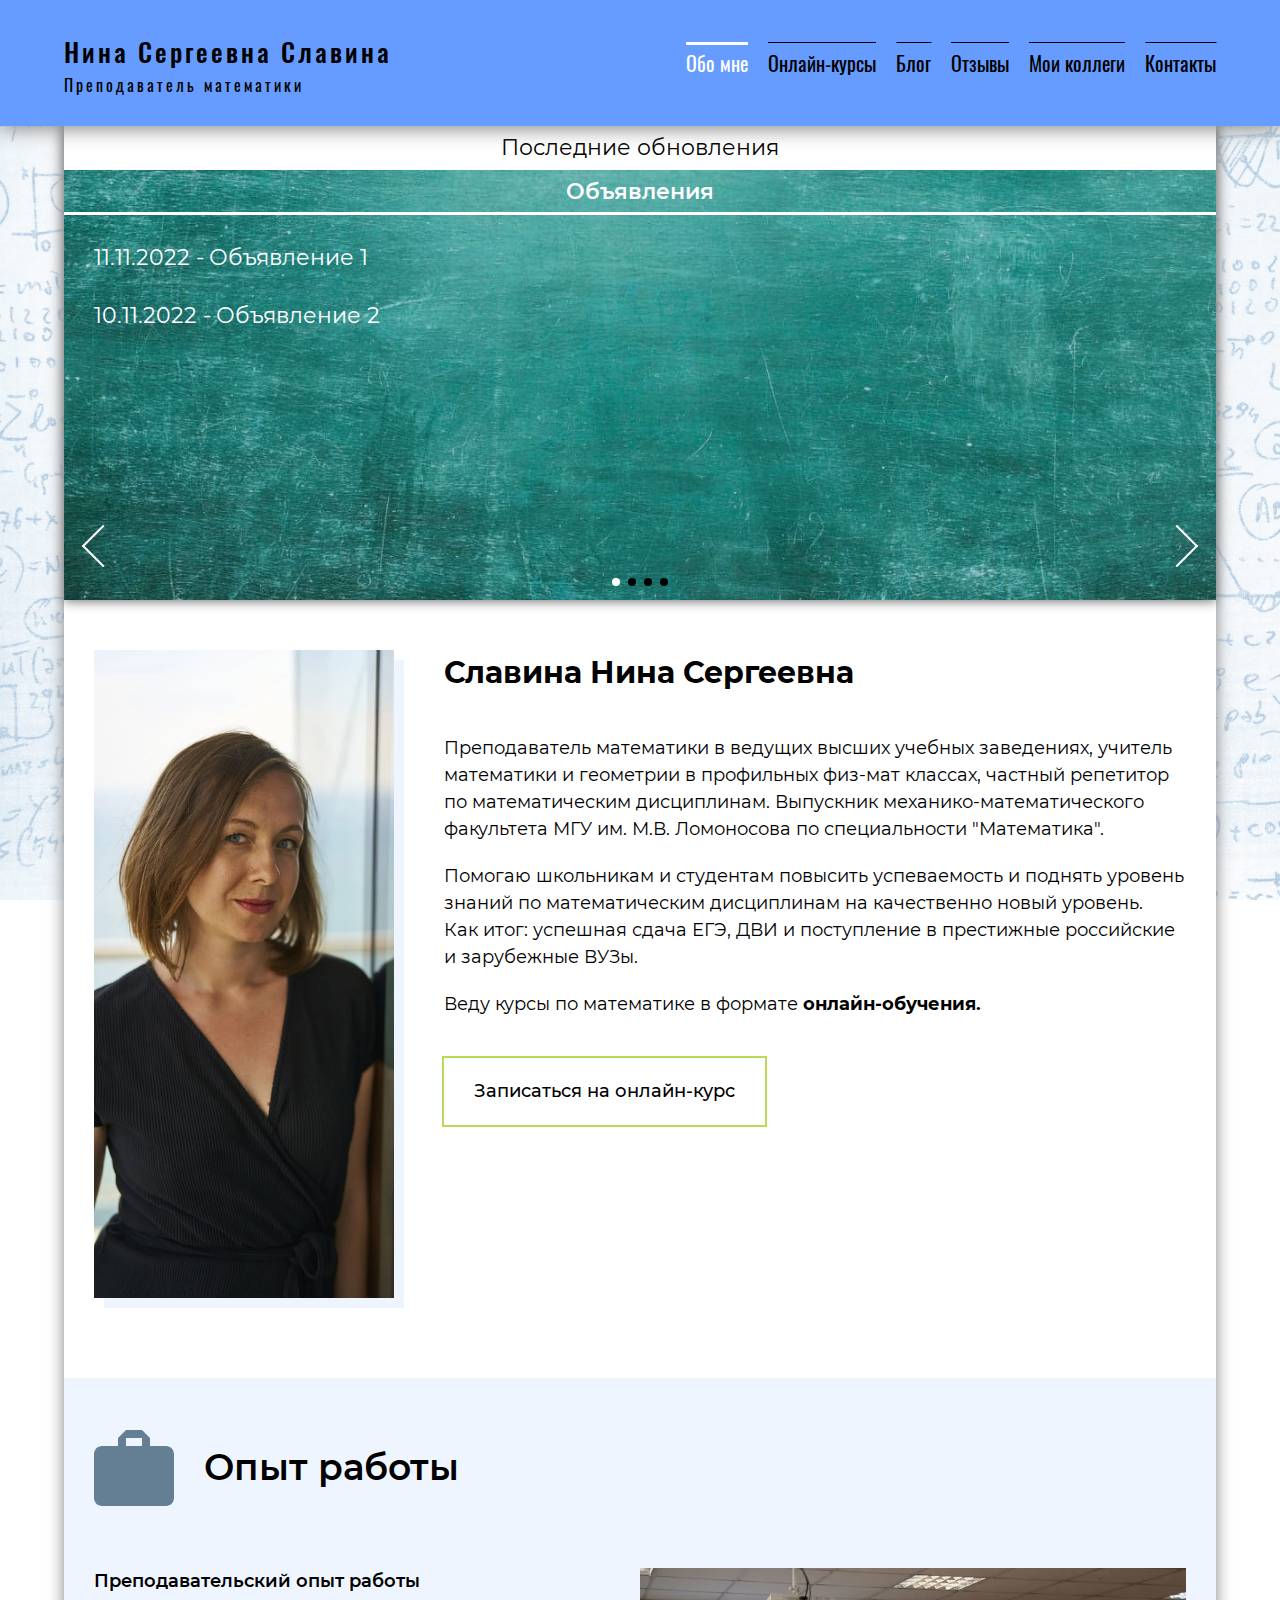
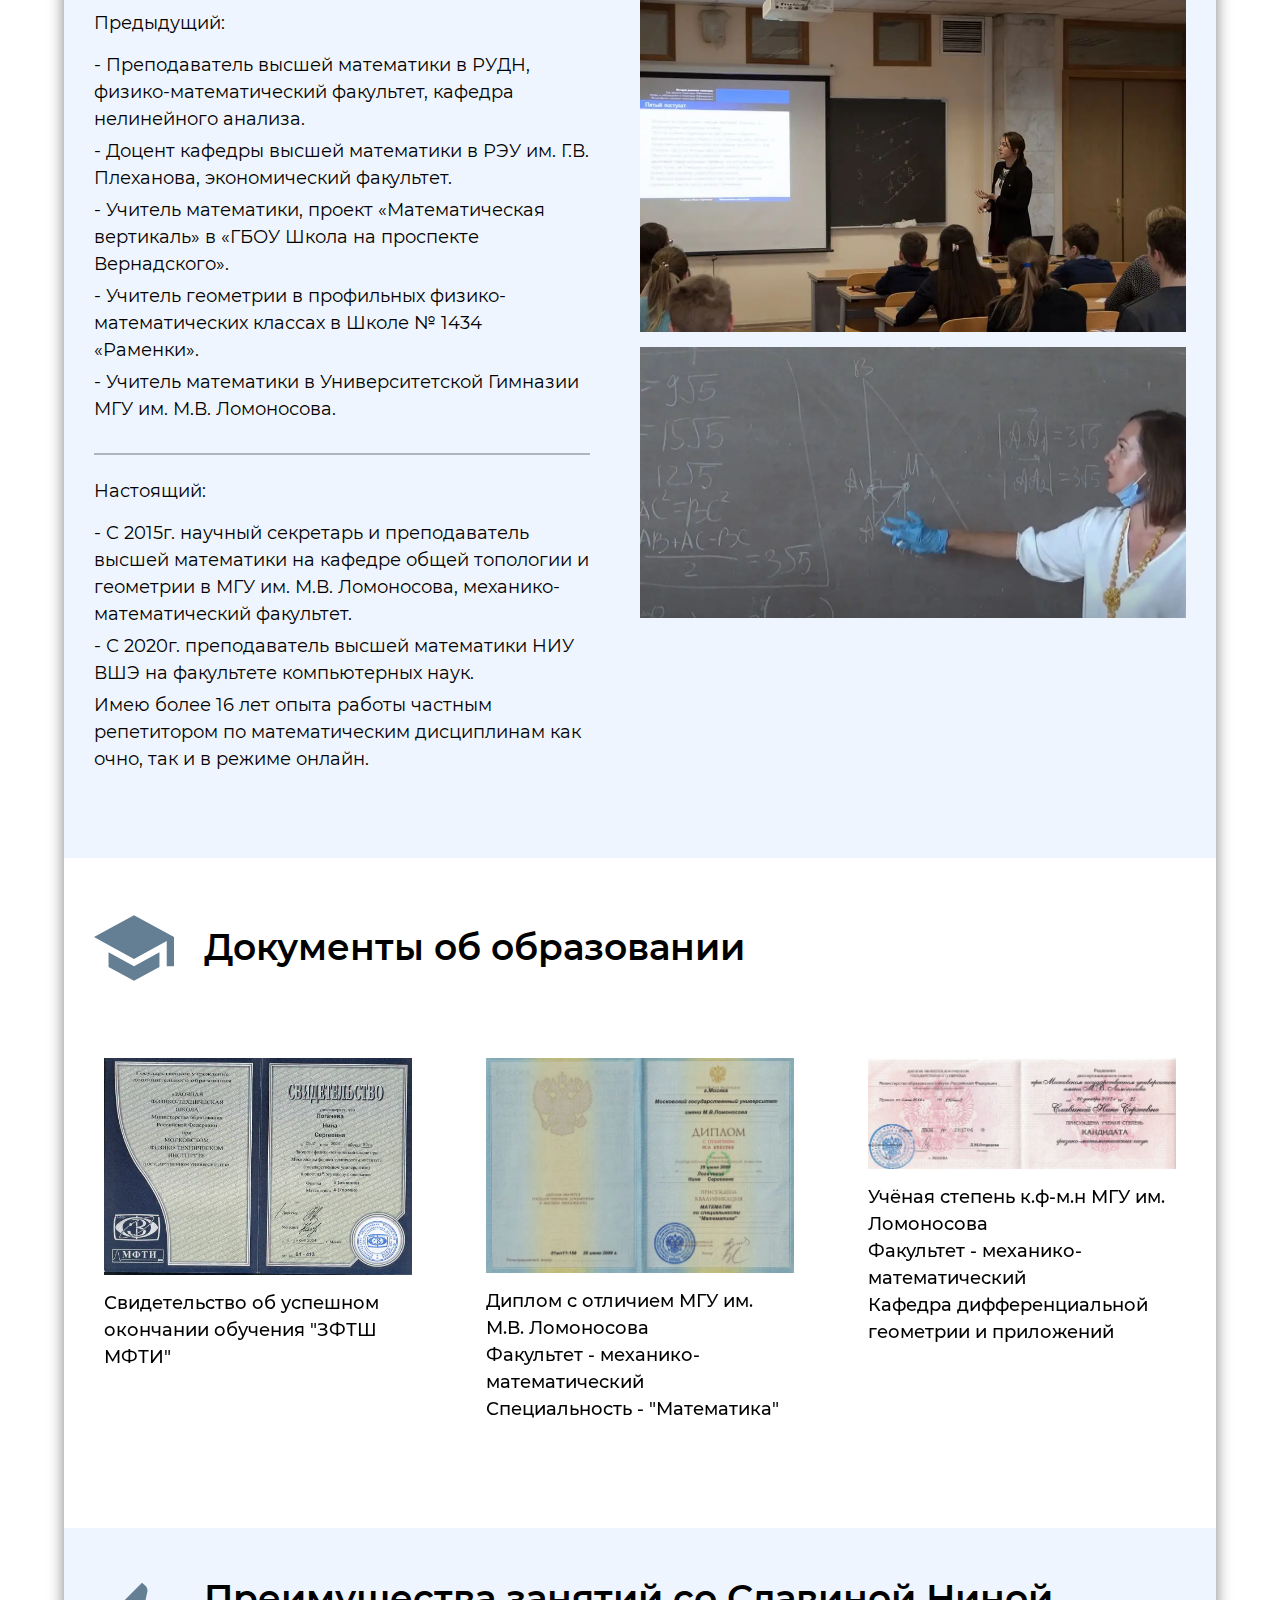
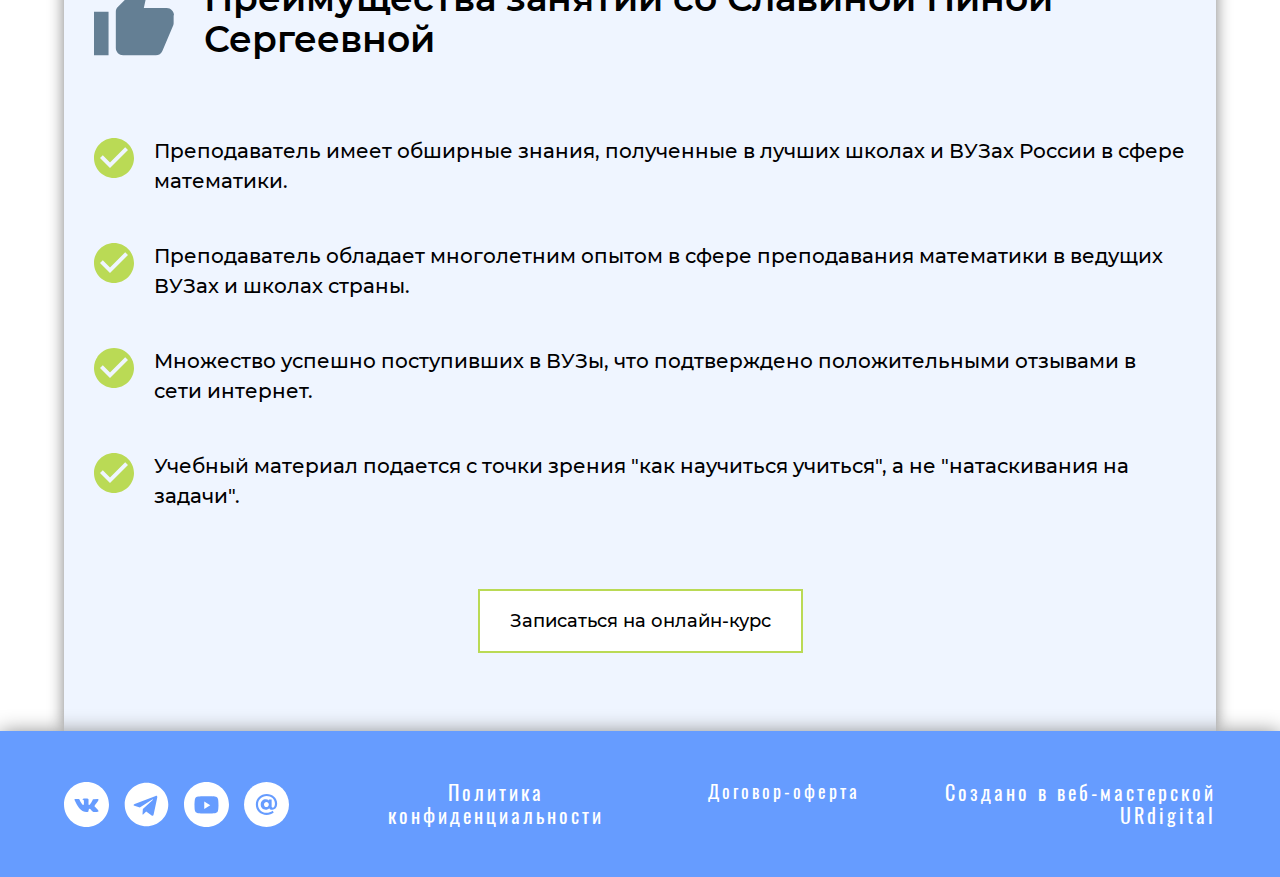
==== commit bf48965a: "added slider" ====
--- a/index.html
+++ b/index.html
@@ -13,6 +13,7 @@
     </title>
     <link href="css/style.min.css" rel="stylesheet" />
     <link href="css/normalize.css" rel="stylesheet" />
+    <link href="css/swiper.min.css" rel="stylesheet" />
     <link
       rel="icon"
       type="image/x-icon"
@@ -144,7 +145,182 @@
     </header>
     <main>
       <div class="main-info">
-        <div class="main-info__items">
+        <div class="main-info__items no-pad-page">
+          <div class="swiper-wrap-main">
+            <div class="swiper-container">
+              <!-- <img class="slide-photo-upper" src="./img/feedback-back4.jpg" /> -->
+              <h2 id="our-portfolio" class="last-news-title">
+                Последние обновления
+              </h2>
+              <div class="swiper-wrapper">
+                <div class="swiper-slide">
+                  <div class="last-news-item">
+                    <div
+                      style="
+                        background-image: url(./img/slider-desk.jpg);
+                        background-repeat: no-repeat;
+                        background-position: center;
+                        background-size: cover;
+                      "
+                      class="last-news-second-wrapper"
+                    >
+                      <h2 class="last-news-user-name">Объявления</h2>
+                      <ul class="last-news-list">
+                        <li class="last-news-user-text">
+                          <a class="last-news-user-link" href="#"
+                            ><span class="date-news-user-link"
+                              >11.11.2022 -
+                            </span>
+                            Объявление 1</a
+                          >
+                        </li>
+                        <li class="last-news-user-text">
+                          <a class="last-news-user-link" href="#"
+                            ><span class="date-news-user-link"
+                              >10.11.2022 - </span
+                            >Объявление 2</a
+                          >
+                        </li>
+                      </ul>
+                    </div>
+                  </div>
+                </div>
+                <div class="swiper-slide">
+                  <div class="last-news-item">
+                    <div
+                      style="
+                        background-image: url(./img/slider-desk.jpg);
+                        background-repeat: no-repeat;
+                        background-position: center;
+                        background-size: cover;
+                      "
+                      class="last-news-second-wrapper"
+                    >
+                      <h2 class="last-news-user-name">Видеозаписи</h2>
+                      <ul class="last-news-list">
+                        <li class="last-news-user-text">
+                          <a class="last-news-user-link" href="#"
+                            ><span class="date-news-user-link"
+                              >11.11.2022 - </span
+                            >Видео 1</a
+                          >
+                        </li>
+                        <li class="last-news-user-text">
+                          <a class="last-news-user-link" href="#"
+                            ><span class="date-news-user-link"
+                              >11.11.2022 - </span
+                            >Видео 2</a
+                          >
+                        </li>
+                      </ul>
+                    </div>
+                  </div>
+                </div>
+                <div class="swiper-slide">
+                  <div class="last-news-item">
+                    <div
+                      style="
+                        background-image: url(./img/slider-desk.jpg);
+                        background-repeat: no-repeat;
+                        background-position: center;
+                        background-size: cover;
+                      "
+                      class="last-news-second-wrapper"
+                    >
+                      <h2 class="last-news-user-name">Материалы</h2>
+                      <ul class="last-news-list">
+                        <li class="last-news-user-text">
+                          <a class="last-news-user-link" href="#"
+                            ><span class="date-news-user-link"
+                              >11.11.2022 - </span
+                            >Материал 1</a
+                          >
+                        </li>
+                        <li class="last-news-user-text">
+                          <a class="last-news-user-link" href="#"
+                            ><span class="date-news-user-link"
+                              >11.11.2022 - </span
+                            >Материал 2</a
+                          >
+                        </li>
+                      </ul>
+                    </div>
+                  </div>
+                </div>
+                <div class="swiper-slide">
+                  <div class="last-news-item">
+                    <div
+                      style="
+                        background-image: url(./img/slider-desk.jpg);
+                        background-repeat: no-repeat;
+                        background-position: center;
+                        background-size: cover;
+                      "
+                      class="last-news-second-wrapper"
+                    >
+                      <h2 class="last-news-user-name">Курсы</h2>
+                      <ul class="last-news-list">
+                        <li class="last-news-user-text">
+                          <a class="last-news-user-link" href="#"
+                            ><span class="date-news-user-link"
+                              >11.11.2022 - </span
+                            >Курс 1</a
+                          >
+                        </li>
+                        <li class="last-news-user-text">
+                          <a class="last-news-user-link" href="#"
+                            ><span class="date-news-user-link"
+                              >11.11.2022 - </span
+                            >Курс 2</a
+                          >
+                        </li>
+                      </ul>
+                    </div>
+                  </div>
+                </div>
+              </div>
+              <!-- Pagination -->
+              <div class="swiper-pagination"></div>
+              <!-- Arrows -->
+              <div class="arrows-wrapper">
+                <div class="swiper-button-next"></div>
+                <div class="swiper-button-prev"></div>
+              </div>
+            </div>
+          </div>
+          <!-- <div class="last-news-news-items">
+            <div class="last-news-title">Последние обновления</div>
+            <div class="last-news-first-wrapper">
+              <div class="last-news-item">
+                <div class="last-news-second-wrapper">
+                  <p class="last-news-user-name">Объявления</p>
+                  <p class="last-news-user-text">Объявление 1</p>
+                  <p class="last-news-user-text">Объявление 2</p>
+                </div>
+              </div>
+              <div class="last-news-item">
+                <div class="last-news-second-wrapper">
+                  <p class="last-news-user-name">Видео</p>
+                  <p class="last-news-user-text">Видео 1</p>
+                  <p class="last-news-user-text">Видео 2</p>
+                </div>
+              </div>
+              <div class="last-news-item">
+                <div class="last-news-second-wrapper">
+                  <p class="last-news-user-name">Материалы</p>
+                  <p class="last-news-user-text">Материал 1</p>
+                  <p class="last-news-user-text">Материал 2</p>
+                </div>
+              </div>
+              <div class="last-news-item">
+                <div class="last-news-second-wrapper">
+                  <p class="last-news-user-name">Курсы</p>
+                  <p class="last-news-user-text">Курс 1</p>
+                  <p class="last-news-user-text">Курс 2</p>
+                </div>
+              </div>
+            </div>
+          </div> -->
           <div class="items__text-photo-wrap">
             <div class="photo-wrap-inner">
               <img
@@ -1087,6 +1263,7 @@
     </div>
     <script src="js/jquery-3.6.0.min.js"></script>
     <script src="js/jquery.maskedinput.min.js"></script>
+    <script src="js/swiper.min.js"></script>
     <script src="js/script.js"></script>
   </body>
 </html>
--- a/css/style.min.css
+++ b/css/style.min.css
@@ -4744,6 +4744,7 @@
   }
   .courses-wrap__text {
     font-size: 16px;
+    margin-bottom: 15px;
   }
   .courses-wrap__title {
     font-size: 25px;
@@ -5160,7 +5161,7 @@
 @media (min-width: 960px) {
   .courses-wrap__navig {
     flex-direction: row;
-    justify-content: space-between;
+    justify-content: flex-start;
     margin-bottom: 100px;
     padding: 30px;
     font-size: 22px;
@@ -5169,7 +5170,7 @@
     bottom: -50px;
   }
   .navig__item {
-    width: 33%;
+    width: 33.33%;
   }
   .navig__item:hover {
     text-decoration: underline;
@@ -5380,21 +5381,346 @@
 }
 .courses-wrap__icon-teacher {
   display: flex;
-  width: 50px;
+  width: 100px;
+  height: 100px;
+  background-color: #ffffff;
+  border-radius: 6px;
+  box-shadow: 0px 0px 2px 1px grey;
+  position: absolute;
+  right: 0px;
+  top: 0px;
+}
+.icon-teacher_small {
+  width: 100%;
+  height: 100%;
+  border-radius: 6px;
+}
+.teacher-course-wrapper {
+  display: flex;
+  flex-direction: row;
+  justify-content: space-between;
+  width: 100%;
+  align-items: flex-start;
+  align-content: flex-start;
+  position: relative;
+}
+@media (min-width: 660px) {
+  .courses-wrap__icon-teacher {
+    width: 130px;
+    height: 130px;
+  }
+}
+@media (min-width: 960px) {
+  .courses-wrap__icon-teacher {
+    width: 170px;
+    height: 170px;
+  }
+}
+.width-wrap {
+  max-width: 70%;
+}
+.width-wrap-text {
+  max-width: 65%;
+}
+/* 07.11 */
+/* 
+
+.last-news-first-wrapper {
+  display: flex;
+  flex-direction: column;
+  justify-content: center;
+  align-content: center;
+  width: 100%;
+  box-sizing: border-box;
+  padding: 10px;
+}
+.last-news-item {
+  width: 100%;
+  display: flex;
+  flex-direction: row;
+  justify-content: center;
+  margin-bottom: 20px;
+  box-sizing: border-box;
+  box-shadow: 0px 0px 5px 1px grey;
+}
+ */
+
+.swiper-wrap-main {
+  margin: 0 auto;
+  width: 100%;
+  box-shadow: 0px 2px 10px 0px grey;
+}
+.swiper-container {
+  width: 100%;
+  height: 250px;
+  position: relative !important;
+}
+@media (min-width: 660px) {
+  .swiper-wrap-main {
+    margin-bottom: 20px;
+  }
+  .swiper-container {
+    height: 300px;
+  }
+}
+@media (min-width: 960px) {
+  .swiper-wrap-main {
+    margin-bottom: 35px;
+  }
+  .swiper-container {
+    height: 475px;
+  }
+}
+
+.swiper-wrapper {
+  width: 100%;
+  height: 100%;
+}
+.swiper-slide {
+  text-align: center;
+  font-size: 32px;
+  background: #fff;
+  width: 100%;
+  height: 100%;
+  cursor: grab;
+  /* Center slide text vertically */
+  display: -webkit-box;
+  display: -ms-flexbox;
+  display: -webkit-flex;
+  display: flex;
+  flex-direction: column;
+  -webkit-box-pack: center;
+  -ms-flex-pack: center;
+  -webkit-justify-content: center;
+  justify-content: flex-start;
+  -webkit-box-align: center;
+  -ms-flex-align: center;
+  -webkit-align-items: center;
+  align-items: center;
+  padding-top: 45px;
+}
+
+.swiper-pagination-bullet {
+  width: 5px !important;
+  height: 5px !important;
+  border-radius: 50% !important;
+  background: #000000 !important;
+  opacity: 1 !important;
+}
+@media (min-width: 960px) {
+  .swiper-pagination-bullet {
+    width: 8px !important;
+    height: 8px !important;
+  }
+}
+
+.swiper-pagination-bullet-active {
+  background: #ffffff !important;
+}
+
+.swiper-button-prev,
+.swiper-button-next {
+  -webkit-tap-highlight-color: rgba(0, 0, 0, 0);
+}
+
+.swiper-button-prev,
+.swiper-container-rtl .swiper-button-next {
+  width: 30px !important;
+  height: 30px !important;
+  background-color: transparent !important;
+  left: 1.5rem !important;
+  transform: rotate(-45deg) !important;
+}
+.swiper-button-prev::after {
+  content: "" !important;
+  position: absolute;
+  width: 30px !important;
+  height: 2px !important;
+  background-color: #ffffff !important;
+}
+.swiper-button-prev::before {
+  content: "" !important;
+  position: absolute;
+  width: 2px !important;
+  height: 30px !important;
+  background-color: #ffffff !important;
+}
+.swiper-button-next,
+.swiper-container-rtl .swiper-button-prev {
+  width: 30px !important;
+  height: 30px !important;
+  background-color: transparent !important;
+  transform: rotate(135deg) !important;
+  right: 1.5rem !important;
+}
+.swiper-button-next::after {
+  content: "" !important;
+  position: absolute;
+  width: 30px !important;
+  height: 2px !important;
+  background-color: #ffffff !important;
+}
+.swiper-button-next::before {
+  content: "" !important;
+  position: absolute;
+  width: 2px !important;
+  height: 30px !important;
+  background-color: #ffffff !important;
+}
+
+/* new styles */
+.feedback-photo-back {
+  width: 100%;
+  height: 100%;
+  object-fit: cover;
+}
+.feedback-photo-text {
+  display: flex;
+  flex-direction: column;
+  justify-content: center;
+  align-items: center;
+  align-content: center;
+  box-sizing: border-box;
+  width: 100%;
+  height: 250px;
+  position: relative;
+  margin-bottom: 20px;
+}
+@media (min-width: 660px) {
+  .feedback-photo-text {
+    height: 300px;
+  }
+}
+@media (min-width: 960px) {
+  .feedback-photo-text {
+    height: 500px;
+  }
+}
+.last-news-title {
+  position: absolute;
+  top: 0%;
+  left: 50%;
+  transform: translateX(-50%);
+  font-size: 22px;
+  z-index: 3;
+  text-align: center;
+  width: 100%;
+  padding-top: 10px;
+  padding-bottom: 10px;
+  background-color: #ffffff;
+  font-weight: 400;
+  color: #000000;
+}
+.arrows-wrapper {
+  display: flex;
+  flex-direction: row;
+  width: 100%;
   height: 50px;
-  margin-left: 5px;
-  border-radius: 50%;
-  border: 2px solid #bada55;
-  background-color: #ffffff;
-}
-.icon-teacher_small {
+  max-width: 1200px;
+  background-color: transparent;
+  position: absolute;
+  left: 50%;
+  top: 90%;
+  transform: translate(-50%, -50%);
+  z-index: 9;
+}
+
+.last-news-item {
   width: 100%;
   height: 100%;
-  border-radius: 50%;
-}
-.teacher-course-wrapper {
-  display: flex;
-  flex-direction: row;
-  justify-content: space-between;
-  width: 100%;
-}
+  display: flex;
+  flex-direction: row;
+  justify-content: center;
+  box-sizing: border-box;
+}
+.last-news-second-wrapper {
+  width: 100%;
+}
+.last-news-user-name {
+  width: 100%;
+  text-align: center;
+  padding: 5px 10px 5px 10px;
+  margin-bottom: 10px;
+  border-bottom: 3px solid #ffffff;
+  box-sizing: border-box;
+  font-size: 20px;
+  font-weight: 600;
+  height: 45px;
+  overflow: hidden;
+  line-height: 1.5;
+  color: #ffffff;
+}
+.last-news-user-text {
+  font-size: 20px;
+  padding-left: 10px;
+  padding-right: 10px;
+  font-size: 20px;
+  height: 23px;
+  margin-bottom: 15px;
+  overflow: hidden;
+  text-align: left;
+  color: #ffffff;
+  display: flex;
+  flex-direction: row;
+}
+.last-news-list {
+  width: 100%;
+  height: 100%;
+  display: flex;
+  flex-direction: column;
+  justify-content: flex-start;
+  box-sizing: border-box;
+  align-items: flex-start;
+  align-content: flex-start;
+}
+.last-news-user-link {
+  color: #ffffff;
+  display: flex;
+  flex-direction: row;
+}
+.last-news-user-link:hover {
+  color: #bada55;
+}
+.slide-photo-upper {
+  position: absolute;
+  width: 100%;
+  height: 100%;
+  object-fit: cover;
+  z-index: 2;
+  opacity: 0.5;
+}
+@media (min-width: 660px) {
+  .no-pad-page {
+    padding-top: 78px;
+  }
+  .last-news-user-name {
+    font-size: 22px;
+    padding-left: 15px;
+    padding-right: 15px;
+  }
+  .last-news-user-text {
+    font-size: 22px;
+    padding-left: 15px;
+    padding-right: 15px;
+    margin-top: 10px;
+  }
+}
+@media (min-width: 960px) {
+  .no-pad-page {
+    padding-top: 125px;
+  }
+  .last-news-user-name {
+    font-size: 22px;
+    padding-left: 30px;
+    padding-right: 30px;
+  }
+  .last-news-user-text {
+    font-size: 22px;
+    padding-left: 30px;
+    padding-right: 30px;
+    margin-top: 20px;
+  }
+}
+.date-news-user-link {
+  margin-right: 5px;
+}
